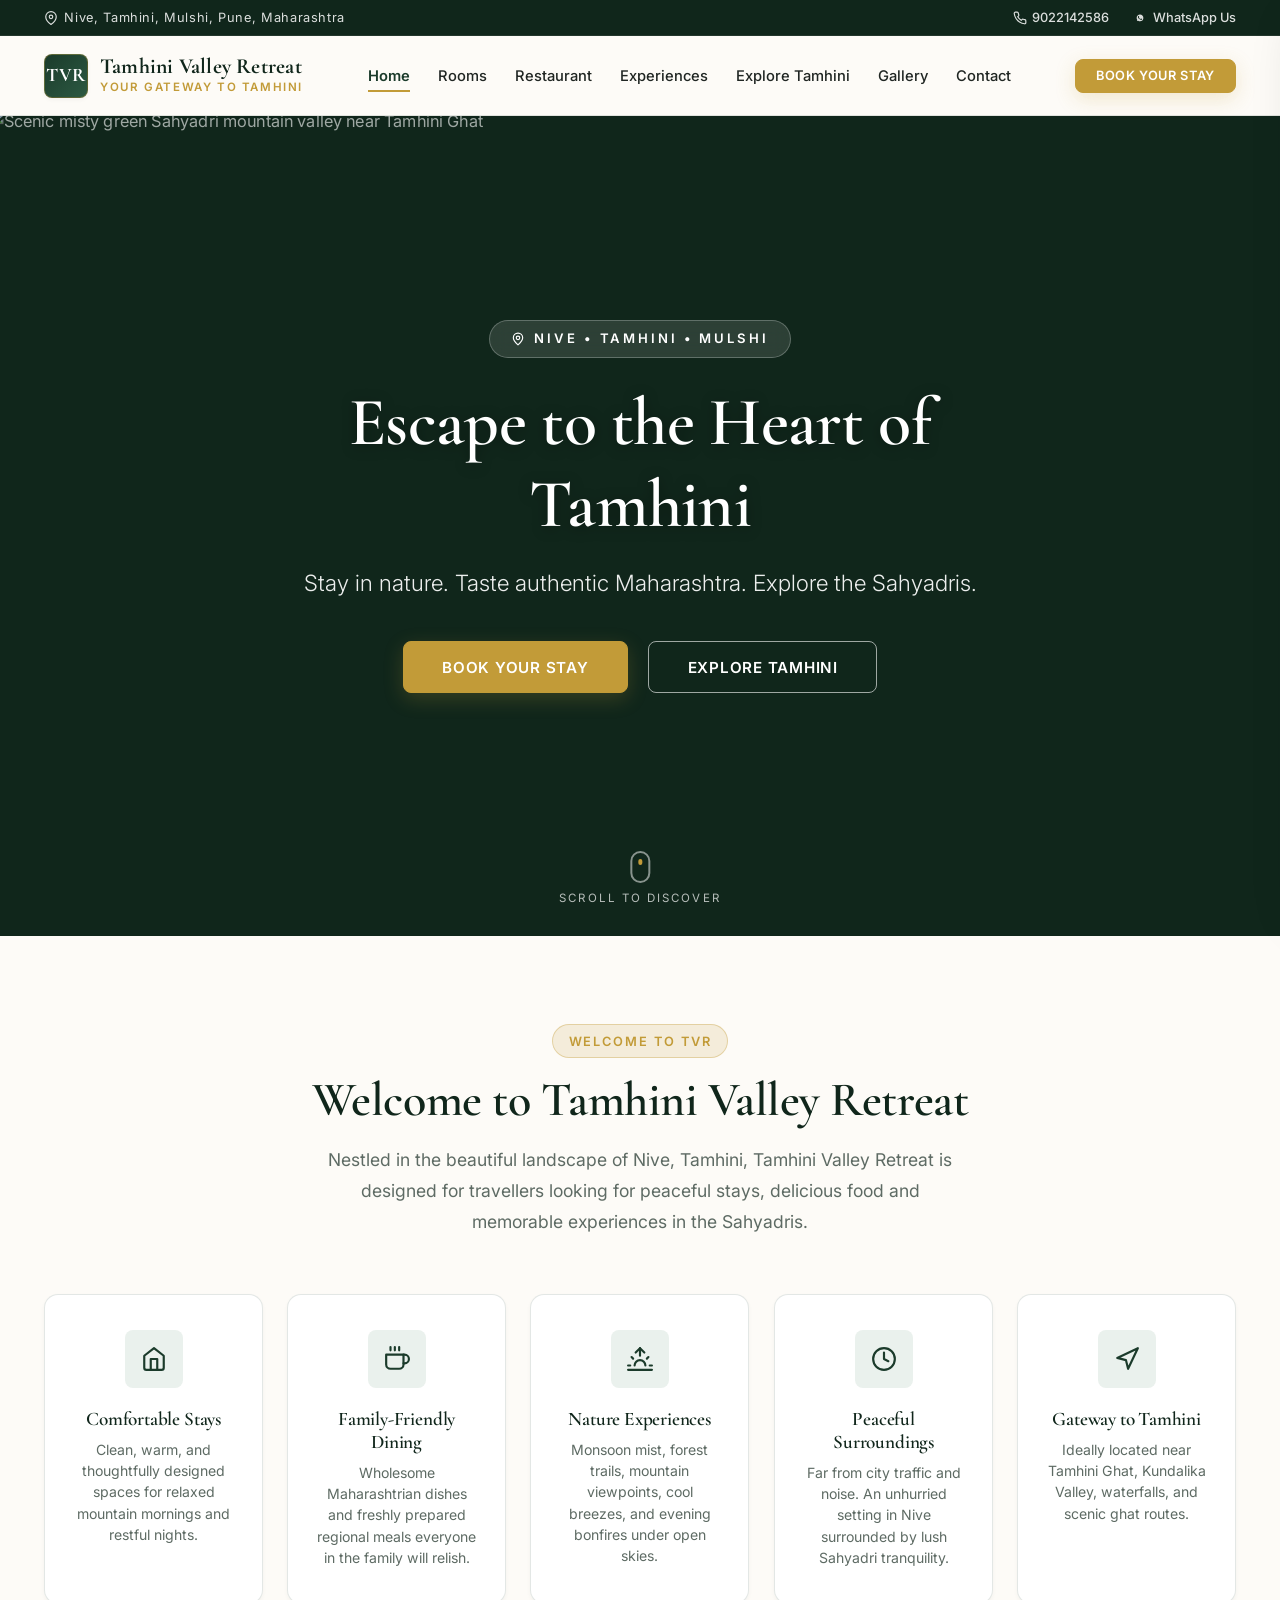
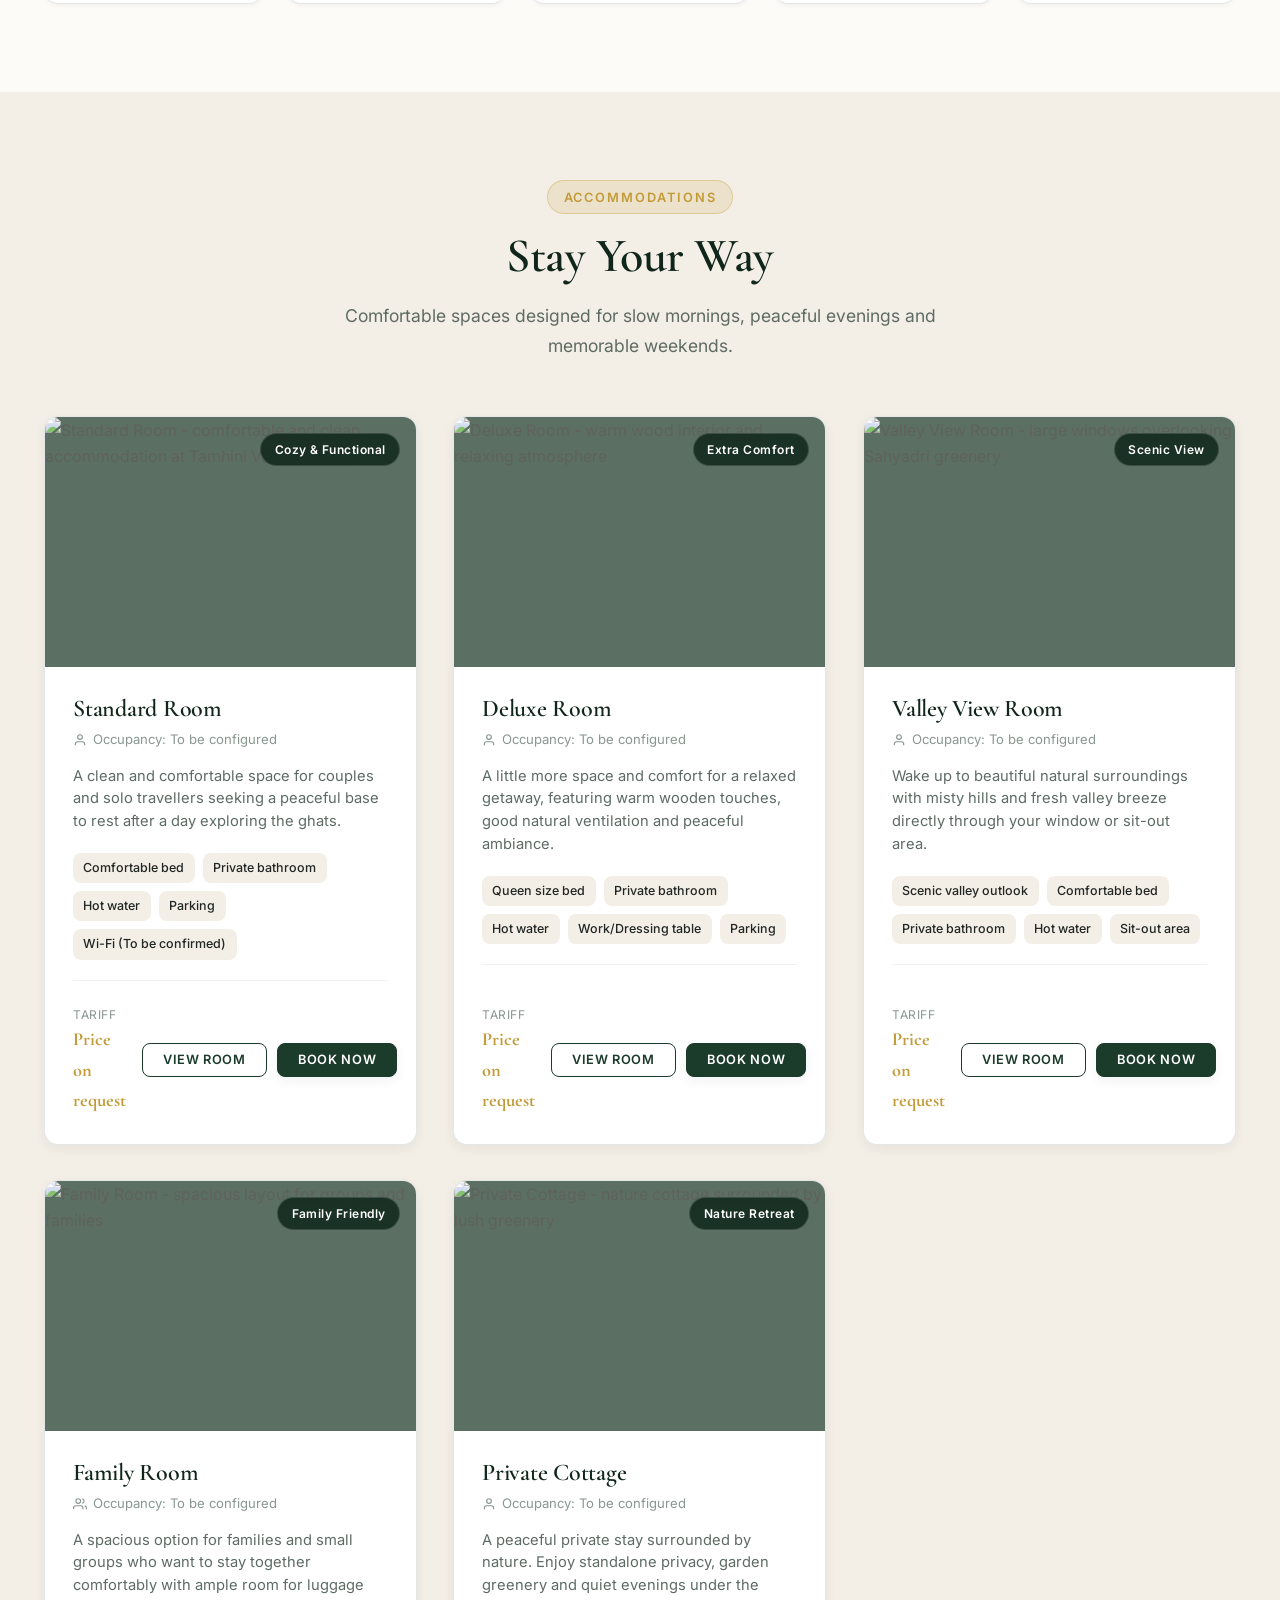
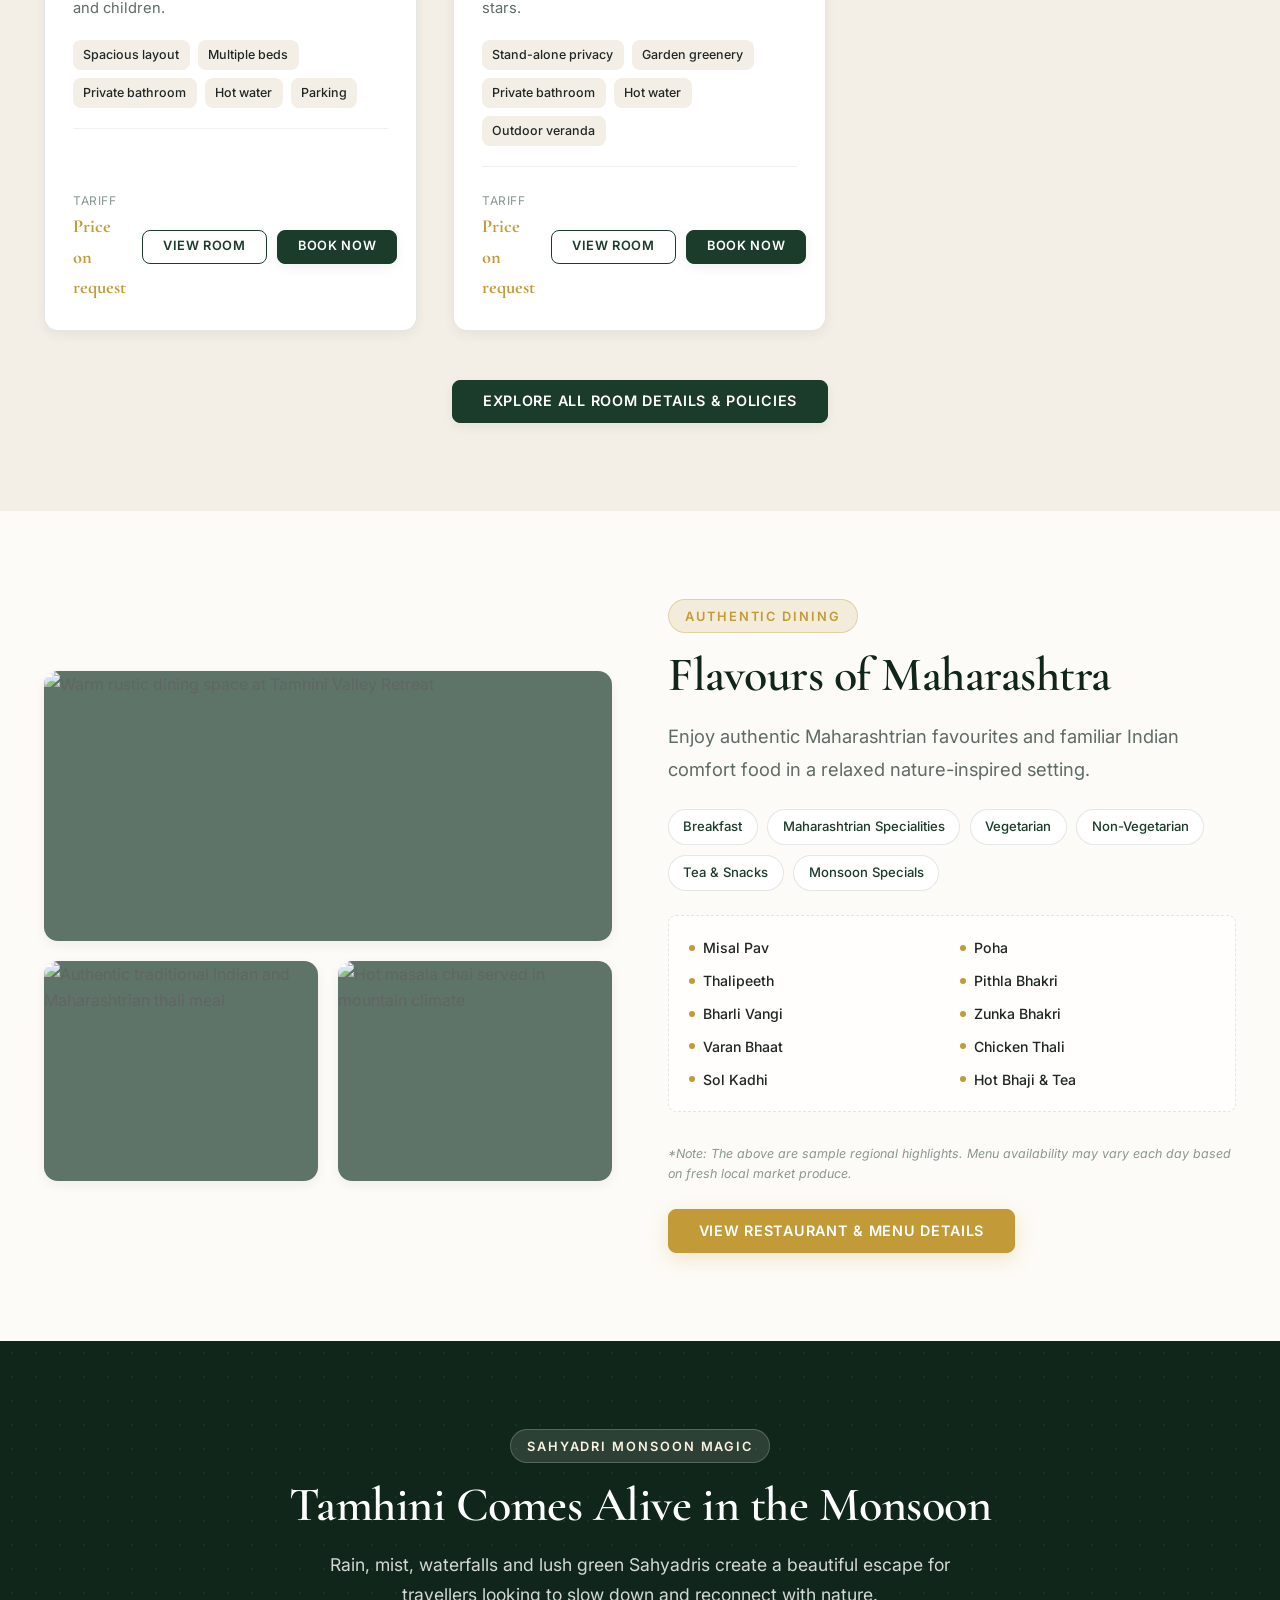
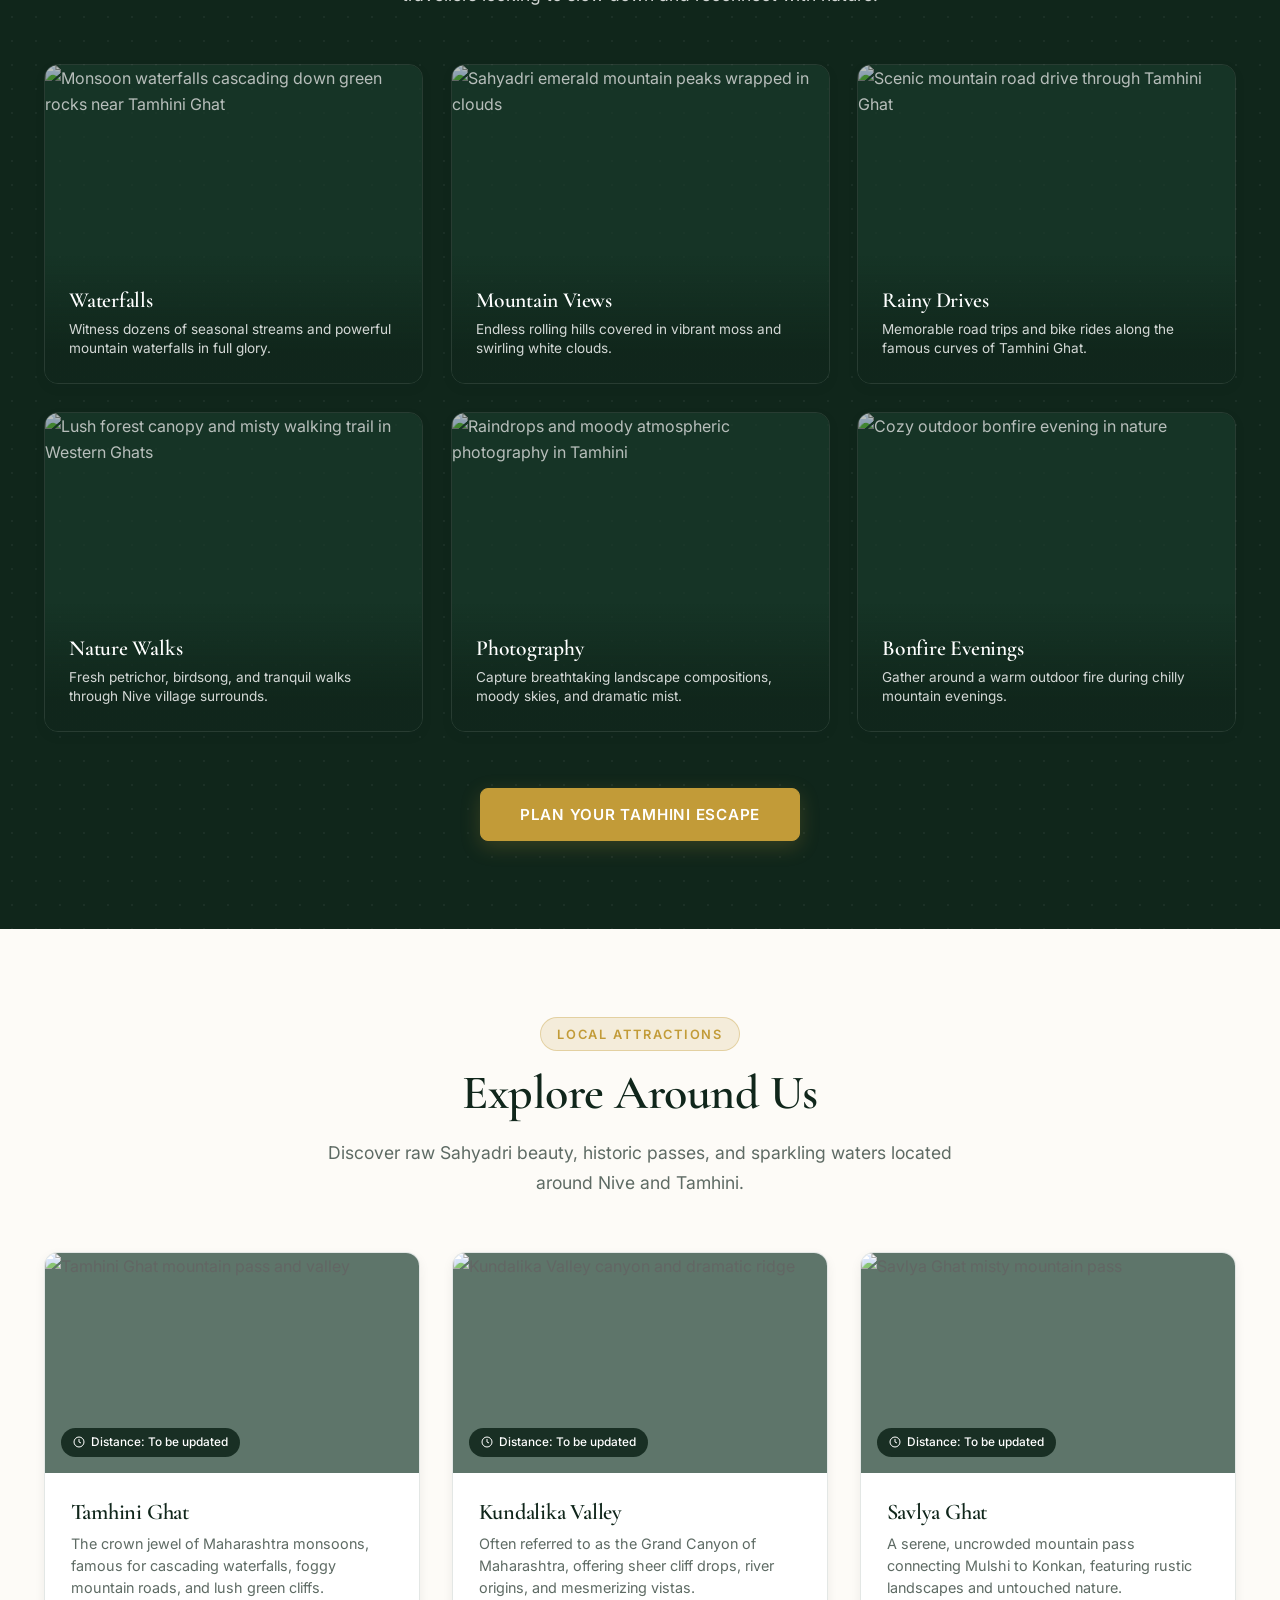
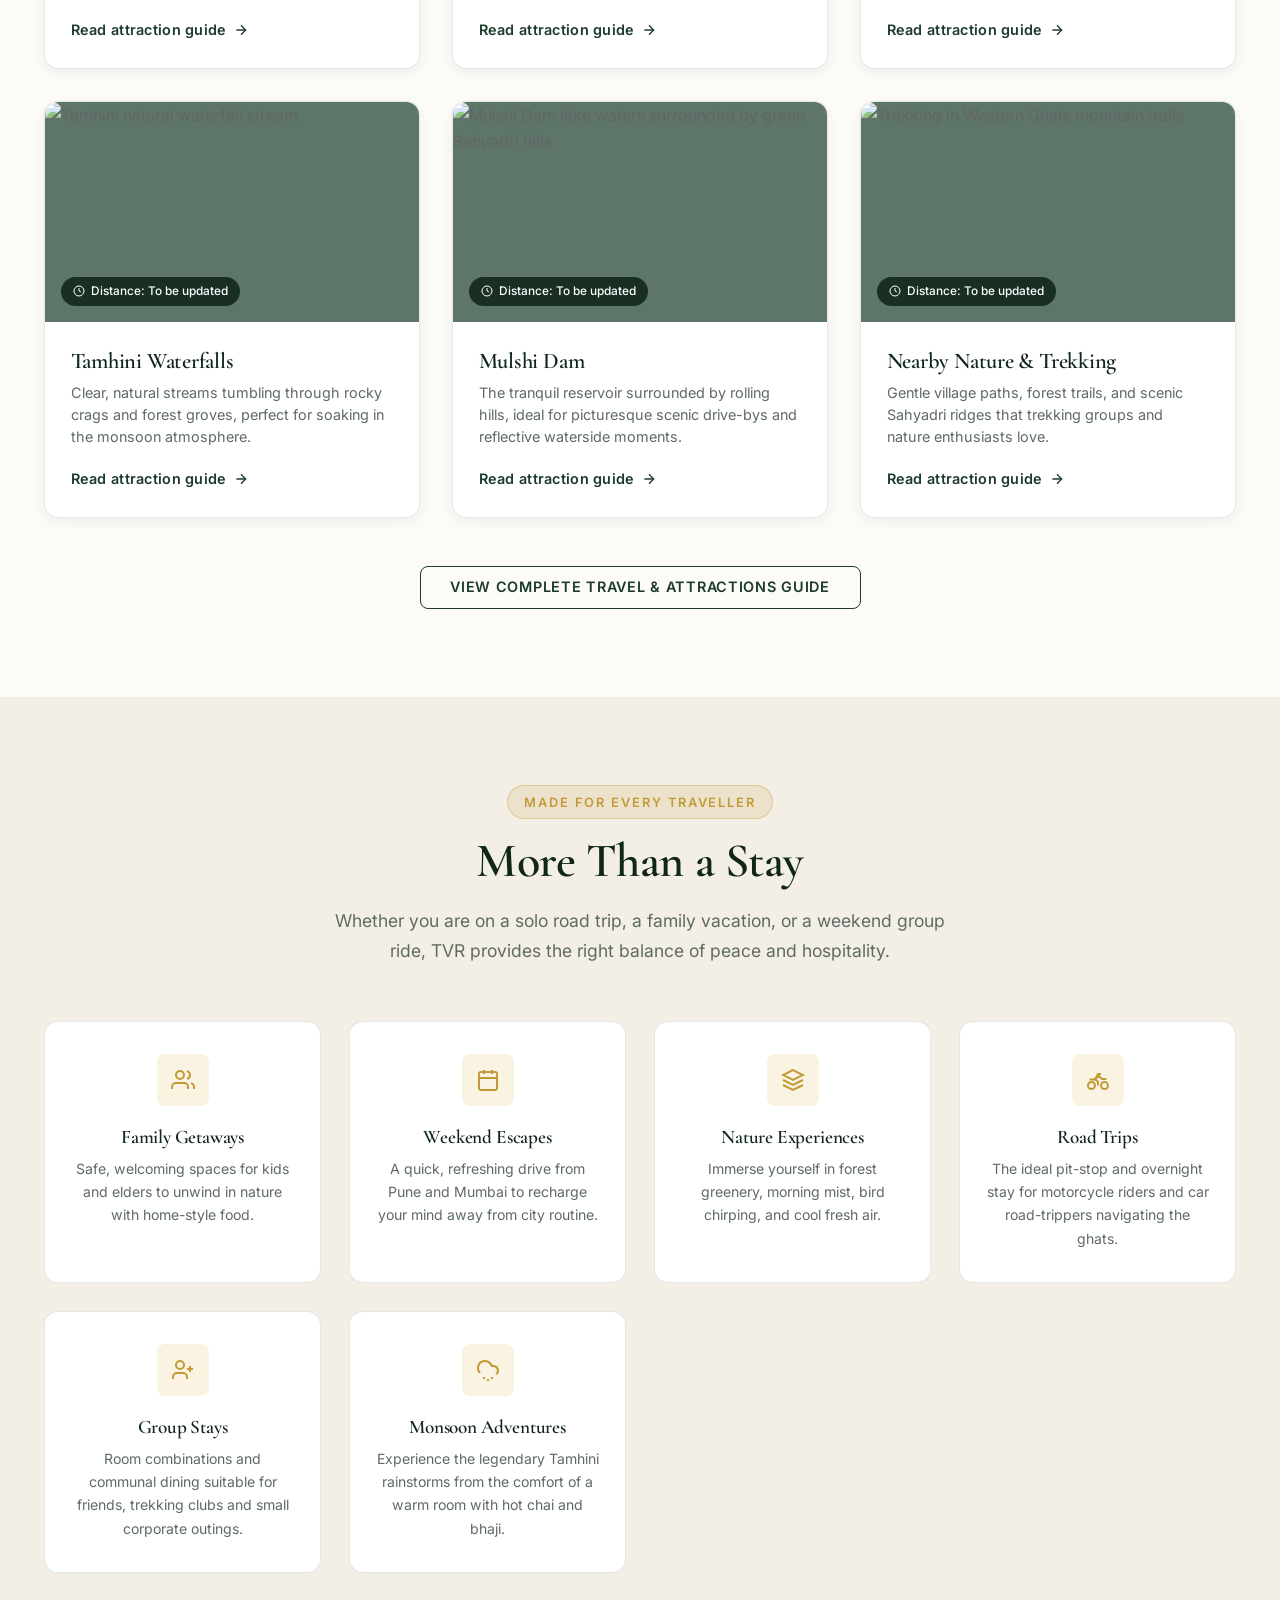
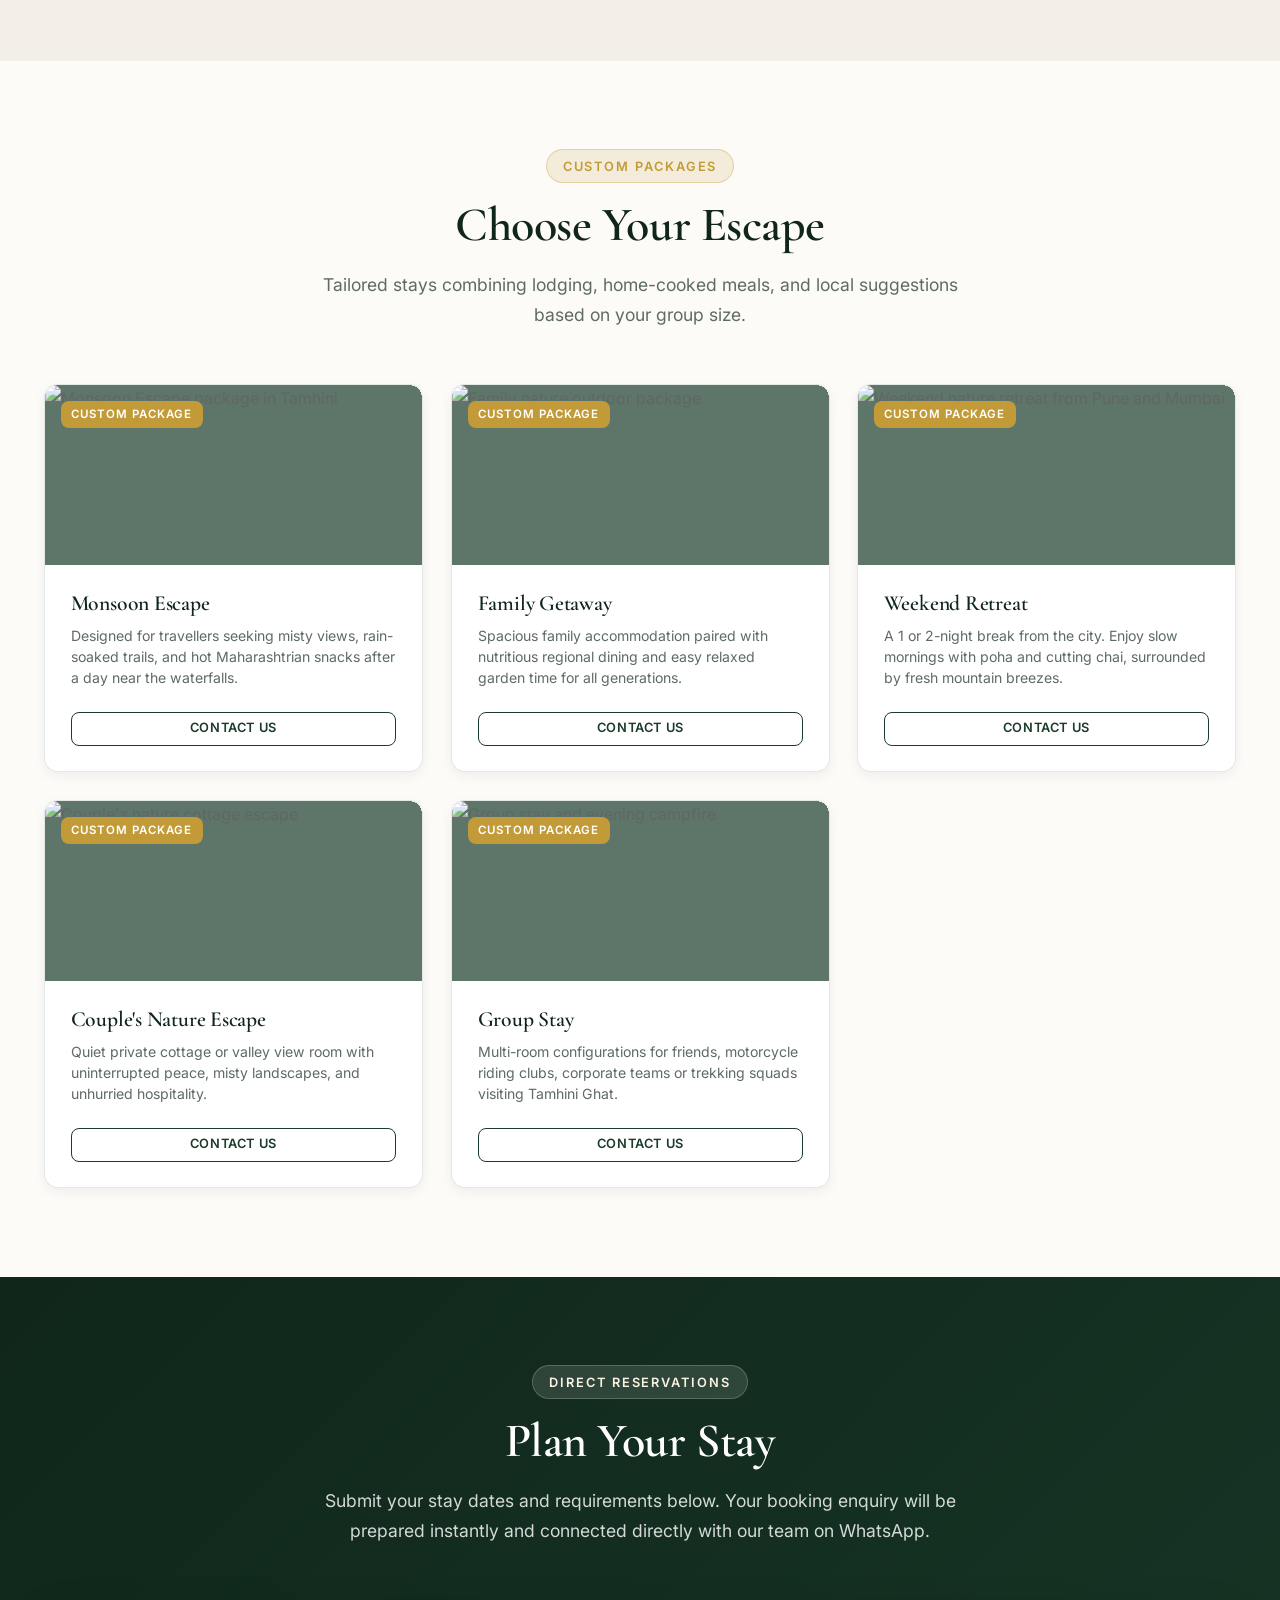
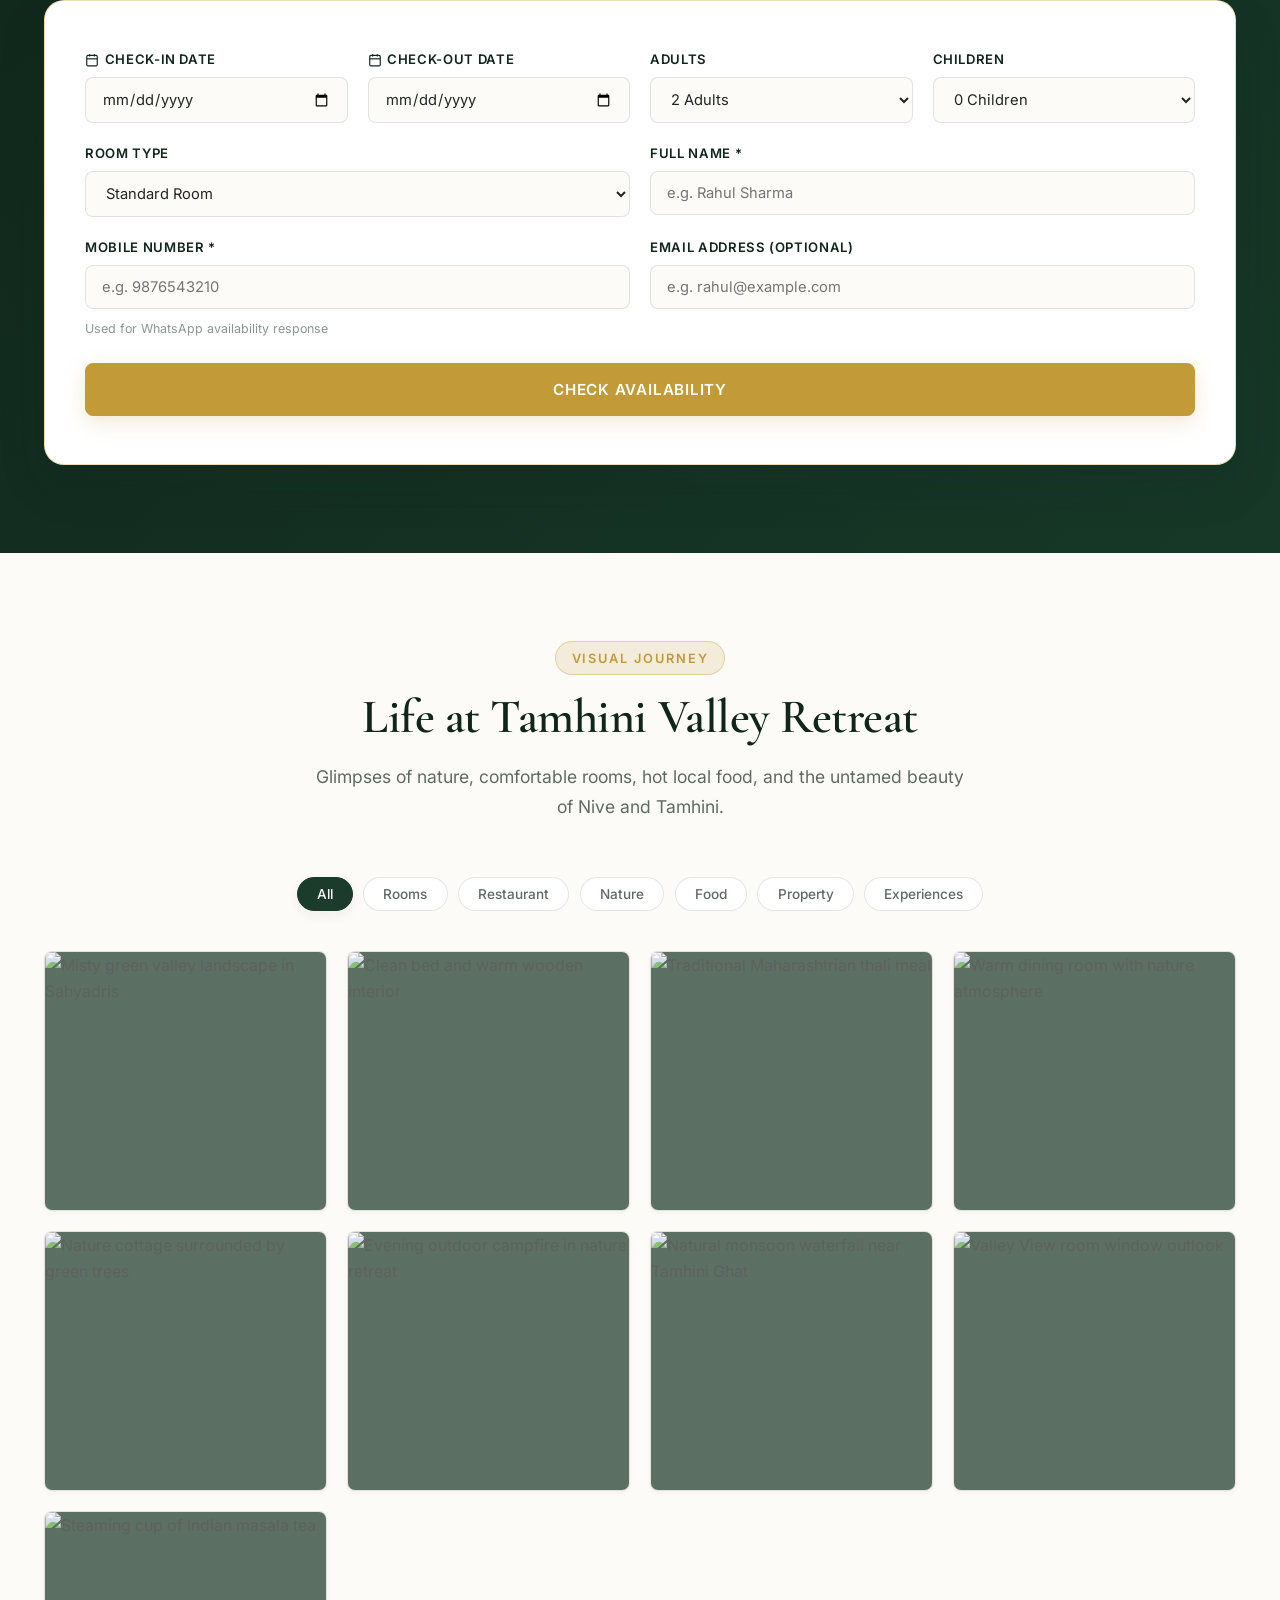
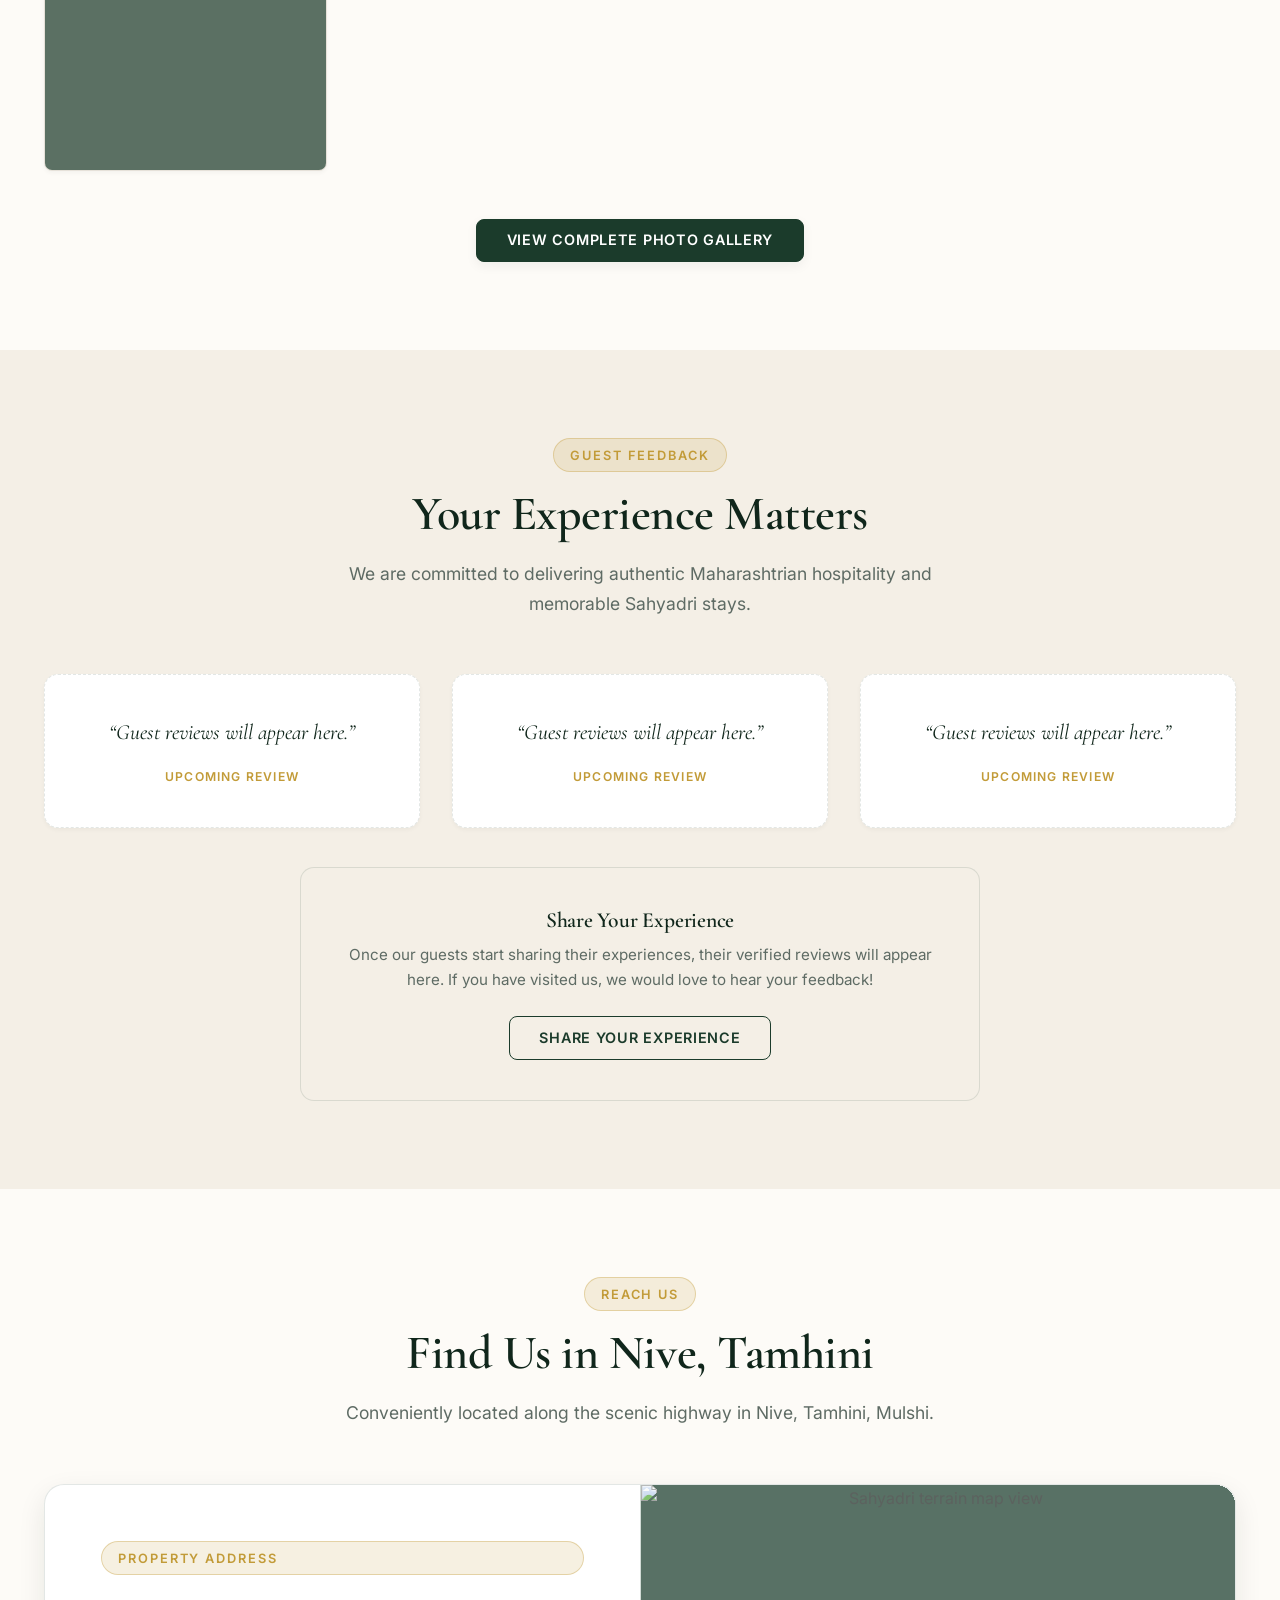
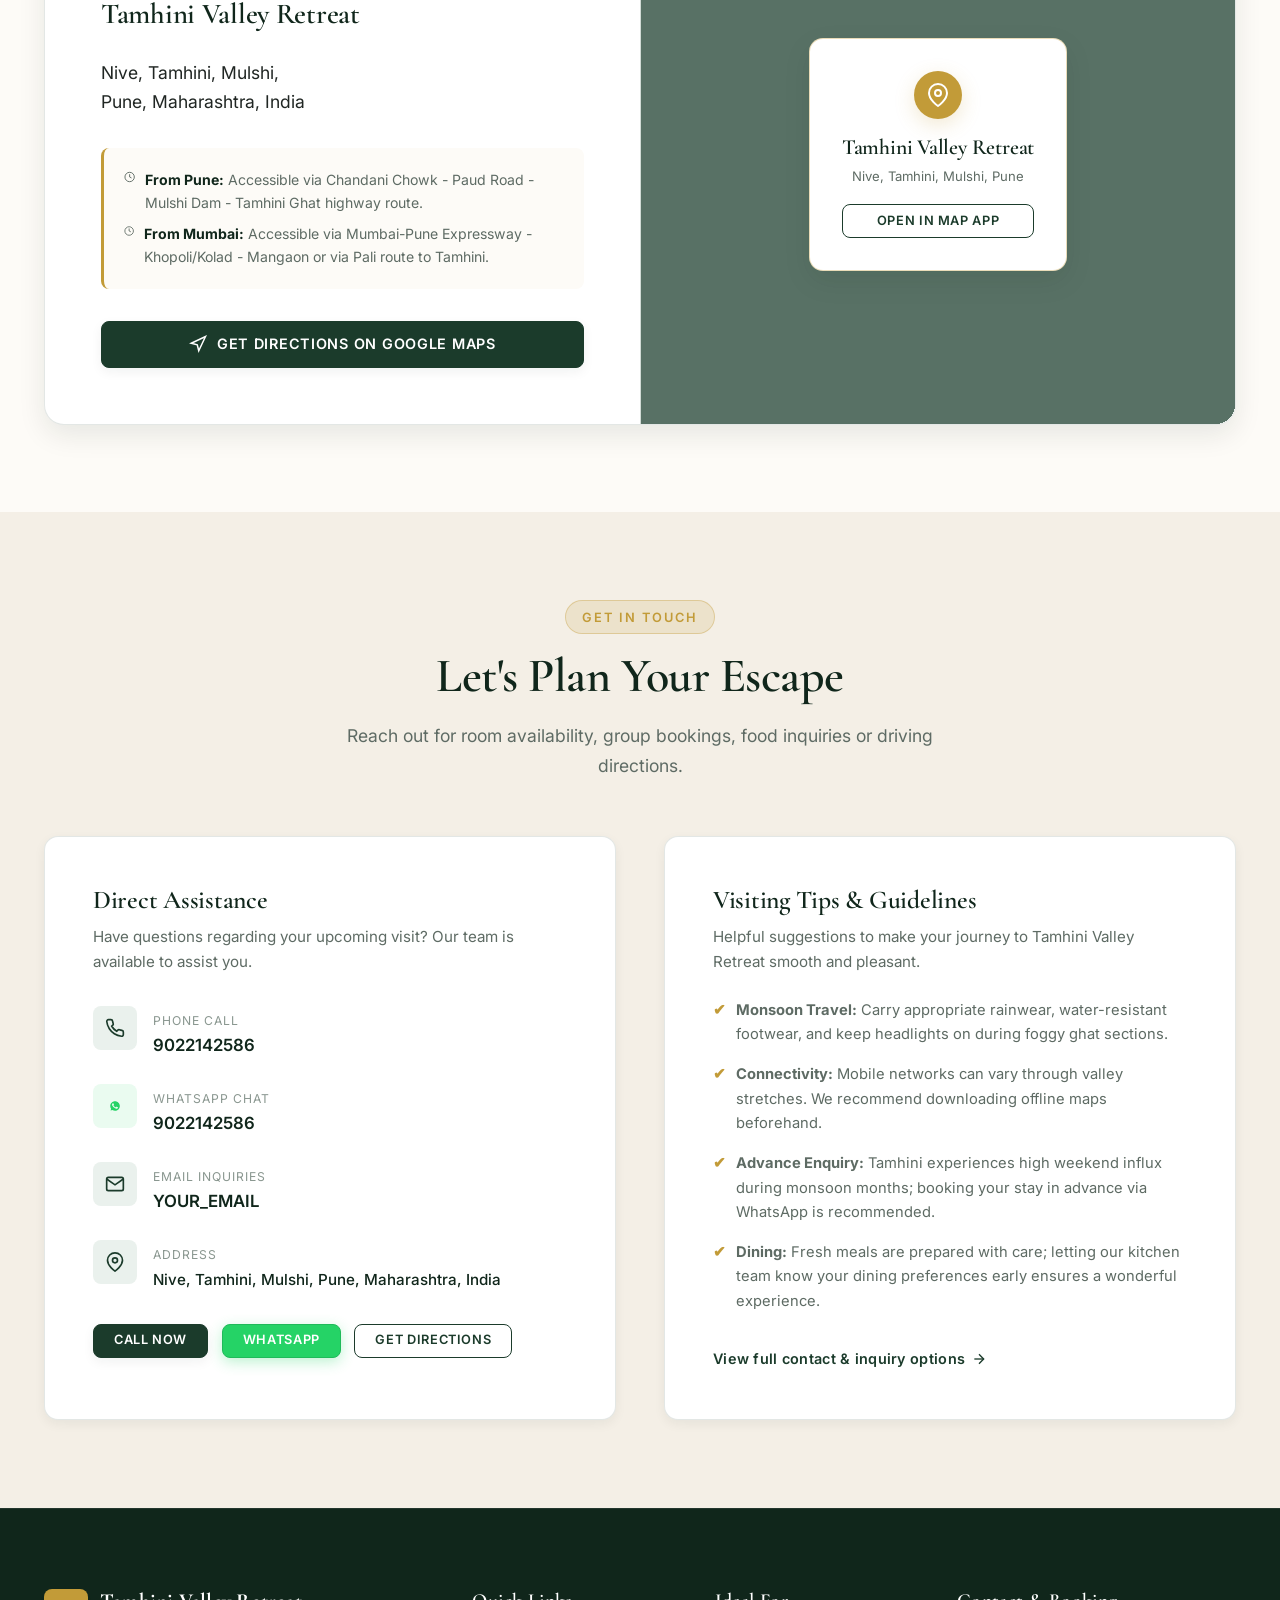
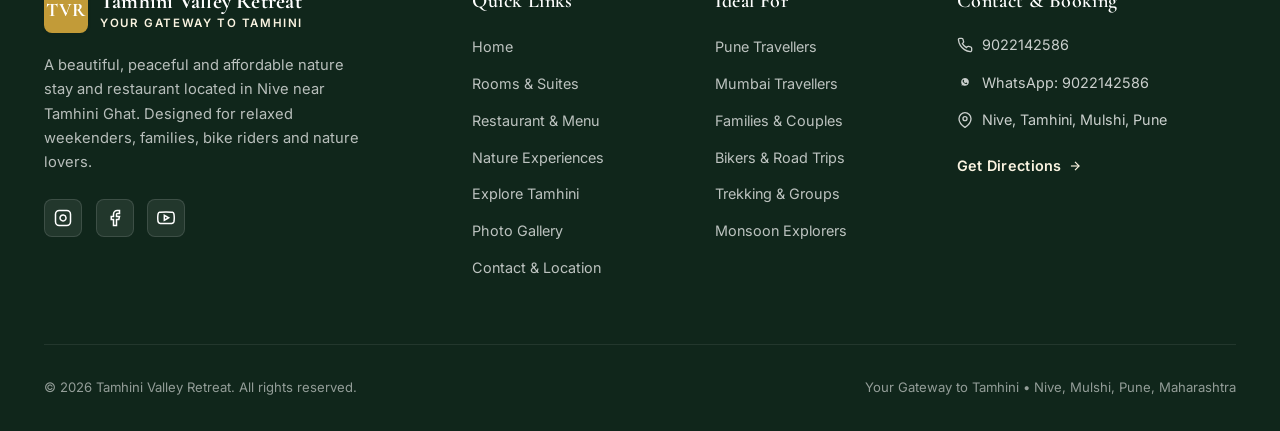
==== Tamhini-Valley-Retreat/index.html @ 07aedcf0 "Add files via upload" ====
<!DOCTYPE html>
<html lang="en">
<head>
  <meta charset="UTF-8">
  <meta name="viewport" content="width=device-width, initial-scale=1.0">
  
  <!-- Primary SEO Tags -->
  <title>Tamhini Valley Retreat | Nature Stay & Restaurant Near Tamhini Ghat</title>
  <meta name="title" content="Tamhini Valley Retreat | Nature Stay & Restaurant Near Tamhini Ghat">
  <meta name="description" content="Tamhini Valley Retreat in Nive, Mulshi, Pune offers comfortable nature stays, a welcoming restaurant and easy access to Tamhini Ghat and nearby Sahyadri attractions.">
  <meta name="keywords" content="hotel in Tamhini, hotel near Tamhini Ghat, resort near Tamhini Ghat, stay near Tamhini Ghat, hotel in Mulshi, resort in Mulshi, hotel near Mulshi Dam, stay near Kundalika Valley, stay near Savlya Ghat, Tamhini nature stay, Tamhini hotel and restaurant, family stay near Tamhini">
  <link rel="canonical" href="https://YOUR-DOMAIN-HERE.com/">

  <!-- Open Graph / Facebook -->
  <meta property="og:type" content="website">
  <meta property="og:url" content="https://YOUR-DOMAIN-HERE.com/">
  <meta property="og:title" content="Tamhini Valley Retreat | Nature Stay & Restaurant Near Tamhini Ghat">
  <meta property="og:description" content="Tamhini Valley Retreat in Nive, Mulshi, Pune offers comfortable nature stays, a welcoming restaurant and easy access to Tamhini Ghat and nearby Sahyadri attractions.">
  <meta property="og:image" content="https://images.unsplash.com/photo-1506744038136-46273834b3fb?auto=format&fit=crop&w=1200&q=80">

  <!-- Twitter -->
  <meta property="twitter:card" content="summary_large_image">
  <meta property="twitter:url" content="https://YOUR-DOMAIN-HERE.com/">
  <meta property="twitter:title" content="Tamhini Valley Retreat | Nature Stay & Restaurant Near Tamhini Ghat">
  <meta property="twitter:description" content="Tamhini Valley Retreat in Nive, Mulshi, Pune offers comfortable nature stays, a welcoming restaurant and easy access to Tamhini Ghat and nearby Sahyadri attractions.">
  <meta property="twitter:image" content="https://images.unsplash.com/photo-1506744038136-46273834b3fb?auto=format&fit=crop&w=1200&q=80">

  <!-- Stylesheet -->
  <link rel="stylesheet" href="css/style.css">

  <!-- Structured Data / JSON-LD -->
  <script type="application/ld+json">
  {
    "@context": "https://schema.org",
    "@type": ["Hotel", "Restaurant", "LocalBusiness"],
    "name": "Tamhini Valley Retreat",
    "description": "Tamhini Valley Retreat in Nive, Mulshi, Pune offers comfortable nature stays, a welcoming restaurant and easy access to Tamhini Ghat and nearby Sahyadri attractions.",
    "telephone": "+91-9022142586",
    "address": {
      "@type": "PostalAddress",
      "streetAddress": "Nive, Tamhini",
      "addressLocality": "Mulshi",
      "addressRegion": "Maharashtra",
      "addressCountry": "India"
    },
    "url": "https://YOUR-DOMAIN-HERE.com/",
    "servesCuisine": "Maharashtrian, Indian",
    "petsAllowed": "To be confirmed"
  }
  </script>
</head>
<body>

  <!-- Top Utility Bar -->
  <div class="topbar">
    <div class="container topbar-content">
      <div class="topbar-location">
        <svg width="14" height="14" viewBox="0 0 24 24" fill="none" stroke="currentColor" stroke-width="2" stroke-linecap="round" stroke-linejoin="round"><path d="M21 10c0 7-9 13-9 13s-9-6-9-13a9 9 0 0 1 18 0z"></path><circle cx="12" cy="10" r="3"></circle></svg>
        <span>Nive, Tamhini, Mulshi, Pune, Maharashtra</span>
      </div>
      <div class="topbar-contacts">
        <a href="tel:+919022142586" class="topbar-link">
          <svg width="14" height="14" viewBox="0 0 24 24" fill="none" stroke="currentColor" stroke-width="2" stroke-linecap="round" stroke-linejoin="round"><path d="M22 16.92v3a2 2 0 0 1-2.18 2 19.79 19.79 0 0 1-8.63-3.07 19.5 19.5 0 0 1-6-6 19.79 19.79 0 0 1-3.07-8.67A2 2 0 0 1 4.11 2h3a2 2 0 0 1 2 1.72 12.84 12.84 0 0 0 .7 2.81 2 2 0 0 1-.45 2.11L8.09 9.91a16 16 0 0 0 6 6l1.27-1.27a2 2 0 0 1 2.11-.45 12.84 12.84 0 0 0 2.81.7A2 2 0 0 1 22 16.92z"></path></svg>
          <span>9022142586</span>
        </a>
        <a href="https://wa.me/919022142586" target="_blank" rel="noopener noreferrer" class="topbar-link">
          <svg width="14" height="14" viewBox="0 0 24 24" fill="currentColor"><path d="M12.031 6.172c-3.181 0-5.767 2.586-5.768 5.766-.001 1.298.38 2.27 1.019 3.287l-.582 2.128 2.182-.573c.978.58 1.911.928 3.145.929 3.178 0 5.767-2.587 5.768-5.766 0-3.18-2.587-5.771-5.764-5.771zm3.392 8.244c-.144.405-.837.774-1.17.824-.312.045-.694.073-2.179-.537-1.745-.716-2.883-2.482-2.97-2.597-.087-.116-.708-.941-.708-1.792s.448-1.274.607-1.449c.16-.175.348-.219.463-.219.117 0 .232.001.332.006.107.005.249-.041.389.296.145.348.492 1.202.535 1.29.043.088.072.19.014.305-.058.117-.087.19-.174.291-.087.102-.183.228-.261.306-.088.087-.179.183-.077.359.102.175.452.746.969 1.206.666.593 1.229.776 1.404.863.175.088.277.073.38-.044.102-.117.436-.508.552-.682.117-.175.233-.146.393-.088.16.059 1.017.479 1.192.566.175.088.291.131.334.204.043.073.043.424-.101.829z"/></svg>
          <span>WhatsApp Us</span>
        </a>
      </div>
    </div>
  </div>

  <!-- Header -->
  <header class="site-header">
    <div class="container header-container">
      <a href="index.html" class="brand-logo" aria-label="Tamhini Valley Retreat Home">
        <div class="logo-badge">TVR</div>
        <div class="logo-text">
          <span class="logo-title">Tamhini Valley Retreat</span>
          <span class="logo-tagline">Your Gateway to Tamhini</span>
        </div>
      </a>

      <!-- Desktop Navigation -->
      <nav class="main-nav" aria-label="Main Navigation">
        <ul class="nav-list">
          <li><a href="index.html" class="nav-link active">Home</a></li>
          <li><a href="rooms.html" class="nav-link">Rooms</a></li>
          <li><a href="restaurant.html" class="nav-link">Restaurant</a></li>
          <li><a href="experiences.html" class="nav-link">Experiences</a></li>
          <li><a href="explore.html" class="nav-link">Explore Tamhini</a></li>
          <li><a href="gallery.html" class="nav-link">Gallery</a></li>
          <li><a href="contact.html" class="nav-link">Contact</a></li>
        </ul>
      </nav>

      <!-- Header Action -->
      <div class="header-action">
        <a href="#booking" class="btn btn-gold btn-sm">BOOK YOUR STAY</a>
        <button class="mobile-nav-toggle" aria-label="Toggle Navigation Menu" aria-expanded="false">
          <span></span>
          <span></span>
          <span></span>
        </button>
      </div>
    </div>
  </header>

  <!-- Mobile Drawer -->
  <div class="mobile-nav-overlay" aria-hidden="true"></div>
  <aside class="mobile-nav-drawer" aria-label="Mobile Navigation">
    <div class="logo-text" style="margin-bottom: 2rem;">
      <span class="logo-title" style="font-size: 1.25rem;">Tamhini Valley Retreat</span>
      <span class="logo-tagline">Your Gateway to Tamhini</span>
    </div>
    <ul class="mobile-nav-list">
      <li><a href="index.html" class="mobile-nav-link active">Home</a></li>
      <li><a href="rooms.html" class="mobile-nav-link">Rooms</a></li>
      <li><a href="restaurant.html" class="mobile-nav-link">Restaurant</a></li>
      <li><a href="experiences.html" class="mobile-nav-link">Experiences</a></li>
      <li><a href="explore.html" class="mobile-nav-link">Explore Tamhini</a></li>
      <li><a href="gallery.html" class="mobile-nav-link">Gallery</a></li>
      <li><a href="contact.html" class="mobile-nav-link">Contact</a></li>
    </ul>
    <div class="mobile-nav-contacts">
      <div class="mobile-contact-item">
        <svg width="16" height="16" viewBox="0 0 24 24" fill="none" stroke="currentColor" stroke-width="2"><path d="M21 10c0 7-9 13-9 13s-9-6-9-13a9 9 0 0 1 18 0z"></path><circle cx="12" cy="10" r="3"></circle></svg>
        <span>Nive, Tamhini, Mulshi</span>
      </div>
      <div class="mobile-contact-item">
        <svg width="16" height="16" viewBox="0 0 24 24" fill="none" stroke="currentColor" stroke-width="2"><path d="M22 16.92v3a2 2 0 0 1-2.18 2 19.79 19.79 0 0 1-8.63-3.07 19.5 19.5 0 0 1-6-6 19.79 19.79 0 0 1-3.07-8.67A2 2 0 0 1 4.11 2h3a2 2 0 0 1 2 1.72 12.84 12.84 0 0 0 .7 2.81 2 2 0 0 1-.45 2.11L8.09 9.91a16 16 0 0 0 6 6l1.27-1.27a2 2 0 0 1 2.11-.45 12.84 12.84 0 0 0 2.81.7A2 2 0 0 1 22 16.92z"></path></svg>
        <span>9022142586</span>
      </div>
      <a href="#booking" class="btn btn-gold btn-full btn-sm" style="margin-top: 1rem;">BOOK YOUR STAY</a>
    </div>
  </aside>

  <!-- Hero Section -->
  <section class="hero" id="home">
    <div class="hero-bg-container">
      <!-- TEMPORARY IMAGE - REPLACE WITH PROPERTY PHOTO -->
      <img src="https://images.unsplash.com/photo-1506744038136-46273834b3fb?auto=format&fit=crop&w=1920&q=80" 
           alt="Scenic misty green Sahyadri mountain valley near Tamhini Ghat" 
           class="hero-bg-image">
      <div class="hero-overlay"></div>
    </div>

    <div class="container hero-content">
      <div class="hero-location-badge reveal">
        <svg width="14" height="14" viewBox="0 0 24 24" fill="none" stroke="currentColor" stroke-width="2"><path d="M12 2a8 8 0 0 0-8 8c0 5.25 8 12 8 12s8-6.75 8-12a8 8 0 0 0-8-8z"></path><circle cx="12" cy="10" r="3"></circle></svg>
        <span>NIVE • TAMHINI • MULSHI</span>
      </div>
      <h1 class="hero-title reveal delay-1">Escape to the Heart of Tamhini</h1>
      <p class="hero-subtitle reveal delay-2">Stay in nature. Taste authentic Maharashtra. Explore the Sahyadris.</p>
      
      <div class="hero-buttons reveal delay-3">
        <a href="#booking" class="btn btn-gold btn-lg">BOOK YOUR STAY</a>
        <a href="explore.html" class="btn btn-outline-light btn-lg">EXPLORE TAMHINI</a>
      </div>
    </div>

    <div class="hero-scroll-indicator" aria-hidden="true">
      <div class="scroll-icon"></div>
      <span>SCROLL TO DISCOVER</span>
    </div>
  </section>

  <!-- Introduction Section -->
  <section class="section bg-cream" id="about">
    <div class="container">
      <div class="section-header text-center reveal">
        <span class="section-tag">Welcome to TVR</span>
        <h2 class="section-title">Welcome to Tamhini Valley Retreat</h2>
        <p class="section-subtitle text-lead">
          Nestled in the beautiful landscape of Nive, Tamhini, Tamhini Valley Retreat is designed for travellers looking for peaceful stays, delicious food and memorable experiences in the Sahyadris.
        </p>
      </div>

      <!-- 5 Core Features -->
      <div class="features-grid">
        <div class="feature-card reveal delay-1">
          <div class="feature-icon-wrapper">
            <svg width="26" height="26" viewBox="0 0 24 24" fill="none" stroke="currentColor" stroke-width="2" stroke-linecap="round" stroke-linejoin="round"><path d="M3 9l9-7 9 7v11a2 2 0 0 1-2 2H5a2 2 0 0 1-2-2z"></path><polyline points="9 22 9 12 15 12 15 22"></polyline></svg>
          </div>
          <h3 class="feature-title">Comfortable Stays</h3>
          <p class="feature-desc">Clean, warm, and thoughtfully designed spaces for relaxed mountain mornings and restful nights.</p>
        </div>

        <div class="feature-card reveal delay-2">
          <div class="feature-icon-wrapper">
            <svg width="26" height="26" viewBox="0 0 24 24" fill="none" stroke="currentColor" stroke-width="2" stroke-linecap="round" stroke-linejoin="round"><path d="M18 8h1a4 4 0 0 1 0 8h-1"></path><path d="M2 8h16v9a4 4 0 0 1-4 4H6a4 4 0 0 1-4-4V8z"></path><line x1="6" y1="1" x2="6" y2="4"></line><line x1="10" y1="1" x2="10" y2="4"></line><line x1="14" y1="1" x2="14" y2="4"></line></svg>
          </div>
          <h3 class="feature-title">Family-Friendly Dining</h3>
          <p class="feature-desc">Wholesome Maharashtrian dishes and freshly prepared regional meals everyone in the family will relish.</p>
        </div>

        <div class="feature-card reveal delay-3">
          <div class="feature-icon-wrapper">
            <svg width="26" height="26" viewBox="0 0 24 24" fill="none" stroke="currentColor" stroke-width="2" stroke-linecap="round" stroke-linejoin="round"><path d="M17 18a5 5 0 0 0-10 0"></path><line x1="12" y1="9" x2="12" y2="2"></line><line x1="4.22" y1="10.22" x2="5.64" y2="11.64"></line><line x1="1" y1="18" x2="3" y2="18"></line><line x1="21" y1="18" x2="23" y2="18"></line><line x1="18.36" y1="11.64" x2="19.78" y2="10.22"></line><line x1="23" y1="22" x2="1" y2="22"></line><polyline points="8 6 12 2 16 6"></polyline></svg>
          </div>
          <h3 class="feature-title">Nature Experiences</h3>
          <p class="feature-desc">Monsoon mist, forest trails, mountain viewpoints, cool breezes, and evening bonfires under open skies.</p>
        </div>

        <div class="feature-card reveal delay-4">
          <div class="feature-icon-wrapper">
            <svg width="26" height="26" viewBox="0 0 24 24" fill="none" stroke="currentColor" stroke-width="2" stroke-linecap="round" stroke-linejoin="round"><circle cx="12" cy="12" r="10"></circle><path d="M12 6v6l4 2"></path></svg>
          </div>
          <h3 class="feature-title">Peaceful Surroundings</h3>
          <p class="feature-desc">Far from city traffic and noise. An unhurried setting in Nive surrounded by lush Sahyadri tranquility.</p>
        </div>

        <div class="feature-card reveal delay-1">
          <div class="feature-icon-wrapper">
            <svg width="26" height="26" viewBox="0 0 24 24" fill="none" stroke="currentColor" stroke-width="2" stroke-linecap="round" stroke-linejoin="round"><polygon points="3 11 22 2 13 21 11 13 3 11"></polygon></svg>
          </div>
          <h3 class="feature-title">Gateway to Tamhini</h3>
          <p class="feature-desc">Ideally located near Tamhini Ghat, Kundalika Valley, waterfalls, and scenic ghat routes.</p>
        </div>
      </div>
    </div>
  </section>

  <!-- Rooms Section -->
  <section class="section bg-subtle" id="rooms">
    <div class="container">
      <div class="section-header text-center reveal">
        <span class="section-tag">Accommodations</span>
        <h2 class="section-title">Stay Your Way</h2>
        <p class="section-subtitle">Comfortable spaces designed for slow mornings, peaceful evenings and memorable weekends.</p>
      </div>

      <!-- 5 Room Cards -->
      <div class="rooms-grid">
        <!-- 1. Standard Room -->
        <article class="room-card reveal delay-1">
          <div class="room-image-wrap">
            <!-- TEMPORARY IMAGE - REPLACE WITH PROPERTY PHOTO -->
            <img src="https://images.unsplash.com/photo-1590490360182-c33d57733427?auto=format&fit=crop&w=800&q=80" 
                 alt="Standard Room - comfortable and clean accommodation at Tamhini Valley Retreat" 
                 class="room-image" loading="lazy">
            <span class="room-badge">Cozy & Functional</span>
          </div>
          <div class="room-content">
            <div class="room-header">
              <h3 class="room-name">Standard Room</h3>
              <div class="room-occupancy">
                <svg width="14" height="14" viewBox="0 0 24 24" fill="none" stroke="currentColor" stroke-width="2"><path d="M20 21v-2a4 4 0 0 0-4-4H8a4 4 0 0 0-4 4v2"></path><circle cx="12" cy="7" r="4"></circle></svg>
                <span>Occupancy: To be configured</span>
              </div>
            </div>
            <p class="room-description">A clean and comfortable space for couples and solo travellers seeking a peaceful base to rest after a day exploring the ghats.</p>
            <div class="room-amenities">
              <span class="amenity-chip">Comfortable bed</span>
              <span class="amenity-chip">Private bathroom</span>
              <span class="amenity-chip">Hot water</span>
              <span class="amenity-chip">Parking</span>
              <span class="amenity-chip">Wi-Fi (To be confirmed)</span>
            </div>
            <div class="room-footer">
              <div class="room-price-info">
                <span class="room-price-label">Tariff</span>
                <span class="room-price-val">Price on request</span>
              </div>
              <div class="room-actions">
                <a href="rooms.html" class="btn btn-outline btn-sm">VIEW ROOM</a>
                <a href="#booking" class="btn btn-primary btn-sm" data-room-target="Standard Room">BOOK NOW</a>
              </div>
            </div>
          </div>
        </article>

        <!-- 2. Deluxe Room -->
        <article class="room-card reveal delay-2">
          <div class="room-image-wrap">
            <!-- TEMPORARY IMAGE - REPLACE WITH PROPERTY PHOTO -->
            <img src="https://images.unsplash.com/photo-1566665797739-1674de7a421a?auto=format&fit=crop&w=800&q=80" 
                 alt="Deluxe Room - warm wood interior and relaxing atmosphere" 
                 class="room-image" loading="lazy">
            <span class="room-badge">Extra Comfort</span>
          </div>
          <div class="room-content">
            <div class="room-header">
              <h3 class="room-name">Deluxe Room</h3>
              <div class="room-occupancy">
                <svg width="14" height="14" viewBox="0 0 24 24" fill="none" stroke="currentColor" stroke-width="2"><path d="M20 21v-2a4 4 0 0 0-4-4H8a4 4 0 0 0-4 4v2"></path><circle cx="12" cy="7" r="4"></circle></svg>
                <span>Occupancy: To be configured</span>
              </div>
            </div>
            <p class="room-description">A little more space and comfort for a relaxed getaway, featuring warm wooden touches, good natural ventilation and peaceful ambiance.</p>
            <div class="room-amenities">
              <span class="amenity-chip">Queen size bed</span>
              <span class="amenity-chip">Private bathroom</span>
              <span class="amenity-chip">Hot water</span>
              <span class="amenity-chip">Work/Dressing table</span>
              <span class="amenity-chip">Parking</span>
            </div>
            <div class="room-footer">
              <div class="room-price-info">
                <span class="room-price-label">Tariff</span>
                <span class="room-price-val">Price on request</span>
              </div>
              <div class="room-actions">
                <a href="rooms.html" class="btn btn-outline btn-sm">VIEW ROOM</a>
                <a href="#booking" class="btn btn-primary btn-sm" data-room-target="Deluxe Room">BOOK NOW</a>
              </div>
            </div>
          </div>
        </article>

        <!-- 3. Valley View Room -->
        <article class="room-card reveal delay-3">
          <div class="room-image-wrap">
            <!-- TEMPORARY IMAGE - REPLACE WITH PROPERTY PHOTO -->
            <img src="https://images.unsplash.com/photo-1582719478250-c89cae4dc85b?auto=format&fit=crop&w=800&q=80" 
                 alt="Valley View Room - large windows overlooking Sahyadri greenery" 
                 class="room-image" loading="lazy">
            <span class="room-badge">Scenic View</span>
          </div>
          <div class="room-content">
            <div class="room-header">
              <h3 class="room-name">Valley View Room</h3>
              <div class="room-occupancy">
                <svg width="14" height="14" viewBox="0 0 24 24" fill="none" stroke="currentColor" stroke-width="2"><path d="M20 21v-2a4 4 0 0 0-4-4H8a4 4 0 0 0-4 4v2"></path><circle cx="12" cy="7" r="4"></circle></svg>
                <span>Occupancy: To be configured</span>
              </div>
            </div>
            <p class="room-description">Wake up to beautiful natural surroundings with misty hills and fresh valley breeze directly through your window or sit-out area.</p>
            <div class="room-amenities">
              <span class="amenity-chip">Scenic valley outlook</span>
              <span class="amenity-chip">Comfortable bed</span>
              <span class="amenity-chip">Private bathroom</span>
              <span class="amenity-chip">Hot water</span>
              <span class="amenity-chip">Sit-out area</span>
            </div>
            <div class="room-footer">
              <div class="room-price-info">
                <span class="room-price-label">Tariff</span>
                <span class="room-price-val">Price on request</span>
              </div>
              <div class="room-actions">
                <a href="rooms.html" class="btn btn-outline btn-sm">VIEW ROOM</a>
                <a href="#booking" class="btn btn-primary btn-sm" data-room-target="Valley View Room">BOOK NOW</a>
              </div>
            </div>
          </div>
        </article>

        <!-- 4. Family Room -->
        <article class="room-card reveal delay-1">
          <div class="room-image-wrap">
            <!-- TEMPORARY IMAGE - REPLACE WITH PROPERTY PHOTO -->
            <img src="https://images.unsplash.com/photo-1595526114035-0d45ed16cfbf?auto=format&fit=crop&w=800&q=80" 
                 alt="Family Room - spacious layout for groups and families" 
                 class="room-image" loading="lazy">
            <span class="room-badge">Family Friendly</span>
          </div>
          <div class="room-content">
            <div class="room-header">
              <h3 class="room-name">Family Room</h3>
              <div class="room-occupancy">
                <svg width="14" height="14" viewBox="0 0 24 24" fill="none" stroke="currentColor" stroke-width="2"><path d="M17 21v-2a4 4 0 0 0-4-4H5a4 4 0 0 0-4 4v2"></path><circle cx="9" cy="7" r="4"></circle><path d="M23 21v-2a4 4 0 0 0-3-3.87"></path><path d="M16 3.13a4 4 0 0 1 0 7.75"></path></svg>
                <span>Occupancy: To be configured</span>
              </div>
            </div>
            <p class="room-description">A spacious option for families and small groups who want to stay together comfortably with ample room for luggage and children.</p>
            <div class="room-amenities">
              <span class="amenity-chip">Spacious layout</span>
              <span class="amenity-chip">Multiple beds</span>
              <span class="amenity-chip">Private bathroom</span>
              <span class="amenity-chip">Hot water</span>
              <span class="amenity-chip">Parking</span>
            </div>
            <div class="room-footer">
              <div class="room-price-info">
                <span class="room-price-label">Tariff</span>
                <span class="room-price-val">Price on request</span>
              </div>
              <div class="room-actions">
                <a href="rooms.html" class="btn btn-outline btn-sm">VIEW ROOM</a>
                <a href="#booking" class="btn btn-primary btn-sm" data-room-target="Family Room">BOOK NOW</a>
              </div>
            </div>
          </div>
        </article>

        <!-- 5. Private Cottage -->
        <article class="room-card reveal delay-2">
          <div class="room-image-wrap">
            <!-- TEMPORARY IMAGE - REPLACE WITH PROPERTY PHOTO -->
            <img src="https://images.unsplash.com/photo-1542314831-068cd1dbfeeb?auto=format&fit=crop&w=800&q=80" 
                 alt="Private Cottage - nature cottage surrounded by lush greenery" 
                 class="room-image" loading="lazy">
            <span class="room-badge">Nature Retreat</span>
          </div>
          <div class="room-content">
            <div class="room-header">
              <h3 class="room-name">Private Cottage</h3>
              <div class="room-occupancy">
                <svg width="14" height="14" viewBox="0 0 24 24" fill="none" stroke="currentColor" stroke-width="2"><path d="M20 21v-2a4 4 0 0 0-4-4H8a4 4 0 0 0-4 4v2"></path><circle cx="12" cy="7" r="4"></circle></svg>
                <span>Occupancy: To be configured</span>
              </div>
            </div>
            <p class="room-description">A peaceful private stay surrounded by nature. Enjoy standalone privacy, garden greenery and quiet evenings under the stars.</p>
            <div class="room-amenities">
              <span class="amenity-chip">Stand-alone privacy</span>
              <span class="amenity-chip">Garden greenery</span>
              <span class="amenity-chip">Private bathroom</span>
              <span class="amenity-chip">Hot water</span>
              <span class="amenity-chip">Outdoor veranda</span>
            </div>
            <div class="room-footer">
              <div class="room-price-info">
                <span class="room-price-label">Tariff</span>
                <span class="room-price-val">Price on request</span>
              </div>
              <div class="room-actions">
                <a href="rooms.html" class="btn btn-outline btn-sm">VIEW ROOM</a>
                <a href="#booking" class="btn btn-primary btn-sm" data-room-target="Private Cottage">BOOK NOW</a>
              </div>
            </div>
          </div>
        </article>
      </div>

      <div class="text-center" style="margin-top: 3rem;">
        <a href="rooms.html" class="btn btn-primary">EXPLORE ALL ROOM DETAILS & POLICIES</a>
      </div>
    </div>
  </section>

  <!-- Restaurant Section -->
  <section class="section bg-cream" id="restaurant">
    <div class="container">
      <div class="restaurant-showcase">
        <!-- Visuals Column -->
        <div class="restaurant-visuals reveal">
          <div class="restaurant-img-wrap featured">
            <!-- TEMPORARY IMAGE - REPLACE WITH PROPERTY PHOTO -->
            <img src="https://images.unsplash.com/photo-1517248135467-4c7edcad34c4?auto=format&fit=crop&w=800&q=80" 
                 alt="Warm rustic dining space at Tamhini Valley Retreat" loading="lazy">
          </div>
          <div class="restaurant-img-wrap">
            <!-- TEMPORARY IMAGE - REPLACE WITH PROPERTY PHOTO -->
            <img src="https://images.unsplash.com/photo-1610057099443-fde8c4d50f91?auto=format&fit=crop&w=800&q=80" 
                 alt="Authentic traditional Indian and Maharashtrian thali meal" loading="lazy">
          </div>
          <div class="restaurant-img-wrap">
            <!-- TEMPORARY IMAGE - REPLACE WITH PROPERTY PHOTO -->
            <img src="https://images.unsplash.com/photo-1576092768241-dec231879fc3?auto=format&fit=crop&w=800&q=80" 
                 alt="Hot masala chai served in mountain climate" loading="lazy">
          </div>
        </div>

        <!-- Details Column -->
        <div class="restaurant-details reveal delay-1">
          <span class="section-tag">Authentic Dining</span>
          <h2 class="section-title">Flavours of Maharashtra</h2>
          <p class="text-lead">
            Enjoy authentic Maharashtrian favourites and familiar Indian comfort food in a relaxed nature-inspired setting.
          </p>

          <!-- Food Categories -->
          <div class="food-categories-pills">
            <span class="food-pill">Breakfast</span>
            <span class="food-pill">Maharashtrian Specialities</span>
            <span class="food-pill">Vegetarian</span>
            <span class="food-pill">Non-Vegetarian</span>
            <span class="food-pill">Tea & Snacks</span>
            <span class="food-pill">Monsoon Specials</span>
          </div>

          <!-- Highlight Dishes -->
          <div class="dishes-highlight-grid">
            <div class="dish-item"><span class="dish-dot"></span> Misal Pav</div>
            <div class="dish-item"><span class="dish-dot"></span> Poha</div>
            <div class="dish-item"><span class="dish-dot"></span> Thalipeeth</div>
            <div class="dish-item"><span class="dish-dot"></span> Pithla Bhakri</div>
            <div class="dish-item"><span class="dish-dot"></span> Bharli Vangi</div>
            <div class="dish-item"><span class="dish-dot"></span> Zunka Bhakri</div>
            <div class="dish-item"><span class="dish-dot"></span> Varan Bhaat</div>
            <div class="dish-item"><span class="dish-dot"></span> Chicken Thali</div>
            <div class="dish-item"><span class="dish-dot"></span> Sol Kadhi</div>
            <div class="dish-item"><span class="dish-dot"></span> Hot Bhaji & Tea</div>
          </div>

          <p class="disclaimer-note">*Note: The above are sample regional highlights. Menu availability may vary each day based on fresh local market produce.</p>

          <a href="restaurant.html" class="btn btn-gold">VIEW RESTAURANT & MENU DETAILS</a>
        </div>
      </div>
    </div>
  </section>

  <!-- Monsoon Section -->
  <section class="section monsoon-section" id="monsoon">
    <div class="monsoon-bg-pattern"></div>
    <div class="container" style="position: relative; z-index: 2;">
      <div class="section-header text-center reveal">
        <span class="section-tag light">Sahyadri Monsoon Magic</span>
        <h2 class="section-title light">Tamhini Comes Alive in the Monsoon</h2>
        <p class="section-subtitle light">
          Rain, mist, waterfalls and lush green Sahyadris create a beautiful escape for travellers looking to slow down and reconnect with nature.
        </p>
      </div>

      <!-- 6 Experience Cards -->
      <div class="experience-grid">
        <!-- 1. Waterfalls -->
        <div class="experience-card reveal delay-1">
          <!-- TEMPORARY IMAGE - REPLACE WITH PROPERTY PHOTO -->
          <img src="https://images.unsplash.com/photo-1546182990-dffeafbe841d?auto=format&fit=crop&w=800&q=80" 
               alt="Monsoon waterfalls cascading down green rocks near Tamhini Ghat" 
               class="experience-card-img" loading="lazy">
          <div class="experience-overlay">
            <h3 class="experience-name">Waterfalls</h3>
            <p class="experience-desc">Witness dozens of seasonal streams and powerful mountain waterfalls in full glory.</p>
          </div>
        </div>

        <!-- 2. Mountain Views -->
        <div class="experience-card reveal delay-2">
          <!-- TEMPORARY IMAGE - REPLACE WITH PROPERTY PHOTO -->
          <img src="https://images.unsplash.com/photo-1464822759023-fed622ff2c3b?auto=format&fit=crop&w=800&q=80" 
               alt="Sahyadri emerald mountain peaks wrapped in clouds" 
               class="experience-card-img" loading="lazy">
          <div class="experience-overlay">
            <h3 class="experience-name">Mountain Views</h3>
            <p class="experience-desc">Endless rolling hills covered in vibrant moss and swirling white clouds.</p>
          </div>
        </div>

        <!-- 3. Rainy Drives -->
        <div class="experience-card reveal delay-3">
          <!-- TEMPORARY IMAGE - REPLACE WITH PROPERTY PHOTO -->
          <img src="https://images.unsplash.com/photo-1469854523086-cc02fe5d8800?auto=format&fit=crop&w=800&q=80" 
               alt="Scenic mountain road drive through Tamhini Ghat" 
               class="experience-card-img" loading="lazy">
          <div class="experience-overlay">
            <h3 class="experience-name">Rainy Drives</h3>
            <p class="experience-desc">Memorable road trips and bike rides along the famous curves of Tamhini Ghat.</p>
          </div>
        </div>

        <!-- 4. Nature Walks -->
        <div class="experience-card reveal delay-1">
          <!-- TEMPORARY IMAGE - REPLACE WITH PROPERTY PHOTO -->
          <img src="https://images.unsplash.com/photo-1511497584788-87676104235f?auto=format&fit=crop&w=800&q=80" 
               alt="Lush forest canopy and misty walking trail in Western Ghats" 
               class="experience-card-img" loading="lazy">
          <div class="experience-overlay">
            <h3 class="experience-name">Nature Walks</h3>
            <p class="experience-desc">Fresh petrichor, birdsong, and tranquil walks through Nive village surrounds.</p>
          </div>
        </div>

        <!-- 5. Photography -->
        <div class="experience-card reveal delay-2">
          <!-- TEMPORARY IMAGE - REPLACE WITH PROPERTY PHOTO -->
          <img src="https://images.unsplash.com/photo-1519692933481-e162a57d6721?auto=format&fit=crop&w=800&q=80" 
               alt="Raindrops and moody atmospheric photography in Tamhini" 
               class="experience-card-img" loading="lazy">
          <div class="experience-overlay">
            <h3 class="experience-name">Photography</h3>
            <p class="experience-desc">Capture breathtaking landscape compositions, moody skies, and dramatic mist.</p>
          </div>
        </div>

        <!-- 6. Bonfire Evenings -->
        <div class="experience-card reveal delay-3">
          <!-- TEMPORARY IMAGE - REPLACE WITH PROPERTY PHOTO -->
          <img src="https://images.unsplash.com/photo-1508873696983-2df5293cb32b?auto=format&fit=crop&w=800&q=80" 
               alt="Cozy outdoor bonfire evening in nature" 
               class="experience-card-img" loading="lazy">
          <div class="experience-overlay">
            <h3 class="experience-name">Bonfire Evenings</h3>
            <p class="experience-desc">Gather around a warm outdoor fire during chilly mountain evenings.</p>
          </div>
        </div>
      </div>

      <div class="text-center" style="margin-top: 3.5rem;">
        <a href="#booking" class="btn btn-gold btn-lg">PLAN YOUR TAMHINI ESCAPE</a>
      </div>
    </div>
  </section>

  <!-- Explore Tamhini Section -->
  <section class="section bg-cream" id="explore">
    <div class="container">
      <div class="section-header text-center reveal">
        <span class="section-tag">Local Attractions</span>
        <h2 class="section-title">Explore Around Us</h2>
        <p class="section-subtitle">Discover raw Sahyadri beauty, historic passes, and sparkling waters located around Nive and Tamhini.</p>
      </div>

      <!-- 6 Destination Cards -->
      <div class="explore-grid">
        <!-- 1. Tamhini Ghat -->
        <article class="explore-card reveal delay-1">
          <div class="explore-image-wrap">
            <!-- TEMPORARY IMAGE - REPLACE WITH PROPERTY PHOTO -->
            <img src="https://images.unsplash.com/photo-1506744038136-46273834b3fb?auto=format&fit=crop&w=800&q=80" 
                 alt="Tamhini Ghat mountain pass and valley" class="explore-image" loading="lazy">
            <span class="explore-distance-tag">
              <svg width="12" height="12" viewBox="0 0 24 24" fill="none" stroke="currentColor" stroke-width="2"><circle cx="12" cy="12" r="10"></circle><polyline points="12 6 12 12 16 14"></polyline></svg>
              <span>Distance: To be updated</span>
            </span>
          </div>
          <div class="explore-content">
            <h3 class="explore-title">Tamhini Ghat</h3>
            <p class="explore-desc">The crown jewel of Maharashtra monsoons, famous for cascading waterfalls, foggy mountain roads, and lush green cliffs.</p>
            <a href="explore.html#tamhini-ghat" class="link-arrow">
              <span>Read attraction guide</span>
              <svg width="16" height="16" viewBox="0 0 24 24" fill="none" stroke="currentColor" stroke-width="2"><line x1="5" y1="12" x2="19" y2="12"></line><polyline points="12 5 19 12 12 19"></polyline></svg>
            </a>
          </div>
        </article>

        <!-- 2. Kundalika Valley -->
        <article class="explore-card reveal delay-2">
          <div class="explore-image-wrap">
            <!-- TEMPORARY IMAGE - REPLACE WITH PROPERTY PHOTO -->
            <img src="https://images.unsplash.com/photo-1544735716-392fe2489ffa?auto=format&fit=crop&w=800&q=80" 
                 alt="Kundalika Valley canyon and dramatic ridge" class="explore-image" loading="lazy">
            <span class="explore-distance-tag">
              <svg width="12" height="12" viewBox="0 0 24 24" fill="none" stroke="currentColor" stroke-width="2"><circle cx="12" cy="12" r="10"></circle><polyline points="12 6 12 12 16 14"></polyline></svg>
              <span>Distance: To be updated</span>
            </span>
          </div>
          <div class="explore-content">
            <h3 class="explore-title">Kundalika Valley</h3>
            <p class="explore-desc">Often referred to as the Grand Canyon of Maharashtra, offering sheer cliff drops, river origins, and mesmerizing vistas.</p>
            <a href="explore.html#kundalika-valley" class="link-arrow">
              <span>Read attraction guide</span>
              <svg width="16" height="16" viewBox="0 0 24 24" fill="none" stroke="currentColor" stroke-width="2"><line x1="5" y1="12" x2="19" y2="12"></line><polyline points="12 5 19 12 12 19"></polyline></svg>
            </a>
          </div>
        </article>

        <!-- 3. Savlya Ghat -->
        <article class="explore-card reveal delay-3">
          <div class="explore-image-wrap">
            <!-- TEMPORARY IMAGE - REPLACE WITH PROPERTY PHOTO -->
            <img src="https://images.unsplash.com/photo-1483728642387-6c3bdd6c93e5?auto=format&fit=crop&w=800&q=80" 
                 alt="Savlya Ghat misty mountain pass" class="explore-image" loading="lazy">
            <span class="explore-distance-tag">
              <svg width="12" height="12" viewBox="0 0 24 24" fill="none" stroke="currentColor" stroke-width="2"><circle cx="12" cy="12" r="10"></circle><polyline points="12 6 12 12 16 14"></polyline></svg>
              <span>Distance: To be updated</span>
            </span>
          </div>
          <div class="explore-content">
            <h3 class="explore-title">Savlya Ghat</h3>
            <p class="explore-desc">A serene, uncrowded mountain pass connecting Mulshi to Konkan, featuring rustic landscapes and untouched nature.</p>
            <a href="explore.html#savlya-ghat" class="link-arrow">
              <span>Read attraction guide</span>
              <svg width="16" height="16" viewBox="0 0 24 24" fill="none" stroke="currentColor" stroke-width="2"><line x1="5" y1="12" x2="19" y2="12"></line><polyline points="12 5 19 12 12 19"></polyline></svg>
            </a>
          </div>
        </article>

        <!-- 4. Tamhini Waterfalls -->
        <article class="explore-card reveal delay-1">
          <div class="explore-image-wrap">
            <!-- TEMPORARY IMAGE - REPLACE WITH PROPERTY PHOTO -->
            <img src="https://images.unsplash.com/photo-1546182990-dffeafbe841d?auto=format&fit=crop&w=800&q=80" 
                 alt="Tamhini natural waterfall stream" class="explore-image" loading="lazy">
            <span class="explore-distance-tag">
              <svg width="12" height="12" viewBox="0 0 24 24" fill="none" stroke="currentColor" stroke-width="2"><circle cx="12" cy="12" r="10"></circle><polyline points="12 6 12 12 16 14"></polyline></svg>
              <span>Distance: To be updated</span>
            </span>
          </div>
          <div class="explore-content">
            <h3 class="explore-title">Tamhini Waterfalls</h3>
            <p class="explore-desc">Clear, natural streams tumbling through rocky crags and forest groves, perfect for soaking in the monsoon atmosphere.</p>
            <a href="explore.html#waterfalls" class="link-arrow">
              <span>Read attraction guide</span>
              <svg width="16" height="16" viewBox="0 0 24 24" fill="none" stroke="currentColor" stroke-width="2"><line x1="5" y1="12" x2="19" y2="12"></line><polyline points="12 5 19 12 12 19"></polyline></svg>
            </a>
          </div>
        </article>

        <!-- 5. Mulshi Dam -->
        <article class="explore-card reveal delay-2">
          <div class="explore-image-wrap">
            <!-- TEMPORARY IMAGE - REPLACE WITH PROPERTY PHOTO -->
            <img src="https://images.unsplash.com/photo-1476514525535-07fb3b4ae5f1?auto=format&fit=crop&w=800&q=80" 
                 alt="Mulshi Dam lake waters surrounded by green Sahyadri hills" class="explore-image" loading="lazy">
            <span class="explore-distance-tag">
              <svg width="12" height="12" viewBox="0 0 24 24" fill="none" stroke="currentColor" stroke-width="2"><circle cx="12" cy="12" r="10"></circle><polyline points="12 6 12 12 16 14"></polyline></svg>
              <span>Distance: To be updated</span>
            </span>
          </div>
          <div class="explore-content">
            <h3 class="explore-title">Mulshi Dam</h3>
            <p class="explore-desc">The tranquil reservoir surrounded by rolling hills, ideal for picturesque scenic drive-bys and reflective waterside moments.</p>
            <a href="explore.html#mulshi-dam" class="link-arrow">
              <span>Read attraction guide</span>
              <svg width="16" height="16" viewBox="0 0 24 24" fill="none" stroke="currentColor" stroke-width="2"><line x1="5" y1="12" x2="19" y2="12"></line><polyline points="12 5 19 12 12 19"></polyline></svg>
            </a>
          </div>
        </article>

        <!-- 6. Nearby Nature & Trekking -->
        <article class="explore-card reveal delay-3">
          <div class="explore-image-wrap">
            <!-- TEMPORARY IMAGE - REPLACE WITH PROPERTY PHOTO -->
            <img src="https://images.unsplash.com/photo-1551632811-561732d1e306?auto=format&fit=crop&w=800&q=80" 
                 alt="Trekking in Western Ghats mountain trails" class="explore-image" loading="lazy">
            <span class="explore-distance-tag">
              <svg width="12" height="12" viewBox="0 0 24 24" fill="none" stroke="currentColor" stroke-width="2"><circle cx="12" cy="12" r="10"></circle><polyline points="12 6 12 12 16 14"></polyline></svg>
              <span>Distance: To be updated</span>
            </span>
          </div>
          <div class="explore-content">
            <h3 class="explore-title">Nearby Nature & Trekking</h3>
            <p class="explore-desc">Gentle village paths, forest trails, and scenic Sahyadri ridges that trekking groups and nature enthusiasts love.</p>
            <a href="explore.html#trekking" class="link-arrow">
              <span>Read attraction guide</span>
              <svg width="16" height="16" viewBox="0 0 24 24" fill="none" stroke="currentColor" stroke-width="2"><line x1="5" y1="12" x2="19" y2="12"></line><polyline points="12 5 19 12 12 19"></polyline></svg>
            </a>
          </div>
        </article>
      </div>

      <div class="text-center" style="margin-top: 3rem;">
        <a href="explore.html" class="btn btn-outline">VIEW COMPLETE TRAVEL & ATTRACTIONS GUIDE</a>
      </div>
    </div>
  </section>

  <!-- More Than a Stay Section -->
  <section class="section bg-subtle" id="experiences">
    <div class="container">
      <div class="section-header text-center reveal">
        <span class="section-tag">Made For Every Traveller</span>
        <h2 class="section-title">More Than a Stay</h2>
        <p class="section-subtitle">Whether you are on a solo road trip, a family vacation, or a weekend group ride, TVR provides the right balance of peace and hospitality.</p>
      </div>

      <div class="pillars-grid">
        <div class="pillar-card reveal delay-1">
          <div class="pillar-icon">
            <svg width="24" height="24" viewBox="0 0 24 24" fill="none" stroke="currentColor" stroke-width="2"><path d="M17 21v-2a4 4 0 0 0-4-4H5a4 4 0 0 0-4 4v2"></path><circle cx="9" cy="7" r="4"></circle><path d="M23 21v-2a4 4 0 0 0-3-3.87"></path><path d="M16 3.13a4 4 0 0 1 0 7.75"></path></svg>
          </div>
          <h3 class="pillar-title">Family Getaways</h3>
          <p class="pillar-desc">Safe, welcoming spaces for kids and elders to unwind in nature with home-style food.</p>
        </div>

        <div class="pillar-card reveal delay-2">
          <div class="pillar-icon">
            <svg width="24" height="24" viewBox="0 0 24 24" fill="none" stroke="currentColor" stroke-width="2"><rect x="3" y="4" width="18" height="18" rx="2" ry="2"></rect><line x1="16" y1="2" x2="16" y2="6"></line><line x1="8" y1="2" x2="8" y2="6"></line><line x1="3" y1="10" x2="21" y2="10"></line></svg>
          </div>
          <h3 class="pillar-title">Weekend Escapes</h3>
          <p class="pillar-desc">A quick, refreshing drive from Pune and Mumbai to recharge your mind away from city routine.</p>
        </div>

        <div class="pillar-card reveal delay-3">
          <div class="pillar-icon">
            <svg width="24" height="24" viewBox="0 0 24 24" fill="none" stroke="currentColor" stroke-width="2"><path d="M12 2L2 7l10 5 10-5-10-5zM2 17l10 5 10-5M2 12l10 5 10-5"></path></svg>
          </div>
          <h3 class="pillar-title">Nature Experiences</h3>
          <p class="pillar-desc">Immerse yourself in forest greenery, morning mist, bird chirping, and cool fresh air.</p>
        </div>

        <div class="pillar-card reveal delay-1">
          <div class="pillar-icon">
            <svg width="24" height="24" viewBox="0 0 24 24" fill="none" stroke="currentColor" stroke-width="2"><circle cx="5.5" cy="17.5" r="3.5"></circle><circle cx="18.5" cy="17.5" r="3.5"></circle><path d="M15 6h-3l-3 5.5H3.5"></path><path d="M12 17.5V14l-3-3 4-3 3 3h4.5"></path></svg>
          </div>
          <h3 class="pillar-title">Road Trips</h3>
          <p class="pillar-desc">The ideal pit-stop and overnight stay for motorcycle riders and car road-trippers navigating the ghats.</p>
        </div>

        <div class="pillar-card reveal delay-2">
          <div class="pillar-icon">
            <svg width="24" height="24" viewBox="0 0 24 24" fill="none" stroke="currentColor" stroke-width="2"><path d="M16 21v-2a4 4 0 0 0-4-4H6a4 4 0 0 0-4 4v2"></path><circle cx="9" cy="7" r="4"></circle><line x1="19" y1="8" x2="19" y2="14"></line><line x1="22" y1="11" x2="16" y2="11"></line></svg>
          </div>
          <h3 class="pillar-title">Group Stays</h3>
          <p class="pillar-desc">Room combinations and communal dining suitable for friends, trekking clubs and small corporate outings.</p>
        </div>

        <div class="pillar-card reveal delay-3">
          <div class="pillar-icon">
            <svg width="24" height="24" viewBox="0 0 24 24" fill="none" stroke="currentColor" stroke-width="2"><path d="M20 16.2A4.5 4.5 0 0 0 17.5 8h-1.8A7 7 0 1 0 4 14.9"></path><path d="M16 19v2"></path><path d="M8 19v2"></path><path d="M12 21v2"></path></svg>
          </div>
          <h3 class="pillar-title">Monsoon Adventures</h3>
          <p class="pillar-desc">Experience the legendary Tamhini rainstorms from the comfort of a warm room with hot chai and bhaji.</p>
        </div>
      </div>
    </div>
  </section>

  <!-- Packages Section -->
  <section class="section bg-cream" id="packages">
    <div class="container">
      <div class="section-header text-center reveal">
        <span class="section-tag">Custom Packages</span>
        <h2 class="section-title">Choose Your Escape</h2>
        <p class="section-subtitle">Tailored stays combining lodging, home-cooked meals, and local suggestions based on your group size.</p>
      </div>

      <div class="packages-grid">
        <!-- 1. Monsoon Escape -->
        <article class="package-card reveal delay-1">
          <div class="package-img-wrap">
            <!-- TEMPORARY IMAGE - REPLACE WITH PROPERTY PHOTO -->
            <img src="https://images.unsplash.com/photo-1519692933481-e162a57d6721?auto=format&fit=crop&w=800&q=80" 
                 alt="Monsoon Escape package in Tamhini" loading="lazy">
            <span class="package-badge">Custom package</span>
          </div>
          <div class="package-body">
            <h3 class="package-title">Monsoon Escape</h3>
            <p class="package-desc">Designed for travellers seeking misty views, rain-soaked trails, and hot Maharashtrian snacks after a day near the waterfalls.</p>
            <a href="#booking" class="btn btn-outline btn-full btn-sm">CONTACT US</a>
          </div>
        </article>

        <!-- 2. Family Getaway -->
        <article class="package-card reveal delay-2">
          <div class="package-img-wrap">
            <!-- TEMPORARY IMAGE - REPLACE WITH PROPERTY PHOTO -->
            <img src="https://images.unsplash.com/photo-1511895426328-dc8714191300?auto=format&fit=crop&w=800&q=80" 
                 alt="Family nature outdoor package" loading="lazy">
            <span class="package-badge">Custom package</span>
          </div>
          <div class="package-body">
            <h3 class="package-title">Family Getaway</h3>
            <p class="package-desc">Spacious family accommodation paired with nutritious regional dining and easy relaxed garden time for all generations.</p>
            <a href="#booking" class="btn btn-outline btn-full btn-sm">CONTACT US</a>
          </div>
        </article>

        <!-- 3. Weekend Retreat -->
        <article class="package-card reveal delay-3">
          <div class="package-img-wrap">
            <!-- TEMPORARY IMAGE - REPLACE WITH PROPERTY PHOTO -->
            <img src="https://images.unsplash.com/photo-1544735716-392fe2489ffa?auto=format&fit=crop&w=800&q=80" 
                 alt="Weekend nature retreat from Pune and Mumbai" loading="lazy">
            <span class="package-badge">Custom package</span>
          </div>
          <div class="package-body">
            <h3 class="package-title">Weekend Retreat</h3>
            <p class="package-desc">A 1 or 2-night break from the city. Enjoy slow mornings with poha and cutting chai, surrounded by fresh mountain breezes.</p>
            <a href="#booking" class="btn btn-outline btn-full btn-sm">CONTACT US</a>
          </div>
        </article>

        <!-- 4. Couple's Nature Escape -->
        <article class="package-card reveal delay-1">
          <div class="package-img-wrap">
            <!-- TEMPORARY IMAGE - REPLACE WITH PROPERTY PHOTO -->
            <img src="https://images.unsplash.com/photo-1542314831-068cd1dbfeeb?auto=format&fit=crop&w=800&q=80" 
                 alt="Couple's nature cottage escape" loading="lazy">
            <span class="package-badge">Custom package</span>
          </div>
          <div class="package-body">
            <h3 class="package-title">Couple's Nature Escape</h3>
            <p class="package-desc">Quiet private cottage or valley view room with uninterrupted peace, misty landscapes, and unhurried hospitality.</p>
            <a href="#booking" class="btn btn-outline btn-full btn-sm">CONTACT US</a>
          </div>
        </article>

        <!-- 5. Group Stay -->
        <article class="package-card reveal delay-2">
          <div class="package-img-wrap">
            <!-- TEMPORARY IMAGE - REPLACE WITH PROPERTY PHOTO -->
            <img src="https://images.unsplash.com/photo-1508873696983-2df5293cb32b?auto=format&fit=crop&w=800&q=80" 
                 alt="Group stay and evening campfire" loading="lazy">
            <span class="package-badge">Custom package</span>
          </div>
          <div class="package-body">
            <h3 class="package-title">Group Stay</h3>
            <p class="package-desc">Multi-room configurations for friends, motorcycle riding clubs, corporate teams or trekking squads visiting Tamhini Ghat.</p>
            <a href="#booking" class="btn btn-outline btn-full btn-sm">CONTACT US</a>
          </div>
        </article>
      </div>
    </div>
  </section>

  <!-- Interactive Booking Section -->
  <section class="section booking-section" id="booking">
    <div class="container">
      <div class="section-header text-center reveal">
        <span class="section-tag light">Direct Reservations</span>
        <h2 class="section-title light">Plan Your Stay</h2>
        <p class="section-subtitle light">
          Submit your stay dates and requirements below. Your booking enquiry will be prepared instantly and connected directly with our team on WhatsApp.
        </p>
      </div>

      <div class="booking-wrapper reveal">
        <form id="bookingForm" novalidate>
          <div class="booking-form-grid">
            <!-- Check-in -->
            <div class="form-group">
              <label for="checkinDate" class="form-label">
                <svg width="14" height="14" viewBox="0 0 24 24" fill="none" stroke="currentColor" stroke-width="2"><rect x="3" y="4" width="18" height="18" rx="2" ry="2"></rect><line x1="16" y1="2" x2="16" y2="6"></line><line x1="8" y1="2" x2="8" y2="6"></line><line x1="3" y1="10" x2="21" y2="10"></line></svg>
                <span>Check-in Date</span>
              </label>
              <input type="date" id="checkinDate" class="form-control" required>
            </div>

            <!-- Check-out -->
            <div class="form-group">
              <label for="checkoutDate" class="form-label">
                <svg width="14" height="14" viewBox="0 0 24 24" fill="none" stroke="currentColor" stroke-width="2"><rect x="3" y="4" width="18" height="18" rx="2" ry="2"></rect><line x1="16" y1="2" x2="16" y2="6"></line><line x1="8" y1="2" x2="8" y2="6"></line><line x1="3" y1="10" x2="21" y2="10"></line></svg>
                <span>Check-out Date</span>
              </label>
              <input type="date" id="checkoutDate" class="form-control" required>
            </div>

            <!-- Adults -->
            <div class="form-group">
              <label for="adultsCount" class="form-label">Adults</label>
              <select id="adultsCount" class="form-control">
                <option value="1">1 Adult</option>
                <option value="2" selected>2 Adults</option>
                <option value="3">3 Adults</option>
                <option value="4">4 Adults</option>
                <option value="5+">5+ Adults (Group)</option>
              </select>
            </div>

            <!-- Children -->
            <div class="form-group">
              <label for="childrenCount" class="form-label">Children</label>
              <select id="childrenCount" class="form-control">
                <option value="0" selected>0 Children</option>
                <option value="1">1 Child</option>
                <option value="2">2 Children</option>
                <option value="3+">3+ Children</option>
              </select>
            </div>

            <!-- Room Type -->
            <div class="form-group col-span-2">
              <label for="roomType" class="form-label">Room Type</label>
              <select id="roomType" class="form-control">
                <option value="Standard Room">Standard Room</option>
                <option value="Deluxe Room">Deluxe Room</option>
                <option value="Valley View Room">Valley View Room</option>
                <option value="Family Room">Family Room</option>
                <option value="Private Cottage">Private Cottage</option>
              </select>
            </div>

            <!-- Full Name -->
            <div class="form-group col-span-2">
              <label for="guestName" class="form-label">Full Name *</label>
              <input type="text" id="guestName" class="form-control" placeholder="e.g. Rahul Sharma" required>
            </div>

            <!-- Mobile Number -->
            <div class="form-group col-span-2">
              <label for="guestMobile" class="form-label">Mobile Number *</label>
              <input type="tel" id="guestMobile" class="form-control" placeholder="e.g. 9876543210" required>
              <span class="form-note">Used for WhatsApp availability response</span>
            </div>

            <!-- Email -->
            <div class="form-group col-span-2">
              <label for="guestEmail" class="form-label">Email Address (Optional)</label>
              <input type="email" id="guestEmail" class="form-control" placeholder="e.g. rahul@example.com">
            </div>
          </div>

          <button type="submit" class="btn btn-gold btn-full btn-lg">CHECK AVAILABILITY</button>
        </form>

        <!-- Booking Success Box (WhatsApp Bridge) -->
        <div id="bookingResultBox" class="booking-result-box" role="status" aria-live="polite">
          <div class="result-icon">
            <svg width="28" height="28" viewBox="0 0 24 24" fill="none" stroke="currentColor" stroke-width="2.5"><polyline points="20 6 9 17 4 12"></polyline></svg>
          </div>
          <h3 class="result-title">Thank you! Your stay request has been prepared.</h3>
          <p class="result-desc">Click below to send this enquiry directly to our reservation desk on WhatsApp for instant confirmation and pricing.</p>
          <div id="bookingPreviewText" class="result-preview"></div>
          <div class="result-actions">
            <a id="btnContinueWhatsApp" href="https://wa.me/919022142586" target="_blank" rel="noopener noreferrer" class="btn btn-whatsapp btn-lg">
              <svg width="18" height="18" viewBox="0 0 24 24" fill="currentColor"><path d="M12.031 6.172c-3.181 0-5.767 2.586-5.768 5.766-.001 1.298.38 2.27 1.019 3.287l-.582 2.128 2.182-.573c.978.58 1.911.928 3.145.929 3.178 0 5.767-2.587 5.768-5.766 0-3.18-2.587-5.771-5.764-5.771zm3.392 8.244c-.144.405-.837.774-1.17.824-.312.045-.694.073-2.179-.537-1.745-.716-2.883-2.482-2.97-2.597-.087-.116-.708-.941-.708-1.792s.448-1.274.607-1.449c.16-.175.348-.219.463-.219.117 0 .232.001.332.006.107.005.249-.041.389.296.145.348.492 1.202.535 1.29.043.088.072.19.014.305-.058.117-.087.19-.174.291-.087.102-.183.228-.261.306-.088.087-.179.183-.077.359.102.175.452.746.969 1.206.666.593 1.229.776 1.404.863.175.088.277.073.38-.044.102-.117.436-.508.552-.682.117-.175.233-.146.393-.088.16.059 1.017.479 1.192.566.175.088.291.131.334.204.043.073.043.424-.101.829z"/></svg>
              <span>CONTINUE ON WHATSAPP</span>
            </a>
            <a href="tel:+919022142586" class="btn btn-outline btn-lg">OR CALL: 9022142586</a>
          </div>
        </div>
      </div>
    </div>
  </section>

  <!-- Gallery Teaser Section -->
  <section class="section bg-cream" id="gallery">
    <div class="container">
      <div class="section-header text-center reveal">
        <span class="section-tag">Visual Journey</span>
        <h2 class="section-title">Life at Tamhini Valley Retreat</h2>
        <p class="section-subtitle">Glimpses of nature, comfortable rooms, hot local food, and the untamed beauty of Nive and Tamhini.</p>
      </div>

      <!-- Filters -->
      <div class="gallery-filter-bar reveal">
        <button class="filter-btn active" data-filter="all">All</button>
        <button class="filter-btn" data-filter="rooms">Rooms</button>
        <button class="filter-btn" data-filter="restaurant">Restaurant</button>
        <button class="filter-btn" data-filter="nature">Nature</button>
        <button class="filter-btn" data-filter="food">Food</button>
        <button class="filter-btn" data-filter="property">Property</button>
        <button class="filter-btn" data-filter="experiences">Experiences</button>
      </div>

      <!-- Gallery Grid -->
      <div class="gallery-grid">
        <!-- 1 Nature -->
        <div class="gallery-item reveal delay-1" data-category="nature">
          <!-- TEMPORARY IMAGE - REPLACE WITH PROPERTY PHOTO -->
          <img src="https://images.unsplash.com/photo-1506744038136-46273834b3fb?auto=format&fit=crop&w=800&q=80" 
               alt="Misty green valley landscape in Sahyadris" loading="lazy">
          <div class="gallery-item-overlay">
            <span class="gallery-item-tag">Nature</span>
            <div class="gallery-item-caption">Misty Sahyadri morning view</div>
          </div>
        </div>

        <!-- 2 Rooms -->
        <div class="gallery-item reveal delay-2" data-category="rooms">
          <!-- TEMPORARY IMAGE - REPLACE WITH PROPERTY PHOTO -->
          <img src="https://images.unsplash.com/photo-1590490360182-c33d57733427?auto=format&fit=crop&w=800&q=80" 
               alt="Clean bed and warm wooden interior" loading="lazy">
          <div class="gallery-item-overlay">
            <span class="gallery-item-tag">Rooms</span>
            <div class="gallery-item-caption">Standard Room comfort</div>
          </div>
        </div>

        <!-- 3 Food -->
        <div class="gallery-item reveal delay-3" data-category="food">
          <!-- TEMPORARY IMAGE - REPLACE WITH PROPERTY PHOTO -->
          <img src="https://images.unsplash.com/photo-1610057099443-fde8c4d50f91?auto=format&fit=crop&w=800&q=80" 
               alt="Traditional Maharashtrian thali meal" loading="lazy">
          <div class="gallery-item-overlay">
            <span class="gallery-item-tag">Food</span>
            <div class="gallery-item-caption">Maharashtrian Thali spread</div>
          </div>
        </div>

        <!-- 4 Restaurant -->
        <div class="gallery-item reveal delay-1" data-category="restaurant">
          <!-- TEMPORARY IMAGE - REPLACE WITH PROPERTY PHOTO -->
          <img src="https://images.unsplash.com/photo-1517248135467-4c7edcad34c4?auto=format&fit=crop&w=800&q=80" 
               alt="Warm dining room with nature atmosphere" loading="lazy">
          <div class="gallery-item-overlay">
            <span class="gallery-item-tag">Restaurant</span>
            <div class="gallery-item-caption">Warm indoor dining space</div>
          </div>
        </div>

        <!-- 5 Property -->
        <div class="gallery-item reveal delay-2" data-category="property">
          <!-- TEMPORARY IMAGE - REPLACE WITH PROPERTY PHOTO -->
          <img src="https://images.unsplash.com/photo-1542314831-068cd1dbfeeb?auto=format&fit=crop&w=800&q=80" 
               alt="Nature cottage surrounded by green trees" loading="lazy">
          <div class="gallery-item-overlay">
            <span class="gallery-item-tag">Property</span>
            <div class="gallery-item-caption">Green garden cottage</div>
          </div>
        </div>

        <!-- 6 Experiences -->
        <div class="gallery-item reveal delay-3" data-category="experiences">
          <!-- TEMPORARY IMAGE - REPLACE WITH PROPERTY PHOTO -->
          <img src="https://images.unsplash.com/photo-1508873696983-2df5293cb32b?auto=format&fit=crop&w=800&q=80" 
               alt="Evening outdoor campfire in nature retreat" loading="lazy">
          <div class="gallery-item-overlay">
            <span class="gallery-item-tag">Experiences</span>
            <div class="gallery-item-caption">Evening bonfire in the hills</div>
          </div>
        </div>

        <!-- 7 Nature -->
        <div class="gallery-item reveal delay-1" data-category="nature">
          <!-- TEMPORARY IMAGE - REPLACE WITH PROPERTY PHOTO -->
          <img src="https://images.unsplash.com/photo-1546182990-dffeafbe841d?auto=format&fit=crop&w=800&q=80" 
               alt="Natural monsoon waterfall near Tamhini Ghat" loading="lazy">
          <div class="gallery-item-overlay">
            <span class="gallery-item-tag">Nature</span>
            <div class="gallery-item-caption">Cascading Tamhini waterfall</div>
          </div>
        </div>

        <!-- 8 Rooms -->
        <div class="gallery-item reveal delay-2" data-category="rooms">
          <!-- TEMPORARY IMAGE - REPLACE WITH PROPERTY PHOTO -->
          <img src="https://images.unsplash.com/photo-1582719478250-c89cae4dc85b?auto=format&fit=crop&w=800&q=80" 
               alt="Valley View room window outlook" loading="lazy">
          <div class="gallery-item-overlay">
            <span class="gallery-item-tag">Rooms</span>
            <div class="gallery-item-caption">Valley View accommodation</div>
          </div>
        </div>

        <!-- 9 Food -->
        <div class="gallery-item reveal delay-3" data-category="food">
          <!-- TEMPORARY IMAGE - REPLACE WITH PROPERTY PHOTO -->
          <img src="https://images.unsplash.com/photo-1576092768241-dec231879fc3?auto=format&fit=crop&w=800&q=80" 
               alt="Steaming cup of Indian masala tea" loading="lazy">
          <div class="gallery-item-overlay">
            <span class="gallery-item-tag">Food</span>
            <div class="gallery-item-caption">Hot Cutting Chai</div>
          </div>
        </div>
      </div>

      <div class="text-center" style="margin-top: 3rem;">
        <a href="gallery.html" class="btn btn-primary">VIEW COMPLETE PHOTO GALLERY</a>
      </div>
    </div>
  </section>

  <!-- Lightbox Modal Component -->
  <div id="lightboxModal" class="lightbox-modal" role="dialog" aria-modal="true" aria-label="Image Preview">
    <div class="lightbox-content">
      <button class="lightbox-close" aria-label="Close Lightbox">&times;</button>
      <button class="lightbox-prev" aria-label="Previous Image">&#10094;</button>
      <div class="lightbox-image-wrap">
        <img id="lightboxImage" src="" alt="Tamhini Valley Retreat Preview">
      </div>
      <button class="lightbox-next" aria-label="Next Image">&#10095;</button>
      <div class="lightbox-caption-bar">
        <div id="lightboxCaption" class="lightbox-caption-text"></div>
        <div id="lightboxCounter" class="lightbox-counter"></div>
      </div>
    </div>
  </div>

  <!-- Reviews Section (Verified Placeholders) -->
  <section class="section bg-subtle" id="reviews">
    <div class="container">
      <div class="section-header text-center reveal">
        <span class="section-tag">Guest Feedback</span>
        <h2 class="section-title">Your Experience Matters</h2>
        <p class="section-subtitle">We are committed to delivering authentic Maharashtrian hospitality and memorable Sahyadri stays.</p>
      </div>

      <!-- 3 Elegant Verified Review Placeholders -->
      <div class="reviews-grid">
        <div class="review-placeholder-card reveal delay-1">
          <p class="review-placeholder-quote">“Guest reviews will appear here.”</p>
          <span class="review-placeholder-badge">Upcoming Review</span>
        </div>

        <div class="review-placeholder-card reveal delay-2">
          <p class="review-placeholder-quote">“Guest reviews will appear here.”</p>
          <span class="review-placeholder-badge">Upcoming Review</span>
        </div>

        <div class="review-placeholder-card reveal delay-3">
          <p class="review-placeholder-quote">“Guest reviews will appear here.”</p>
          <span class="review-placeholder-badge">Upcoming Review</span>
        </div>
      </div>

      <div class="reviews-cta-box reveal">
        <h3 style="font-size: 1.35rem; margin-bottom: 0.5rem; color: var(--primary-dark);">Share Your Experience</h3>
        <p style="margin-bottom: 1.5rem; font-size: 0.95rem;">
          Once our guests start sharing their experiences, their verified reviews will appear here. If you have visited us, we would love to hear your feedback!
        </p>
        <a href="https://wa.me/919022142586?text=Hi%20Tamhini%20Valley%20Retreat%2C%20I%20would%20like%20to%20share%20my%20feedback%20regarding%20my%20recent%20visit." target="_blank" rel="noopener noreferrer" class="btn btn-outline">
          SHARE YOUR EXPERIENCE
        </a>
      </div>
    </div>
  </section>

  <!-- Location & Route Section -->
  <section class="section bg-cream" id="location">
    <div class="container">
      <div class="section-header text-center reveal">
        <span class="section-tag">Reach Us</span>
        <h2 class="section-title">Find Us in Nive, Tamhini</h2>
        <p class="section-subtitle">Conveniently located along the scenic highway in Nive, Tamhini, Mulshi.</p>
      </div>

      <div class="location-card reveal">
        <div class="location-info-pane">
          <span class="section-tag">Property Address</span>
          <h3 style="font-size: 1.8rem; margin: 0.5rem 0;">Tamhini Valley Retreat</h3>
          <p class="location-address">
            Nive, Tamhini, Mulshi,<br>
            Pune, Maharashtra, India
          </p>

          <div class="location-route-guide">
            <div class="route-item">
              <svg width="18" height="18" viewBox="0 0 24 24" fill="none" stroke="currentColor" stroke-width="2"><circle cx="12" cy="12" r="10"></circle><polyline points="12 6 12 12 16 14"></polyline></svg>
              <span><strong>From Pune:</strong> Accessible via Chandani Chowk - Paud Road - Mulshi Dam - Tamhini Ghat highway route.</span>
            </div>
            <div class="route-item">
              <svg width="18" height="18" viewBox="0 0 24 24" fill="none" stroke="currentColor" stroke-width="2"><circle cx="12" cy="12" r="10"></circle><polyline points="12 6 12 12 16 14"></polyline></svg>
              <span><strong>From Mumbai:</strong> Accessible via Mumbai-Pune Expressway - Khopoli/Kolad - Mangaon or via Pali route to Tamhini.</span>
            </div>
          </div>

          <a href="https://www.google.com/maps/search/?api=1&query=Nive%2C%20Tamhini%2C%20Mulshi%2C%20Pune%2C%20Maharashtra" 
             target="_blank" rel="noopener noreferrer" class="btn btn-primary">
            <svg width="18" height="18" viewBox="0 0 24 24" fill="none" stroke="currentColor" stroke-width="2"><polygon points="3 11 22 2 13 21 11 13 3 11"></polygon></svg>
            <span>GET DIRECTIONS ON GOOGLE MAPS</span>
          </a>
        </div>

        <div class="location-map-pane">
          <!-- TEMPORARY IMAGE - REPLACE WITH PROPERTY PHOTO -->
          <img src="https://images.unsplash.com/photo-1544735716-392fe2489ffa?auto=format&fit=crop&w=800&q=80" 
               alt="Sahyadri terrain map view" class="map-bg-image" loading="lazy">
          <div class="map-pin-box">
            <div class="pin-icon">
              <svg width="24" height="24" viewBox="0 0 24 24" fill="none" stroke="currentColor" stroke-width="2"><path d="M21 10c0 7-9 13-9 13s-9-6-9-13a9 9 0 0 1 18 0z"></path><circle cx="12" cy="10" r="3"></circle></svg>
            </div>
            <h4 style="font-family: var(--font-heading); font-size: 1.35rem; margin-bottom: 0.35rem;">Tamhini Valley Retreat</h4>
            <p style="font-size: 0.82rem; color: var(--text-muted); margin-bottom: 1rem;">Nive, Tamhini, Mulshi, Pune</p>
            <a href="https://www.google.com/maps/search/?api=1&query=Nive%2C%20Tamhini%2C%20Mulshi%2C%20Pune%2C%20Maharashtra" 
               target="_blank" rel="noopener noreferrer" class="btn btn-outline btn-sm btn-full">
              Open in Map App
            </a>
          </div>
        </div>
      </div>
    </div>
  </section>

  <!-- Contact & Action Section -->
  <section class="section bg-subtle" id="contact">
    <div class="container">
      <div class="section-header text-center reveal">
        <span class="section-tag">Get in Touch</span>
        <h2 class="section-title">Let's Plan Your Escape</h2>
        <p class="section-subtitle">Reach out for room availability, group bookings, food inquiries or driving directions.</p>
      </div>

      <div class="contact-grid">
        <!-- Direct Contact Card -->
        <div class="contact-info-card reveal delay-1">
          <h3 style="font-size: 1.6rem; color: var(--primary-dark); margin-bottom: 0.5rem;">Direct Assistance</h3>
          <p style="font-size: 0.95rem;">Have questions regarding your upcoming visit? Our team is available to assist you.</p>

          <div class="contact-details-list">
            <div class="contact-detail-item">
              <div class="contact-icon">
                <svg width="20" height="20" viewBox="0 0 24 24" fill="none" stroke="currentColor" stroke-width="2"><path d="M22 16.92v3a2 2 0 0 1-2.18 2 19.79 19.79 0 0 1-8.63-3.07 19.5 19.5 0 0 1-6-6 19.79 19.79 0 0 1-3.07-8.67A2 2 0 0 1 4.11 2h3a2 2 0 0 1 2 1.72 12.84 12.84 0 0 0 .7 2.81 2 2 0 0 1-.45 2.11L8.09 9.91a16 16 0 0 0 6 6l1.27-1.27a2 2 0 0 1 2.11-.45 12.84 12.84 0 0 0 2.81.7A2 2 0 0 1 22 16.92z"></path></svg>
              </div>
              <div>
                <span class="contact-label">Phone Call</span>
                <div class="contact-value"><a href="tel:+919022142586">9022142586</a></div>
              </div>
            </div>

            <div class="contact-detail-item">
              <div class="contact-icon" style="background-color: #eafbf0; color: #25D366;">
                <svg width="20" height="20" viewBox="0 0 24 24" fill="currentColor"><path d="M12.031 6.172c-3.181 0-5.767 2.586-5.768 5.766-.001 1.298.38 2.27 1.019 3.287l-.582 2.128 2.182-.573c.978.58 1.911.928 3.145.929 3.178 0 5.767-2.587 5.768-5.766 0-3.18-2.587-5.771-5.764-5.771zm3.392 8.244c-.144.405-.837.774-1.17.824-.312.045-.694.073-2.179-.537-1.745-.716-2.883-2.482-2.97-2.597-.087-.116-.708-.941-.708-1.792s.448-1.274.607-1.449c.16-.175.348-.219.463-.219.117 0 .232.001.332.006.107.005.249-.041.389.296.145.348.492 1.202.535 1.29.043.088.072.19.014.305-.058.117-.087.19-.174.291-.087.102-.183.228-.261.306-.088.087-.179.183-.077.359.102.175.452.746.969 1.206.666.593 1.229.776 1.404.863.175.088.277.073.38-.044.102-.117.436-.508.552-.682.117-.175.233-.146.393-.088.16.059 1.017.479 1.192.566.175.088.291.131.334.204.043.073.043.424-.101.829z"/></svg>
              </div>
              <div>
                <span class="contact-label">WhatsApp Chat</span>
                <div class="contact-value"><a href="https://wa.me/919022142586" target="_blank" rel="noopener noreferrer">9022142586</a></div>
              </div>
            </div>

            <div class="contact-detail-item">
              <div class="contact-icon">
                <svg width="20" height="20" viewBox="0 0 24 24" fill="none" stroke="currentColor" stroke-width="2"><path d="M4 4h16c1.1 0 2 .9 2 2v12c0 1.1-.9 2-2 2H4c-1.1 0-2-.9-2-2V6c0-1.1.9-2 2-2z"></path><polyline points="22,6 12,13 2,6"></polyline></svg>
              </div>
              <div>
                <span class="contact-label">Email Inquiries</span>
                <!-- TEMPORARY EMAIL PLACEHOLDER -->
                <div class="contact-value"><a href="mailto:YOUR_EMAIL">YOUR_EMAIL</a></div>
              </div>
            </div>

            <div class="contact-detail-item">
              <div class="contact-icon">
                <svg width="20" height="20" viewBox="0 0 24 24" fill="none" stroke="currentColor" stroke-width="2"><path d="M21 10c0 7-9 13-9 13s-9-6-9-13a9 9 0 0 1 18 0z"></path><circle cx="12" cy="10" r="3"></circle></svg>
              </div>
              <div>
                <span class="contact-label">Address</span>
                <div class="contact-value" style="font-size: 0.95rem; font-weight: 500;">Nive, Tamhini, Mulshi, Pune, Maharashtra, India</div>
              </div>
            </div>
          </div>

          <div class="contact-actions-row">
            <a href="tel:+919022142586" class="btn btn-primary btn-sm">CALL NOW</a>
            <a href="https://wa.me/919022142586" target="_blank" rel="noopener noreferrer" class="btn btn-whatsapp btn-sm">WHATSAPP</a>
            <a href="https://www.google.com/maps/search/?api=1&query=Nive%2C%20Tamhini%2C%20Mulshi%2C%20Pune%2C%20Maharashtra" target="_blank" rel="noopener noreferrer" class="btn btn-outline btn-sm">GET DIRECTIONS</a>
          </div>
        </div>

        <!-- Quick Info Card -->
        <div class="contact-info-card reveal delay-2">
          <h3 style="font-size: 1.6rem; color: var(--primary-dark); margin-bottom: 0.5rem;">Visiting Tips & Guidelines</h3>
          <p style="font-size: 0.95rem; margin-bottom: 1.5rem;">Helpful suggestions to make your journey to Tamhini Valley Retreat smooth and pleasant.</p>

          <ul style="display: flex; flex-direction: column; gap: 1rem; font-size: 0.92rem; color: var(--text-muted);">
            <li style="display: flex; gap: 0.65rem;">
              <span style="color: var(--accent-gold); font-weight: bold;">✔</span>
              <span><strong>Monsoon Travel:</strong> Carry appropriate rainwear, water-resistant footwear, and keep headlights on during foggy ghat sections.</span>
            </li>
            <li style="display: flex; gap: 0.65rem;">
              <span style="color: var(--accent-gold); font-weight: bold;">✔</span>
              <span><strong>Connectivity:</strong> Mobile networks can vary through valley stretches. We recommend downloading offline maps beforehand.</span>
            </li>
            <li style="display: flex; gap: 0.65rem;">
              <span style="color: var(--accent-gold); font-weight: bold;">✔</span>
              <span><strong>Advance Enquiry:</strong> Tamhini experiences high weekend influx during monsoon months; booking your stay in advance via WhatsApp is recommended.</span>
            </li>
            <li style="display: flex; gap: 0.65rem;">
              <span style="color: var(--accent-gold); font-weight: bold;">✔</span>
              <span><strong>Dining:</strong> Fresh meals are prepared with care; letting our kitchen team know your dining preferences early ensures a wonderful experience.</span>
            </li>
          </ul>

          <div style="margin-top: 2rem;">
            <a href="contact.html" class="link-arrow">
              <span>View full contact & inquiry options</span>
              <svg width="16" height="16" viewBox="0 0 24 24" fill="none" stroke="currentColor" stroke-width="2"><line x1="5" y1="12" x2="19" y2="12"></line><polyline points="12 5 19 12 12 19"></polyline></svg>
            </a>
          </div>
        </div>
      </div>
    </div>
  </section>

  <!-- Footer -->
  <footer class="site-footer">
    <div class="container">
      <div class="footer-grid">
        <!-- Brand Info -->
        <div class="footer-brand">
          <div class="brand-logo" style="margin-bottom: 1rem;">
            <div class="logo-badge" style="background: var(--accent-gold);">TVR</div>
            <div class="logo-text">
              <span class="logo-title">Tamhini Valley Retreat</span>
              <span class="logo-tagline" style="color: var(--accent-gold-light);">Your Gateway to Tamhini</span>
            </div>
          </div>
          <p>
            A beautiful, peaceful and affordable nature stay and restaurant located in Nive near Tamhini Ghat. Designed for relaxed weekenders, families, bike riders and nature lovers.
          </p>
          <div class="footer-social-row">
            <!-- SOCIAL MEDIA PLACEHOLDERS - Replace '#' with your actual page URLs -->
            <a href="#" class="social-link" aria-label="Follow Tamhini Valley Retreat on Instagram">
              <svg width="18" height="18" viewBox="0 0 24 24" fill="none" stroke="currentColor" stroke-width="2"><rect x="2" y="2" width="20" height="20" rx="5" ry="5"></rect><path d="M16 11.37A4 4 0 1 1 12.63 8 4 4 0 0 1 16 11.37z"></path><line x1="17.5" y1="6.5" x2="17.51" y2="6.5"></line></svg>
            </a>
            <a href="#" class="social-link" aria-label="Follow Tamhini Valley Retreat on Facebook">
              <svg width="18" height="18" viewBox="0 0 24 24" fill="none" stroke="currentColor" stroke-width="2"><path d="M18 2h-3a5 5 0 0 0-5 5v3H7v4h3v8h4v-8h3l1-4h-4V7a1 1 0 0 1 1-1h3z"></path></svg>
            </a>
            <a href="#" class="social-link" aria-label="Subscribe to Tamhini Valley Retreat on YouTube">
              <svg width="18" height="18" viewBox="0 0 24 24" fill="none" stroke="currentColor" stroke-width="2"><path d="M22.54 6.42a2.78 2.78 0 0 0-1.94-2C18.88 4 12 4 12 4s-6.88 0-8.6.46a2.78 2.78 0 0 0-1.94 2A29 29 0 0 0 1 11.75a29 29 0 0 0 .46 5.33A2.78 2.78 0 0 0 3.4 19c1.72.46 8.6.46 8.6.46s6.88 0 8.6-.46a2.78 2.78 0 0 0 1.94-2 29 29 0 0 0 .46-5.25 29 29 0 0 0-.46-5.33z"></path><polygon points="9.75 15.02 15.5 11.75 9.75 8.48 9.75 15.02"></polygon></svg>
            </a>
          </div>
        </div>

        <!-- Quick Links -->
        <div>
          <h4 class="footer-heading">Quick Links</h4>
          <ul class="footer-links">
            <li><a href="index.html">Home</a></li>
            <li><a href="rooms.html">Rooms & Suites</a></li>
            <li><a href="restaurant.html">Restaurant & Menu</a></li>
            <li><a href="experiences.html">Nature Experiences</a></li>
            <li><a href="explore.html">Explore Tamhini</a></li>
            <li><a href="gallery.html">Photo Gallery</a></li>
            <li><a href="contact.html">Contact & Location</a></li>
          </ul>
        </div>

        <!-- Target Visitors -->
        <div>
          <h4 class="footer-heading">Ideal For</h4>
          <ul class="footer-links">
            <li><a href="experiences.html#weekend">Pune Travellers</a></li>
            <li><a href="experiences.html#weekend">Mumbai Travellers</a></li>
            <li><a href="experiences.html#families">Families & Couples</a></li>
            <li><a href="experiences.html#riders">Bikers & Road Trips</a></li>
            <li><a href="experiences.html#groups">Trekking & Groups</a></li>
            <li><a href="experiences.html#monsoon">Monsoon Explorers</a></li>
          </ul>
        </div>

        <!-- Contact Block -->
        <div>
          <h4 class="footer-heading">Contact & Booking</h4>
          <div class="footer-contact-item">
            <svg width="16" height="16" viewBox="0 0 24 24" fill="none" stroke="currentColor" stroke-width="2"><path d="M22 16.92v3a2 2 0 0 1-2.18 2 19.79 19.79 0 0 1-8.63-3.07 19.5 19.5 0 0 1-6-6 19.79 19.79 0 0 1-3.07-8.67A2 2 0 0 1 4.11 2h3a2 2 0 0 1 2 1.72 12.84 12.84 0 0 0 .7 2.81 2 2 0 0 1-.45 2.11L8.09 9.91a16 16 0 0 0 6 6l1.27-1.27a2 2 0 0 1 2.11-.45 12.84 12.84 0 0 0 2.81.7A2 2 0 0 1 22 16.92z"></path></svg>
            <a href="tel:+919022142586">9022142586</a>
          </div>
          <div class="footer-contact-item">
            <svg width="16" height="16" viewBox="0 0 24 24" fill="currentColor"><path d="M12.031 6.172c-3.181 0-5.767 2.586-5.768 5.766-.001 1.298.38 2.27 1.019 3.287l-.582 2.128 2.182-.573c.978.58 1.911.928 3.145.929 3.178 0 5.767-2.587 5.768-5.766 0-3.18-2.587-5.771-5.764-5.771zm3.392 8.244c-.144.405-.837.774-1.17.824-.312.045-.694.073-2.179-.537-1.745-.716-2.883-2.482-2.97-2.597-.087-.116-.708-.941-.708-1.792s.448-1.274.607-1.449c.16-.175.348-.219.463-.219.117 0 .232.001.332.006.107.005.249-.041.389.296.145.348.492 1.202.535 1.29.043.088.072.19.014.305-.058.117-.087.19-.174.291-.087.102-.183.228-.261.306-.088.087-.179.183-.077.359.102.175.452.746.969 1.206.666.593 1.229.776 1.404.863.175.088.277.073.38-.044.102-.117.436-.508.552-.682.117-.175.233-.146.393-.088.16.059 1.017.479 1.192.566.175.088.291.131.334.204.043.073.043.424-.101.829z"/></svg>
            <a href="https://wa.me/919022142586" target="_blank" rel="noopener noreferrer">WhatsApp: 9022142586</a>
          </div>
          <div class="footer-contact-item">
            <svg width="16" height="16" viewBox="0 0 24 24" fill="none" stroke="currentColor" stroke-width="2"><path d="M21 10c0 7-9 13-9 13s-9-6-9-13a9 9 0 0 1 18 0z"></path><circle cx="12" cy="10" r="3"></circle></svg>
            <span>Nive, Tamhini, Mulshi, Pune</span>
          </div>
          <div style="margin-top: 1.25rem;">
            <a href="https://www.google.com/maps/search/?api=1&query=Nive%2C%20Tamhini%2C%20Mulshi%2C%20Pune%2C%20Maharashtra" 
               target="_blank" rel="noopener noreferrer" class="link-arrow" style="color: var(--accent-gold-light);">
              <span>Get Directions</span>
              <svg width="14" height="14" viewBox="0 0 24 24" fill="none" stroke="currentColor" stroke-width="2"><line x1="5" y1="12" x2="19" y2="12"></line><polyline points="12 5 19 12 12 19"></polyline></svg>
            </a>
          </div>
        </div>
      </div>

      <div class="footer-bottom">
        <div>
          &copy; <span class="current-year">2026</span> Tamhini Valley Retreat. All rights reserved.
        </div>
        <div>
          <span>Your Gateway to Tamhini &bull; Nive, Mulshi, Pune, Maharashtra</span>
        </div>
      </div>
    </div>
  </footer>

  <!-- Mobile Sticky Bottom Quick Action Bar -->
  <div class="mobile-sticky-bar" aria-label="Quick Actions">
    <div class="mobile-sticky-inner">
      <a href="tel:+919022142586" class="btn btn-outline btn-sm">
        <svg width="14" height="14" viewBox="0 0 24 24" fill="none" stroke="currentColor" stroke-width="2"><path d="M22 16.92v3a2 2 0 0 1-2.18 2 19.79 19.79 0 0 1-8.63-3.07 19.5 19.5 0 0 1-6-6 19.79 19.79 0 0 1-3.07-8.67A2 2 0 0 1 4.11 2h3a2 2 0 0 1 2 1.72 12.84 12.84 0 0 0 .7 2.81 2 2 0 0 1-.45 2.11L8.09 9.91a16 16 0 0 0 6 6l1.27-1.27a2 2 0 0 1 2.11-.45 12.84 12.84 0 0 0 2.81.7A2 2 0 0 1 22 16.92z"></path></svg>
        <span>CALL NOW</span>
      </a>
      <a href="#booking" class="btn btn-gold btn-sm">
        <span>BOOK STAY</span>
      </a>
    </div>
  </div>

  <!-- Back to Top Button -->
  <button class="back-to-top" aria-label="Back to top">
    <svg width="20" height="20" viewBox="0 0 24 24" fill="none" stroke="currentColor" stroke-width="2.5"><polyline points="18 15 12 9 6 15"></polyline></svg>
  </button>

  <!-- JavaScript -->
  <script src="js/script.js"></script>
</body>
</html>
---- Tamhini-Valley-Retreat/css/style.css ----
/* ==========================================================================
   TAMHINI VALLEY RETREAT - STYLESHEET
   Style Concept: Modern Sahyadri Nature Retreat
   Palette: Deep Forest Green, Warm Cream, Muted Earthy Gold, Charcoal, White
   ========================================================================== */

/* --- Google Fonts Preconnect & Import --- */
@import url('https://fonts.googleapis.com/css2?family=Cormorant+Garamond:ital,wght@0,400;0,500;0,600;0,700;1,400;1,600&family=Inter:wght@300;400;500;600;700&display=swap');

/* --- CSS Variables & Design Tokens --- */
:root {
  --primary-dark: #10261b;
  --primary: #1b3b2b;
  --primary-light: #2c5942;
  --primary-subtle: #eaf1ed;
  
  --secondary: #fdfbf7;
  --secondary-card: #ffffff;
  --secondary-muted: #f4efe6;
  --secondary-dark: #e8e0d1;
  
  --accent-gold: #c29b38;
  --accent-gold-hover: #aa8428;
  --accent-gold-light: #faf3e1;
  --accent-gold-subtle: rgba(194, 155, 56, 0.15);
  
  --earth-brown: #5c4430;
  --earth-brown-light: #7a5c43;
  
  --text-main: #202623;
  --text-muted: #5e6b64;
  --text-light: #8a9790;
  --text-inverse: #fdfbf7;
  
  --border-color: rgba(27, 59, 43, 0.12);
  --border-light: rgba(0, 0, 0, 0.06);
  --border-gold: rgba(194, 155, 56, 0.35);
  
  --shadow-xs: 0 2px 4px rgba(16, 38, 27, 0.04);
  --shadow-sm: 0 4px 12px rgba(16, 38, 27, 0.06);
  --shadow-md: 0 10px 28px rgba(16, 38, 27, 0.09);
  --shadow-lg: 0 20px 48px rgba(16, 38, 27, 0.14);
  --shadow-gold: 0 6px 20px rgba(194, 155, 56, 0.22);
  
  --font-heading: 'Cormorant Garamond', Georgia, serif;
  --font-body: 'Inter', -apple-system, BlinkMacSystemFont, 'Segoe UI', Roboto, sans-serif;
  
  --radius-xs: 4px;
  --radius-sm: 8px;
  --radius-md: 14px;
  --radius-lg: 20px;
  --radius-pill: 9999px;
  
  --header-height: 80px;
  --header-height-scrolled: 68px;
  
  --transition-fast: 0.2s ease;
  --transition-normal: 0.3s cubic-bezier(0.25, 0.8, 0.25, 1);
  --transition-slow: 0.5s cubic-bezier(0.25, 0.8, 0.25, 1);
  
  --container-max: 1240px;
  --container-narrow: 900px;
}

/* --- Base & Reset --- */
*, *::before, *::after {
  box-sizing: border-box;
  margin: 0;
  padding: 0;
}

html {
  scroll-behavior: smooth;
  font-size: 16px;
  -webkit-text-size-adjust: 100%;
}

body {
  font-family: var(--font-body);
  background-color: var(--secondary);
  color: var(--text-main);
  line-height: 1.65;
  overflow-x: hidden;
  font-weight: 400;
  -webkit-font-smoothing: antialiased;
  -moz-osx-font-smoothing: grayscale;
}

img {
  max-width: 100%;
  height: auto;
  display: block;
  object-fit: cover;
}

a {
  color: inherit;
  text-decoration: none;
  transition: var(--transition-fast);
}

button, input, select, textarea {
  font-family: inherit;
  font-size: inherit;
  color: inherit;
}

button {
  cursor: pointer;
  border: none;
  background: none;
}

ul, ol {
  list-style: none;
}

/* Focus States for Accessibility */
:focus-visible {
  outline: 2px solid var(--accent-gold);
  outline-offset: 3px;
}

/* --- Typography --- */
h1, h2, h3, h4, h5, h6 {
  font-family: var(--font-heading);
  font-weight: 600;
  color: var(--primary-dark);
  line-height: 1.2;
  letter-spacing: -0.01em;
}

h1 {
  font-size: clamp(2.5rem, 5.5vw, 4.25rem);
  font-weight: 600;
}

h2 {
  font-size: clamp(2rem, 3.8vw, 3rem);
}

h3 {
  font-size: clamp(1.4rem, 2.2vw, 1.85rem);
}

h4 {
  font-size: 1.25rem;
}

p {
  color: var(--text-muted);
  margin-bottom: 1rem;
}

p:last-child {
  margin-bottom: 0;
}

.text-lead {
  font-size: 1.15rem;
  line-height: 1.75;
  color: var(--text-muted);
}

.text-center {
  text-align: center;
}

.text-left {
  text-align: left;
}

.text-right {
  text-align: right;
}

.font-serif {
  font-family: var(--font-heading);
}

/* Section Header Shared */
.section-header {
  margin-bottom: 3.5rem;
}

.section-header.text-center {
  max-width: 720px;
  margin-left: auto;
  margin-right: auto;
}

.section-tag {
  display: inline-flex;
  align-items: center;
  gap: 0.5rem;
  font-size: 0.8rem;
  font-weight: 600;
  letter-spacing: 0.15em;
  text-transform: uppercase;
  color: var(--accent-gold);
  margin-bottom: 0.85rem;
  padding: 0.35rem 1rem;
  background-color: var(--accent-gold-subtle);
  border-radius: var(--radius-pill);
  border: 1px solid var(--border-gold);
}

.section-tag.light {
  color: var(--accent-gold-light);
  background-color: rgba(255, 255, 255, 0.12);
  border-color: rgba(255, 255, 255, 0.2);
}

.section-title {
  color: var(--primary-dark);
  margin-bottom: 1rem;
}

.section-title.light {
  color: #ffffff;
}

.section-subtitle {
  font-size: 1.1rem;
  color: var(--text-muted);
  max-width: 650px;
  margin: 0 auto;
}

.section-subtitle.light {
  color: rgba(255, 255, 255, 0.82);
}

/* --- Container & Layout --- */
.container {
  width: 100%;
  max-width: var(--container-max);
  margin-left: auto;
  margin-right: auto;
  padding-left: 1.5rem;
  padding-right: 1.5rem;
}

.container-narrow {
  max-width: var(--container-narrow);
}

.section {
  padding: 5.5rem 0;
  position: relative;
}

.section-sm {
  padding: 3.5rem 0;
}

.section-lg {
  padding: 7rem 0;
}

.bg-cream {
  background-color: var(--secondary);
}

.bg-subtle {
  background-color: var(--secondary-muted);
}

.bg-forest {
  background-color: var(--primary-dark);
  color: var(--text-inverse);
}

.bg-forest p {
  color: rgba(255, 255, 255, 0.78);
}

/* --- Buttons & Links --- */
.btn {
  display: inline-flex;
  align-items: center;
  justify-content: center;
  gap: 0.6rem;
  padding: 0.85rem 1.85rem;
  font-size: 0.9rem;
  font-weight: 600;
  letter-spacing: 0.05em;
  text-transform: uppercase;
  border-radius: var(--radius-sm);
  transition: var(--transition-normal);
  white-space: nowrap;
  line-height: 1;
  text-decoration: none;
}

.btn-primary {
  background-color: var(--primary);
  color: #ffffff;
  border: 1px solid var(--primary);
  box-shadow: var(--shadow-sm);
}

.btn-primary:hover {
  background-color: var(--primary-light);
  border-color: var(--primary-light);
  transform: translateY(-2px);
  box-shadow: var(--shadow-md);
  color: #ffffff;
}

.btn-gold {
  background-color: var(--accent-gold);
  color: #ffffff;
  border: 1px solid var(--accent-gold);
  box-shadow: var(--shadow-gold);
}

.btn-gold:hover {
  background-color: var(--accent-gold-hover);
  border-color: var(--accent-gold-hover);
  transform: translateY(-2px);
  box-shadow: 0 8px 24px rgba(194, 155, 56, 0.35);
  color: #ffffff;
}

.btn-outline {
  background-color: transparent;
  color: var(--primary);
  border: 1.5px solid var(--primary);
}

.btn-outline:hover {
  background-color: var(--primary);
  color: #ffffff;
  transform: translateY(-2px);
}

.btn-outline-light {
  background-color: transparent;
  color: #ffffff;
  border: 1.5px solid rgba(255, 255, 255, 0.6);
}

.btn-outline-light:hover {
  background-color: #ffffff;
  color: var(--primary-dark);
  border-color: #ffffff;
  transform: translateY(-2px);
}

.btn-whatsapp {
  background-color: #25D366;
  color: #ffffff;
  border: 1px solid #20ba5a;
  box-shadow: 0 4px 14px rgba(37, 211, 102, 0.3);
}

.btn-whatsapp:hover {
  background-color: #20ba5a;
  color: #ffffff;
  transform: translateY(-2px);
  box-shadow: 0 6px 20px rgba(37, 211, 102, 0.45);
}

.btn-sm {
  padding: 0.6rem 1.25rem;
  font-size: 0.8rem;
}

.btn-lg {
  padding: 1.1rem 2.4rem;
  font-size: 0.95rem;
}

.btn-full {
  width: 100%;
}

.link-arrow {
  display: inline-flex;
  align-items: center;
  gap: 0.4rem;
  font-size: 0.9rem;
  font-weight: 600;
  color: var(--primary);
  letter-spacing: 0.02em;
}

.link-arrow svg {
  transition: transform var(--transition-fast);
}

.link-arrow:hover {
  color: var(--accent-gold);
}

.link-arrow:hover svg {
  transform: translateX(4px);
}

/* --- Top Utility Bar --- */
.topbar {
  background-color: var(--primary-dark);
  color: rgba(255, 255, 255, 0.85);
  font-size: 0.8rem;
  padding: 0.45rem 0;
  border-bottom: 1px solid rgba(255, 255, 255, 0.08);
}

.topbar-content {
  display: flex;
  justify-content: space-between;
  align-items: center;
  flex-wrap: wrap;
  gap: 0.75rem;
}

.topbar-location {
  display: flex;
  align-items: center;
  gap: 0.4rem;
  letter-spacing: 0.05em;
  font-weight: 400;
}

.topbar-contacts {
  display: flex;
  align-items: center;
  gap: 1.5rem;
}

.topbar-link {
  display: inline-flex;
  align-items: center;
  gap: 0.35rem;
  color: rgba(255, 255, 255, 0.85);
  font-weight: 500;
}

.topbar-link:hover {
  color: var(--accent-gold-light);
}

/* --- Header & Navigation --- */
.site-header {
  position: sticky;
  top: 0;
  left: 0;
  width: 100%;
  z-index: 1000;
  background-color: rgba(253, 251, 247, 0.92);
  backdrop-filter: blur(12px);
  -webkit-backdrop-filter: blur(12px);
  border-bottom: 1px solid var(--border-color);
  transition: var(--transition-normal);
  height: var(--header-height);
  display: flex;
  align-items: center;
}

.site-header.scrolled {
  height: var(--header-height-scrolled);
  background-color: rgba(253, 251, 247, 0.98);
  box-shadow: var(--shadow-sm);
  border-bottom: 1px solid rgba(27, 59, 43, 0.15);
}

.header-container {
  display: flex;
  align-items: center;
  justify-content: space-between;
  width: 100%;
}

/* Brand Logo */
.brand-logo {
  display: flex;
  align-items: center;
  gap: 0.75rem;
  text-decoration: none;
}

.logo-badge {
  width: 44px;
  height: 44px;
  border-radius: var(--radius-sm);
  background: linear-gradient(135deg, var(--primary), var(--primary-light));
  color: #ffffff;
  display: flex;
  align-items: center;
  justify-content: center;
  font-family: var(--font-heading);
  font-size: 1.2rem;
  font-weight: 700;
  letter-spacing: 0.05em;
  border: 1px solid var(--border-gold);
  box-shadow: var(--shadow-xs);
}

.logo-text {
  display: flex;
  flex-direction: column;
}

.logo-title {
  font-family: var(--font-heading);
  font-size: 1.35rem;
  font-weight: 700;
  color: var(--primary-dark);
  line-height: 1.1;
  letter-spacing: 0.01em;
}

.logo-tagline {
  font-size: 0.72rem;
  text-transform: uppercase;
  letter-spacing: 0.14em;
  color: var(--accent-gold);
  font-weight: 600;
}

/* Main Nav */
.main-nav {
  display: flex;
  align-items: center;
}

.nav-list {
  display: flex;
  align-items: center;
  gap: 1.75rem;
}

.nav-link {
  font-size: 0.92rem;
  font-weight: 500;
  color: var(--text-main);
  position: relative;
  padding: 0.4rem 0;
  transition: var(--transition-fast);
}

.nav-link::after {
  content: '';
  position: absolute;
  bottom: 0;
  left: 0;
  width: 0;
  height: 2px;
  background-color: var(--accent-gold);
  transition: width var(--transition-normal);
}

.nav-link:hover {
  color: var(--primary);
}

.nav-link:hover::after,
.nav-link.active::after {
  width: 100%;
}

.nav-link.active {
  color: var(--primary);
  font-weight: 600;
}

.header-action {
  display: flex;
  align-items: center;
  gap: 1rem;
}

/* Mobile Toggle */
.mobile-nav-toggle {
  display: none;
  flex-direction: column;
  justify-content: space-around;
  width: 32px;
  height: 32px;
  background: transparent;
  border: none;
  cursor: pointer;
  padding: 0;
  z-index: 1010;
}

.mobile-nav-toggle span {
  width: 100%;
  height: 2px;
  background-color: var(--primary-dark);
  border-radius: 2px;
  transition: var(--transition-normal);
  transform-origin: 1px;
}

.mobile-nav-toggle.open span:first-child {
  transform: rotate(45deg);
}

.mobile-nav-toggle.open span:nth-child(2) {
  opacity: 0;
  transform: translateX(10px);
}

.mobile-nav-toggle.open span:nth-child(3) {
  transform: rotate(-45deg);
}

/* Mobile Nav Drawer */
.mobile-nav-overlay {
  position: fixed;
  top: 0;
  left: 0;
  width: 100%;
  height: 100%;
  background-color: rgba(16, 38, 27, 0.65);
  backdrop-filter: blur(4px);
  z-index: 1004;
  opacity: 0;
  visibility: hidden;
  transition: var(--transition-normal);
}

.mobile-nav-overlay.open {
  opacity: 1;
  visibility: visible;
}

.mobile-nav-drawer {
  position: fixed;
  top: 0;
  right: -320px;
  width: 300px;
  max-width: 85vw;
  height: 100%;
  background-color: var(--secondary);
  z-index: 1005;
  box-shadow: var(--shadow-lg);
  display: flex;
  flex-direction: column;
  padding: 5rem 1.75rem 2.5rem;
  transition: right var(--transition-normal);
  overflow-y: auto;
}

.mobile-nav-drawer.open {
  right: 0;
}

.mobile-nav-list {
  display: flex;
  flex-direction: column;
  gap: 1.25rem;
  margin-bottom: 2.5rem;
}

.mobile-nav-link {
  font-size: 1.15rem;
  font-family: var(--font-heading);
  font-weight: 600;
  color: var(--primary-dark);
  padding: 0.4rem 0;
  border-bottom: 1px solid var(--border-light);
  display: block;
}

.mobile-nav-link.active {
  color: var(--accent-gold);
}

.mobile-nav-contacts {
  margin-top: auto;
  padding-top: 1.5rem;
  border-top: 1px solid var(--border-color);
  display: flex;
  flex-direction: column;
  gap: 0.85rem;
}

.mobile-contact-item {
  display: flex;
  align-items: center;
  gap: 0.6rem;
  font-size: 0.85rem;
  color: var(--text-muted);
}

/* --- Hero Section --- */
.hero {
  position: relative;
  min-height: calc(100vh - var(--header-height));
  display: flex;
  align-items: center;
  justify-content: center;
  color: #ffffff;
  padding: 6rem 1.5rem 5rem;
  overflow: hidden;
  background-color: var(--primary-dark);
}

.hero-bg-container {
  position: absolute;
  top: 0;
  left: 0;
  width: 100%;
  height: 100%;
  z-index: 1;
}

.hero-bg-image {
  width: 100%;
  height: 100%;
  object-fit: cover;
  transform: scale(1.02);
  transition: transform 8s ease-out;
}

.hero-overlay {
  position: absolute;
  top: 0;
  left: 0;
  width: 100%;
  height: 100%;
  background: linear-gradient(
    180deg,
    rgba(16, 38, 27, 0.4) 0%,
    rgba(16, 38, 27, 0.68) 55%,
    rgba(16, 38, 27, 0.88) 100%
  );
  z-index: 2;
}

.hero-content {
  position: relative;
  z-index: 3;
  max-width: 860px;
  text-align: center;
  margin: 0 auto;
}

.hero-location-badge {
  display: inline-flex;
  align-items: center;
  gap: 0.6rem;
  font-size: 0.82rem;
  font-weight: 600;
  letter-spacing: 0.22em;
  text-transform: uppercase;
  color: #ffffff;
  padding: 0.45rem 1.3rem;
  background: rgba(255, 255, 255, 0.12);
  backdrop-filter: blur(8px);
  -webkit-backdrop-filter: blur(8px);
  border-radius: var(--radius-pill);
  border: 1px solid rgba(255, 255, 255, 0.25);
  margin-bottom: 1.5rem;
}

.hero-title {
  color: #ffffff;
  margin-bottom: 1.25rem;
  text-shadow: 0 2px 14px rgba(0, 0, 0, 0.35);
}

.hero-subtitle {
  font-size: clamp(1.1rem, 2.2vw, 1.4rem);
  font-weight: 300;
  color: rgba(255, 255, 255, 0.92);
  margin-bottom: 2.5rem;
  max-width: 680px;
  margin-left: auto;
  margin-right: auto;
  line-height: 1.6;
}

.hero-buttons {
  display: flex;
  align-items: center;
  justify-content: center;
  gap: 1.25rem;
  flex-wrap: wrap;
  margin-bottom: 3.5rem;
}

.hero-scroll-indicator {
  position: absolute;
  bottom: 1.75rem;
  left: 50%;
  transform: translateX(-50%);
  z-index: 3;
  display: flex;
  flex-direction: column;
  align-items: center;
  gap: 0.4rem;
  color: rgba(255, 255, 255, 0.7);
  font-size: 0.72rem;
  letter-spacing: 0.18em;
  text-transform: uppercase;
}

.scroll-icon {
  width: 20px;
  height: 32px;
  border: 2px solid rgba(255, 255, 255, 0.5);
  border-radius: 10px;
  position: relative;
}

.scroll-icon::after {
  content: '';
  position: absolute;
  top: 6px;
  left: 50%;
  width: 4px;
  height: 6px;
  background-color: var(--accent-gold);
  border-radius: 2px;
  transform: translateX(-50%);
  animation: scrollBob 2s infinite ease-in-out;
}

@keyframes scrollBob {
  0% { transform: translate(-50%, 0); opacity: 1; }
  75% { transform: translate(-50%, 10px); opacity: 0; }
  100% { transform: translate(-50%, 0); opacity: 0; }
}

/* Page Banner (for inner pages) */
.page-banner {
  position: relative;
  min-height: 340px;
  background-color: var(--primary-dark);
  display: flex;
  align-items: center;
  justify-content: center;
  text-align: center;
  color: #ffffff;
  padding: 4.5rem 1.5rem 3.5rem;
  overflow: hidden;
}

.page-banner-bg {
  position: absolute;
  top: 0;
  left: 0;
  width: 100%;
  height: 100%;
  object-fit: cover;
  opacity: 0.45;
}

.page-banner-overlay {
  position: absolute;
  top: 0;
  left: 0;
  width: 100%;
  height: 100%;
  background: linear-gradient(180deg, rgba(16, 38, 27, 0.7) 0%, rgba(16, 38, 27, 0.9) 100%);
}

.page-banner-content {
  position: relative;
  z-index: 2;
  max-width: 780px;
}

.page-banner-title {
  color: #ffffff;
  margin-bottom: 0.75rem;
}

.page-banner-desc {
  font-size: 1.15rem;
  color: rgba(255, 255, 255, 0.85);
  max-width: 620px;
  margin: 0 auto;
}

/* --- Features / Introduction --- */
.features-grid {
  display: grid;
  grid-template-columns: repeat(auto-fit, minmax(210px, 1fr));
  gap: 1.5rem;
  margin-top: 3.5rem;
}

.feature-card {
  background-color: var(--secondary-card);
  padding: 2.2rem 1.6rem;
  border-radius: var(--radius-md);
  border: 1px solid var(--border-color);
  box-shadow: var(--shadow-xs);
  text-align: center;
  transition: var(--transition-normal);
  display: flex;
  flex-direction: column;
  align-items: center;
}

.feature-card:hover {
  transform: translateY(-5px);
  box-shadow: var(--shadow-md);
  border-color: var(--border-gold);
}

.feature-icon-wrapper {
  width: 58px;
  height: 58px;
  border-radius: var(--radius-sm);
  background-color: var(--primary-subtle);
  color: var(--primary);
  display: flex;
  align-items: center;
  justify-content: center;
  margin-bottom: 1.25rem;
  transition: var(--transition-normal);
}

.feature-card:hover .feature-icon-wrapper {
  background-color: var(--accent-gold);
  color: #ffffff;
  transform: scale(1.05);
}

.feature-title {
  font-size: 1.2rem;
  font-weight: 600;
  color: var(--primary-dark);
  margin-bottom: 0.5rem;
}

.feature-desc {
  font-size: 0.88rem;
  color: var(--text-muted);
  line-height: 1.5;
  margin-bottom: 0;
}

/* --- Room Cards Grid --- */
.rooms-grid {
  display: grid;
  grid-template-columns: repeat(auto-fit, minmax(340px, 1fr));
  gap: 2.25rem;
}

.room-card {
  background-color: var(--secondary-card);
  border-radius: var(--radius-md);
  overflow: hidden;
  border: 1px solid var(--border-color);
  box-shadow: var(--shadow-sm);
  transition: var(--transition-normal);
  display: flex;
  flex-direction: column;
}

.room-card:hover {
  transform: translateY(-6px);
  box-shadow: var(--shadow-lg);
  border-color: rgba(27, 59, 43, 0.25);
}

.room-image-wrap {
  position: relative;
  width: 100%;
  height: 250px;
  overflow: hidden;
  background-color: var(--secondary-muted);
}

.room-image {
  width: 100%;
  height: 100%;
  object-fit: cover;
  transition: transform 0.6s cubic-bezier(0.25, 0.8, 0.25, 1);
}

.room-card:hover .room-image {
  transform: scale(1.05);
}

.room-badge {
  position: absolute;
  top: 1rem;
  right: 1rem;
  background-color: rgba(16, 38, 27, 0.85);
  backdrop-filter: blur(6px);
  color: #ffffff;
  font-size: 0.75rem;
  font-weight: 600;
  padding: 0.35rem 0.85rem;
  border-radius: var(--radius-pill);
  letter-spacing: 0.04em;
  border: 1px solid rgba(255, 255, 255, 0.15);
}

.room-content {
  padding: 1.75rem;
  display: flex;
  flex-direction: column;
  flex-grow: 1;
}

.room-header {
  margin-bottom: 0.85rem;
}

.room-name {
  font-size: 1.5rem;
  color: var(--primary-dark);
  margin-bottom: 0.35rem;
}

.room-occupancy {
  font-size: 0.82rem;
  color: var(--text-light);
  display: flex;
  align-items: center;
  gap: 0.35rem;
}

.room-description {
  font-size: 0.92rem;
  color: var(--text-muted);
  line-height: 1.55;
  margin-bottom: 1.25rem;
}

.room-amenities {
  display: flex;
  flex-wrap: wrap;
  gap: 0.5rem;
  margin-bottom: 1.5rem;
  padding-bottom: 1.25rem;
  border-bottom: 1px solid var(--border-light);
}

.amenity-chip {
  display: inline-flex;
  align-items: center;
  gap: 0.35rem;
  font-size: 0.78rem;
  background-color: var(--secondary-muted);
  color: var(--text-main);
  padding: 0.3rem 0.65rem;
  border-radius: var(--radius-sm);
  font-weight: 500;
}

.amenity-chip svg {
  width: 14px;
  height: 14px;
  color: var(--primary-light);
}

.room-footer {
  margin-top: auto;
  display: flex;
  align-items: center;
  justify-content: space-between;
  gap: 1rem;
}

.room-price-info {
  display: flex;
  flex-direction: column;
}

.room-price-label {
  font-size: 0.75rem;
  color: var(--text-light);
  text-transform: uppercase;
  letter-spacing: 0.05em;
}

.room-price-val {
  font-family: var(--font-heading);
  font-size: 1.15rem;
  font-weight: 700;
  color: var(--accent-gold);
}

.room-actions {
  display: flex;
  align-items: center;
  gap: 0.65rem;
}

/* --- Restaurant Section --- */
.restaurant-showcase {
  display: grid;
  grid-template-columns: 1fr 1fr;
  gap: 3.5rem;
  align-items: center;
}

.restaurant-visuals {
  display: grid;
  grid-template-columns: repeat(2, 1fr);
  gap: 1.25rem;
  position: relative;
}

.restaurant-img-wrap {
  border-radius: var(--radius-md);
  overflow: hidden;
  box-shadow: var(--shadow-sm);
  height: 220px;
}

.restaurant-img-wrap.featured {
  grid-column: span 2;
  height: 270px;
}

.restaurant-img-wrap img {
  width: 100%;
  height: 100%;
  object-fit: cover;
  transition: transform 0.5s ease;
}

.restaurant-img-wrap:hover img {
  transform: scale(1.04);
}

.food-categories-pills {
  display: flex;
  flex-wrap: wrap;
  gap: 0.6rem;
  margin: 1.5rem 0;
}

.food-pill {
  font-size: 0.82rem;
  font-weight: 500;
  background-color: var(--secondary-card);
  border: 1px solid var(--border-color);
  padding: 0.4rem 0.9rem;
  border-radius: var(--radius-pill);
  color: var(--primary);
}

.dishes-highlight-grid {
  display: grid;
  grid-template-columns: repeat(2, 1fr);
  gap: 0.6rem 1rem;
  margin: 1.5rem 0 2rem;
  background-color: rgba(255, 255, 255, 0.7);
  padding: 1.25rem;
  border-radius: var(--radius-sm);
  border: 1px dashed var(--border-color);
}

.dish-item {
  display: flex;
  align-items: center;
  gap: 0.5rem;
  font-size: 0.88rem;
  font-weight: 500;
  color: var(--text-main);
}

.dish-dot {
  width: 6px;
  height: 6px;
  border-radius: 50%;
  background-color: var(--accent-gold);
}

.disclaimer-note {
  font-size: 0.78rem;
  color: var(--text-light);
  font-style: italic;
  margin-bottom: 1.5rem;
}

/* --- Monsoon Experience Section --- */
.monsoon-section {
  position: relative;
  background-color: var(--primary-dark);
  color: #ffffff;
  overflow: hidden;
}

.monsoon-bg-pattern {
  position: absolute;
  top: 0;
  left: 0;
  width: 100%;
  height: 100%;
  opacity: 0.12;
  background-image: radial-gradient(rgba(255, 255, 255, 0.4) 1px, transparent 1px);
  background-size: 24px 24px;
}

.experience-grid {
  display: grid;
  grid-template-columns: repeat(auto-fit, minmax(280px, 1fr));
  gap: 1.75rem;
  margin-top: 3.5rem;
}

.experience-card {
  position: relative;
  height: 320px;
  border-radius: var(--radius-md);
  overflow: hidden;
  box-shadow: var(--shadow-sm);
  border: 1px solid rgba(255, 255, 255, 0.1);
}

.experience-card-img {
  width: 100%;
  height: 100%;
  object-fit: cover;
  transition: transform 0.6s cubic-bezier(0.25, 0.8, 0.25, 1);
}

.experience-card:hover .experience-card-img {
  transform: scale(1.08);
}

.experience-overlay {
  position: absolute;
  bottom: 0;
  left: 0;
  width: 100%;
  padding: 2rem 1.5rem 1.5rem;
  background: linear-gradient(180deg, transparent 0%, rgba(16, 38, 27, 0.95) 75%);
  color: #ffffff;
  display: flex;
  flex-direction: column;
  justify-content: flex-end;
}

.experience-name {
  font-size: 1.35rem;
  color: #ffffff;
  margin-bottom: 0.35rem;
}

.experience-desc {
  font-size: 0.85rem;
  color: rgba(255, 255, 255, 0.82);
  line-height: 1.45;
  margin-bottom: 0;
}

/* --- Explore Tamhini Section --- */
.explore-grid {
  display: grid;
  grid-template-columns: repeat(auto-fit, minmax(320px, 1fr));
  gap: 2rem;
}

.explore-card {
  background-color: var(--secondary-card);
  border-radius: var(--radius-md);
  overflow: hidden;
  border: 1px solid var(--border-color);
  box-shadow: var(--shadow-sm);
  transition: var(--transition-normal);
  display: flex;
  flex-direction: column;
}

.explore-card:hover {
  transform: translateY(-5px);
  box-shadow: var(--shadow-md);
}

.explore-image-wrap {
  position: relative;
  height: 220px;
  overflow: hidden;
}

.explore-image {
  width: 100%;
  height: 100%;
  object-fit: cover;
  transition: transform 0.5s ease;
}

.explore-card:hover .explore-image {
  transform: scale(1.05);
}

.explore-distance-tag {
  position: absolute;
  bottom: 1rem;
  left: 1rem;
  background-color: rgba(16, 38, 27, 0.88);
  backdrop-filter: blur(4px);
  color: #ffffff;
  font-size: 0.74rem;
  font-weight: 500;
  padding: 0.3rem 0.75rem;
  border-radius: var(--radius-pill);
  display: inline-flex;
  align-items: center;
  gap: 0.35rem;
}

.explore-content {
  padding: 1.6rem;
  display: flex;
  flex-direction: column;
  flex-grow: 1;
}

.explore-title {
  font-size: 1.4rem;
  color: var(--primary-dark);
  margin-bottom: 0.5rem;
}

.explore-desc {
  font-size: 0.9rem;
  color: var(--text-muted);
  line-height: 1.5;
  margin-bottom: 1.25rem;
  flex-grow: 1;
}

/* --- More Than a Stay Section --- */
.pillars-grid {
  display: grid;
  grid-template-columns: repeat(auto-fit, minmax(260px, 1fr));
  gap: 1.75rem;
}

.pillar-card {
  background-color: var(--secondary-card);
  padding: 2rem 1.5rem;
  border-radius: var(--radius-md);
  border: 1px solid var(--border-color);
  text-align: center;
  transition: var(--transition-normal);
}

.pillar-card:hover {
  border-color: var(--accent-gold);
  transform: translateY(-4px);
  box-shadow: var(--shadow-sm);
}

.pillar-icon {
  width: 52px;
  height: 52px;
  margin: 0 auto 1.25rem;
  background-color: var(--accent-gold-light);
  color: var(--accent-gold);
  border-radius: var(--radius-sm);
  display: flex;
  align-items: center;
  justify-content: center;
}

.pillar-title {
  font-size: 1.2rem;
  margin-bottom: 0.5rem;
}

.pillar-desc {
  font-size: 0.88rem;
  color: var(--text-muted);
}

/* --- Packages Section --- */
.packages-grid {
  display: grid;
  grid-template-columns: repeat(auto-fit, minmax(280px, 1fr));
  gap: 1.75rem;
}

.package-card {
  background-color: var(--secondary-card);
  border-radius: var(--radius-md);
  overflow: hidden;
  border: 1px solid var(--border-color);
  box-shadow: var(--shadow-sm);
  display: flex;
  flex-direction: column;
  transition: var(--transition-normal);
}

.package-card:hover {
  transform: translateY(-5px);
  box-shadow: var(--shadow-md);
}

.package-img-wrap {
  height: 180px;
  position: relative;
}

.package-img-wrap img {
  width: 100%;
  height: 100%;
  object-fit: cover;
}

.package-badge {
  position: absolute;
  top: 1rem;
  left: 1rem;
  background-color: var(--accent-gold);
  color: #ffffff;
  font-size: 0.72rem;
  font-weight: 600;
  text-transform: uppercase;
  letter-spacing: 0.08em;
  padding: 0.25rem 0.65rem;
  border-radius: var(--radius-sm);
}

.package-body {
  padding: 1.6rem;
  display: flex;
  flex-direction: column;
  flex-grow: 1;
}

.package-title {
  font-size: 1.35rem;
  margin-bottom: 0.5rem;
}

.package-desc {
  font-size: 0.88rem;
  color: var(--text-muted);
  line-height: 1.5;
  margin-bottom: 1.5rem;
  flex-grow: 1;
}

/* --- Interactive Booking Section --- */
.booking-section {
  position: relative;
  background: linear-gradient(135deg, var(--primary-dark) 0%, #173827 100%);
  color: #ffffff;
  overflow: hidden;
}

.booking-wrapper {
  background-color: var(--secondary-card);
  color: var(--text-main);
  border-radius: var(--radius-lg);
  padding: 3rem 2.5rem;
  box-shadow: var(--shadow-lg);
  border: 1px solid var(--border-gold);
}

.booking-form-grid {
  display: grid;
  grid-template-columns: repeat(4, 1fr);
  gap: 1.25rem;
  margin-bottom: 1.5rem;
}

.form-group {
  display: flex;
  flex-direction: column;
  gap: 0.4rem;
}

.form-group.col-span-2 {
  grid-column: span 2;
}

.form-group.col-span-4 {
  grid-column: span 4;
}

.form-label {
  font-size: 0.82rem;
  font-weight: 600;
  color: var(--primary-dark);
  text-transform: uppercase;
  letter-spacing: 0.05em;
  display: flex;
  align-items: center;
  gap: 0.35rem;
}

.form-control {
  width: 100%;
  padding: 0.75rem 1rem;
  font-size: 0.92rem;
  border: 1px solid var(--border-color);
  border-radius: var(--radius-sm);
  background-color: var(--secondary);
  color: var(--text-main);
  transition: var(--transition-fast);
}

.form-control:focus {
  outline: none;
  border-color: var(--accent-gold);
  background-color: #ffffff;
  box-shadow: 0 0 0 3px rgba(194, 155, 56, 0.15);
}

.form-note {
  font-size: 0.78rem;
  color: var(--text-light);
  margin-top: 0.2rem;
}

/* Booking Success Card (WhatsApp Prep) */
.booking-result-box {
  display: none;
  background-color: #f7faf8;
  border: 1.5px solid #25D366;
  border-radius: var(--radius-md);
  padding: 2rem;
  text-align: center;
  margin-top: 2rem;
  animation: fadeIn 0.4s ease-out forwards;
}

@keyframes fadeIn {
  from { opacity: 0; transform: translateY(10px); }
  to { opacity: 1; transform: translateY(0); }
}

.result-icon {
  width: 52px;
  height: 52px;
  border-radius: 50%;
  background-color: #25D366;
  color: #ffffff;
  display: flex;
  align-items: center;
  justify-content: center;
  margin: 0 auto 1rem;
}

.result-title {
  font-size: 1.5rem;
  color: var(--primary-dark);
  margin-bottom: 0.5rem;
}

.result-desc {
  font-size: 0.95rem;
  color: var(--text-muted);
  max-width: 540px;
  margin: 0 auto 1.5rem;
}

.result-preview {
  background-color: #ffffff;
  border: 1px solid var(--border-light);
  border-radius: var(--radius-sm);
  padding: 1.25rem;
  text-align: left;
  font-family: monospace;
  font-size: 0.85rem;
  color: var(--text-main);
  max-width: 480px;
  margin: 0 auto 1.5rem;
  white-space: pre-line;
  line-height: 1.5;
}

.result-actions {
  display: flex;
  align-items: center;
  justify-content: center;
  gap: 1rem;
  flex-wrap: wrap;
}

/* --- Gallery & Lightbox --- */
.gallery-filter-bar {
  display: flex;
  align-items: center;
  justify-content: center;
  flex-wrap: wrap;
  gap: 0.65rem;
  margin-bottom: 2.5rem;
}

.filter-btn {
  font-size: 0.85rem;
  font-weight: 500;
  padding: 0.5rem 1.2rem;
  border-radius: var(--radius-pill);
  background-color: var(--secondary-card);
  color: var(--text-muted);
  border: 1px solid var(--border-color);
  transition: var(--transition-fast);
}

.filter-btn:hover {
  color: var(--primary);
  border-color: var(--primary);
}

.filter-btn.active {
  background-color: var(--primary);
  color: #ffffff;
  border-color: var(--primary);
  box-shadow: var(--shadow-sm);
}

.gallery-grid {
  display: grid;
  grid-template-columns: repeat(auto-fill, minmax(280px, 1fr));
  gap: 1.25rem;
}

.gallery-item {
  position: relative;
  height: 260px;
  border-radius: var(--radius-sm);
  overflow: hidden;
  cursor: pointer;
  background-color: var(--secondary-muted);
  border: 1px solid var(--border-light);
  box-shadow: var(--shadow-xs);
  transition: var(--transition-normal);
}

.gallery-item:hover {
  transform: translateY(-4px);
  box-shadow: var(--shadow-md);
}

.gallery-item img {
  width: 100%;
  height: 100%;
  object-fit: cover;
  transition: transform 0.6s cubic-bezier(0.25, 0.8, 0.25, 1);
}

.gallery-item:hover img {
  transform: scale(1.08);
}

.gallery-item-overlay {
  position: absolute;
  top: 0;
  left: 0;
  width: 100%;
  height: 100%;
  background: linear-gradient(180deg, transparent 40%, rgba(16, 38, 27, 0.85) 100%);
  display: flex;
  flex-direction: column;
  justify-content: flex-end;
  padding: 1.25rem;
  opacity: 0;
  transition: opacity var(--transition-normal);
}

.gallery-item:hover .gallery-item-overlay {
  opacity: 1;
}

.gallery-item-tag {
  font-size: 0.72rem;
  text-transform: uppercase;
  color: var(--accent-gold);
  letter-spacing: 0.1em;
  font-weight: 600;
}

.gallery-item-caption {
  font-size: 0.92rem;
  color: #ffffff;
  font-weight: 500;
}

/* Lightbox Modal */
.lightbox-modal {
  position: fixed;
  top: 0;
  left: 0;
  width: 100%;
  height: 100%;
  background-color: rgba(10, 24, 17, 0.94);
  backdrop-filter: blur(8px);
  z-index: 2000;
  display: flex;
  align-items: center;
  justify-content: center;
  padding: 2rem;
  opacity: 0;
  visibility: hidden;
  transition: var(--transition-normal);
}

.lightbox-modal.open {
  opacity: 1;
  visibility: visible;
}

.lightbox-content {
  position: relative;
  max-width: 900px;
  max-height: 85vh;
  display: flex;
  flex-direction: column;
  align-items: center;
}

.lightbox-image-wrap {
  max-width: 100%;
  max-height: 75vh;
  border-radius: var(--radius-sm);
  overflow: hidden;
  box-shadow: 0 10px 40px rgba(0, 0, 0, 0.5);
}

.lightbox-image-wrap img {
  max-width: 100%;
  max-height: 75vh;
  object-fit: contain;
}

.lightbox-caption-bar {
  margin-top: 1rem;
  color: #ffffff;
  text-align: center;
}

.lightbox-caption-text {
  font-size: 1rem;
  font-weight: 500;
}

.lightbox-counter {
  font-size: 0.8rem;
  color: rgba(255, 255, 255, 0.6);
  margin-top: 0.25rem;
}

.lightbox-close {
  position: absolute;
  top: -40px;
  right: -10px;
  width: 40px;
  height: 40px;
  color: #ffffff;
  font-size: 2rem;
  background: none;
  border: none;
  cursor: pointer;
  display: flex;
  align-items: center;
  justify-content: center;
}

.lightbox-prev,
.lightbox-next {
  position: absolute;
  top: 50%;
  transform: translateY(-50%);
  width: 48px;
  height: 48px;
  background: rgba(255, 255, 255, 0.15);
  border: 1px solid rgba(255, 255, 255, 0.25);
  border-radius: 50%;
  color: #ffffff;
  display: flex;
  align-items: center;
  justify-content: center;
  cursor: pointer;
  transition: var(--transition-fast);
}

.lightbox-prev { left: -65px; }
.lightbox-next { right: -65px; }

.lightbox-prev:hover,
.lightbox-next:hover {
  background: var(--accent-gold);
  border-color: var(--accent-gold);
}

/* --- Reviews Placeholder Section --- */
.reviews-grid {
  display: grid;
  grid-template-columns: repeat(auto-fit, minmax(300px, 1fr));
  gap: 2rem;
  margin-bottom: 2.5rem;
}

.review-placeholder-card {
  background-color: var(--secondary-card);
  padding: 2.5rem 2rem;
  border-radius: var(--radius-md);
  border: 1px dashed var(--border-color);
  text-align: center;
  box-shadow: var(--shadow-xs);
  display: flex;
  flex-direction: column;
  align-items: center;
  justify-content: center;
}

.review-placeholder-quote {
  font-family: var(--font-heading);
  font-size: 1.35rem;
  color: var(--primary-dark);
  font-style: italic;
  margin-bottom: 1rem;
}

.review-placeholder-badge {
  font-size: 0.76rem;
  color: var(--accent-gold);
  text-transform: uppercase;
  letter-spacing: 0.1em;
  font-weight: 600;
}

.reviews-cta-box {
  background-color: var(--secondary-muted);
  border: 1px solid var(--border-color);
  border-radius: var(--radius-md);
  padding: 2.5rem;
  text-align: center;
  max-width: 680px;
  margin: 0 auto;
}

/* --- Location & Map Section --- */
.location-card {
  background-color: var(--secondary-card);
  border-radius: var(--radius-lg);
  overflow: hidden;
  border: 1px solid var(--border-color);
  box-shadow: var(--shadow-md);
  display: grid;
  grid-template-columns: 1fr 1fr;
}

.location-info-pane {
  padding: 3.5rem;
  display: flex;
  flex-direction: column;
  justify-content: center;
}

.location-address {
  font-size: 1.1rem;
  color: var(--text-main);
  line-height: 1.6;
  margin: 1.25rem 0 2rem;
}

.location-route-guide {
  background-color: var(--secondary);
  border-radius: var(--radius-sm);
  padding: 1.25rem;
  margin-bottom: 2rem;
  border-left: 3px solid var(--accent-gold);
}

.route-item {
  display: flex;
  align-items: flex-start;
  gap: 0.6rem;
  font-size: 0.88rem;
  color: var(--text-muted);
  margin-bottom: 0.5rem;
}

.route-item:last-child {
  margin-bottom: 0;
}

.route-item strong {
  color: var(--primary-dark);
}

.location-map-pane {
  position: relative;
  background-color: var(--primary-subtle);
  min-height: 380px;
  display: flex;
  flex-direction: column;
  align-items: center;
  justify-content: center;
  text-align: center;
  padding: 2rem;
  border-left: 1px solid var(--border-color);
}

.map-bg-image {
  position: absolute;
  top: 0;
  left: 0;
  width: 100%;
  height: 100%;
  object-fit: cover;
  opacity: 0.35;
}

.map-pin-box {
  position: relative;
  z-index: 2;
  background-color: var(--secondary-card);
  padding: 2rem;
  border-radius: var(--radius-md);
  box-shadow: var(--shadow-md);
  border: 1px solid var(--border-gold);
  max-width: 320px;
}

.pin-icon {
  width: 48px;
  height: 48px;
  background-color: var(--accent-gold);
  color: #ffffff;
  border-radius: 50%;
  display: flex;
  align-items: center;
  justify-content: center;
  margin: 0 auto 1rem;
  box-shadow: var(--shadow-gold);
}

/* --- Contact & CTA Sections --- */
.contact-grid {
  display: grid;
  grid-template-columns: 1fr 1fr;
  gap: 3rem;
}

.contact-info-card {
  background-color: var(--secondary-card);
  border-radius: var(--radius-md);
  padding: 3rem;
  border: 1px solid var(--border-color);
  box-shadow: var(--shadow-sm);
}

.contact-details-list {
  display: flex;
  flex-direction: column;
  gap: 1.5rem;
  margin: 2rem 0;
}

.contact-detail-item {
  display: flex;
  align-items: flex-start;
  gap: 1rem;
}

.contact-icon {
  width: 44px;
  height: 44px;
  background-color: var(--primary-subtle);
  color: var(--primary);
  border-radius: var(--radius-sm);
  display: flex;
  align-items: center;
  justify-content: center;
  flex-shrink: 0;
}

.contact-label {
  font-size: 0.76rem;
  text-transform: uppercase;
  color: var(--text-light);
  letter-spacing: 0.08em;
}

.contact-value {
  font-size: 1.05rem;
  font-weight: 600;
  color: var(--primary-dark);
}

.contact-actions-row {
  display: flex;
  flex-wrap: wrap;
  gap: 0.85rem;
  margin-top: 2rem;
}

/* --- Footer --- */
.site-footer {
  background-color: var(--primary-dark);
  color: rgba(255, 255, 255, 0.8);
  padding: 5rem 0 2rem;
  border-top: 1px solid rgba(255, 255, 255, 0.08);
}

.footer-grid {
  display: grid;
  grid-template-columns: 2fr 1fr 1fr 1.5fr;
  gap: 3.5rem;
  margin-bottom: 4rem;
}

.footer-brand .logo-title {
  color: #ffffff;
}

.footer-brand p {
  color: rgba(255, 255, 255, 0.7);
  font-size: 0.92rem;
  margin: 1.25rem 0 1.5rem;
  max-width: 320px;
}

.footer-heading {
  font-family: var(--font-heading);
  font-size: 1.25rem;
  color: #ffffff;
  margin-bottom: 1.25rem;
  letter-spacing: 0.02em;
}

.footer-links {
  display: flex;
  flex-direction: column;
  gap: 0.65rem;
}

.footer-links a {
  color: rgba(255, 255, 255, 0.72);
  font-size: 0.9rem;
  transition: var(--transition-fast);
}

.footer-links a:hover {
  color: var(--accent-gold-light);
  transform: translateX(3px);
}

.footer-contact-item {
  display: flex;
  align-items: center;
  gap: 0.6rem;
  color: rgba(255, 255, 255, 0.78);
  font-size: 0.9rem;
  margin-bottom: 0.85rem;
}

.footer-social-row {
  display: flex;
  gap: 0.85rem;
  margin-top: 1.25rem;
}

.social-link {
  width: 38px;
  height: 38px;
  border-radius: var(--radius-sm);
  background-color: rgba(255, 255, 255, 0.08);
  color: #ffffff;
  display: flex;
  align-items: center;
  justify-content: center;
  border: 1px solid rgba(255, 255, 255, 0.12);
  transition: var(--transition-fast);
}

.social-link:hover {
  background-color: var(--accent-gold);
  border-color: var(--accent-gold);
  color: #ffffff;
  transform: translateY(-2px);
}

.footer-bottom {
  padding-top: 2rem;
  border-top: 1px solid rgba(255, 255, 255, 0.08);
  display: flex;
  justify-content: space-between;
  align-items: center;
  flex-wrap: wrap;
  gap: 1rem;
  font-size: 0.82rem;
  color: rgba(255, 255, 255, 0.55);
}

/* --- Mobile Bottom Floating Quick Action Bar --- */
.mobile-sticky-bar {
  display: none;
  position: fixed;
  bottom: 0;
  left: 0;
  width: 100%;
  background-color: rgba(253, 251, 247, 0.96);
  backdrop-filter: blur(10px);
  -webkit-backdrop-filter: blur(10px);
  border-top: 1px solid var(--border-color);
  box-shadow: 0 -4px 16px rgba(0, 0, 0, 0.08);
  z-index: 990;
  padding: 0.65rem 1rem;
}

.mobile-sticky-inner {
  display: grid;
  grid-template-columns: 1fr 1fr;
  gap: 0.75rem;
}

/* --- Back To Top Button --- */
.back-to-top {
  position: fixed;
  bottom: 2rem;
  right: 2rem;
  width: 44px;
  height: 44px;
  background-color: var(--primary);
  color: #ffffff;
  border-radius: 50%;
  box-shadow: var(--shadow-md);
  display: flex;
  align-items: center;
  justify-content: center;
  z-index: 900;
  opacity: 0;
  visibility: hidden;
  transition: var(--transition-normal);
  border: 1px solid var(--border-gold);
}

.back-to-top.visible {
  opacity: 1;
  visibility: visible;
}

.back-to-top:hover {
  background-color: var(--accent-gold);
  transform: translateY(-3px);
}

/* --- Scroll Reveal Animations --- */
.reveal {
  opacity: 0;
  transform: translateY(24px);
  transition: opacity 0.7s cubic-bezier(0.25, 0.8, 0.25, 1), transform 0.7s cubic-bezier(0.25, 0.8, 0.25, 1);
  will-change: opacity, transform;
}

.reveal.active {
  opacity: 1;
  transform: translateY(0);
}

/* Stagger delay helpers */
.delay-1 { transition-delay: 0.1s; }
.delay-2 { transition-delay: 0.2s; }
.delay-3 { transition-delay: 0.3s; }
.delay-4 { transition-delay: 0.4s; }

/* Image Fallback Container */
.img-fallback-wrapper {
  position: relative;
  background-color: #173827;
  overflow: hidden;
}

.img-fallback-wrapper::before {
  content: '';
  position: absolute;
  top: 0;
  left: 0;
  width: 100%;
  height: 100%;
  background: radial-gradient(circle at 50% 50%, rgba(194, 155, 56, 0.12), transparent 70%);
  pointer-events: none;
}

/* --- Responsive Media Queries --- */
@media (max-width: 1080px) {
  .footer-grid {
    grid-template-columns: 1fr 1fr;
    gap: 2.5rem;
  }
  
  .restaurant-showcase {
    grid-template-columns: 1fr;
    gap: 2.5rem;
  }
  
  .location-card {
    grid-template-columns: 1fr;
  }
  
  .location-info-pane {
    padding: 2.5rem;
  }
}

@media (max-width: 900px) {
  .nav-list {
    display: none;
  }
  
  .mobile-nav-toggle {
    display: flex;
  }
  
  .header-action .btn {
    display: none;
  }
  
  .booking-form-grid {
    grid-template-columns: repeat(2, 1fr);
  }
  
  .form-group.col-span-2 {
    grid-column: span 2;
  }
  
  .form-group.col-span-4 {
    grid-column: span 2;
  }
  
  .contact-grid {
    grid-template-columns: 1fr;
  }
}

@media (max-width: 640px) {
  :root {
    --header-height: 70px;
    --header-height-scrolled: 64px;
  }
  
  .section {
    padding: 4rem 0;
  }
  
  .topbar {
    display: none; /* Hide micro topbar on small screens */
  }
  
  .mobile-sticky-bar {
    display: block;
  }
  
  body {
    padding-bottom: 60px; /* Space for mobile sticky action bar */
  }
  
  .hero {
    min-height: 90vh;
    padding-top: 4rem;
  }
  
  .hero-buttons {
    flex-direction: column;
    width: 100%;
    gap: 0.85rem;
  }
  
  .hero-buttons .btn {
    width: 100%;
  }
  
  .booking-wrapper {
    padding: 2rem 1.25rem;
  }
  
  .booking-form-grid {
    grid-template-columns: 1fr;
  }
  
  .form-group.col-span-2,
  .form-group.col-span-4 {
    grid-column: span 1;
  }
  
  .rooms-grid,
  .explore-grid {
    grid-template-columns: 1fr;
  }
  
  .dishes-highlight-grid {
    grid-template-columns: 1fr;
  }
  
  .footer-grid {
    grid-template-columns: 1fr;
    gap: 2rem;
  }
  
  .footer-bottom {
    flex-direction: column;
    text-align: center;
  }
  
  .back-to-top {
    bottom: 5rem;
    right: 1.25rem;
  }
  
  .lightbox-prev { left: 10px; }
  .lightbox-next { right: 10px; }
  .lightbox-close { top: -45px; right: 5px; }
}
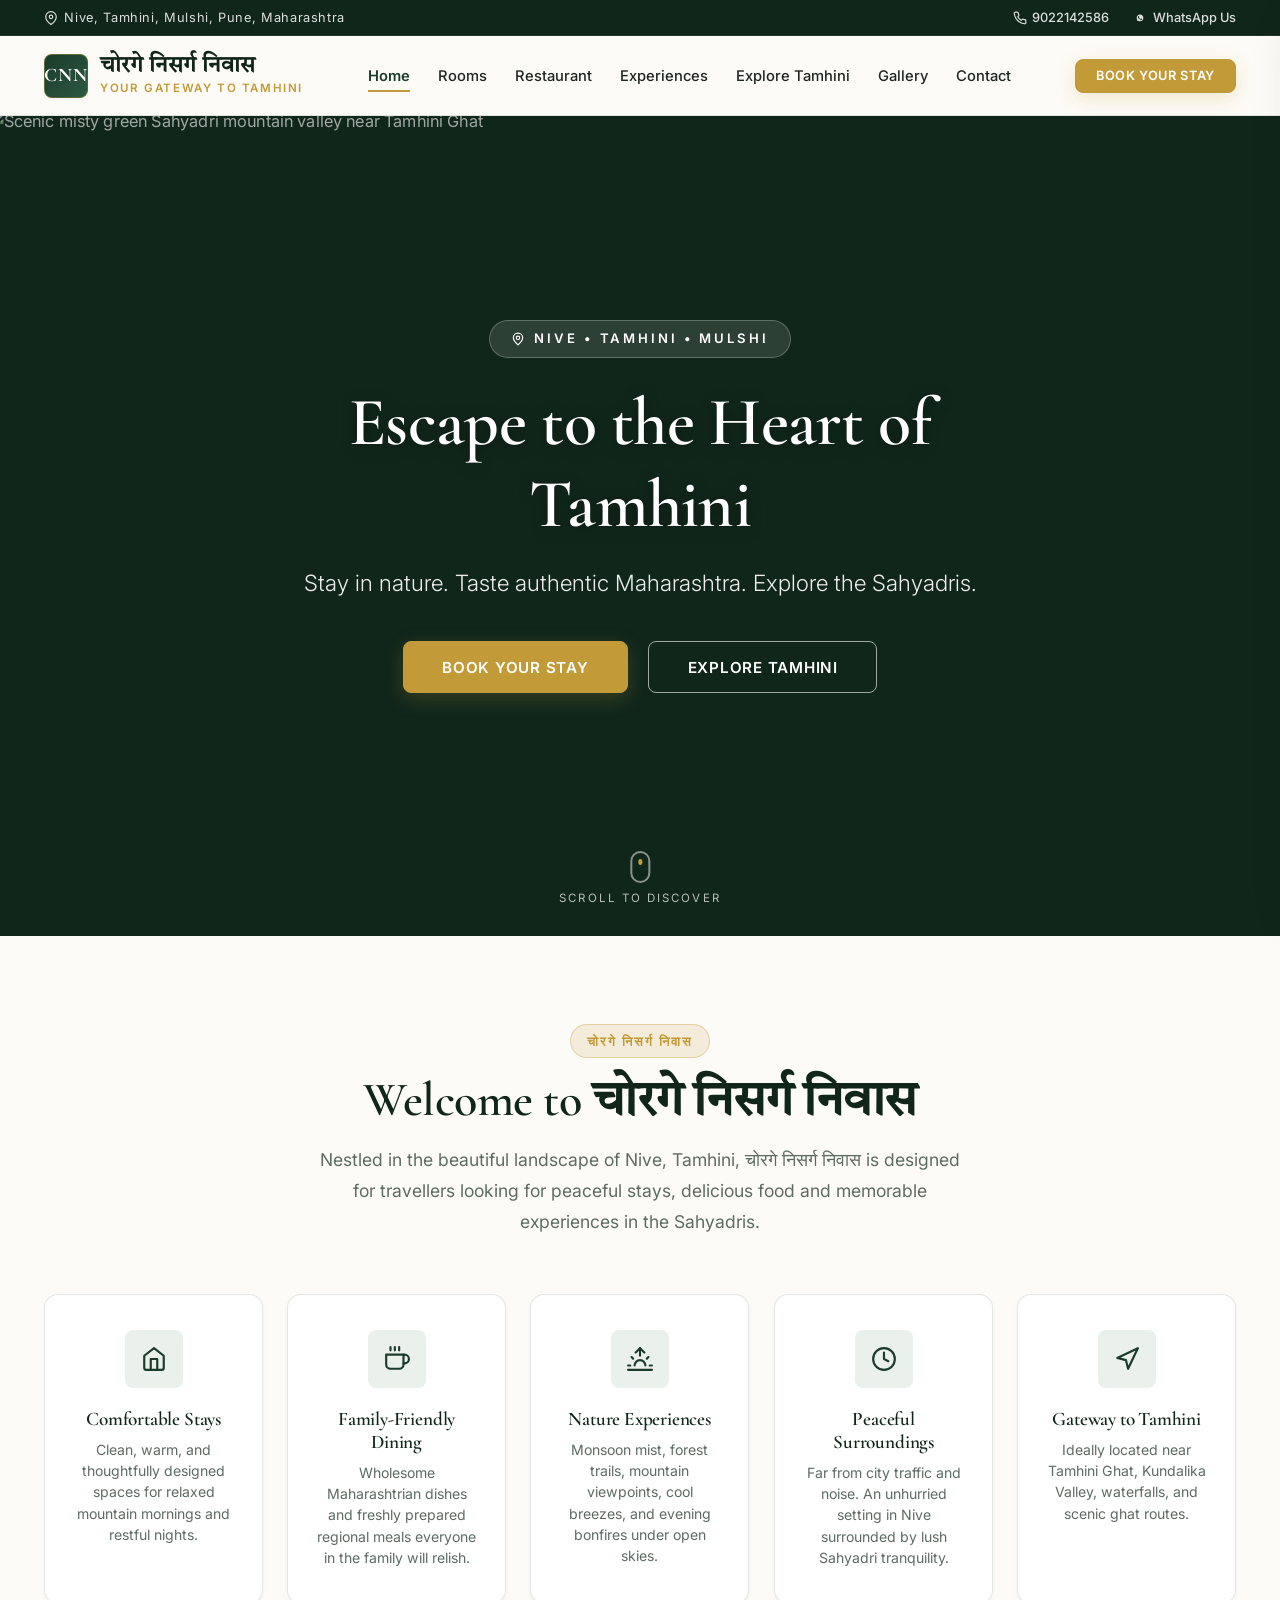
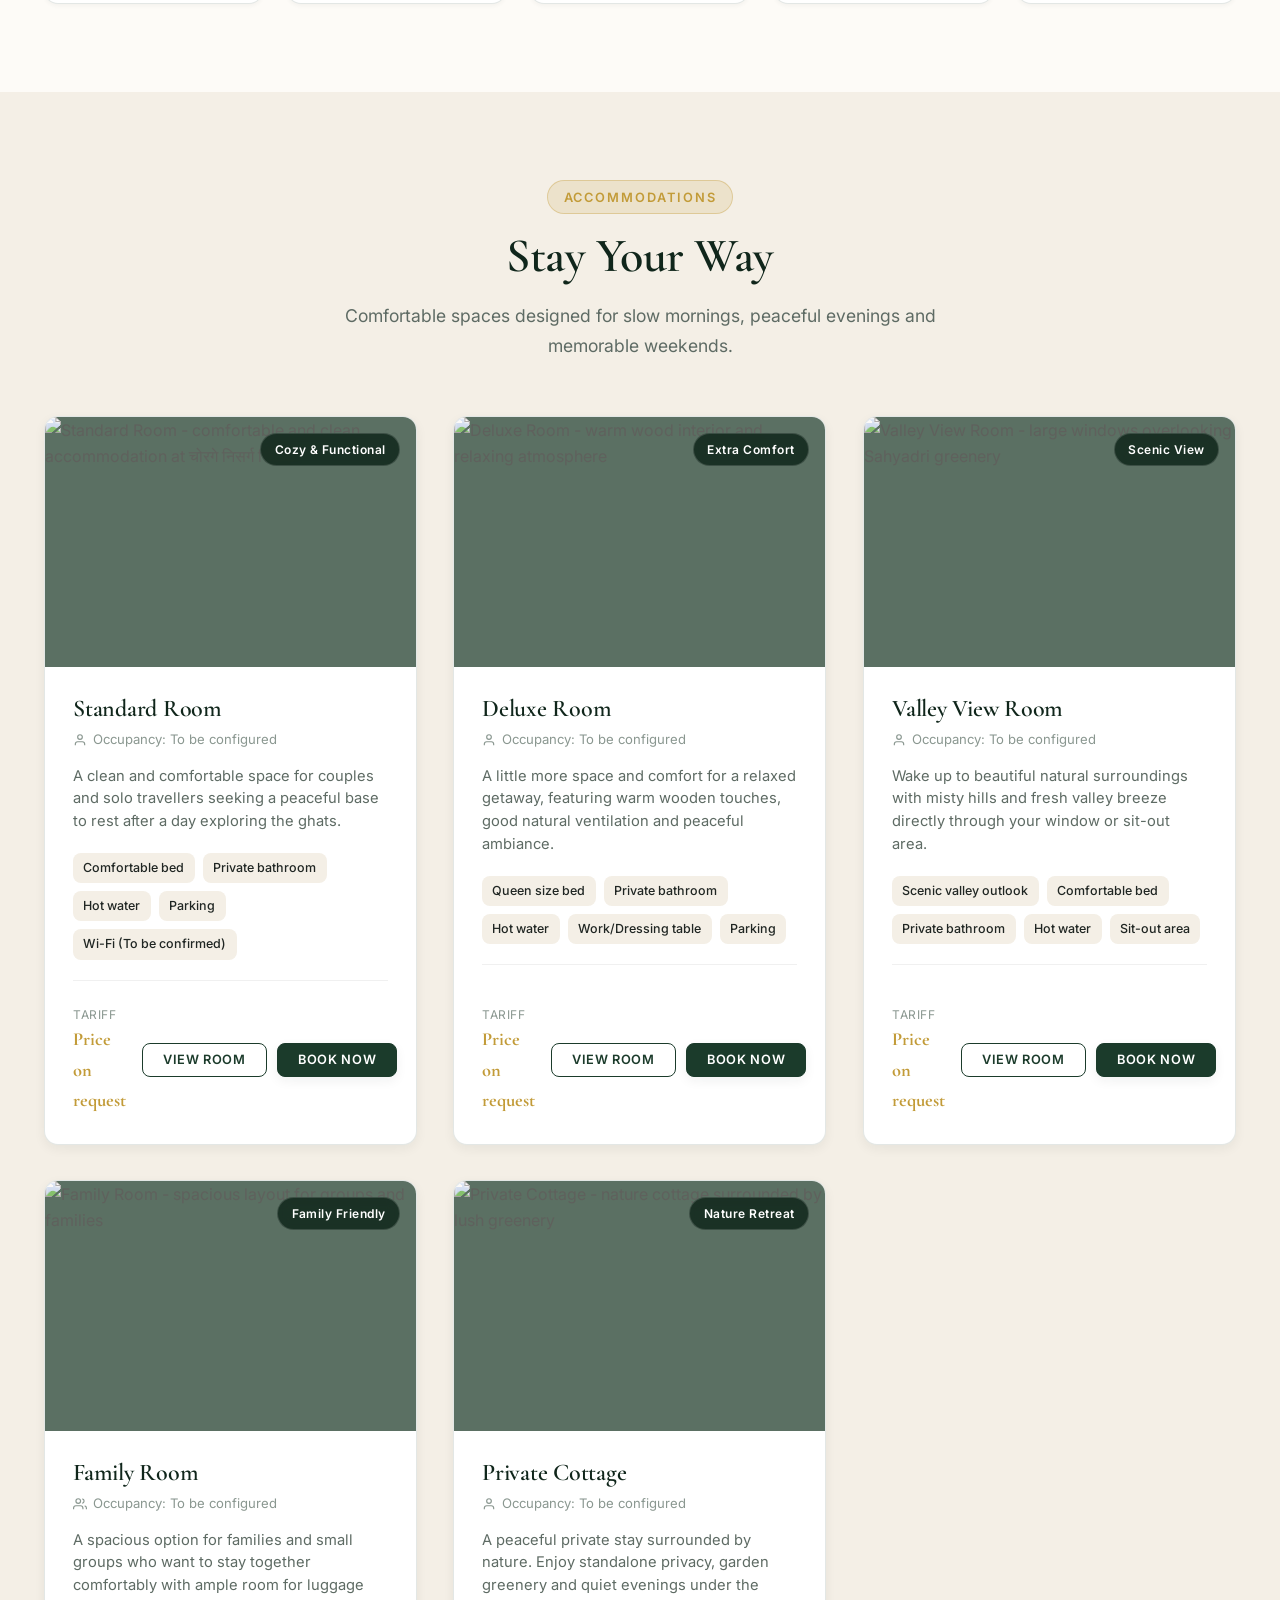
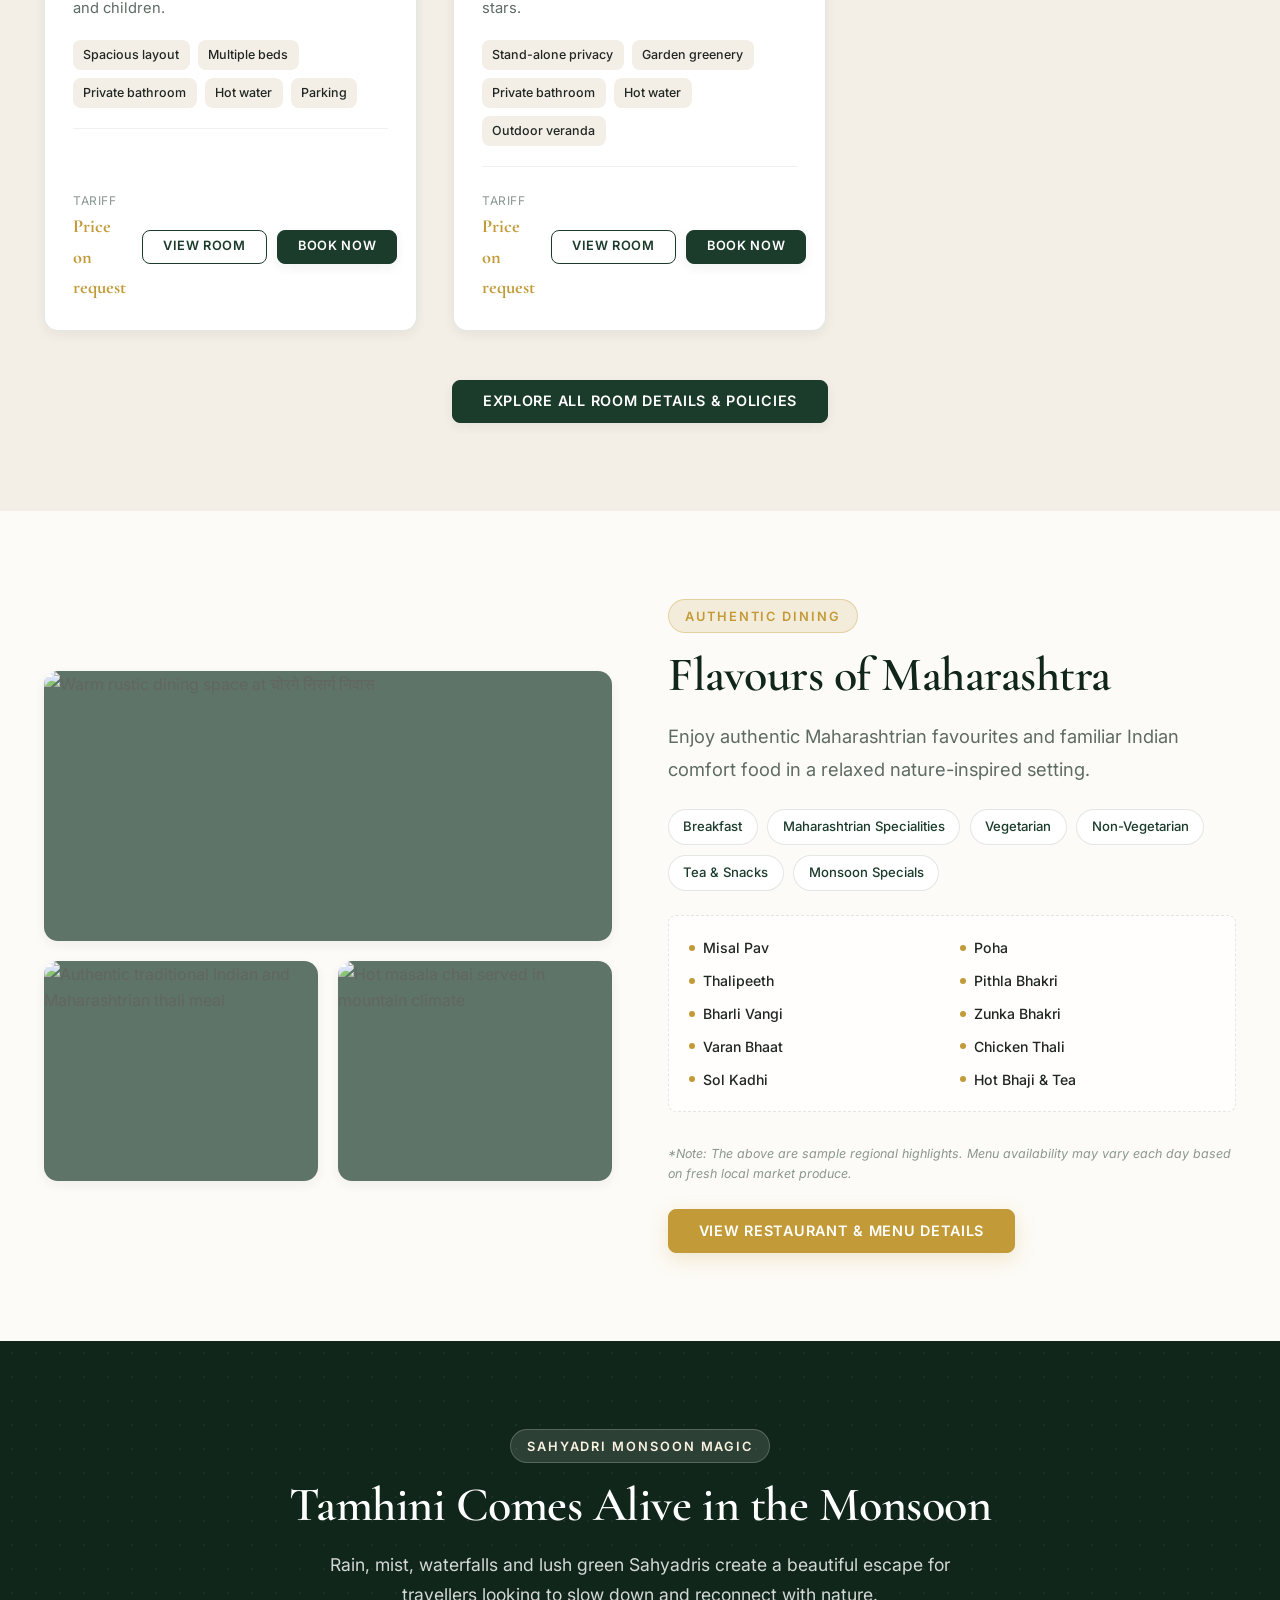
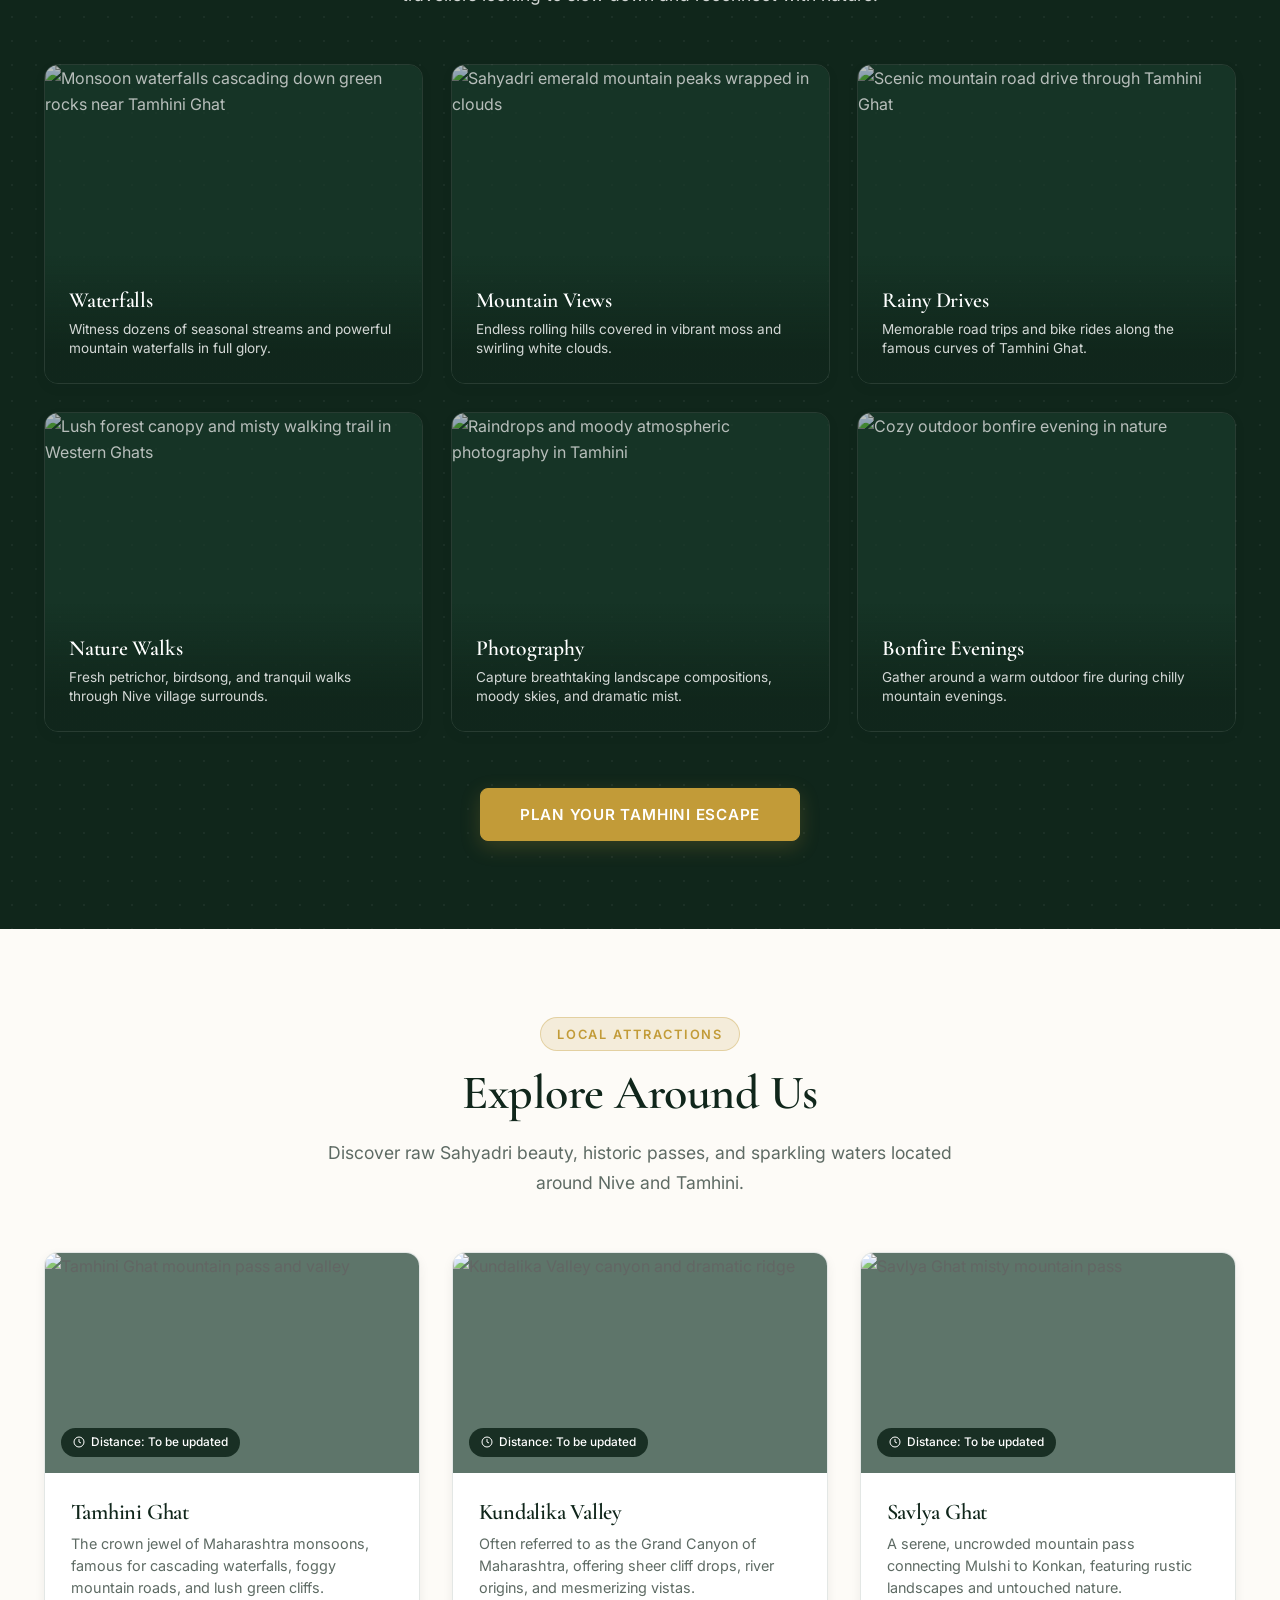
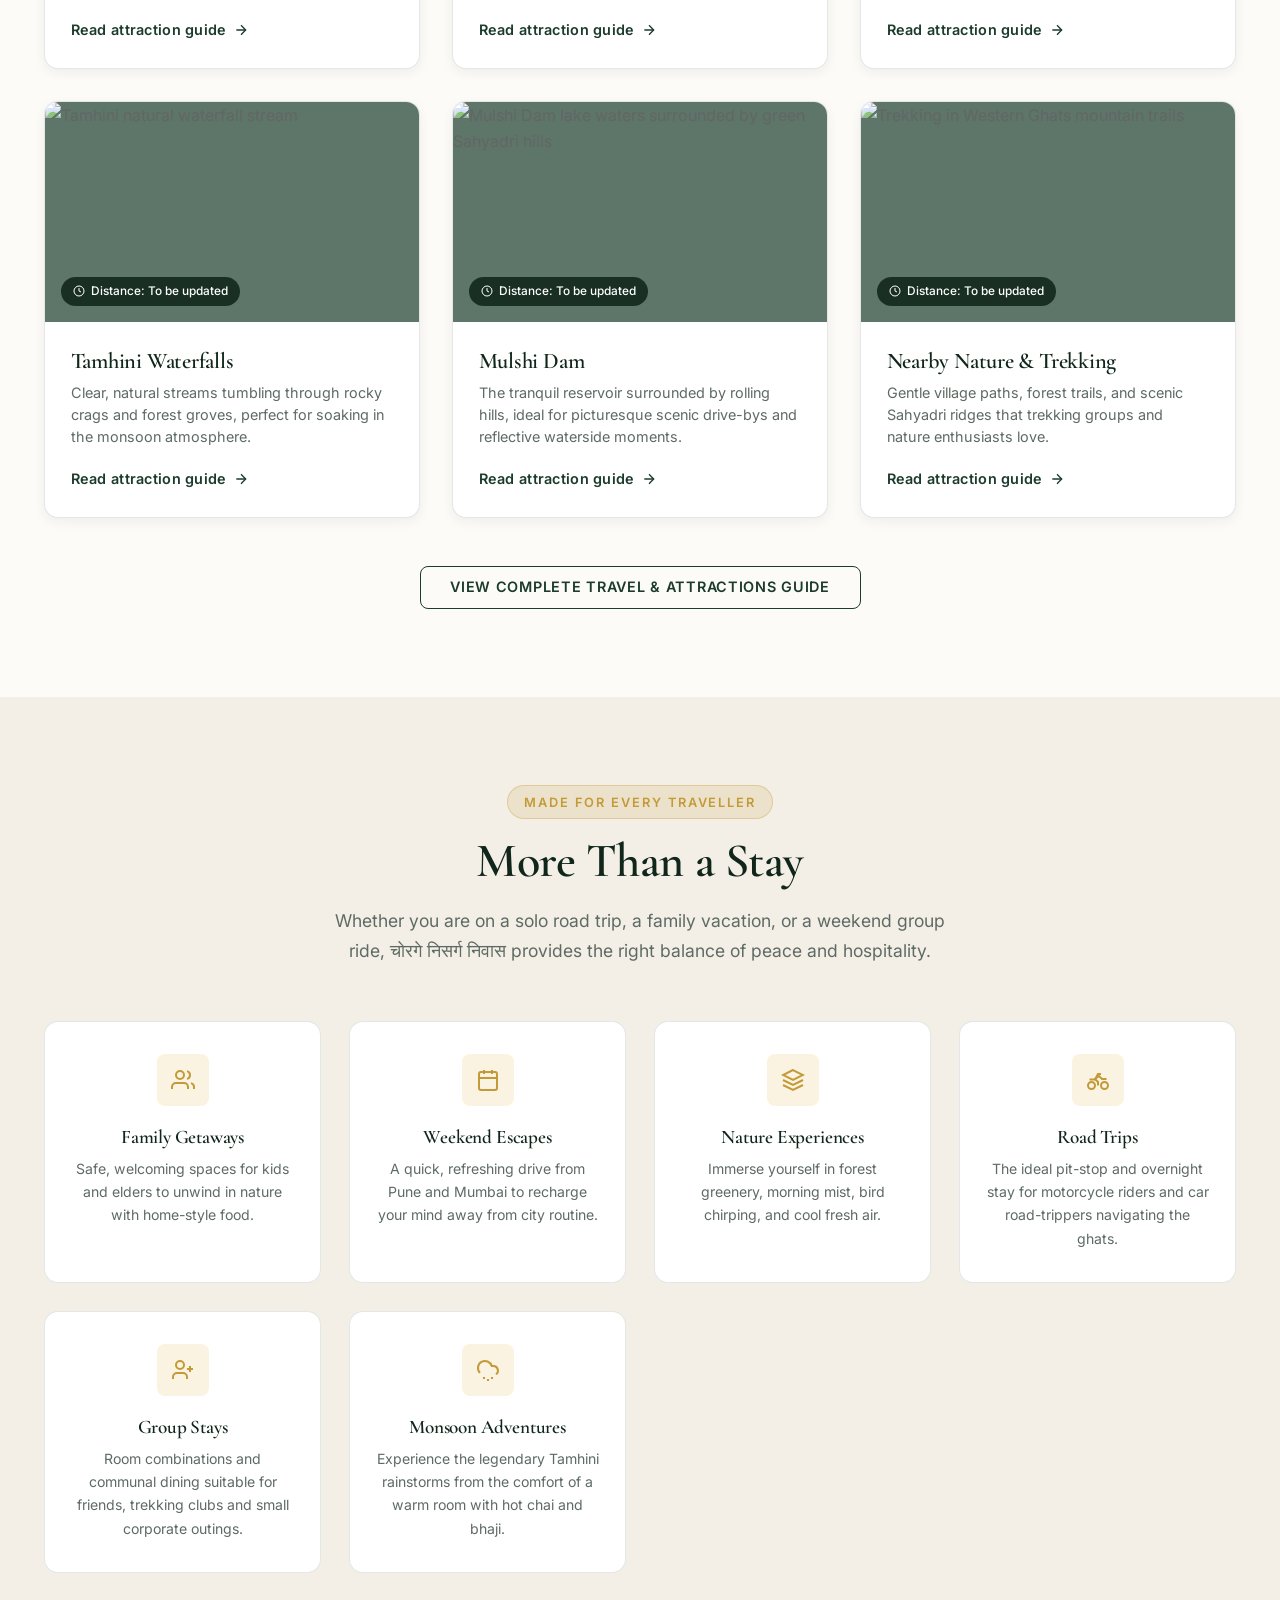
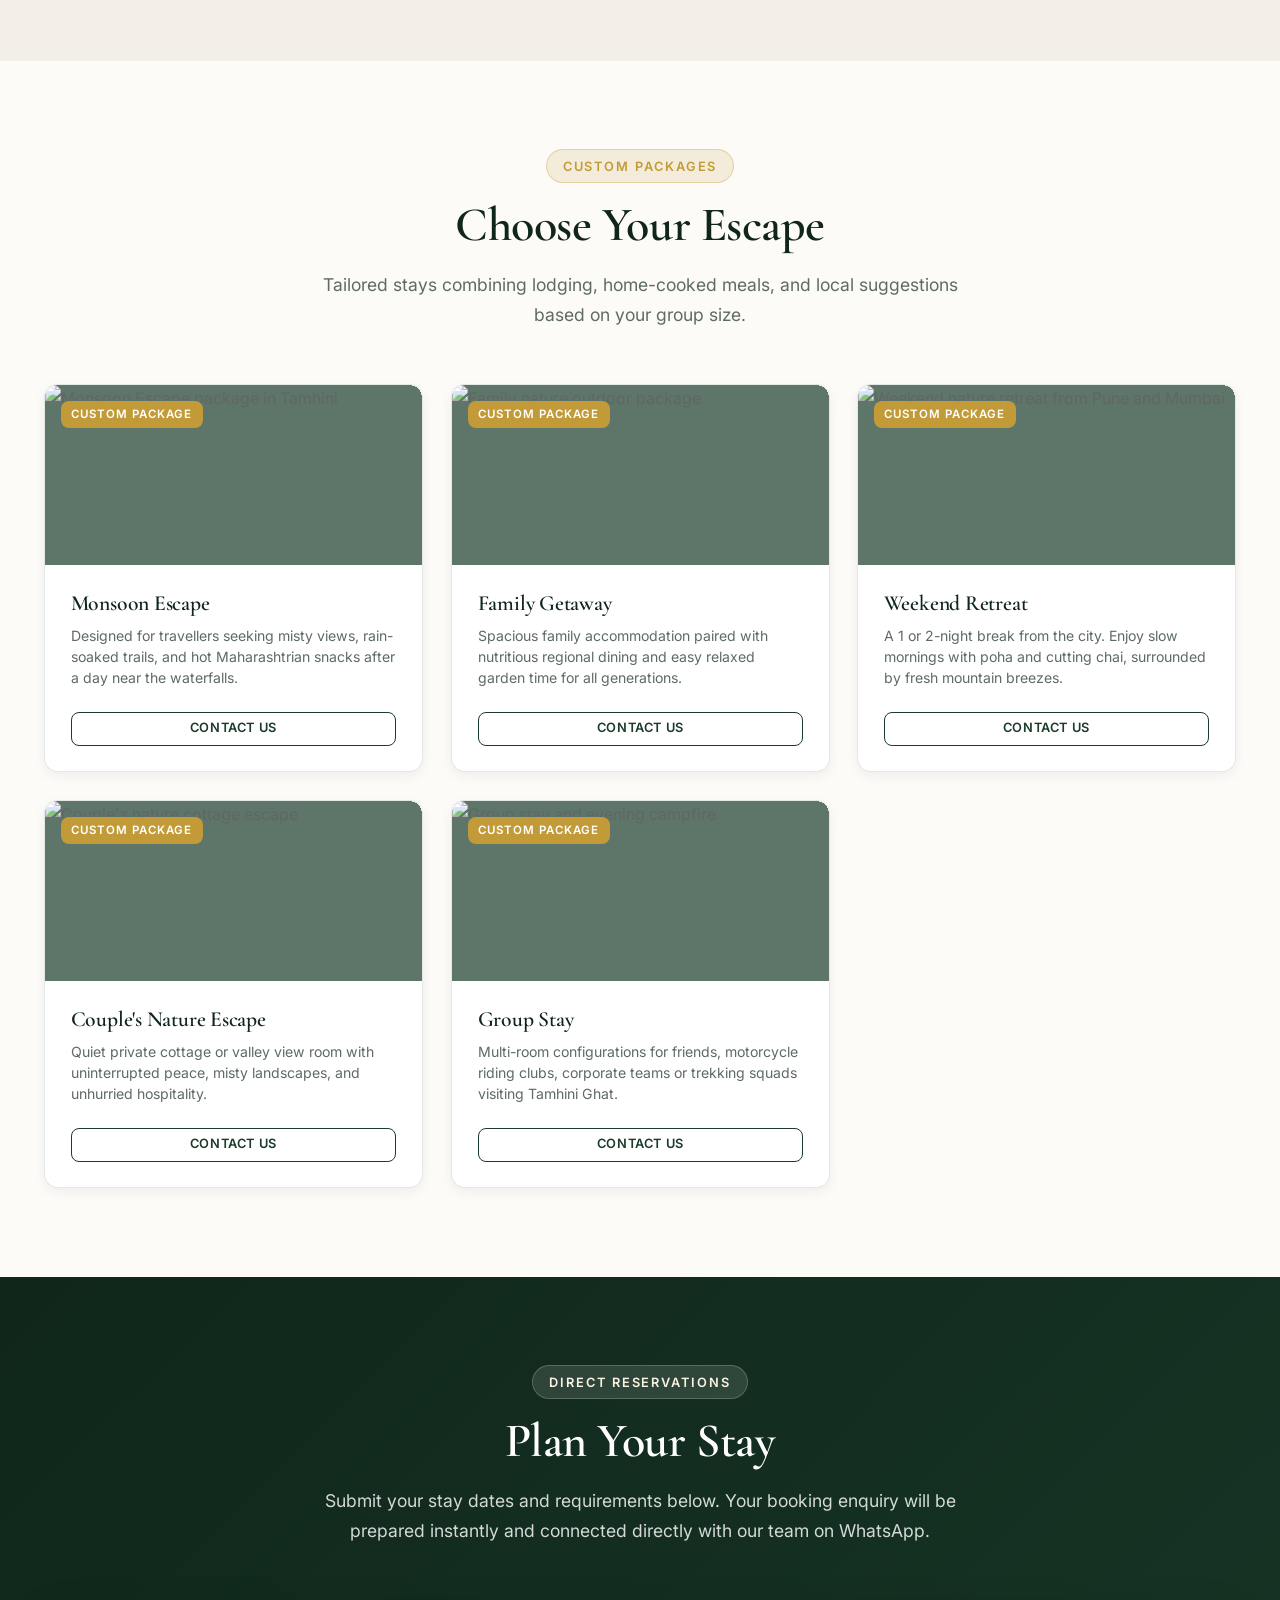
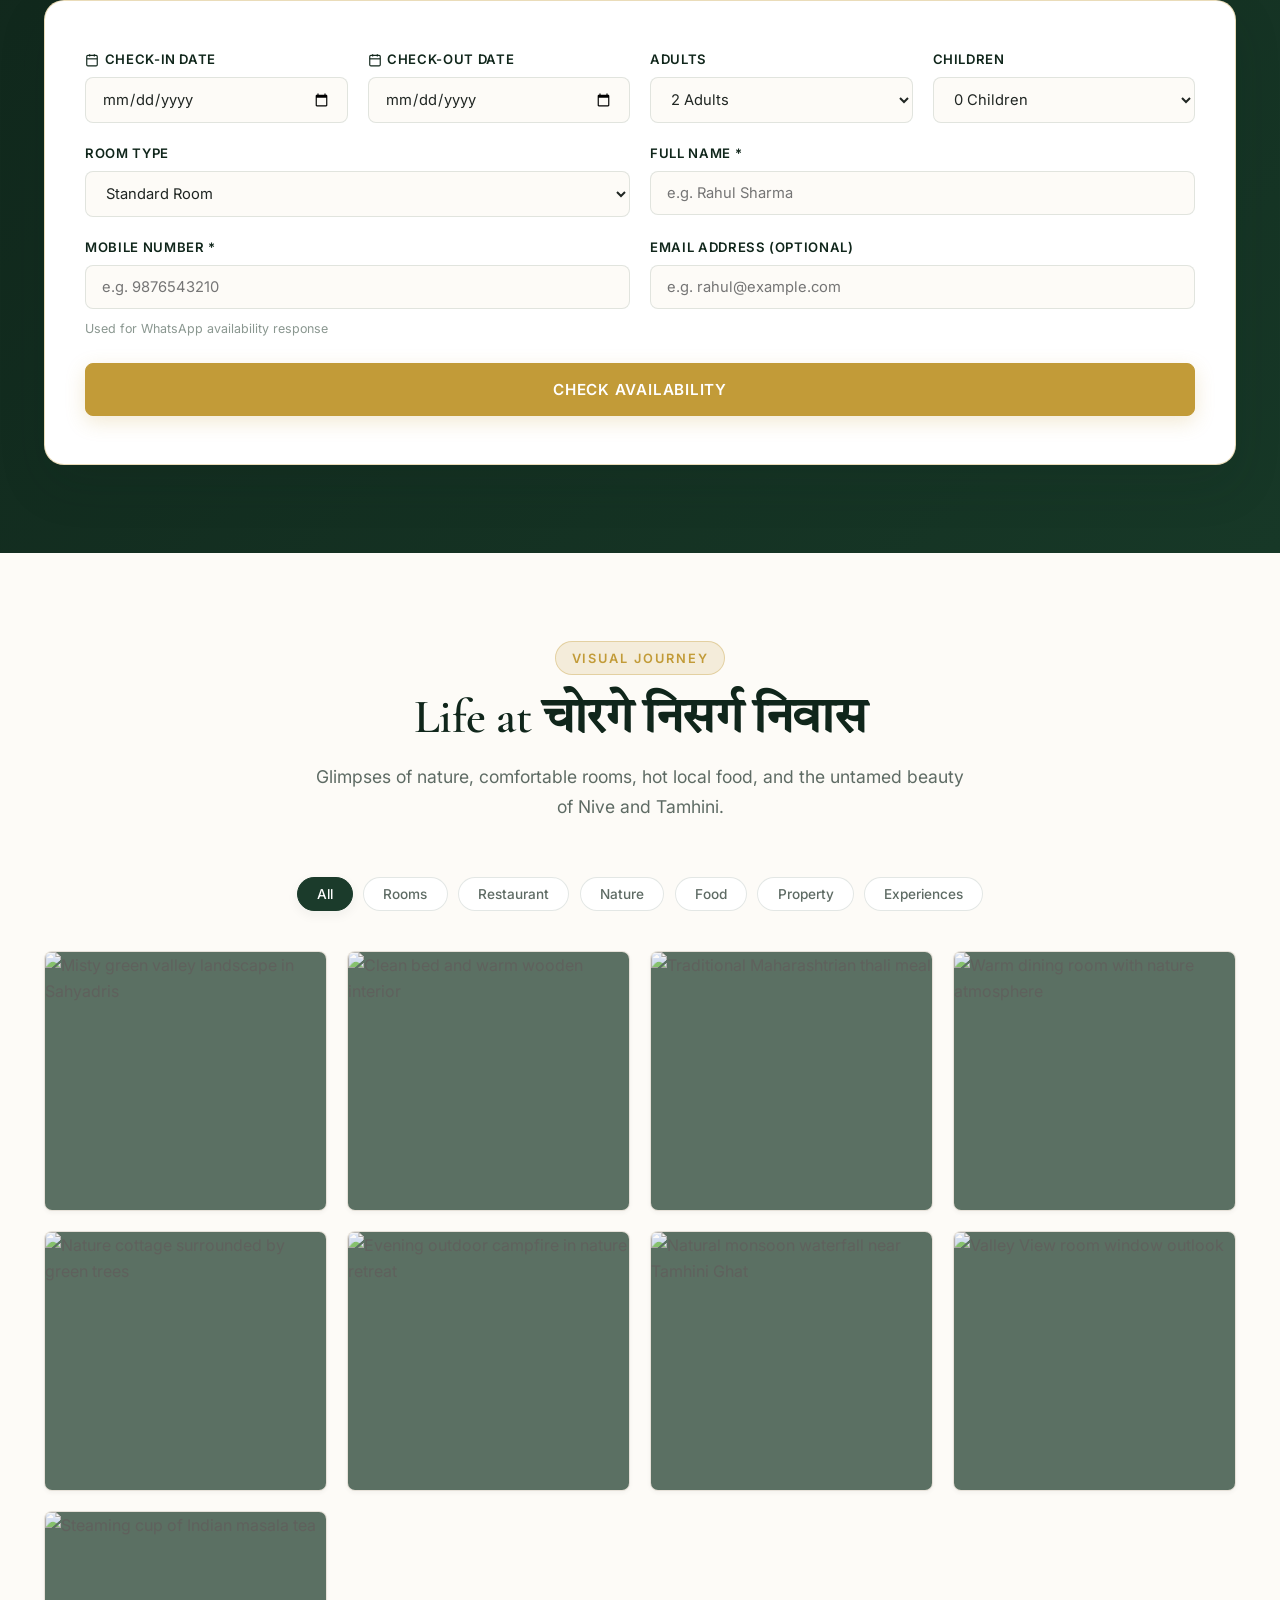
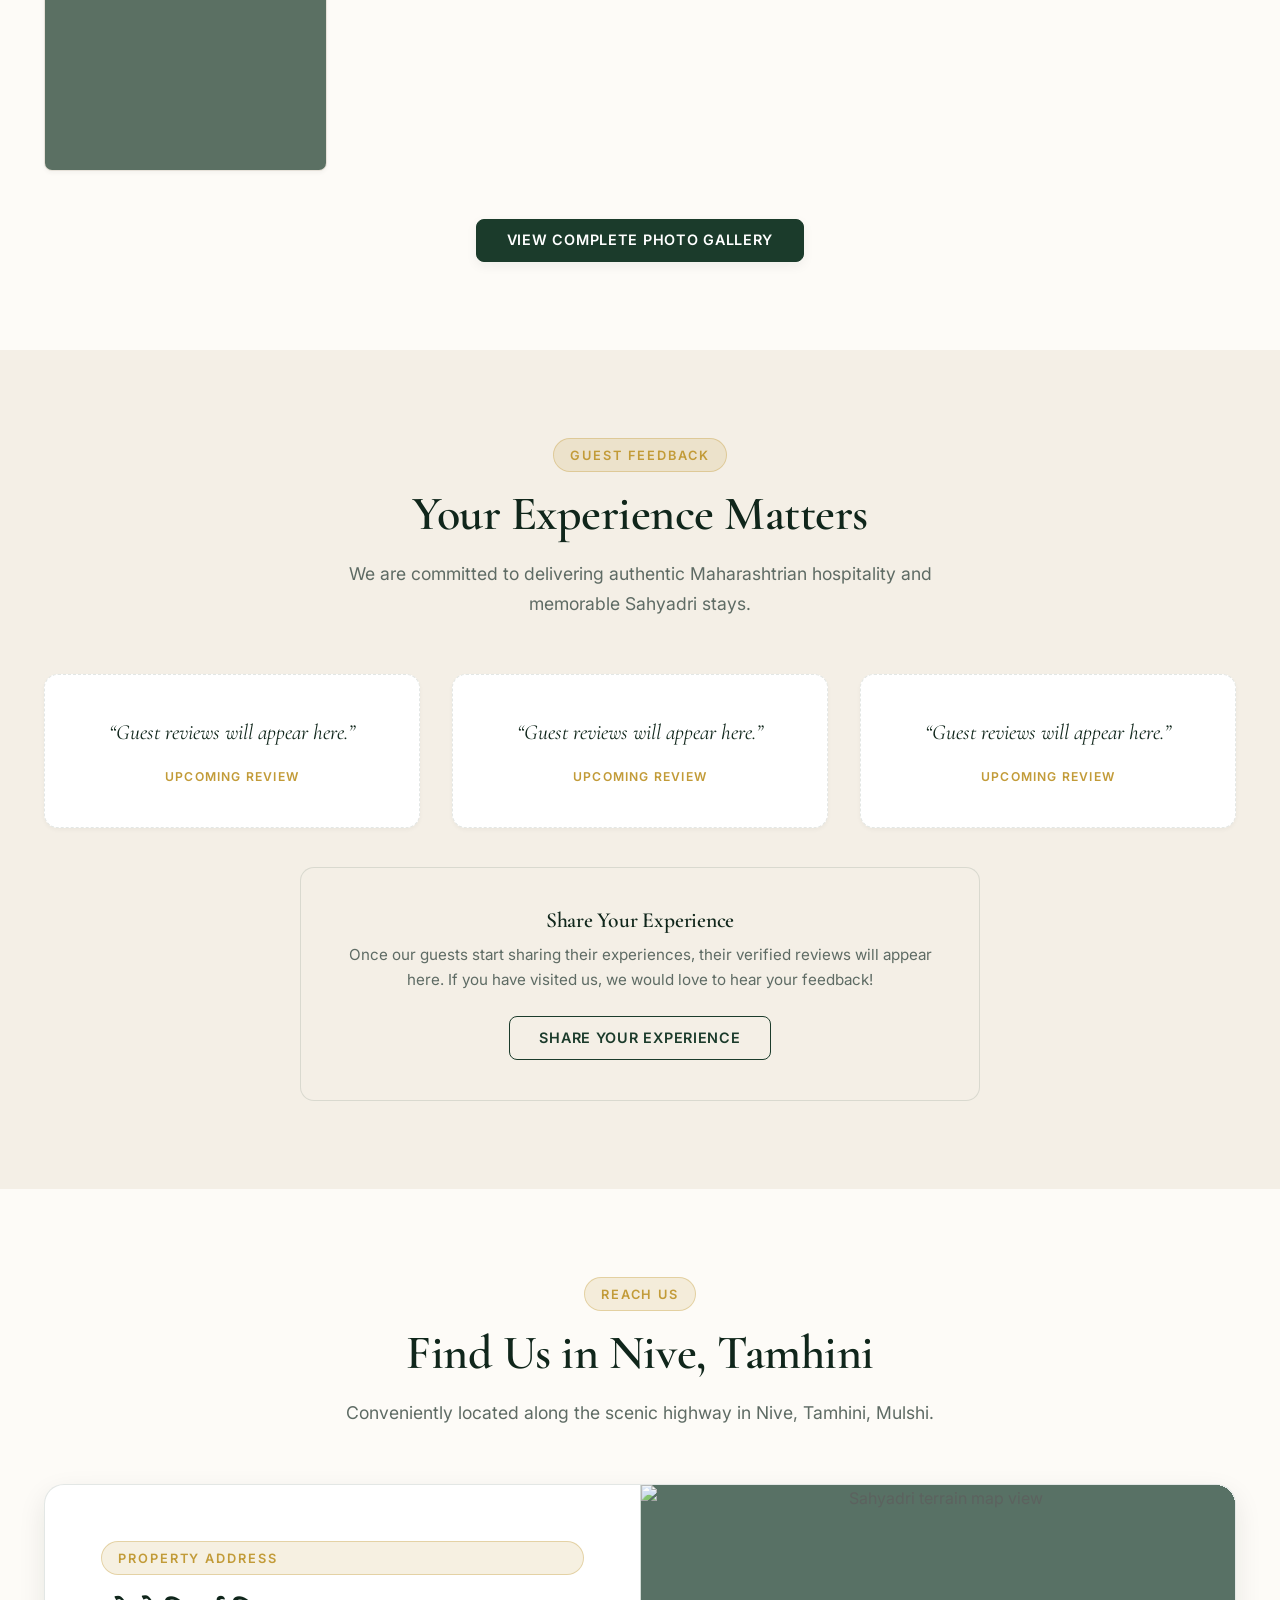
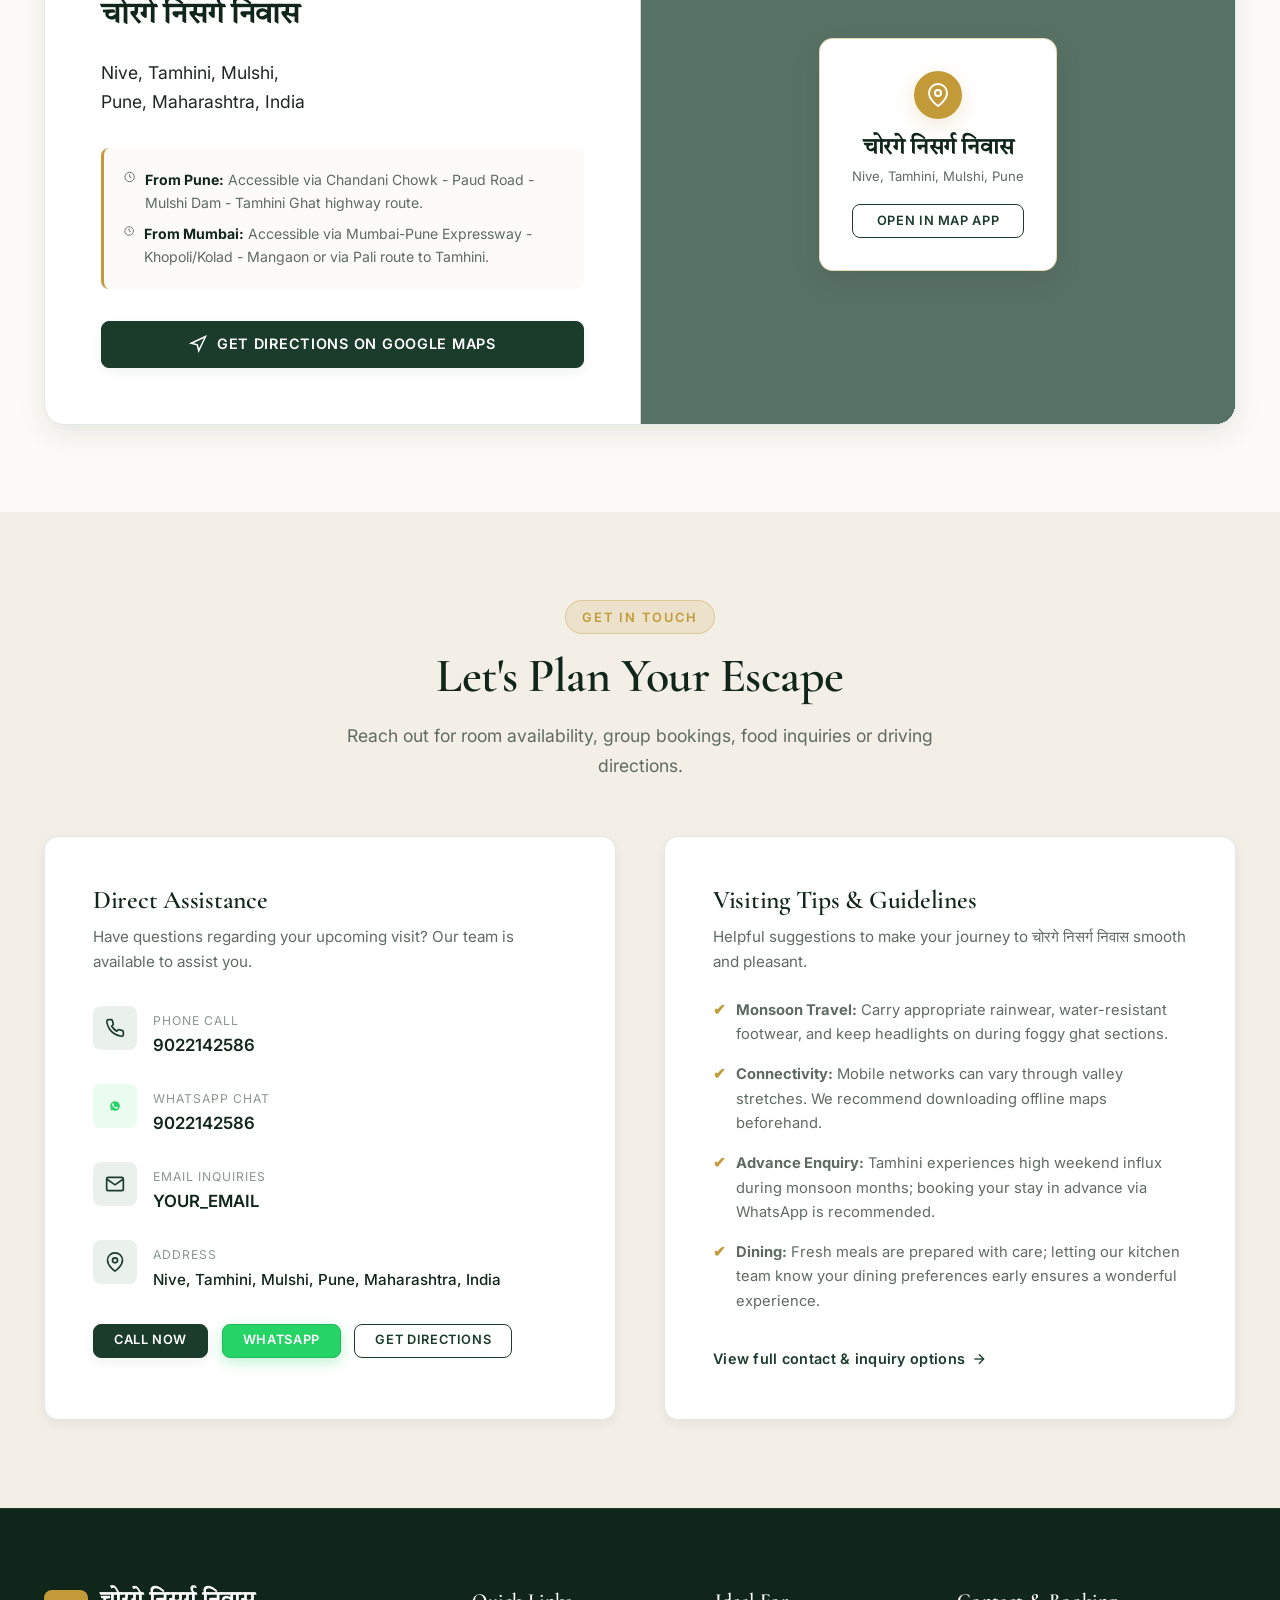
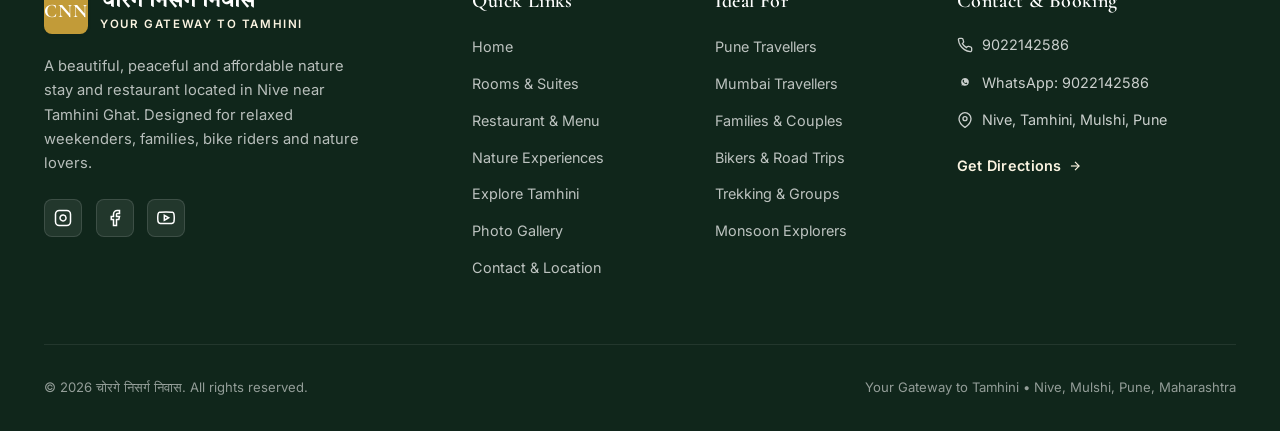
==== commit df72e3ce: "Update hotel name to चोरगे निसर्ग निवास across website and styles" ====
--- a/Tamhini-Valley-Retreat/index.html
+++ b/Tamhini-Valley-Retreat/index.html
@@ -5,24 +5,24 @@
   <meta name="viewport" content="width=device-width, initial-scale=1.0">
   
   <!-- Primary SEO Tags -->
-  <title>Tamhini Valley Retreat | Nature Stay & Restaurant Near Tamhini Ghat</title>
-  <meta name="title" content="Tamhini Valley Retreat | Nature Stay & Restaurant Near Tamhini Ghat">
-  <meta name="description" content="Tamhini Valley Retreat in Nive, Mulshi, Pune offers comfortable nature stays, a welcoming restaurant and easy access to Tamhini Ghat and nearby Sahyadri attractions.">
+  <title>चोरगे निसर्ग निवास | Nature Stay & Restaurant Near Tamhini Ghat</title>
+  <meta name="title" content="चोरगे निसर्ग निवास | Nature Stay & Restaurant Near Tamhini Ghat">
+  <meta name="description" content="चोरगे निसर्ग निवास in Nive, Mulshi, Pune offers comfortable nature stays, a welcoming restaurant and easy access to Tamhini Ghat and nearby Sahyadri attractions.">
   <meta name="keywords" content="hotel in Tamhini, hotel near Tamhini Ghat, resort near Tamhini Ghat, stay near Tamhini Ghat, hotel in Mulshi, resort in Mulshi, hotel near Mulshi Dam, stay near Kundalika Valley, stay near Savlya Ghat, Tamhini nature stay, Tamhini hotel and restaurant, family stay near Tamhini">
   <link rel="canonical" href="https://YOUR-DOMAIN-HERE.com/">
 
   <!-- Open Graph / Facebook -->
   <meta property="og:type" content="website">
   <meta property="og:url" content="https://YOUR-DOMAIN-HERE.com/">
-  <meta property="og:title" content="Tamhini Valley Retreat | Nature Stay & Restaurant Near Tamhini Ghat">
-  <meta property="og:description" content="Tamhini Valley Retreat in Nive, Mulshi, Pune offers comfortable nature stays, a welcoming restaurant and easy access to Tamhini Ghat and nearby Sahyadri attractions.">
+  <meta property="og:title" content="चोरगे निसर्ग निवास | Nature Stay & Restaurant Near Tamhini Ghat">
+  <meta property="og:description" content="चोरगे निसर्ग निवास in Nive, Mulshi, Pune offers comfortable nature stays, a welcoming restaurant and easy access to Tamhini Ghat and nearby Sahyadri attractions.">
   <meta property="og:image" content="https://images.unsplash.com/photo-1506744038136-46273834b3fb?auto=format&fit=crop&w=1200&q=80">
 
   <!-- Twitter -->
   <meta property="twitter:card" content="summary_large_image">
   <meta property="twitter:url" content="https://YOUR-DOMAIN-HERE.com/">
-  <meta property="twitter:title" content="Tamhini Valley Retreat | Nature Stay & Restaurant Near Tamhini Ghat">
-  <meta property="twitter:description" content="Tamhini Valley Retreat in Nive, Mulshi, Pune offers comfortable nature stays, a welcoming restaurant and easy access to Tamhini Ghat and nearby Sahyadri attractions.">
+  <meta property="twitter:title" content="चोरगे निसर्ग निवास | Nature Stay & Restaurant Near Tamhini Ghat">
+  <meta property="twitter:description" content="चोरगे निसर्ग निवास in Nive, Mulshi, Pune offers comfortable nature stays, a welcoming restaurant and easy access to Tamhini Ghat and nearby Sahyadri attractions.">
   <meta property="twitter:image" content="https://images.unsplash.com/photo-1506744038136-46273834b3fb?auto=format&fit=crop&w=1200&q=80">
 
   <!-- Stylesheet -->
@@ -33,8 +33,8 @@
   {
     "@context": "https://schema.org",
     "@type": ["Hotel", "Restaurant", "LocalBusiness"],
-    "name": "Tamhini Valley Retreat",
-    "description": "Tamhini Valley Retreat in Nive, Mulshi, Pune offers comfortable nature stays, a welcoming restaurant and easy access to Tamhini Ghat and nearby Sahyadri attractions.",
+    "name": "चोरगे निसर्ग निवास",
+    "description": "चोरगे निसर्ग निवास in Nive, Mulshi, Pune offers comfortable nature stays, a welcoming restaurant and easy access to Tamhini Ghat and nearby Sahyadri attractions.",
     "telephone": "+91-9022142586",
     "address": {
       "@type": "PostalAddress",
@@ -74,10 +74,10 @@
   <!-- Header -->
   <header class="site-header">
     <div class="container header-container">
-      <a href="index.html" class="brand-logo" aria-label="Tamhini Valley Retreat Home">
-        <div class="logo-badge">TVR</div>
+      <a href="index.html" class="brand-logo" aria-label="चोरगे निसर्ग निवास Home">
+        <div class="logo-badge">CNN</div>
         <div class="logo-text">
-          <span class="logo-title">Tamhini Valley Retreat</span>
+          <span class="logo-title">चोरगे निसर्ग निवास</span>
           <span class="logo-tagline">Your Gateway to Tamhini</span>
         </div>
       </a>
@@ -111,7 +111,7 @@
   <div class="mobile-nav-overlay" aria-hidden="true"></div>
   <aside class="mobile-nav-drawer" aria-label="Mobile Navigation">
     <div class="logo-text" style="margin-bottom: 2rem;">
-      <span class="logo-title" style="font-size: 1.25rem;">Tamhini Valley Retreat</span>
+      <span class="logo-title" style="font-size: 1.25rem;">चोरगे निसर्ग निवास</span>
       <span class="logo-tagline">Your Gateway to Tamhini</span>
     </div>
     <ul class="mobile-nav-list">
@@ -170,10 +170,10 @@
   <section class="section bg-cream" id="about">
     <div class="container">
       <div class="section-header text-center reveal">
-        <span class="section-tag">Welcome to TVR</span>
-        <h2 class="section-title">Welcome to Tamhini Valley Retreat</h2>
+        <span class="section-tag">चोरगे निसर्ग निवास</span>
+        <h2 class="section-title">Welcome to चोरगे निसर्ग निवास</h2>
         <p class="section-subtitle text-lead">
-          Nestled in the beautiful landscape of Nive, Tamhini, Tamhini Valley Retreat is designed for travellers looking for peaceful stays, delicious food and memorable experiences in the Sahyadris.
+          Nestled in the beautiful landscape of Nive, Tamhini, चोरगे निसर्ग निवास is designed for travellers looking for peaceful stays, delicious food and memorable experiences in the Sahyadris.
         </p>
       </div>
 
@@ -238,7 +238,7 @@
           <div class="room-image-wrap">
             <!-- TEMPORARY IMAGE - REPLACE WITH PROPERTY PHOTO -->
             <img src="https://images.unsplash.com/photo-1590490360182-c33d57733427?auto=format&fit=crop&w=800&q=80" 
-                 alt="Standard Room - comfortable and clean accommodation at Tamhini Valley Retreat" 
+                 alt="Standard Room - comfortable and clean accommodation at चोरगे निसर्ग निवास" 
                  class="room-image" loading="lazy">
             <span class="room-badge">Cozy & Functional</span>
           </div>
@@ -439,7 +439,7 @@
           <div class="restaurant-img-wrap featured">
             <!-- TEMPORARY IMAGE - REPLACE WITH PROPERTY PHOTO -->
             <img src="https://images.unsplash.com/photo-1517248135467-4c7edcad34c4?auto=format&fit=crop&w=800&q=80" 
-                 alt="Warm rustic dining space at Tamhini Valley Retreat" loading="lazy">
+                 alt="Warm rustic dining space at चोरगे निसर्ग निवास" loading="lazy">
           </div>
           <div class="restaurant-img-wrap">
             <!-- TEMPORARY IMAGE - REPLACE WITH PROPERTY PHOTO -->
@@ -736,7 +736,7 @@
       <div class="section-header text-center reveal">
         <span class="section-tag">Made For Every Traveller</span>
         <h2 class="section-title">More Than a Stay</h2>
-        <p class="section-subtitle">Whether you are on a solo road trip, a family vacation, or a weekend group ride, TVR provides the right balance of peace and hospitality.</p>
+        <p class="section-subtitle">Whether you are on a solo road trip, a family vacation, or a weekend group ride, चोरगे निसर्ग निवास provides the right balance of peace and hospitality.</p>
       </div>
 
       <div class="pillars-grid">
@@ -994,7 +994,7 @@
     <div class="container">
       <div class="section-header text-center reveal">
         <span class="section-tag">Visual Journey</span>
-        <h2 class="section-title">Life at Tamhini Valley Retreat</h2>
+        <h2 class="section-title">Life at चोरगे निसर्ग निवास</h2>
         <p class="section-subtitle">Glimpses of nature, comfortable rooms, hot local food, and the untamed beauty of Nive and Tamhini.</p>
       </div>
 
@@ -1123,7 +1123,7 @@
       <button class="lightbox-close" aria-label="Close Lightbox">&times;</button>
       <button class="lightbox-prev" aria-label="Previous Image">&#10094;</button>
       <div class="lightbox-image-wrap">
-        <img id="lightboxImage" src="" alt="Tamhini Valley Retreat Preview">
+        <img id="lightboxImage" src="" alt="चोरगे निसर्ग निवास Preview">
       </div>
       <button class="lightbox-next" aria-label="Next Image">&#10095;</button>
       <div class="lightbox-caption-bar">
@@ -1165,7 +1165,7 @@
         <p style="margin-bottom: 1.5rem; font-size: 0.95rem;">
           Once our guests start sharing their experiences, their verified reviews will appear here. If you have visited us, we would love to hear your feedback!
         </p>
-        <a href="https://wa.me/919022142586?text=Hi%20Tamhini%20Valley%20Retreat%2C%20I%20would%20like%20to%20share%20my%20feedback%20regarding%20my%20recent%20visit." target="_blank" rel="noopener noreferrer" class="btn btn-outline">
+        <a href="https://wa.me/919022142586?text=Hi%20चोरगे%20निसर्ग%20निवास%2C%20I%20would%20like%20to%20share%20my%20feedback%20regarding%20my%20recent%20visit." target="_blank" rel="noopener noreferrer" class="btn btn-outline">
           SHARE YOUR EXPERIENCE
         </a>
       </div>
@@ -1184,7 +1184,7 @@
       <div class="location-card reveal">
         <div class="location-info-pane">
           <span class="section-tag">Property Address</span>
-          <h3 style="font-size: 1.8rem; margin: 0.5rem 0;">Tamhini Valley Retreat</h3>
+          <h3 style="font-size: 1.8rem; margin: 0.5rem 0;">चोरगे निसर्ग निवास</h3>
           <p class="location-address">
             Nive, Tamhini, Mulshi,<br>
             Pune, Maharashtra, India
@@ -1216,7 +1216,7 @@
             <div class="pin-icon">
               <svg width="24" height="24" viewBox="0 0 24 24" fill="none" stroke="currentColor" stroke-width="2"><path d="M21 10c0 7-9 13-9 13s-9-6-9-13a9 9 0 0 1 18 0z"></path><circle cx="12" cy="10" r="3"></circle></svg>
             </div>
-            <h4 style="font-family: var(--font-heading); font-size: 1.35rem; margin-bottom: 0.35rem;">Tamhini Valley Retreat</h4>
+            <h4 style="font-family: var(--font-heading); font-size: 1.35rem; margin-bottom: 0.35rem;">चोरगे निसर्ग निवास</h4>
             <p style="font-size: 0.82rem; color: var(--text-muted); margin-bottom: 1rem;">Nive, Tamhini, Mulshi, Pune</p>
             <a href="https://www.google.com/maps/search/?api=1&query=Nive%2C%20Tamhini%2C%20Mulshi%2C%20Pune%2C%20Maharashtra" 
                target="_blank" rel="noopener noreferrer" class="btn btn-outline btn-sm btn-full">
@@ -1296,7 +1296,7 @@
         <!-- Quick Info Card -->
         <div class="contact-info-card reveal delay-2">
           <h3 style="font-size: 1.6rem; color: var(--primary-dark); margin-bottom: 0.5rem;">Visiting Tips & Guidelines</h3>
-          <p style="font-size: 0.95rem; margin-bottom: 1.5rem;">Helpful suggestions to make your journey to Tamhini Valley Retreat smooth and pleasant.</p>
+          <p style="font-size: 0.95rem; margin-bottom: 1.5rem;">Helpful suggestions to make your journey to चोरगे निसर्ग निवास smooth and pleasant.</p>
 
           <ul style="display: flex; flex-direction: column; gap: 1rem; font-size: 0.92rem; color: var(--text-muted);">
             <li style="display: flex; gap: 0.65rem;">
@@ -1335,9 +1335,9 @@
         <!-- Brand Info -->
         <div class="footer-brand">
           <div class="brand-logo" style="margin-bottom: 1rem;">
-            <div class="logo-badge" style="background: var(--accent-gold);">TVR</div>
+            <div class="logo-badge" style="background: var(--accent-gold);">CNN</div>
             <div class="logo-text">
-              <span class="logo-title">Tamhini Valley Retreat</span>
+              <span class="logo-title">चोरगे निसर्ग निवास</span>
               <span class="logo-tagline" style="color: var(--accent-gold-light);">Your Gateway to Tamhini</span>
             </div>
           </div>
@@ -1346,13 +1346,13 @@
           </p>
           <div class="footer-social-row">
             <!-- SOCIAL MEDIA PLACEHOLDERS - Replace '#' with your actual page URLs -->
-            <a href="#" class="social-link" aria-label="Follow Tamhini Valley Retreat on Instagram">
+            <a href="#" class="social-link" aria-label="Follow चोरगे निसर्ग निवास on Instagram">
               <svg width="18" height="18" viewBox="0 0 24 24" fill="none" stroke="currentColor" stroke-width="2"><rect x="2" y="2" width="20" height="20" rx="5" ry="5"></rect><path d="M16 11.37A4 4 0 1 1 12.63 8 4 4 0 0 1 16 11.37z"></path><line x1="17.5" y1="6.5" x2="17.51" y2="6.5"></line></svg>
             </a>
-            <a href="#" class="social-link" aria-label="Follow Tamhini Valley Retreat on Facebook">
+            <a href="#" class="social-link" aria-label="Follow चोरगे निसर्ग निवास on Facebook">
               <svg width="18" height="18" viewBox="0 0 24 24" fill="none" stroke="currentColor" stroke-width="2"><path d="M18 2h-3a5 5 0 0 0-5 5v3H7v4h3v8h4v-8h3l1-4h-4V7a1 1 0 0 1 1-1h3z"></path></svg>
             </a>
-            <a href="#" class="social-link" aria-label="Subscribe to Tamhini Valley Retreat on YouTube">
+            <a href="#" class="social-link" aria-label="Subscribe to चोरगे निसर्ग निवास on YouTube">
               <svg width="18" height="18" viewBox="0 0 24 24" fill="none" stroke="currentColor" stroke-width="2"><path d="M22.54 6.42a2.78 2.78 0 0 0-1.94-2C18.88 4 12 4 12 4s-6.88 0-8.6.46a2.78 2.78 0 0 0-1.94 2A29 29 0 0 0 1 11.75a29 29 0 0 0 .46 5.33A2.78 2.78 0 0 0 3.4 19c1.72.46 8.6.46 8.6.46s6.88 0 8.6-.46a2.78 2.78 0 0 0 1.94-2 29 29 0 0 0 .46-5.25 29 29 0 0 0-.46-5.33z"></path><polygon points="9.75 15.02 15.5 11.75 9.75 8.48 9.75 15.02"></polygon></svg>
             </a>
           </div>
@@ -1412,7 +1412,7 @@
 
       <div class="footer-bottom">
         <div>
-          &copy; <span class="current-year">2026</span> Tamhini Valley Retreat. All rights reserved.
+          &copy; <span class="current-year">2026</span> चोरगे निसर्ग निवास. All rights reserved.
         </div>
         <div>
           <span>Your Gateway to Tamhini &bull; Nive, Mulshi, Pune, Maharashtra</span>
--- a/Tamhini-Valley-Retreat/css/style.css
+++ b/Tamhini-Valley-Retreat/css/style.css
@@ -1,11 +1,12 @@
 /* ==========================================================================
-   TAMHINI VALLEY RETREAT - STYLESHEET
+   चोरगे निसर्ग निवास - STYLESHEET
    Style Concept: Modern Sahyadri Nature Retreat
    Palette: Deep Forest Green, Warm Cream, Muted Earthy Gold, Charcoal, White
    ========================================================================== */
 
 /* --- Google Fonts Preconnect & Import --- */
 @import url('https://fonts.googleapis.com/css2?family=Cormorant+Garamond:ital,wght@0,400;0,500;0,600;0,700;1,400;1,600&family=Inter:wght@300;400;500;600;700&display=swap');
+@import url('https://fonts.googleapis.com/css2?family=Cormorant+Garamond:ital,wght@0,400;0,500;0,600;1,400&family=Tiro+Devanagari+Marathi&display=swap');
 
 /* --- CSS Variables & Design Tokens --- */
 :root {
@@ -42,7 +43,7 @@
   --shadow-lg: 0 20px 48px rgba(16, 38, 27, 0.14);
   --shadow-gold: 0 6px 20px rgba(194, 155, 56, 0.22);
   
-  --font-heading: 'Cormorant Garamond', Georgia, serif;
+  --font-heading: 'Cormorant Garamond', 'Tiro Devanagari Marathi', Georgia, serif;
   --font-body: 'Inter', -apple-system, BlinkMacSystemFont, 'Segoe UI', Roboto, sans-serif;
   
   --radius-xs: 4px;
@@ -503,12 +504,12 @@
 }
 
 .logo-title {
-  font-family: var(--font-heading);
+  font-family: 'Tiro Devanagari Marathi', var(--font-heading);
   font-size: 1.35rem;
   font-weight: 700;
   color: var(--primary-dark);
-  line-height: 1.1;
-  letter-spacing: 0.01em;
+  line-height: 1.2;
+  letter-spacing: normal;
 }
 
 .logo-tagline {
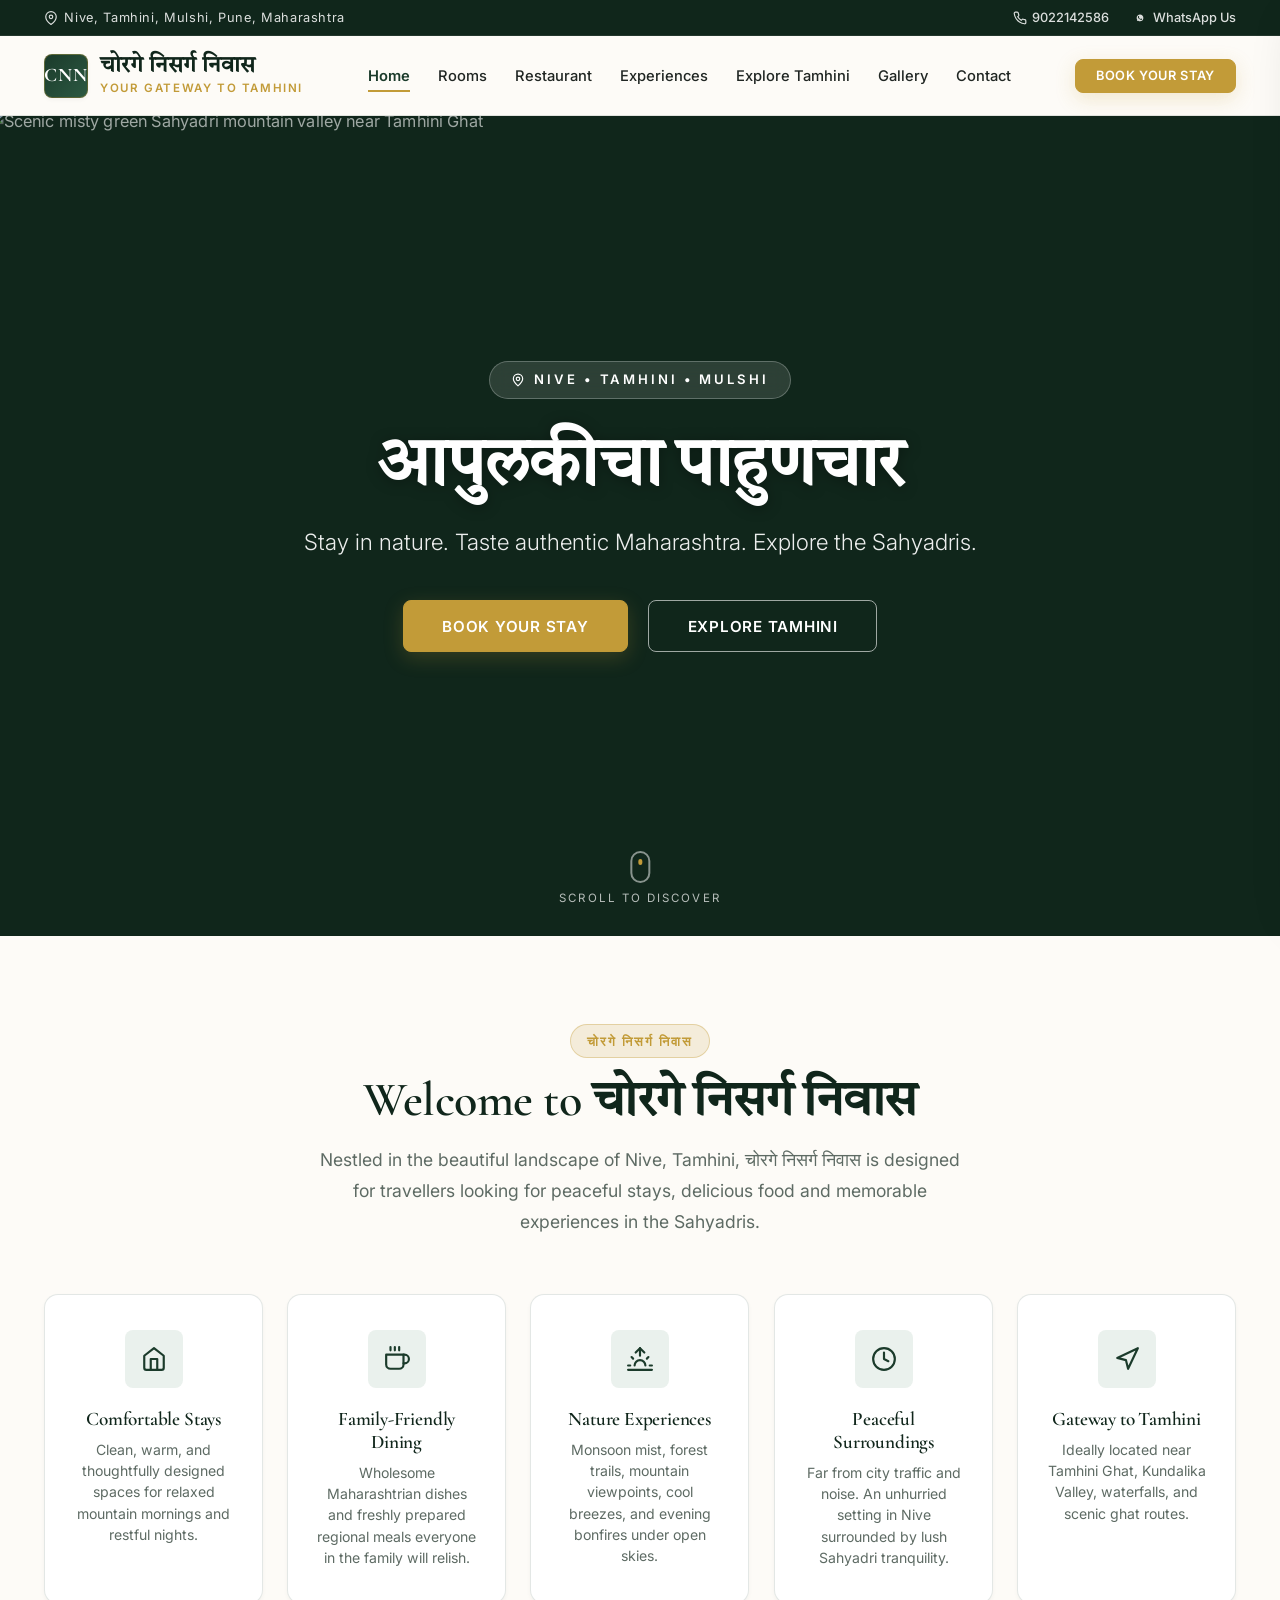
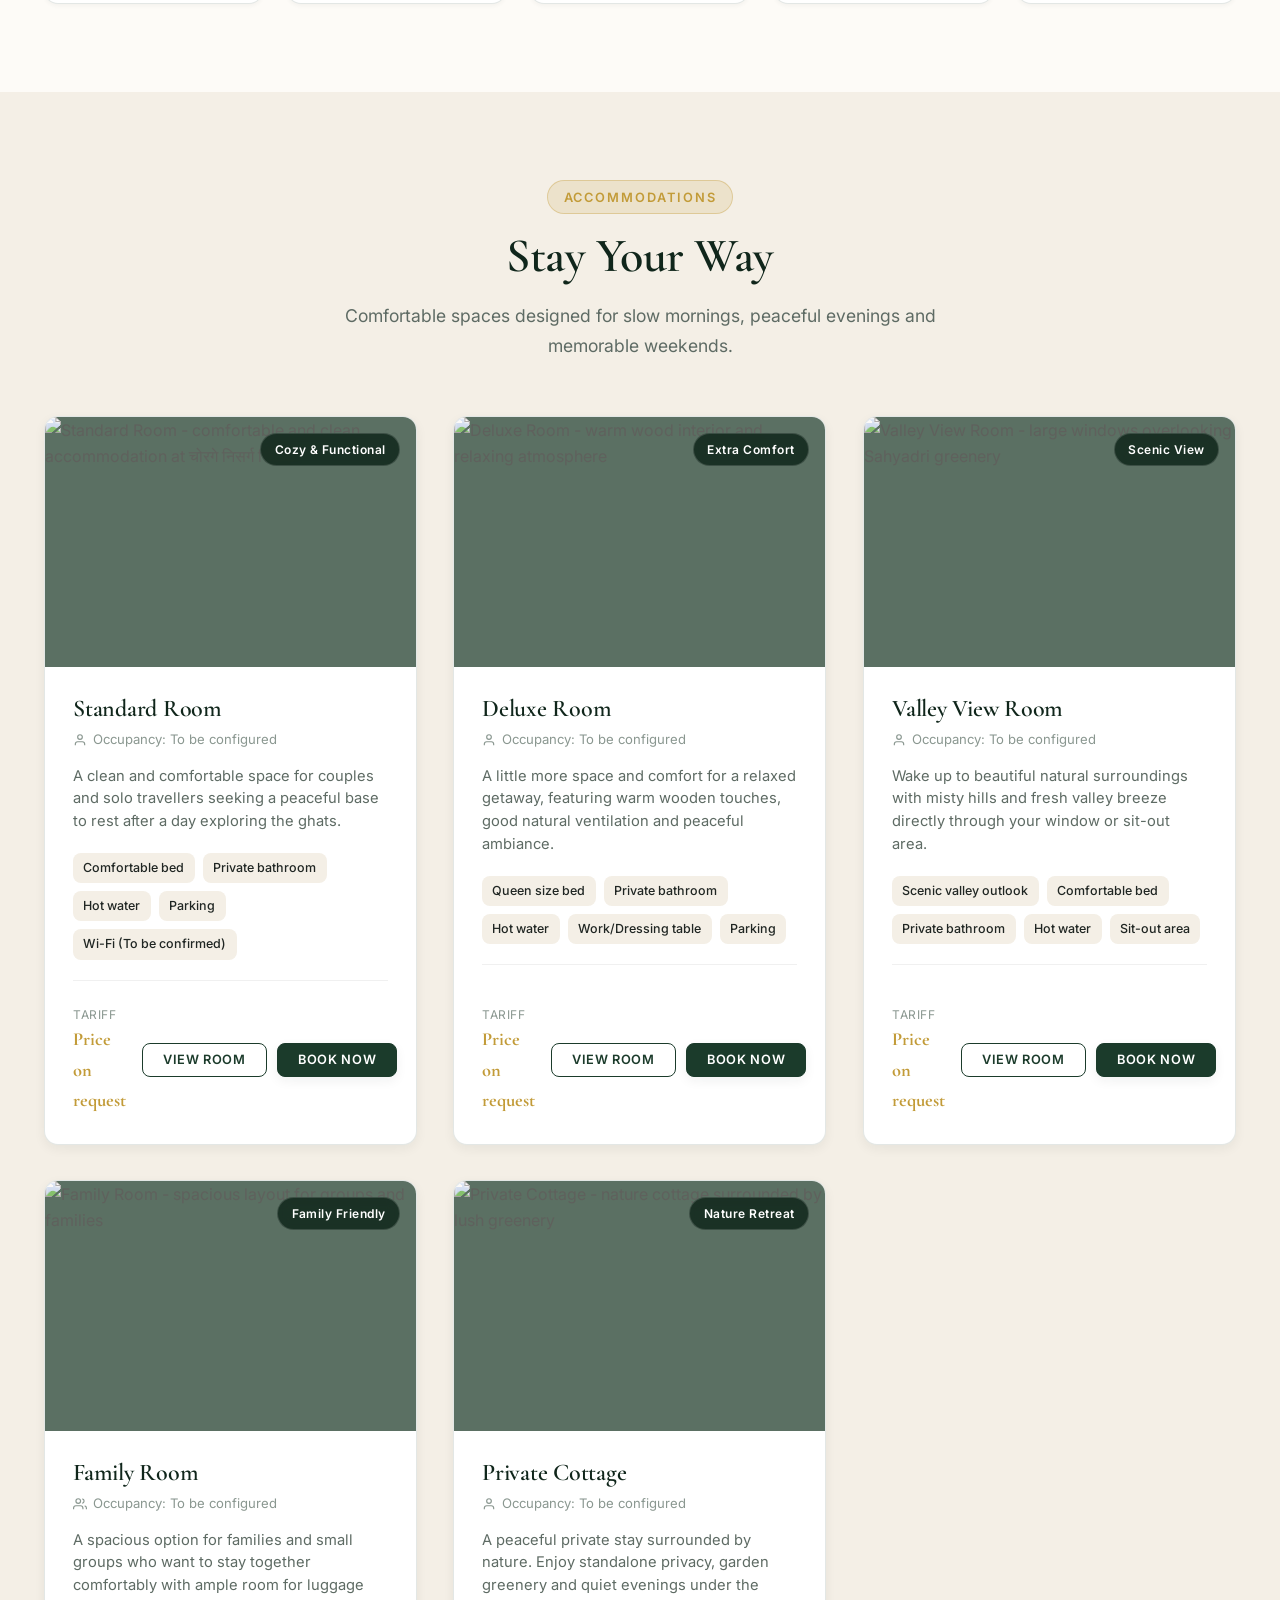
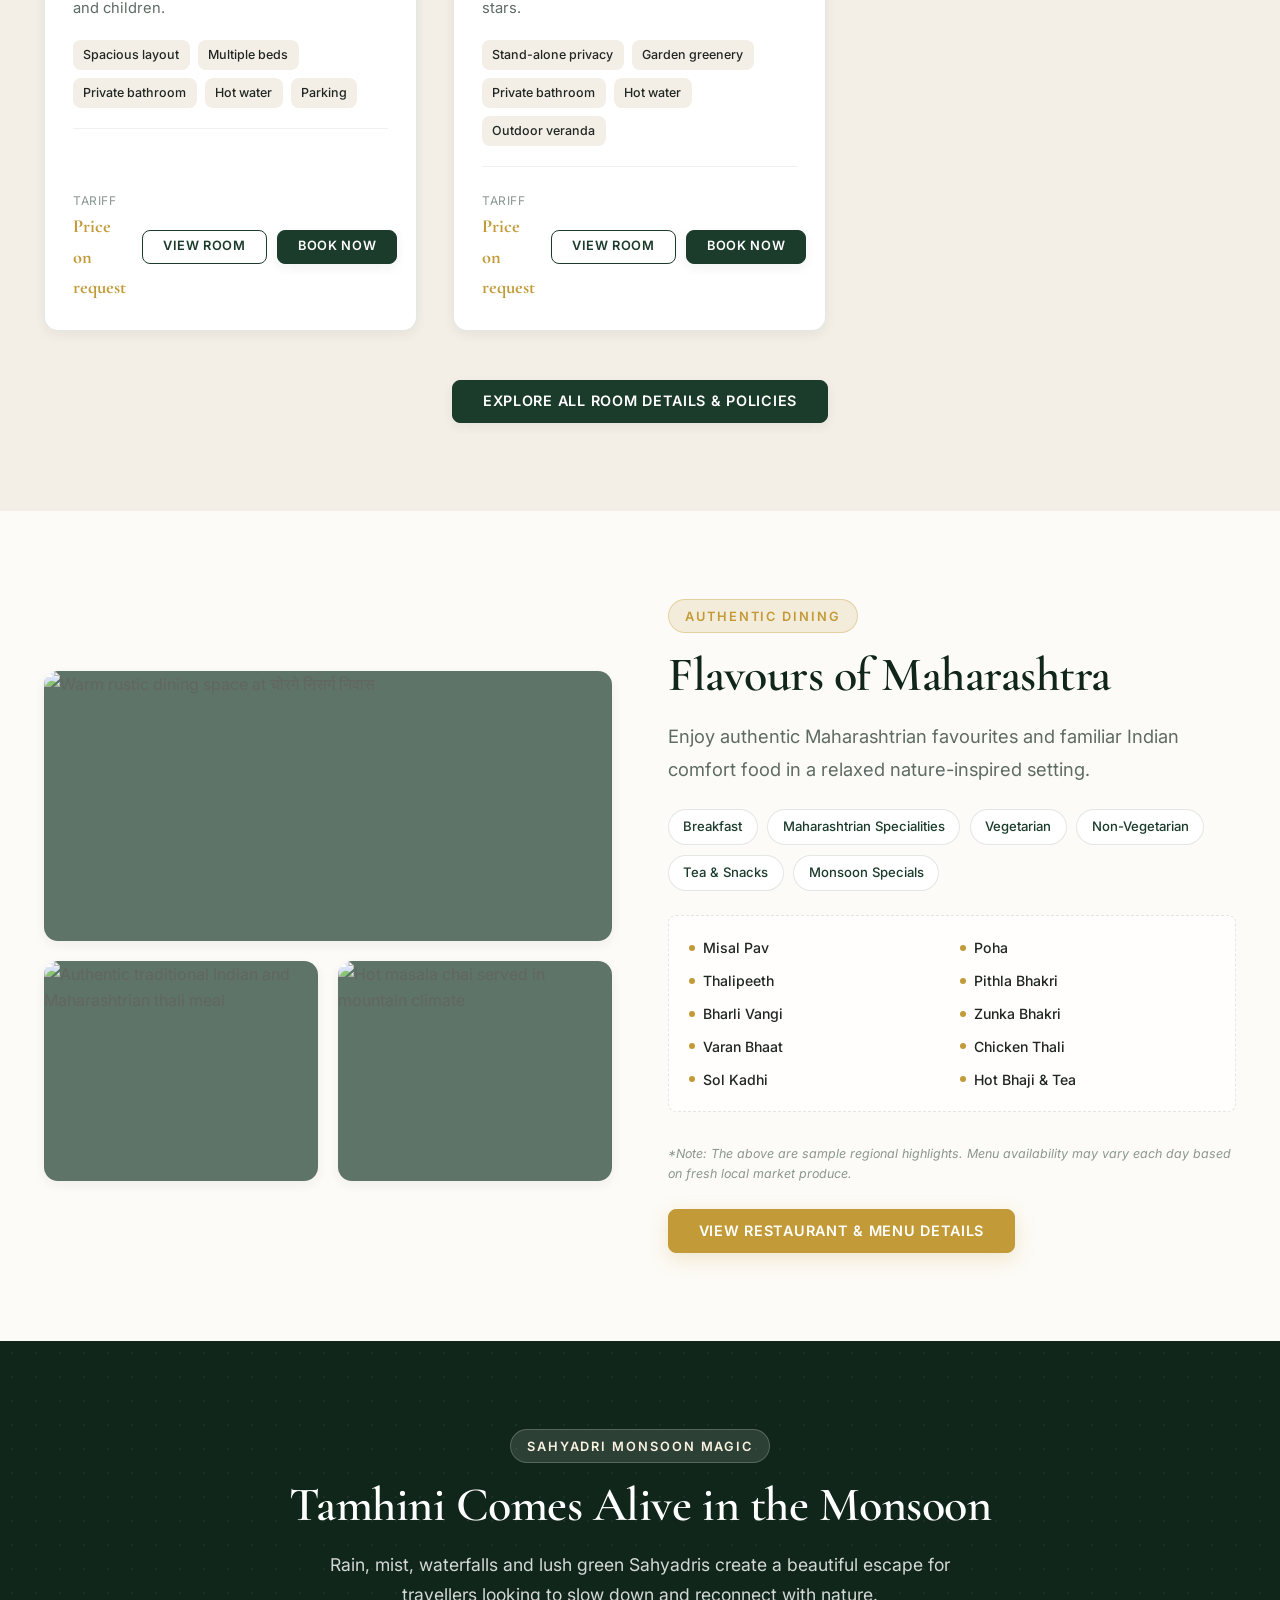
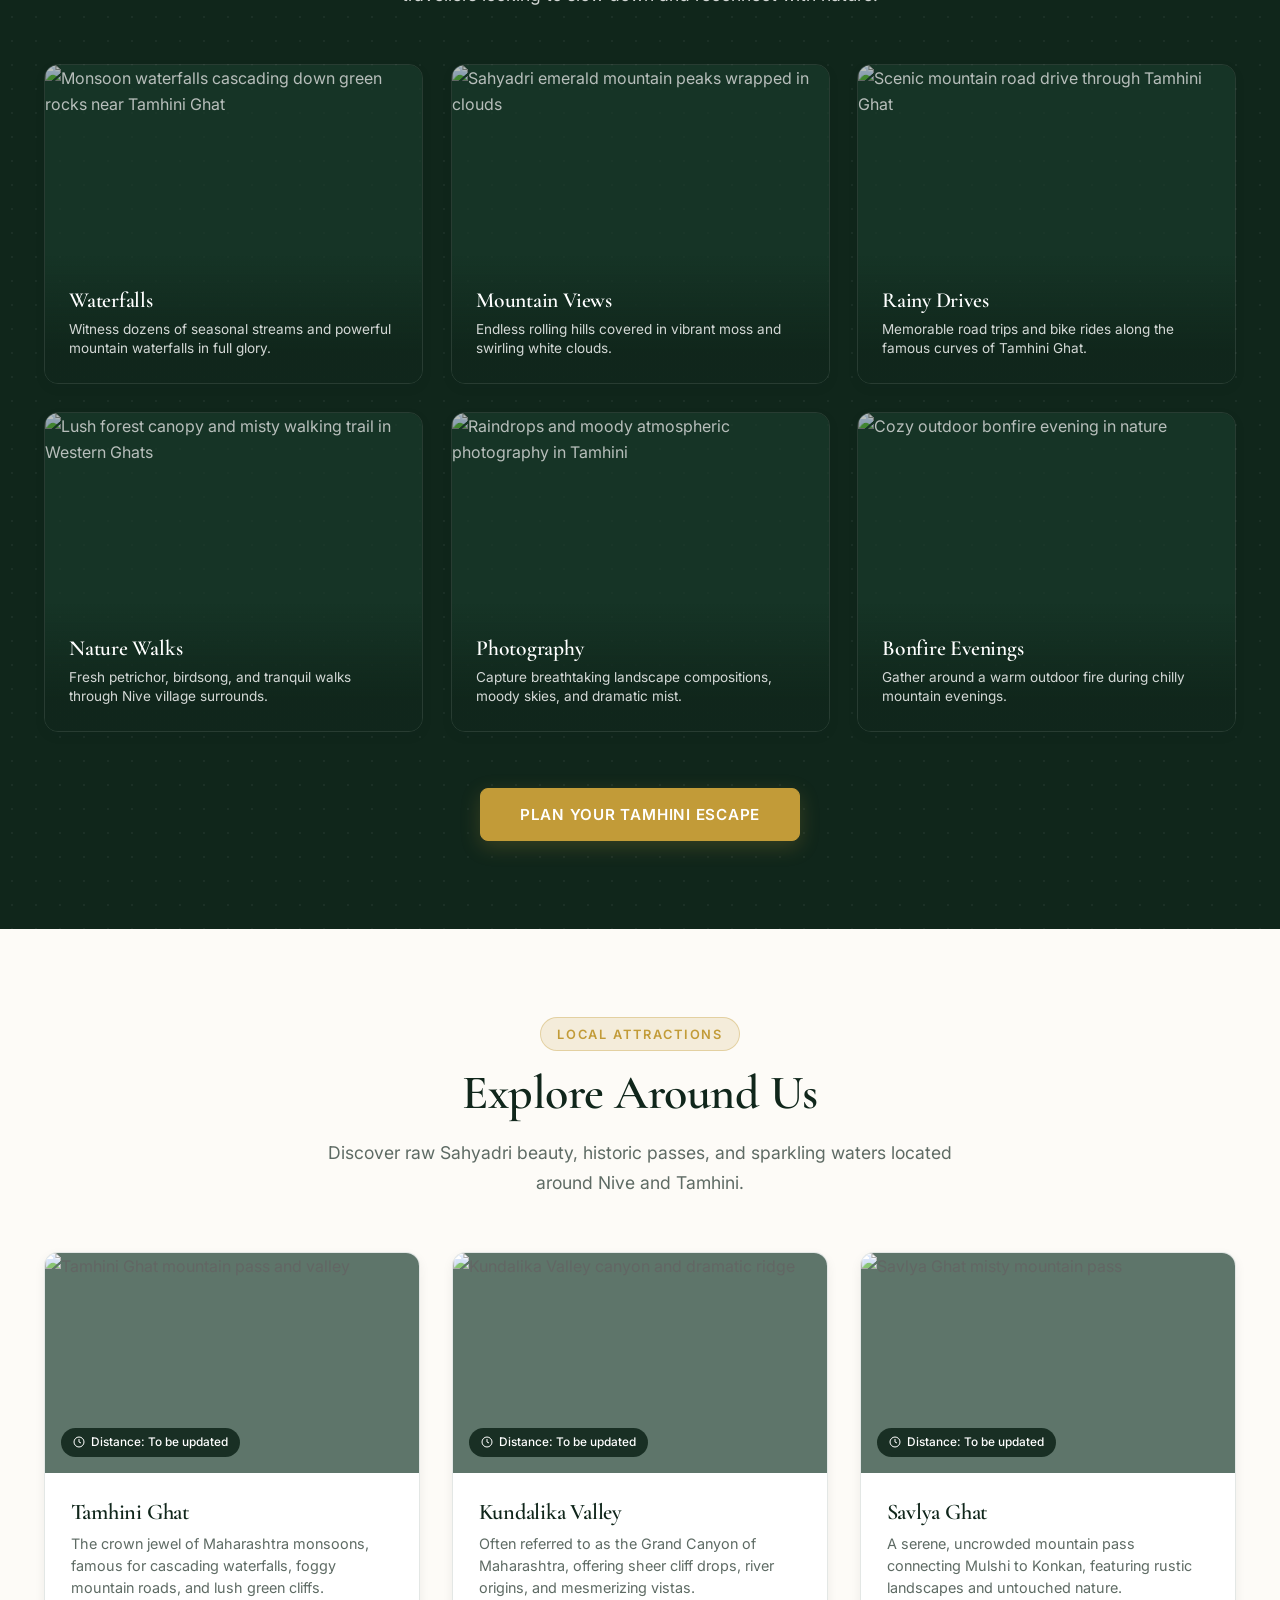
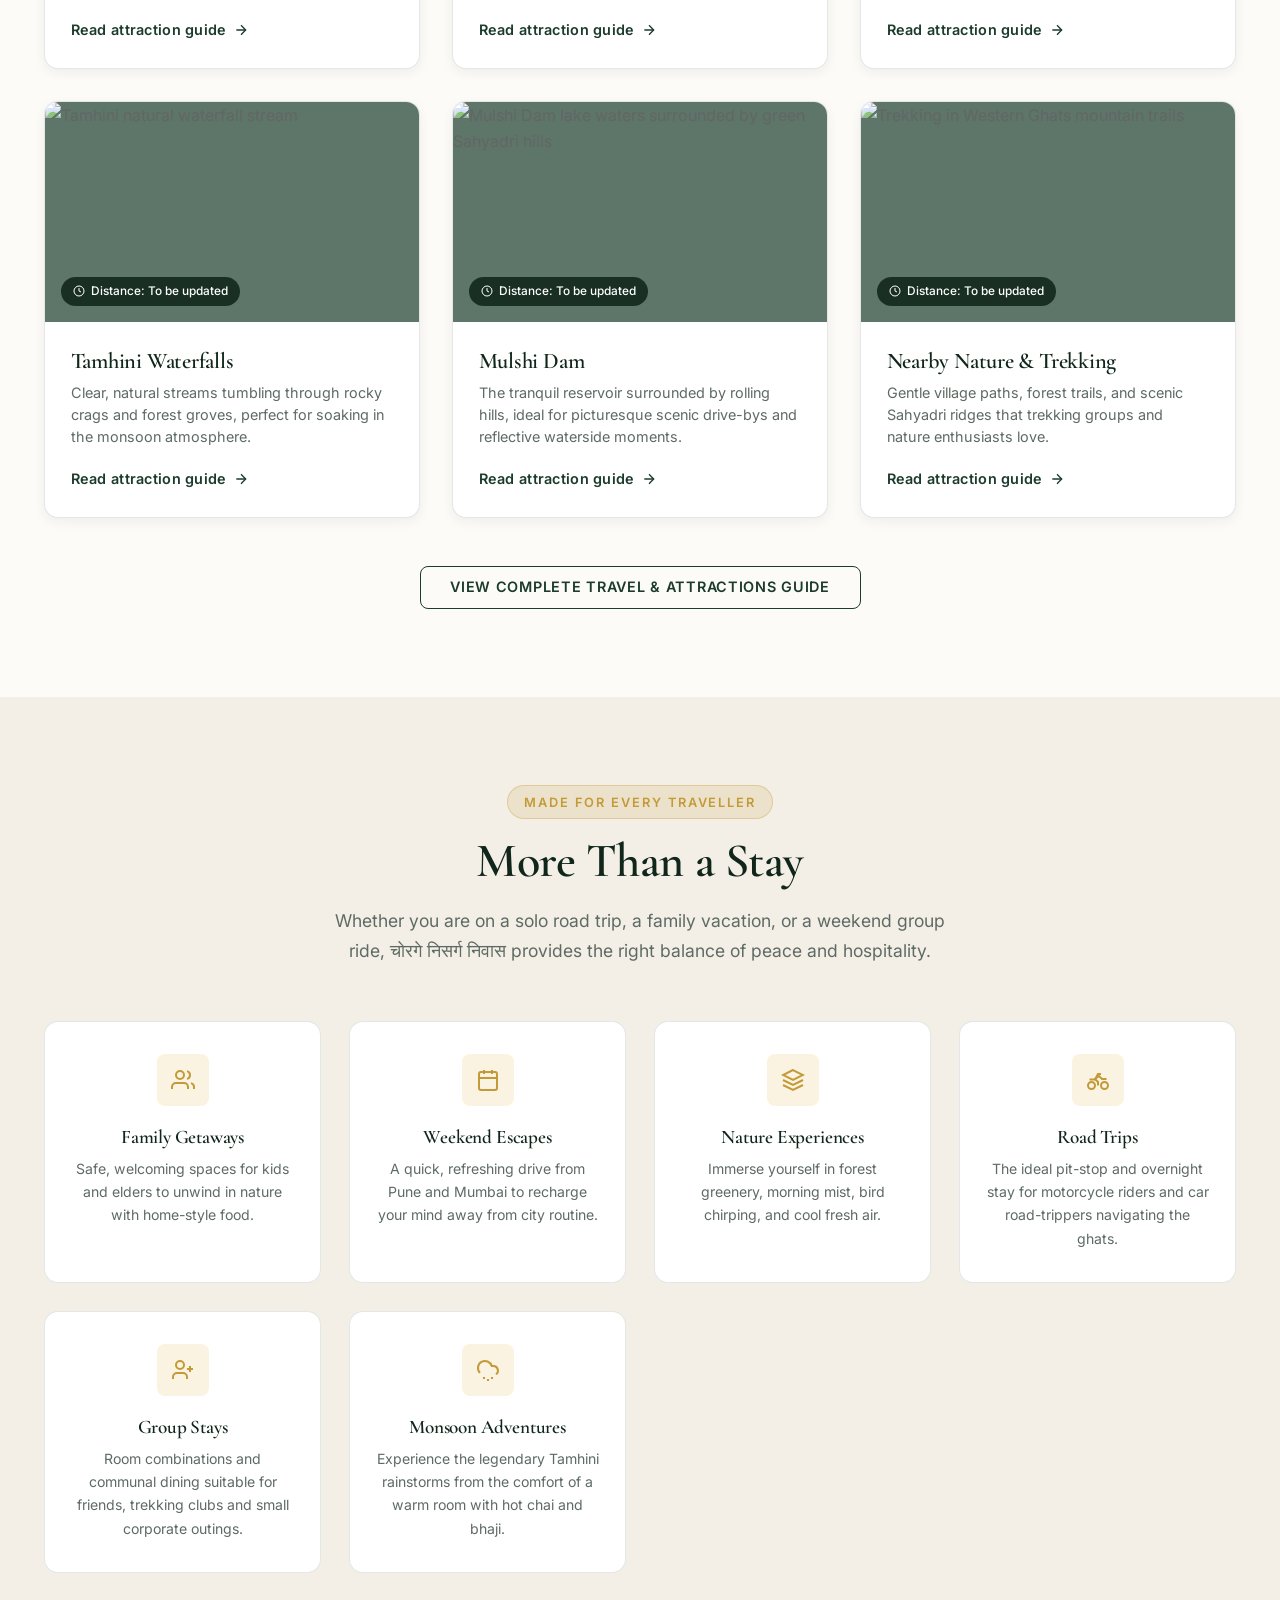
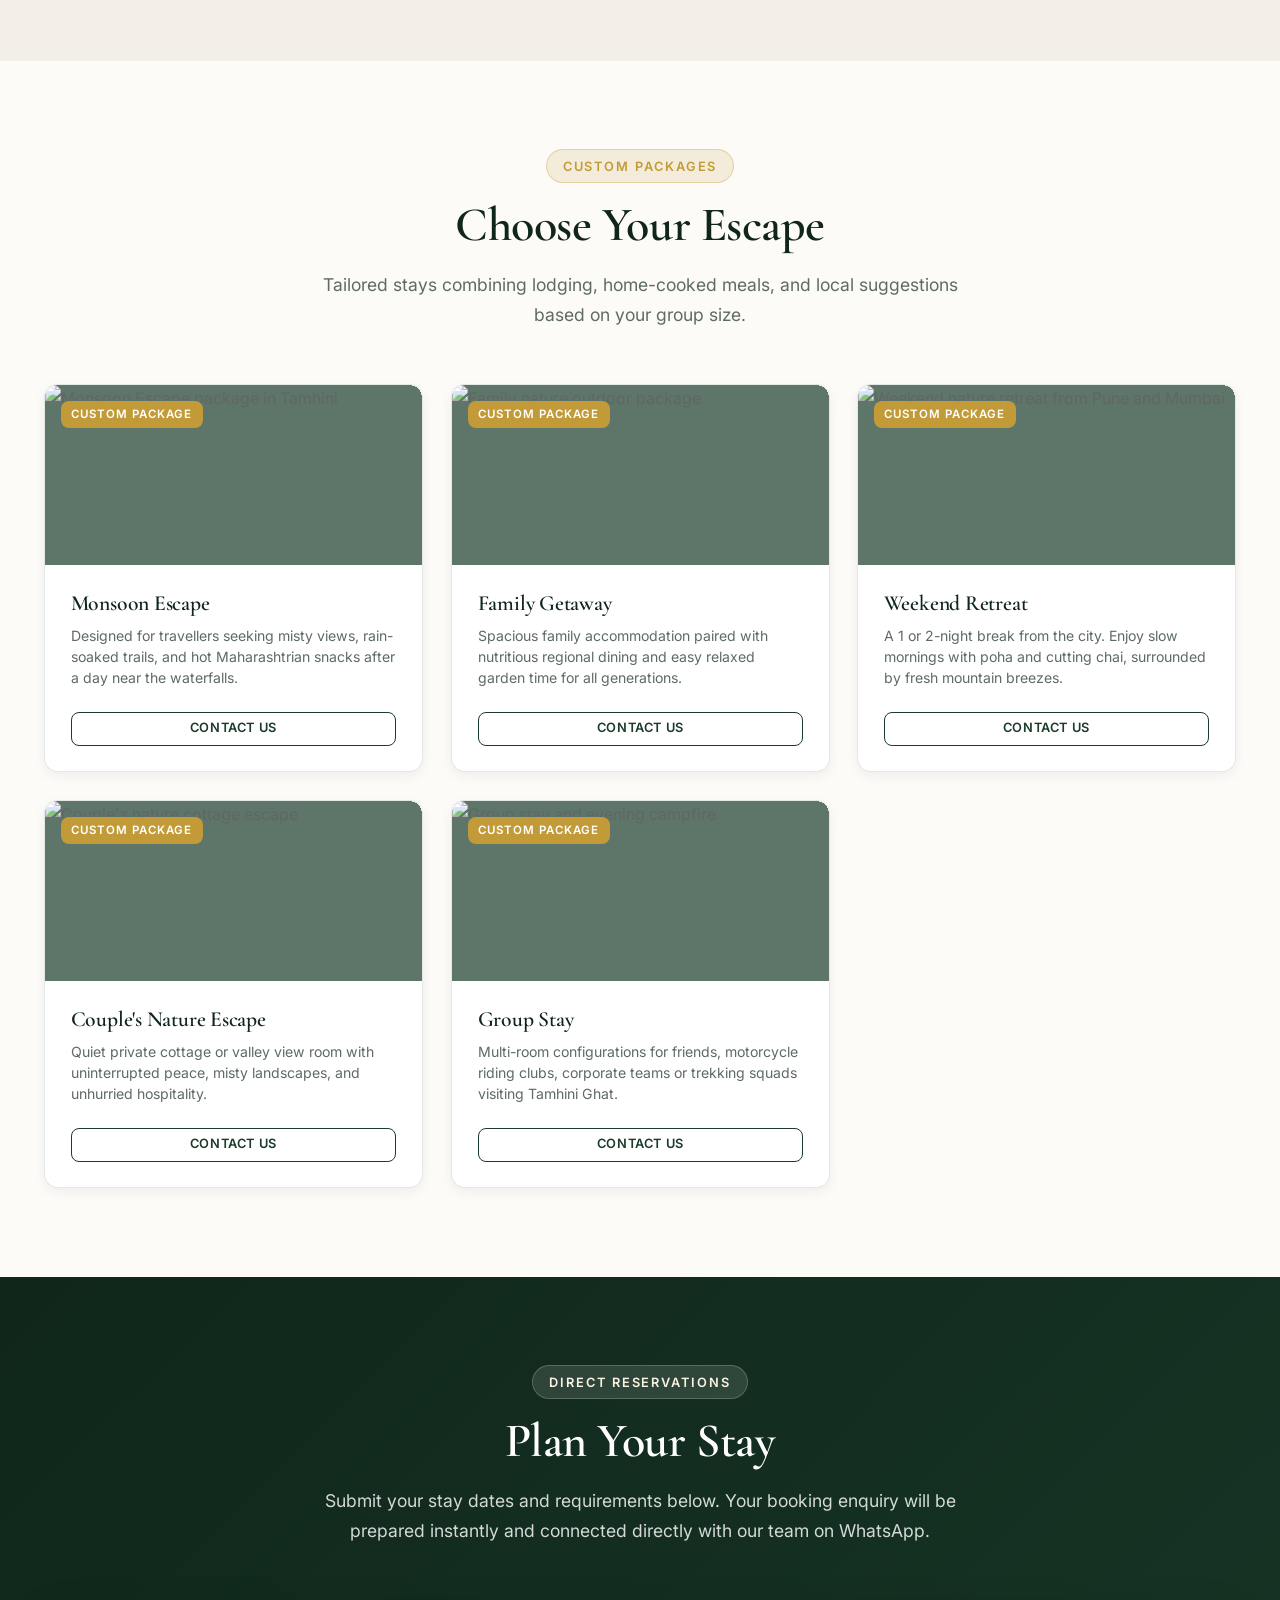
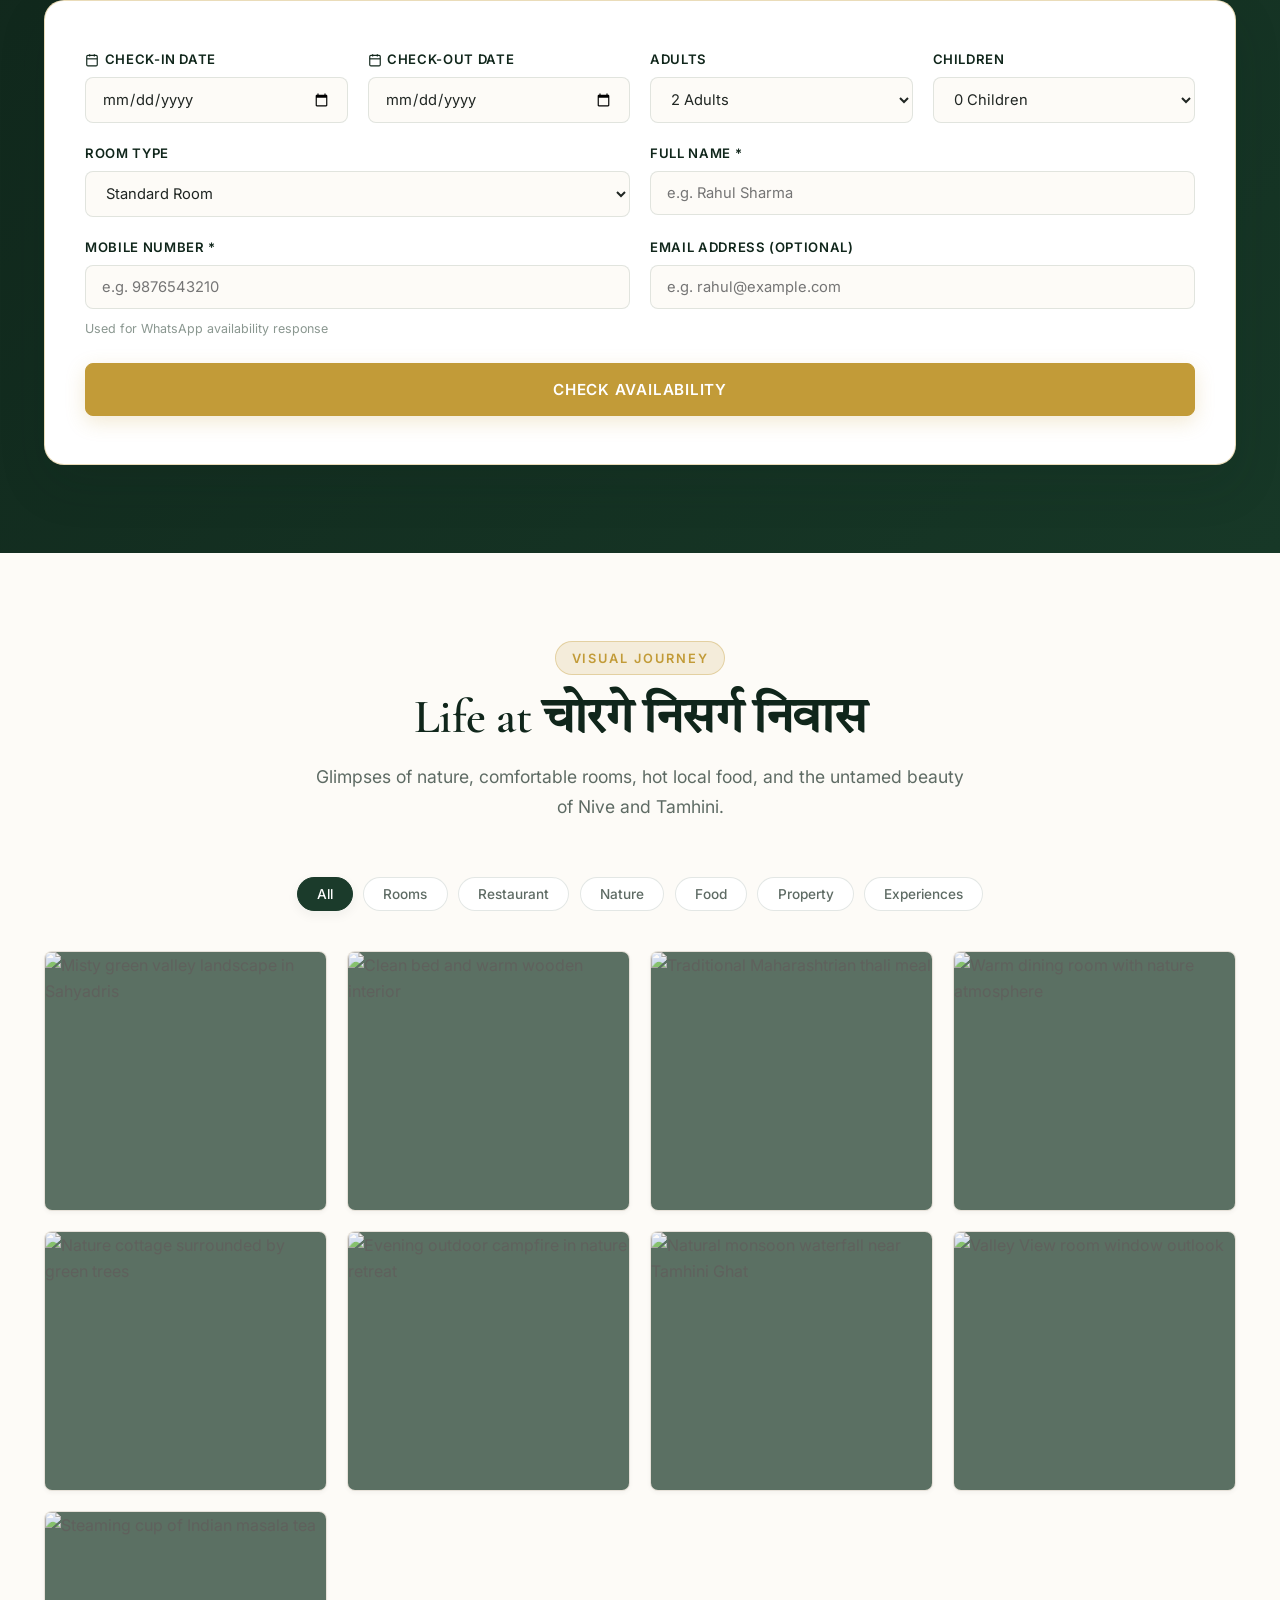
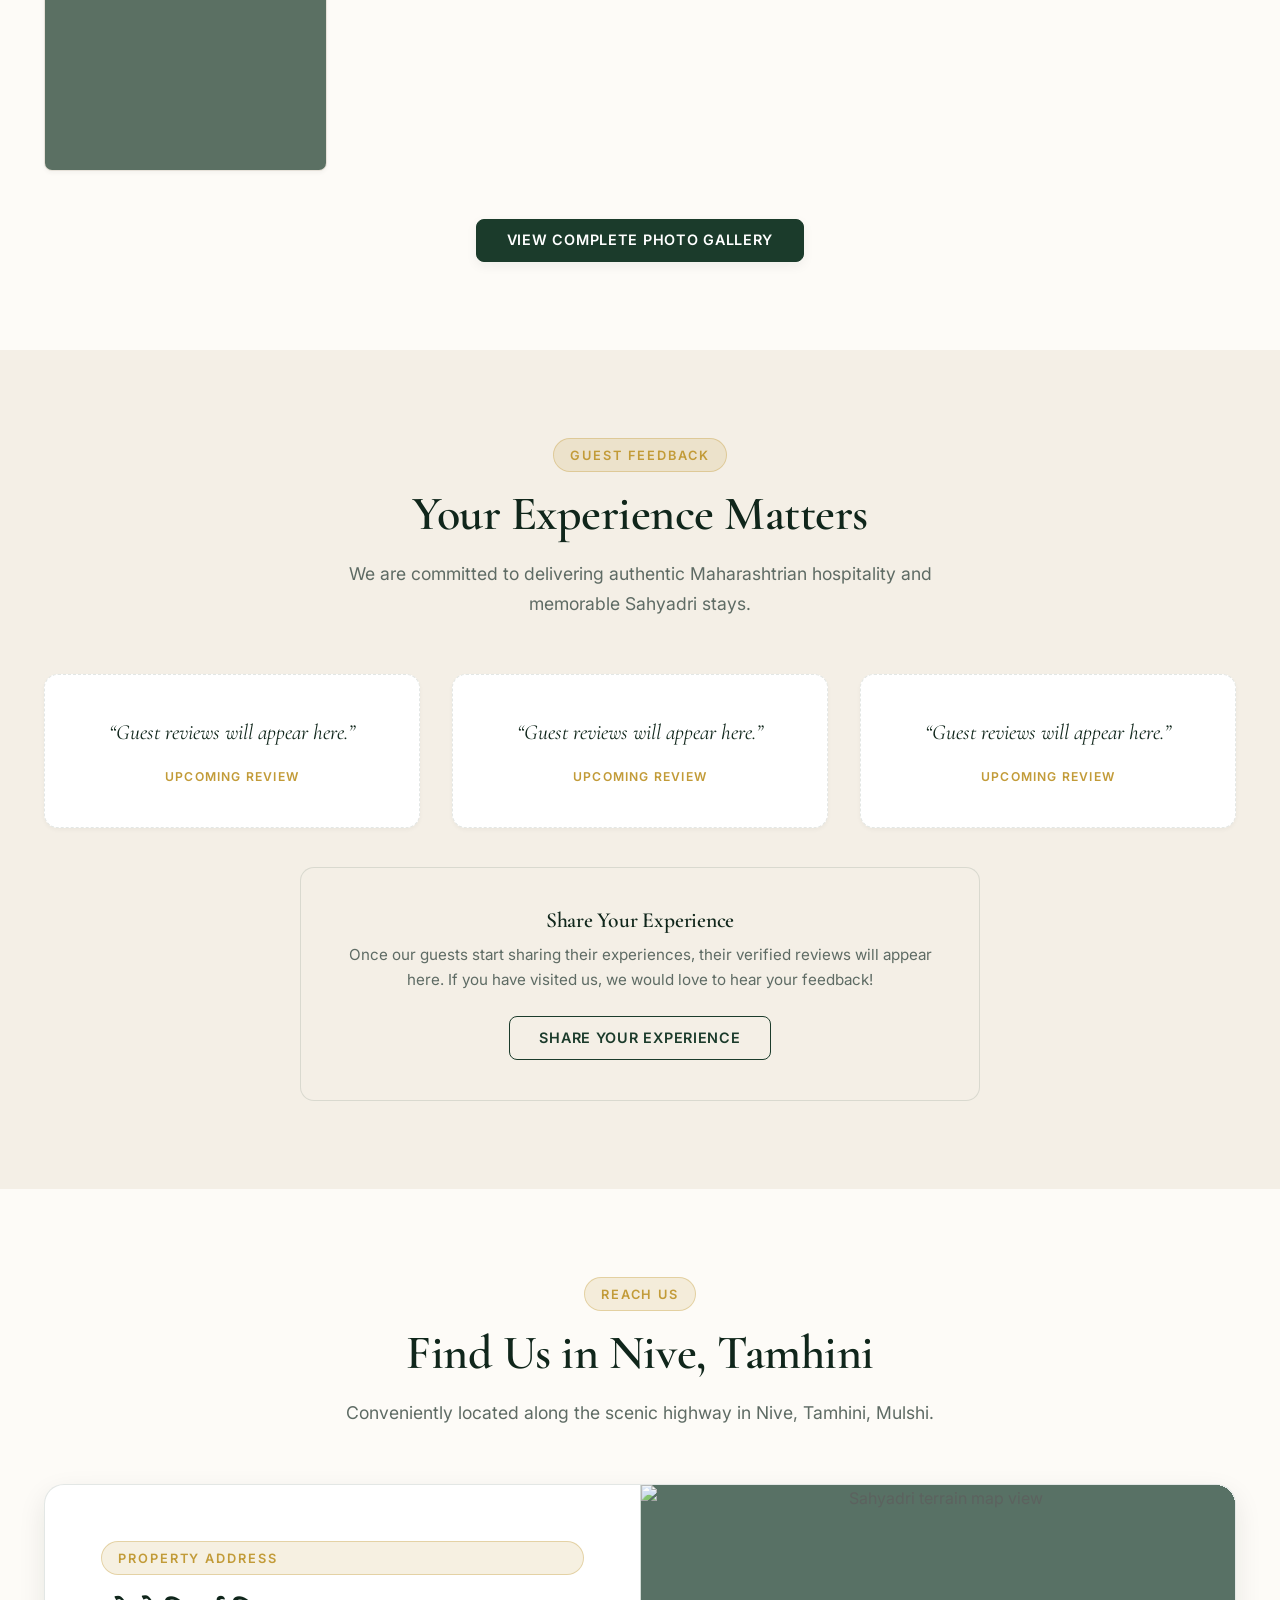
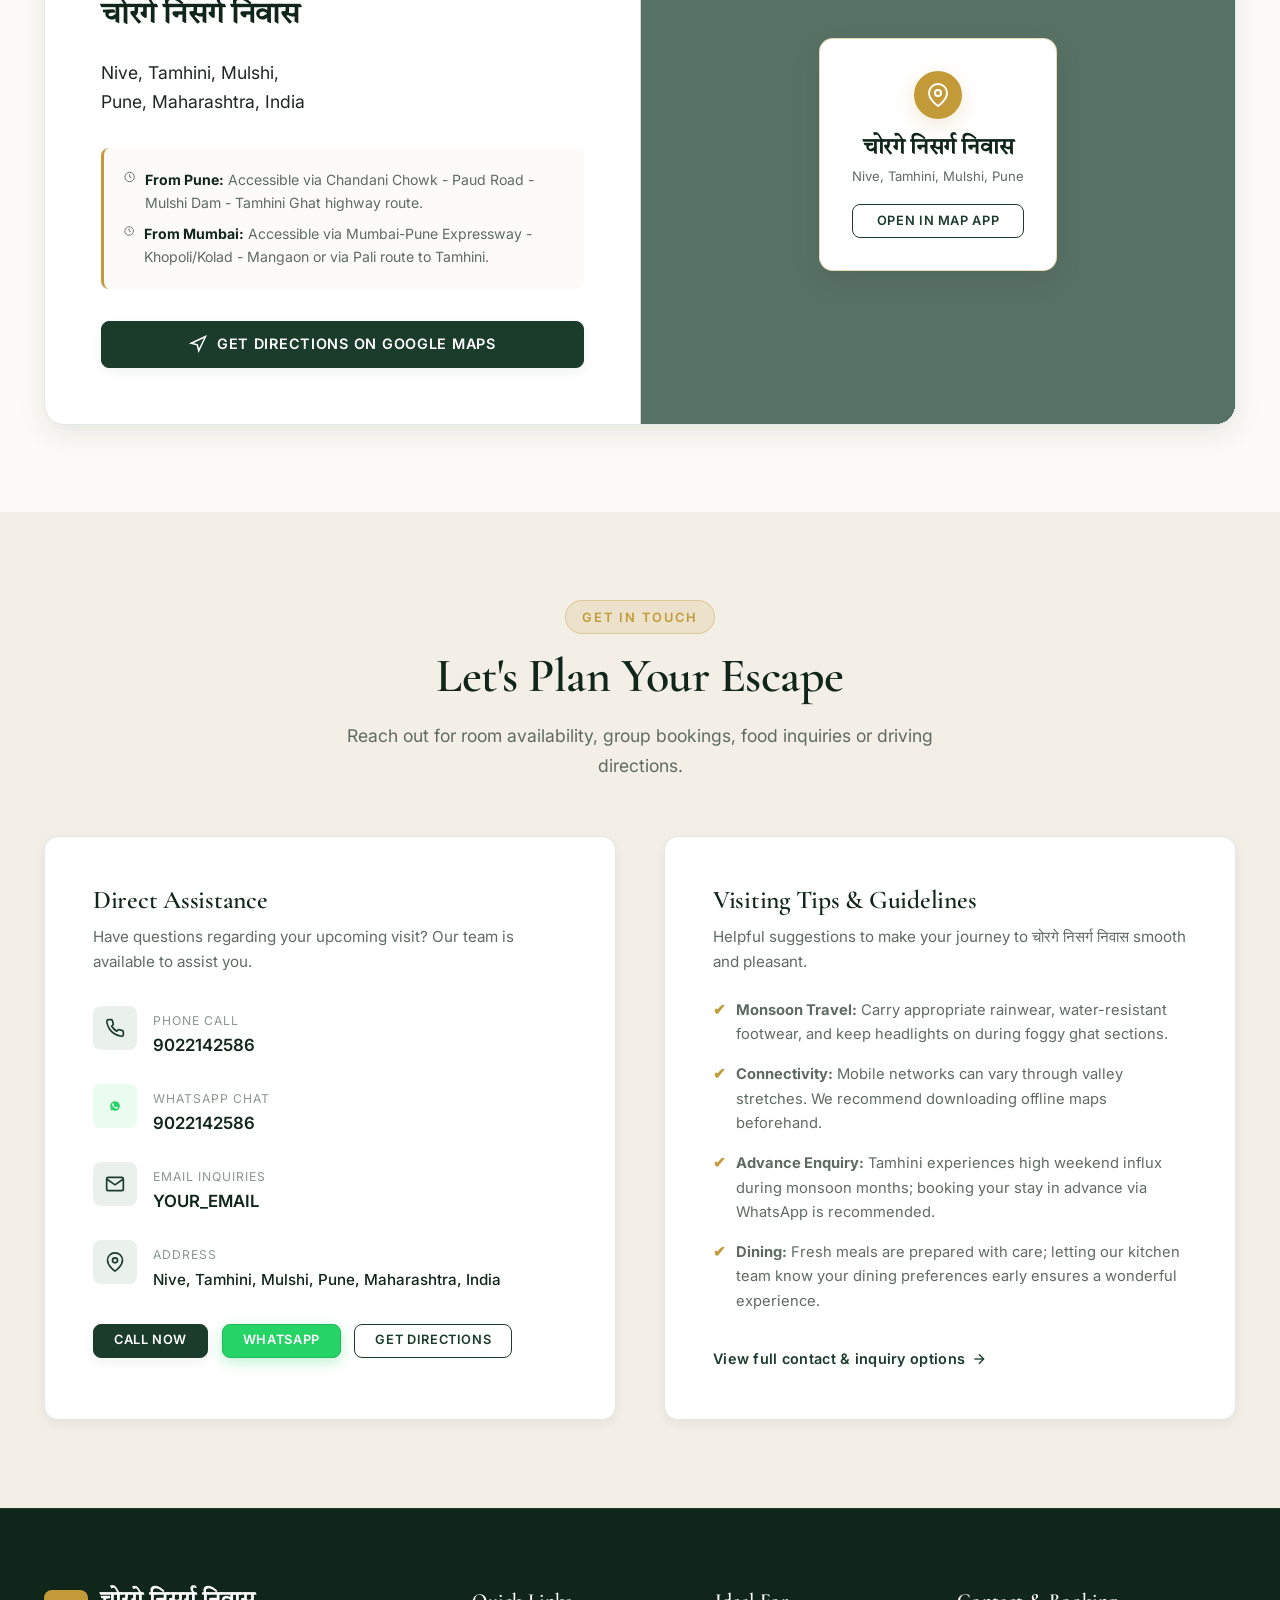
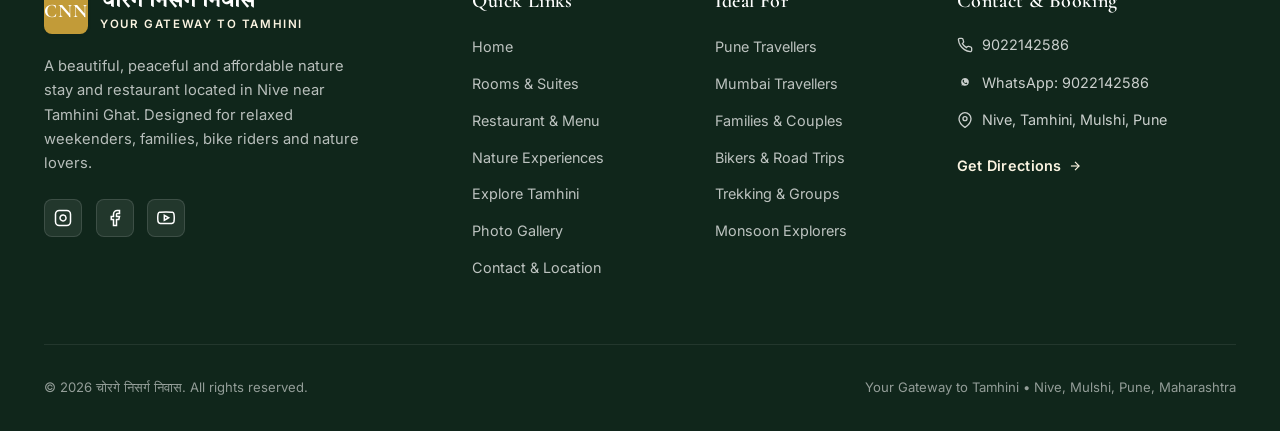
==== commit 43bdcc06: "Format index.html markup and structure" ====
--- a/Tamhini-Valley-Retreat/index.html
+++ b/Tamhini-Valley-Retreat/index.html
@@ -1,29 +1,36 @@
 <!DOCTYPE html>
 <html lang="en">
+
 <head>
   <meta charset="UTF-8">
   <meta name="viewport" content="width=device-width, initial-scale=1.0">
-  
+
   <!-- Primary SEO Tags -->
   <title>चोरगे निसर्ग निवास | Nature Stay & Restaurant Near Tamhini Ghat</title>
   <meta name="title" content="चोरगे निसर्ग निवास | Nature Stay & Restaurant Near Tamhini Ghat">
-  <meta name="description" content="चोरगे निसर्ग निवास in Nive, Mulshi, Pune offers comfortable nature stays, a welcoming restaurant and easy access to Tamhini Ghat and nearby Sahyadri attractions.">
-  <meta name="keywords" content="hotel in Tamhini, hotel near Tamhini Ghat, resort near Tamhini Ghat, stay near Tamhini Ghat, hotel in Mulshi, resort in Mulshi, hotel near Mulshi Dam, stay near Kundalika Valley, stay near Savlya Ghat, Tamhini nature stay, Tamhini hotel and restaurant, family stay near Tamhini">
+  <meta name="description"
+    content="चोरगे निसर्ग निवास in Nive, Mulshi, Pune offers comfortable nature stays, a welcoming restaurant and easy access to Tamhini Ghat and nearby Sahyadri attractions.">
+  <meta name="keywords"
+    content="hotel in Tamhini, hotel near Tamhini Ghat, resort near Tamhini Ghat, stay near Tamhini Ghat, hotel in Mulshi, resort in Mulshi, hotel near Mulshi Dam, stay near Kundalika Valley, stay near Savlya Ghat, Tamhini nature stay, Tamhini hotel and restaurant, family stay near Tamhini">
   <link rel="canonical" href="https://YOUR-DOMAIN-HERE.com/">
 
   <!-- Open Graph / Facebook -->
   <meta property="og:type" content="website">
   <meta property="og:url" content="https://YOUR-DOMAIN-HERE.com/">
   <meta property="og:title" content="चोरगे निसर्ग निवास | Nature Stay & Restaurant Near Tamhini Ghat">
-  <meta property="og:description" content="चोरगे निसर्ग निवास in Nive, Mulshi, Pune offers comfortable nature stays, a welcoming restaurant and easy access to Tamhini Ghat and nearby Sahyadri attractions.">
-  <meta property="og:image" content="https://images.unsplash.com/photo-1506744038136-46273834b3fb?auto=format&fit=crop&w=1200&q=80">
+  <meta property="og:description"
+    content="चोरगे निसर्ग निवास in Nive, Mulshi, Pune offers comfortable nature stays, a welcoming restaurant and easy access to Tamhini Ghat and nearby Sahyadri attractions.">
+  <meta property="og:image"
+    content="https://images.unsplash.com/photo-1506744038136-46273834b3fb?auto=format&fit=crop&w=1200&q=80">
 
   <!-- Twitter -->
   <meta property="twitter:card" content="summary_large_image">
   <meta property="twitter:url" content="https://YOUR-DOMAIN-HERE.com/">
   <meta property="twitter:title" content="चोरगे निसर्ग निवास | Nature Stay & Restaurant Near Tamhini Ghat">
-  <meta property="twitter:description" content="चोरगे निसर्ग निवास in Nive, Mulshi, Pune offers comfortable nature stays, a welcoming restaurant and easy access to Tamhini Ghat and nearby Sahyadri attractions.">
-  <meta property="twitter:image" content="https://images.unsplash.com/photo-1506744038136-46273834b3fb?auto=format&fit=crop&w=1200&q=80">
+  <meta property="twitter:description"
+    content="चोरगे निसर्ग निवास in Nive, Mulshi, Pune offers comfortable nature stays, a welcoming restaurant and easy access to Tamhini Ghat and nearby Sahyadri attractions.">
+  <meta property="twitter:image"
+    content="https://images.unsplash.com/photo-1506744038136-46273834b3fb?auto=format&fit=crop&w=1200&q=80">
 
   <!-- Stylesheet -->
   <link rel="stylesheet" href="css/style.css">
@@ -49,22 +56,35 @@
   }
   </script>
 </head>
+
 <body>
 
   <!-- Top Utility Bar -->
   <div class="topbar">
     <div class="container topbar-content">
       <div class="topbar-location">
-        <svg width="14" height="14" viewBox="0 0 24 24" fill="none" stroke="currentColor" stroke-width="2" stroke-linecap="round" stroke-linejoin="round"><path d="M21 10c0 7-9 13-9 13s-9-6-9-13a9 9 0 0 1 18 0z"></path><circle cx="12" cy="10" r="3"></circle></svg>
+        <svg width="14" height="14" viewBox="0 0 24 24" fill="none" stroke="currentColor" stroke-width="2"
+          stroke-linecap="round" stroke-linejoin="round">
+          <path d="M21 10c0 7-9 13-9 13s-9-6-9-13a9 9 0 0 1 18 0z"></path>
+          <circle cx="12" cy="10" r="3"></circle>
+        </svg>
         <span>Nive, Tamhini, Mulshi, Pune, Maharashtra</span>
       </div>
       <div class="topbar-contacts">
         <a href="tel:+919022142586" class="topbar-link">
-          <svg width="14" height="14" viewBox="0 0 24 24" fill="none" stroke="currentColor" stroke-width="2" stroke-linecap="round" stroke-linejoin="round"><path d="M22 16.92v3a2 2 0 0 1-2.18 2 19.79 19.79 0 0 1-8.63-3.07 19.5 19.5 0 0 1-6-6 19.79 19.79 0 0 1-3.07-8.67A2 2 0 0 1 4.11 2h3a2 2 0 0 1 2 1.72 12.84 12.84 0 0 0 .7 2.81 2 2 0 0 1-.45 2.11L8.09 9.91a16 16 0 0 0 6 6l1.27-1.27a2 2 0 0 1 2.11-.45 12.84 12.84 0 0 0 2.81.7A2 2 0 0 1 22 16.92z"></path></svg>
+          <svg width="14" height="14" viewBox="0 0 24 24" fill="none" stroke="currentColor" stroke-width="2"
+            stroke-linecap="round" stroke-linejoin="round">
+            <path
+              d="M22 16.92v3a2 2 0 0 1-2.18 2 19.79 19.79 0 0 1-8.63-3.07 19.5 19.5 0 0 1-6-6 19.79 19.79 0 0 1-3.07-8.67A2 2 0 0 1 4.11 2h3a2 2 0 0 1 2 1.72 12.84 12.84 0 0 0 .7 2.81 2 2 0 0 1-.45 2.11L8.09 9.91a16 16 0 0 0 6 6l1.27-1.27a2 2 0 0 1 2.11-.45 12.84 12.84 0 0 0 2.81.7A2 2 0 0 1 22 16.92z">
+            </path>
+          </svg>
           <span>9022142586</span>
         </a>
         <a href="https://wa.me/919022142586" target="_blank" rel="noopener noreferrer" class="topbar-link">
-          <svg width="14" height="14" viewBox="0 0 24 24" fill="currentColor"><path d="M12.031 6.172c-3.181 0-5.767 2.586-5.768 5.766-.001 1.298.38 2.27 1.019 3.287l-.582 2.128 2.182-.573c.978.58 1.911.928 3.145.929 3.178 0 5.767-2.587 5.768-5.766 0-3.18-2.587-5.771-5.764-5.771zm3.392 8.244c-.144.405-.837.774-1.17.824-.312.045-.694.073-2.179-.537-1.745-.716-2.883-2.482-2.97-2.597-.087-.116-.708-.941-.708-1.792s.448-1.274.607-1.449c.16-.175.348-.219.463-.219.117 0 .232.001.332.006.107.005.249-.041.389.296.145.348.492 1.202.535 1.29.043.088.072.19.014.305-.058.117-.087.19-.174.291-.087.102-.183.228-.261.306-.088.087-.179.183-.077.359.102.175.452.746.969 1.206.666.593 1.229.776 1.404.863.175.088.277.073.38-.044.102-.117.436-.508.552-.682.117-.175.233-.146.393-.088.16.059 1.017.479 1.192.566.175.088.291.131.334.204.043.073.043.424-.101.829z"/></svg>
+          <svg width="14" height="14" viewBox="0 0 24 24" fill="currentColor">
+            <path
+              d="M12.031 6.172c-3.181 0-5.767 2.586-5.768 5.766-.001 1.298.38 2.27 1.019 3.287l-.582 2.128 2.182-.573c.978.58 1.911.928 3.145.929 3.178 0 5.767-2.587 5.768-5.766 0-3.18-2.587-5.771-5.764-5.771zm3.392 8.244c-.144.405-.837.774-1.17.824-.312.045-.694.073-2.179-.537-1.745-.716-2.883-2.482-2.97-2.597-.087-.116-.708-.941-.708-1.792s.448-1.274.607-1.449c.16-.175.348-.219.463-.219.117 0 .232.001.332.006.107.005.249-.041.389.296.145.348.492 1.202.535 1.29.043.088.072.19.014.305-.058.117-.087.19-.174.291-.087.102-.183.228-.261.306-.088.087-.179.183-.077.359.102.175.452.746.969 1.206.666.593 1.229.776 1.404.863.175.088.277.073.38-.044.102-.117.436-.508.552-.682.117-.175.233-.146.393-.088.16.059 1.017.479 1.192.566.175.088.291.131.334.204.043.073.043.424-.101.829z" />
+          </svg>
           <span>WhatsApp Us</span>
         </a>
       </div>
@@ -125,11 +145,18 @@
     </ul>
     <div class="mobile-nav-contacts">
       <div class="mobile-contact-item">
-        <svg width="16" height="16" viewBox="0 0 24 24" fill="none" stroke="currentColor" stroke-width="2"><path d="M21 10c0 7-9 13-9 13s-9-6-9-13a9 9 0 0 1 18 0z"></path><circle cx="12" cy="10" r="3"></circle></svg>
+        <svg width="16" height="16" viewBox="0 0 24 24" fill="none" stroke="currentColor" stroke-width="2">
+          <path d="M21 10c0 7-9 13-9 13s-9-6-9-13a9 9 0 0 1 18 0z"></path>
+          <circle cx="12" cy="10" r="3"></circle>
+        </svg>
         <span>Nive, Tamhini, Mulshi</span>
       </div>
       <div class="mobile-contact-item">
-        <svg width="16" height="16" viewBox="0 0 24 24" fill="none" stroke="currentColor" stroke-width="2"><path d="M22 16.92v3a2 2 0 0 1-2.18 2 19.79 19.79 0 0 1-8.63-3.07 19.5 19.5 0 0 1-6-6 19.79 19.79 0 0 1-3.07-8.67A2 2 0 0 1 4.11 2h3a2 2 0 0 1 2 1.72 12.84 12.84 0 0 0 .7 2.81 2 2 0 0 1-.45 2.11L8.09 9.91a16 16 0 0 0 6 6l1.27-1.27a2 2 0 0 1 2.11-.45 12.84 12.84 0 0 0 2.81.7A2 2 0 0 1 22 16.92z"></path></svg>
+        <svg width="16" height="16" viewBox="0 0 24 24" fill="none" stroke="currentColor" stroke-width="2">
+          <path
+            d="M22 16.92v3a2 2 0 0 1-2.18 2 19.79 19.79 0 0 1-8.63-3.07 19.5 19.5 0 0 1-6-6 19.79 19.79 0 0 1-3.07-8.67A2 2 0 0 1 4.11 2h3a2 2 0 0 1 2 1.72 12.84 12.84 0 0 0 .7 2.81 2 2 0 0 1-.45 2.11L8.09 9.91a16 16 0 0 0 6 6l1.27-1.27a2 2 0 0 1 2.11-.45 12.84 12.84 0 0 0 2.81.7A2 2 0 0 1 22 16.92z">
+          </path>
+        </svg>
         <span>9022142586</span>
       </div>
       <a href="#booking" class="btn btn-gold btn-full btn-sm" style="margin-top: 1rem;">BOOK YOUR STAY</a>
@@ -140,20 +167,22 @@
   <section class="hero" id="home">
     <div class="hero-bg-container">
       <!-- TEMPORARY IMAGE - REPLACE WITH PROPERTY PHOTO -->
-      <img src="https://images.unsplash.com/photo-1506744038136-46273834b3fb?auto=format&fit=crop&w=1920&q=80" 
-           alt="Scenic misty green Sahyadri mountain valley near Tamhini Ghat" 
-           class="hero-bg-image">
+      <img src="https://images.unsplash.com/photo-1506744038136-46273834b3fb?auto=format&fit=crop&w=1920&q=80"
+        alt="Scenic misty green Sahyadri mountain valley near Tamhini Ghat" class="hero-bg-image">
       <div class="hero-overlay"></div>
     </div>
 
     <div class="container hero-content">
       <div class="hero-location-badge reveal">
-        <svg width="14" height="14" viewBox="0 0 24 24" fill="none" stroke="currentColor" stroke-width="2"><path d="M12 2a8 8 0 0 0-8 8c0 5.25 8 12 8 12s8-6.75 8-12a8 8 0 0 0-8-8z"></path><circle cx="12" cy="10" r="3"></circle></svg>
+        <svg width="14" height="14" viewBox="0 0 24 24" fill="none" stroke="currentColor" stroke-width="2">
+          <path d="M12 2a8 8 0 0 0-8 8c0 5.25 8 12 8 12s8-6.75 8-12a8 8 0 0 0-8-8z"></path>
+          <circle cx="12" cy="10" r="3"></circle>
+        </svg>
         <span>NIVE • TAMHINI • MULSHI</span>
       </div>
-      <h1 class="hero-title reveal delay-1">Escape to the Heart of Tamhini</h1>
+      <h1 class="hero-title reveal delay-1">आपुलकीचा पाहुणचार</h1>
       <p class="hero-subtitle reveal delay-2">Stay in nature. Taste authentic Maharashtra. Explore the Sahyadris.</p>
-      
+
       <div class="hero-buttons reveal delay-3">
         <a href="#booking" class="btn btn-gold btn-lg">BOOK YOUR STAY</a>
         <a href="explore.html" class="btn btn-outline-light btn-lg">EXPLORE TAMHINI</a>
@@ -173,7 +202,8 @@
         <span class="section-tag">चोरगे निसर्ग निवास</span>
         <h2 class="section-title">Welcome to चोरगे निसर्ग निवास</h2>
         <p class="section-subtitle text-lead">
-          Nestled in the beautiful landscape of Nive, Tamhini, चोरगे निसर्ग निवास is designed for travellers looking for peaceful stays, delicious food and memorable experiences in the Sahyadris.
+          Nestled in the beautiful landscape of Nive, Tamhini, चोरगे निसर्ग निवास is designed for travellers looking for
+          peaceful stays, delicious food and memorable experiences in the Sahyadris.
         </p>
       </div>
 
@@ -181,42 +211,75 @@
       <div class="features-grid">
         <div class="feature-card reveal delay-1">
           <div class="feature-icon-wrapper">
-            <svg width="26" height="26" viewBox="0 0 24 24" fill="none" stroke="currentColor" stroke-width="2" stroke-linecap="round" stroke-linejoin="round"><path d="M3 9l9-7 9 7v11a2 2 0 0 1-2 2H5a2 2 0 0 1-2-2z"></path><polyline points="9 22 9 12 15 12 15 22"></polyline></svg>
+            <svg width="26" height="26" viewBox="0 0 24 24" fill="none" stroke="currentColor" stroke-width="2"
+              stroke-linecap="round" stroke-linejoin="round">
+              <path d="M3 9l9-7 9 7v11a2 2 0 0 1-2 2H5a2 2 0 0 1-2-2z"></path>
+              <polyline points="9 22 9 12 15 12 15 22"></polyline>
+            </svg>
           </div>
           <h3 class="feature-title">Comfortable Stays</h3>
-          <p class="feature-desc">Clean, warm, and thoughtfully designed spaces for relaxed mountain mornings and restful nights.</p>
+          <p class="feature-desc">Clean, warm, and thoughtfully designed spaces for relaxed mountain mornings and
+            restful nights.</p>
         </div>
 
         <div class="feature-card reveal delay-2">
           <div class="feature-icon-wrapper">
-            <svg width="26" height="26" viewBox="0 0 24 24" fill="none" stroke="currentColor" stroke-width="2" stroke-linecap="round" stroke-linejoin="round"><path d="M18 8h1a4 4 0 0 1 0 8h-1"></path><path d="M2 8h16v9a4 4 0 0 1-4 4H6a4 4 0 0 1-4-4V8z"></path><line x1="6" y1="1" x2="6" y2="4"></line><line x1="10" y1="1" x2="10" y2="4"></line><line x1="14" y1="1" x2="14" y2="4"></line></svg>
+            <svg width="26" height="26" viewBox="0 0 24 24" fill="none" stroke="currentColor" stroke-width="2"
+              stroke-linecap="round" stroke-linejoin="round">
+              <path d="M18 8h1a4 4 0 0 1 0 8h-1"></path>
+              <path d="M2 8h16v9a4 4 0 0 1-4 4H6a4 4 0 0 1-4-4V8z"></path>
+              <line x1="6" y1="1" x2="6" y2="4"></line>
+              <line x1="10" y1="1" x2="10" y2="4"></line>
+              <line x1="14" y1="1" x2="14" y2="4"></line>
+            </svg>
           </div>
           <h3 class="feature-title">Family-Friendly Dining</h3>
-          <p class="feature-desc">Wholesome Maharashtrian dishes and freshly prepared regional meals everyone in the family will relish.</p>
+          <p class="feature-desc">Wholesome Maharashtrian dishes and freshly prepared regional meals everyone in the
+            family will relish.</p>
         </div>
 
         <div class="feature-card reveal delay-3">
           <div class="feature-icon-wrapper">
-            <svg width="26" height="26" viewBox="0 0 24 24" fill="none" stroke="currentColor" stroke-width="2" stroke-linecap="round" stroke-linejoin="round"><path d="M17 18a5 5 0 0 0-10 0"></path><line x1="12" y1="9" x2="12" y2="2"></line><line x1="4.22" y1="10.22" x2="5.64" y2="11.64"></line><line x1="1" y1="18" x2="3" y2="18"></line><line x1="21" y1="18" x2="23" y2="18"></line><line x1="18.36" y1="11.64" x2="19.78" y2="10.22"></line><line x1="23" y1="22" x2="1" y2="22"></line><polyline points="8 6 12 2 16 6"></polyline></svg>
+            <svg width="26" height="26" viewBox="0 0 24 24" fill="none" stroke="currentColor" stroke-width="2"
+              stroke-linecap="round" stroke-linejoin="round">
+              <path d="M17 18a5 5 0 0 0-10 0"></path>
+              <line x1="12" y1="9" x2="12" y2="2"></line>
+              <line x1="4.22" y1="10.22" x2="5.64" y2="11.64"></line>
+              <line x1="1" y1="18" x2="3" y2="18"></line>
+              <line x1="21" y1="18" x2="23" y2="18"></line>
+              <line x1="18.36" y1="11.64" x2="19.78" y2="10.22"></line>
+              <line x1="23" y1="22" x2="1" y2="22"></line>
+              <polyline points="8 6 12 2 16 6"></polyline>
+            </svg>
           </div>
           <h3 class="feature-title">Nature Experiences</h3>
-          <p class="feature-desc">Monsoon mist, forest trails, mountain viewpoints, cool breezes, and evening bonfires under open skies.</p>
+          <p class="feature-desc">Monsoon mist, forest trails, mountain viewpoints, cool breezes, and evening bonfires
+            under open skies.</p>
         </div>
 
         <div class="feature-card reveal delay-4">
           <div class="feature-icon-wrapper">
-            <svg width="26" height="26" viewBox="0 0 24 24" fill="none" stroke="currentColor" stroke-width="2" stroke-linecap="round" stroke-linejoin="round"><circle cx="12" cy="12" r="10"></circle><path d="M12 6v6l4 2"></path></svg>
+            <svg width="26" height="26" viewBox="0 0 24 24" fill="none" stroke="currentColor" stroke-width="2"
+              stroke-linecap="round" stroke-linejoin="round">
+              <circle cx="12" cy="12" r="10"></circle>
+              <path d="M12 6v6l4 2"></path>
+            </svg>
           </div>
           <h3 class="feature-title">Peaceful Surroundings</h3>
-          <p class="feature-desc">Far from city traffic and noise. An unhurried setting in Nive surrounded by lush Sahyadri tranquility.</p>
+          <p class="feature-desc">Far from city traffic and noise. An unhurried setting in Nive surrounded by lush
+            Sahyadri tranquility.</p>
         </div>
 
         <div class="feature-card reveal delay-1">
           <div class="feature-icon-wrapper">
-            <svg width="26" height="26" viewBox="0 0 24 24" fill="none" stroke="currentColor" stroke-width="2" stroke-linecap="round" stroke-linejoin="round"><polygon points="3 11 22 2 13 21 11 13 3 11"></polygon></svg>
+            <svg width="26" height="26" viewBox="0 0 24 24" fill="none" stroke="currentColor" stroke-width="2"
+              stroke-linecap="round" stroke-linejoin="round">
+              <polygon points="3 11 22 2 13 21 11 13 3 11"></polygon>
+            </svg>
           </div>
           <h3 class="feature-title">Gateway to Tamhini</h3>
-          <p class="feature-desc">Ideally located near Tamhini Ghat, Kundalika Valley, waterfalls, and scenic ghat routes.</p>
+          <p class="feature-desc">Ideally located near Tamhini Ghat, Kundalika Valley, waterfalls, and scenic ghat
+            routes.</p>
         </div>
       </div>
     </div>
@@ -228,7 +291,8 @@
       <div class="section-header text-center reveal">
         <span class="section-tag">Accommodations</span>
         <h2 class="section-title">Stay Your Way</h2>
-        <p class="section-subtitle">Comfortable spaces designed for slow mornings, peaceful evenings and memorable weekends.</p>
+        <p class="section-subtitle">Comfortable spaces designed for slow mornings, peaceful evenings and memorable
+          weekends.</p>
       </div>
 
       <!-- 5 Room Cards -->
@@ -237,20 +301,24 @@
         <article class="room-card reveal delay-1">
           <div class="room-image-wrap">
             <!-- TEMPORARY IMAGE - REPLACE WITH PROPERTY PHOTO -->
-            <img src="https://images.unsplash.com/photo-1590490360182-c33d57733427?auto=format&fit=crop&w=800&q=80" 
-                 alt="Standard Room - comfortable and clean accommodation at चोरगे निसर्ग निवास" 
-                 class="room-image" loading="lazy">
+            <img src="https://images.unsplash.com/photo-1590490360182-c33d57733427?auto=format&fit=crop&w=800&q=80"
+              alt="Standard Room - comfortable and clean accommodation at चोरगे निसर्ग निवास" class="room-image"
+              loading="lazy">
             <span class="room-badge">Cozy & Functional</span>
           </div>
           <div class="room-content">
             <div class="room-header">
               <h3 class="room-name">Standard Room</h3>
               <div class="room-occupancy">
-                <svg width="14" height="14" viewBox="0 0 24 24" fill="none" stroke="currentColor" stroke-width="2"><path d="M20 21v-2a4 4 0 0 0-4-4H8a4 4 0 0 0-4 4v2"></path><circle cx="12" cy="7" r="4"></circle></svg>
+                <svg width="14" height="14" viewBox="0 0 24 24" fill="none" stroke="currentColor" stroke-width="2">
+                  <path d="M20 21v-2a4 4 0 0 0-4-4H8a4 4 0 0 0-4 4v2"></path>
+                  <circle cx="12" cy="7" r="4"></circle>
+                </svg>
                 <span>Occupancy: To be configured</span>
               </div>
             </div>
-            <p class="room-description">A clean and comfortable space for couples and solo travellers seeking a peaceful base to rest after a day exploring the ghats.</p>
+            <p class="room-description">A clean and comfortable space for couples and solo travellers seeking a peaceful
+              base to rest after a day exploring the ghats.</p>
             <div class="room-amenities">
               <span class="amenity-chip">Comfortable bed</span>
               <span class="amenity-chip">Private bathroom</span>
@@ -275,20 +343,23 @@
         <article class="room-card reveal delay-2">
           <div class="room-image-wrap">
             <!-- TEMPORARY IMAGE - REPLACE WITH PROPERTY PHOTO -->
-            <img src="https://images.unsplash.com/photo-1566665797739-1674de7a421a?auto=format&fit=crop&w=800&q=80" 
-                 alt="Deluxe Room - warm wood interior and relaxing atmosphere" 
-                 class="room-image" loading="lazy">
+            <img src="https://images.unsplash.com/photo-1566665797739-1674de7a421a?auto=format&fit=crop&w=800&q=80"
+              alt="Deluxe Room - warm wood interior and relaxing atmosphere" class="room-image" loading="lazy">
             <span class="room-badge">Extra Comfort</span>
           </div>
           <div class="room-content">
             <div class="room-header">
               <h3 class="room-name">Deluxe Room</h3>
               <div class="room-occupancy">
-                <svg width="14" height="14" viewBox="0 0 24 24" fill="none" stroke="currentColor" stroke-width="2"><path d="M20 21v-2a4 4 0 0 0-4-4H8a4 4 0 0 0-4 4v2"></path><circle cx="12" cy="7" r="4"></circle></svg>
+                <svg width="14" height="14" viewBox="0 0 24 24" fill="none" stroke="currentColor" stroke-width="2">
+                  <path d="M20 21v-2a4 4 0 0 0-4-4H8a4 4 0 0 0-4 4v2"></path>
+                  <circle cx="12" cy="7" r="4"></circle>
+                </svg>
                 <span>Occupancy: To be configured</span>
               </div>
             </div>
-            <p class="room-description">A little more space and comfort for a relaxed getaway, featuring warm wooden touches, good natural ventilation and peaceful ambiance.</p>
+            <p class="room-description">A little more space and comfort for a relaxed getaway, featuring warm wooden
+              touches, good natural ventilation and peaceful ambiance.</p>
             <div class="room-amenities">
               <span class="amenity-chip">Queen size bed</span>
               <span class="amenity-chip">Private bathroom</span>
@@ -313,20 +384,23 @@
         <article class="room-card reveal delay-3">
           <div class="room-image-wrap">
             <!-- TEMPORARY IMAGE - REPLACE WITH PROPERTY PHOTO -->
-            <img src="https://images.unsplash.com/photo-1582719478250-c89cae4dc85b?auto=format&fit=crop&w=800&q=80" 
-                 alt="Valley View Room - large windows overlooking Sahyadri greenery" 
-                 class="room-image" loading="lazy">
+            <img src="https://images.unsplash.com/photo-1582719478250-c89cae4dc85b?auto=format&fit=crop&w=800&q=80"
+              alt="Valley View Room - large windows overlooking Sahyadri greenery" class="room-image" loading="lazy">
             <span class="room-badge">Scenic View</span>
           </div>
           <div class="room-content">
             <div class="room-header">
               <h3 class="room-name">Valley View Room</h3>
               <div class="room-occupancy">
-                <svg width="14" height="14" viewBox="0 0 24 24" fill="none" stroke="currentColor" stroke-width="2"><path d="M20 21v-2a4 4 0 0 0-4-4H8a4 4 0 0 0-4 4v2"></path><circle cx="12" cy="7" r="4"></circle></svg>
+                <svg width="14" height="14" viewBox="0 0 24 24" fill="none" stroke="currentColor" stroke-width="2">
+                  <path d="M20 21v-2a4 4 0 0 0-4-4H8a4 4 0 0 0-4 4v2"></path>
+                  <circle cx="12" cy="7" r="4"></circle>
+                </svg>
                 <span>Occupancy: To be configured</span>
               </div>
             </div>
-            <p class="room-description">Wake up to beautiful natural surroundings with misty hills and fresh valley breeze directly through your window or sit-out area.</p>
+            <p class="room-description">Wake up to beautiful natural surroundings with misty hills and fresh valley
+              breeze directly through your window or sit-out area.</p>
             <div class="room-amenities">
               <span class="amenity-chip">Scenic valley outlook</span>
               <span class="amenity-chip">Comfortable bed</span>
@@ -351,20 +425,25 @@
         <article class="room-card reveal delay-1">
           <div class="room-image-wrap">
             <!-- TEMPORARY IMAGE - REPLACE WITH PROPERTY PHOTO -->
-            <img src="https://images.unsplash.com/photo-1595526114035-0d45ed16cfbf?auto=format&fit=crop&w=800&q=80" 
-                 alt="Family Room - spacious layout for groups and families" 
-                 class="room-image" loading="lazy">
+            <img src="https://images.unsplash.com/photo-1595526114035-0d45ed16cfbf?auto=format&fit=crop&w=800&q=80"
+              alt="Family Room - spacious layout for groups and families" class="room-image" loading="lazy">
             <span class="room-badge">Family Friendly</span>
           </div>
           <div class="room-content">
             <div class="room-header">
               <h3 class="room-name">Family Room</h3>
               <div class="room-occupancy">
-                <svg width="14" height="14" viewBox="0 0 24 24" fill="none" stroke="currentColor" stroke-width="2"><path d="M17 21v-2a4 4 0 0 0-4-4H5a4 4 0 0 0-4 4v2"></path><circle cx="9" cy="7" r="4"></circle><path d="M23 21v-2a4 4 0 0 0-3-3.87"></path><path d="M16 3.13a4 4 0 0 1 0 7.75"></path></svg>
+                <svg width="14" height="14" viewBox="0 0 24 24" fill="none" stroke="currentColor" stroke-width="2">
+                  <path d="M17 21v-2a4 4 0 0 0-4-4H5a4 4 0 0 0-4 4v2"></path>
+                  <circle cx="9" cy="7" r="4"></circle>
+                  <path d="M23 21v-2a4 4 0 0 0-3-3.87"></path>
+                  <path d="M16 3.13a4 4 0 0 1 0 7.75"></path>
+                </svg>
                 <span>Occupancy: To be configured</span>
               </div>
             </div>
-            <p class="room-description">A spacious option for families and small groups who want to stay together comfortably with ample room for luggage and children.</p>
+            <p class="room-description">A spacious option for families and small groups who want to stay together
+              comfortably with ample room for luggage and children.</p>
             <div class="room-amenities">
               <span class="amenity-chip">Spacious layout</span>
               <span class="amenity-chip">Multiple beds</span>
@@ -389,20 +468,23 @@
         <article class="room-card reveal delay-2">
           <div class="room-image-wrap">
             <!-- TEMPORARY IMAGE - REPLACE WITH PROPERTY PHOTO -->
-            <img src="https://images.unsplash.com/photo-1542314831-068cd1dbfeeb?auto=format&fit=crop&w=800&q=80" 
-                 alt="Private Cottage - nature cottage surrounded by lush greenery" 
-                 class="room-image" loading="lazy">
+            <img src="https://images.unsplash.com/photo-1542314831-068cd1dbfeeb?auto=format&fit=crop&w=800&q=80"
+              alt="Private Cottage - nature cottage surrounded by lush greenery" class="room-image" loading="lazy">
             <span class="room-badge">Nature Retreat</span>
           </div>
           <div class="room-content">
             <div class="room-header">
               <h3 class="room-name">Private Cottage</h3>
               <div class="room-occupancy">
-                <svg width="14" height="14" viewBox="0 0 24 24" fill="none" stroke="currentColor" stroke-width="2"><path d="M20 21v-2a4 4 0 0 0-4-4H8a4 4 0 0 0-4 4v2"></path><circle cx="12" cy="7" r="4"></circle></svg>
+                <svg width="14" height="14" viewBox="0 0 24 24" fill="none" stroke="currentColor" stroke-width="2">
+                  <path d="M20 21v-2a4 4 0 0 0-4-4H8a4 4 0 0 0-4 4v2"></path>
+                  <circle cx="12" cy="7" r="4"></circle>
+                </svg>
                 <span>Occupancy: To be configured</span>
               </div>
             </div>
-            <p class="room-description">A peaceful private stay surrounded by nature. Enjoy standalone privacy, garden greenery and quiet evenings under the stars.</p>
+            <p class="room-description">A peaceful private stay surrounded by nature. Enjoy standalone privacy, garden
+              greenery and quiet evenings under the stars.</p>
             <div class="room-amenities">
               <span class="amenity-chip">Stand-alone privacy</span>
               <span class="amenity-chip">Garden greenery</span>
@@ -438,18 +520,18 @@
         <div class="restaurant-visuals reveal">
           <div class="restaurant-img-wrap featured">
             <!-- TEMPORARY IMAGE - REPLACE WITH PROPERTY PHOTO -->
-            <img src="https://images.unsplash.com/photo-1517248135467-4c7edcad34c4?auto=format&fit=crop&w=800&q=80" 
-                 alt="Warm rustic dining space at चोरगे निसर्ग निवास" loading="lazy">
+            <img src="https://images.unsplash.com/photo-1517248135467-4c7edcad34c4?auto=format&fit=crop&w=800&q=80"
+              alt="Warm rustic dining space at चोरगे निसर्ग निवास" loading="lazy">
           </div>
           <div class="restaurant-img-wrap">
             <!-- TEMPORARY IMAGE - REPLACE WITH PROPERTY PHOTO -->
-            <img src="https://images.unsplash.com/photo-1610057099443-fde8c4d50f91?auto=format&fit=crop&w=800&q=80" 
-                 alt="Authentic traditional Indian and Maharashtrian thali meal" loading="lazy">
+            <img src="https://images.unsplash.com/photo-1610057099443-fde8c4d50f91?auto=format&fit=crop&w=800&q=80"
+              alt="Authentic traditional Indian and Maharashtrian thali meal" loading="lazy">
           </div>
           <div class="restaurant-img-wrap">
             <!-- TEMPORARY IMAGE - REPLACE WITH PROPERTY PHOTO -->
-            <img src="https://images.unsplash.com/photo-1576092768241-dec231879fc3?auto=format&fit=crop&w=800&q=80" 
-                 alt="Hot masala chai served in mountain climate" loading="lazy">
+            <img src="https://images.unsplash.com/photo-1576092768241-dec231879fc3?auto=format&fit=crop&w=800&q=80"
+              alt="Hot masala chai served in mountain climate" loading="lazy">
           </div>
         </div>
 
@@ -458,7 +540,8 @@
           <span class="section-tag">Authentic Dining</span>
           <h2 class="section-title">Flavours of Maharashtra</h2>
           <p class="text-lead">
-            Enjoy authentic Maharashtrian favourites and familiar Indian comfort food in a relaxed nature-inspired setting.
+            Enjoy authentic Maharashtrian favourites and familiar Indian comfort food in a relaxed nature-inspired
+            setting.
           </p>
 
           <!-- Food Categories -->
@@ -485,7 +568,8 @@
             <div class="dish-item"><span class="dish-dot"></span> Hot Bhaji & Tea</div>
           </div>
 
-          <p class="disclaimer-note">*Note: The above are sample regional highlights. Menu availability may vary each day based on fresh local market produce.</p>
+          <p class="disclaimer-note">*Note: The above are sample regional highlights. Menu availability may vary each
+            day based on fresh local market produce.</p>
 
           <a href="restaurant.html" class="btn btn-gold">VIEW RESTAURANT & MENU DETAILS</a>
         </div>
@@ -501,7 +585,8 @@
         <span class="section-tag light">Sahyadri Monsoon Magic</span>
         <h2 class="section-title light">Tamhini Comes Alive in the Monsoon</h2>
         <p class="section-subtitle light">
-          Rain, mist, waterfalls and lush green Sahyadris create a beautiful escape for travellers looking to slow down and reconnect with nature.
+          Rain, mist, waterfalls and lush green Sahyadris create a beautiful escape for travellers looking to slow down
+          and reconnect with nature.
         </p>
       </div>
 
@@ -510,21 +595,21 @@
         <!-- 1. Waterfalls -->
         <div class="experience-card reveal delay-1">
           <!-- TEMPORARY IMAGE - REPLACE WITH PROPERTY PHOTO -->
-          <img src="https://images.unsplash.com/photo-1546182990-dffeafbe841d?auto=format&fit=crop&w=800&q=80" 
-               alt="Monsoon waterfalls cascading down green rocks near Tamhini Ghat" 
-               class="experience-card-img" loading="lazy">
+          <img src="https://images.unsplash.com/photo-1546182990-dffeafbe841d?auto=format&fit=crop&w=800&q=80"
+            alt="Monsoon waterfalls cascading down green rocks near Tamhini Ghat" class="experience-card-img"
+            loading="lazy">
           <div class="experience-overlay">
             <h3 class="experience-name">Waterfalls</h3>
-            <p class="experience-desc">Witness dozens of seasonal streams and powerful mountain waterfalls in full glory.</p>
+            <p class="experience-desc">Witness dozens of seasonal streams and powerful mountain waterfalls in full
+              glory.</p>
           </div>
         </div>
 
         <!-- 2. Mountain Views -->
         <div class="experience-card reveal delay-2">
           <!-- TEMPORARY IMAGE - REPLACE WITH PROPERTY PHOTO -->
-          <img src="https://images.unsplash.com/photo-1464822759023-fed622ff2c3b?auto=format&fit=crop&w=800&q=80" 
-               alt="Sahyadri emerald mountain peaks wrapped in clouds" 
-               class="experience-card-img" loading="lazy">
+          <img src="https://images.unsplash.com/photo-1464822759023-fed622ff2c3b?auto=format&fit=crop&w=800&q=80"
+            alt="Sahyadri emerald mountain peaks wrapped in clouds" class="experience-card-img" loading="lazy">
           <div class="experience-overlay">
             <h3 class="experience-name">Mountain Views</h3>
             <p class="experience-desc">Endless rolling hills covered in vibrant moss and swirling white clouds.</p>
@@ -534,9 +619,8 @@
         <!-- 3. Rainy Drives -->
         <div class="experience-card reveal delay-3">
           <!-- TEMPORARY IMAGE - REPLACE WITH PROPERTY PHOTO -->
-          <img src="https://images.unsplash.com/photo-1469854523086-cc02fe5d8800?auto=format&fit=crop&w=800&q=80" 
-               alt="Scenic mountain road drive through Tamhini Ghat" 
-               class="experience-card-img" loading="lazy">
+          <img src="https://images.unsplash.com/photo-1469854523086-cc02fe5d8800?auto=format&fit=crop&w=800&q=80"
+            alt="Scenic mountain road drive through Tamhini Ghat" class="experience-card-img" loading="lazy">
           <div class="experience-overlay">
             <h3 class="experience-name">Rainy Drives</h3>
             <p class="experience-desc">Memorable road trips and bike rides along the famous curves of Tamhini Ghat.</p>
@@ -546,9 +630,9 @@
         <!-- 4. Nature Walks -->
         <div class="experience-card reveal delay-1">
           <!-- TEMPORARY IMAGE - REPLACE WITH PROPERTY PHOTO -->
-          <img src="https://images.unsplash.com/photo-1511497584788-87676104235f?auto=format&fit=crop&w=800&q=80" 
-               alt="Lush forest canopy and misty walking trail in Western Ghats" 
-               class="experience-card-img" loading="lazy">
+          <img src="https://images.unsplash.com/photo-1511497584788-87676104235f?auto=format&fit=crop&w=800&q=80"
+            alt="Lush forest canopy and misty walking trail in Western Ghats" class="experience-card-img"
+            loading="lazy">
           <div class="experience-overlay">
             <h3 class="experience-name">Nature Walks</h3>
             <p class="experience-desc">Fresh petrichor, birdsong, and tranquil walks through Nive village surrounds.</p>
@@ -558,9 +642,8 @@
         <!-- 5. Photography -->
         <div class="experience-card reveal delay-2">
           <!-- TEMPORARY IMAGE - REPLACE WITH PROPERTY PHOTO -->
-          <img src="https://images.unsplash.com/photo-1519692933481-e162a57d6721?auto=format&fit=crop&w=800&q=80" 
-               alt="Raindrops and moody atmospheric photography in Tamhini" 
-               class="experience-card-img" loading="lazy">
+          <img src="https://images.unsplash.com/photo-1519692933481-e162a57d6721?auto=format&fit=crop&w=800&q=80"
+            alt="Raindrops and moody atmospheric photography in Tamhini" class="experience-card-img" loading="lazy">
           <div class="experience-overlay">
             <h3 class="experience-name">Photography</h3>
             <p class="experience-desc">Capture breathtaking landscape compositions, moody skies, and dramatic mist.</p>
@@ -570,9 +653,8 @@
         <!-- 6. Bonfire Evenings -->
         <div class="experience-card reveal delay-3">
           <!-- TEMPORARY IMAGE - REPLACE WITH PROPERTY PHOTO -->
-          <img src="https://images.unsplash.com/photo-1508873696983-2df5293cb32b?auto=format&fit=crop&w=800&q=80" 
-               alt="Cozy outdoor bonfire evening in nature" 
-               class="experience-card-img" loading="lazy">
+          <img src="https://images.unsplash.com/photo-1508873696983-2df5293cb32b?auto=format&fit=crop&w=800&q=80"
+            alt="Cozy outdoor bonfire evening in nature" class="experience-card-img" loading="lazy">
           <div class="experience-overlay">
             <h3 class="experience-name">Bonfire Evenings</h3>
             <p class="experience-desc">Gather around a warm outdoor fire during chilly mountain evenings.</p>
@@ -592,7 +674,8 @@
       <div class="section-header text-center reveal">
         <span class="section-tag">Local Attractions</span>
         <h2 class="section-title">Explore Around Us</h2>
-        <p class="section-subtitle">Discover raw Sahyadri beauty, historic passes, and sparkling waters located around Nive and Tamhini.</p>
+        <p class="section-subtitle">Discover raw Sahyadri beauty, historic passes, and sparkling waters located around
+          Nive and Tamhini.</p>
       </div>
 
       <!-- 6 Destination Cards -->
@@ -601,19 +684,26 @@
         <article class="explore-card reveal delay-1">
           <div class="explore-image-wrap">
             <!-- TEMPORARY IMAGE - REPLACE WITH PROPERTY PHOTO -->
-            <img src="https://images.unsplash.com/photo-1506744038136-46273834b3fb?auto=format&fit=crop&w=800&q=80" 
-                 alt="Tamhini Ghat mountain pass and valley" class="explore-image" loading="lazy">
+            <img src="https://images.unsplash.com/photo-1506744038136-46273834b3fb?auto=format&fit=crop&w=800&q=80"
+              alt="Tamhini Ghat mountain pass and valley" class="explore-image" loading="lazy">
             <span class="explore-distance-tag">
-              <svg width="12" height="12" viewBox="0 0 24 24" fill="none" stroke="currentColor" stroke-width="2"><circle cx="12" cy="12" r="10"></circle><polyline points="12 6 12 12 16 14"></polyline></svg>
+              <svg width="12" height="12" viewBox="0 0 24 24" fill="none" stroke="currentColor" stroke-width="2">
+                <circle cx="12" cy="12" r="10"></circle>
+                <polyline points="12 6 12 12 16 14"></polyline>
+              </svg>
               <span>Distance: To be updated</span>
             </span>
           </div>
           <div class="explore-content">
             <h3 class="explore-title">Tamhini Ghat</h3>
-            <p class="explore-desc">The crown jewel of Maharashtra monsoons, famous for cascading waterfalls, foggy mountain roads, and lush green cliffs.</p>
+            <p class="explore-desc">The crown jewel of Maharashtra monsoons, famous for cascading waterfalls, foggy
+              mountain roads, and lush green cliffs.</p>
             <a href="explore.html#tamhini-ghat" class="link-arrow">
               <span>Read attraction guide</span>
-              <svg width="16" height="16" viewBox="0 0 24 24" fill="none" stroke="currentColor" stroke-width="2"><line x1="5" y1="12" x2="19" y2="12"></line><polyline points="12 5 19 12 12 19"></polyline></svg>
+              <svg width="16" height="16" viewBox="0 0 24 24" fill="none" stroke="currentColor" stroke-width="2">
+                <line x1="5" y1="12" x2="19" y2="12"></line>
+                <polyline points="12 5 19 12 12 19"></polyline>
+              </svg>
             </a>
           </div>
         </article>
@@ -622,19 +712,26 @@
         <article class="explore-card reveal delay-2">
           <div class="explore-image-wrap">
             <!-- TEMPORARY IMAGE - REPLACE WITH PROPERTY PHOTO -->
-            <img src="https://images.unsplash.com/photo-1544735716-392fe2489ffa?auto=format&fit=crop&w=800&q=80" 
-                 alt="Kundalika Valley canyon and dramatic ridge" class="explore-image" loading="lazy">
+            <img src="https://images.unsplash.com/photo-1544735716-392fe2489ffa?auto=format&fit=crop&w=800&q=80"
+              alt="Kundalika Valley canyon and dramatic ridge" class="explore-image" loading="lazy">
             <span class="explore-distance-tag">
-              <svg width="12" height="12" viewBox="0 0 24 24" fill="none" stroke="currentColor" stroke-width="2"><circle cx="12" cy="12" r="10"></circle><polyline points="12 6 12 12 16 14"></polyline></svg>
+              <svg width="12" height="12" viewBox="0 0 24 24" fill="none" stroke="currentColor" stroke-width="2">
+                <circle cx="12" cy="12" r="10"></circle>
+                <polyline points="12 6 12 12 16 14"></polyline>
+              </svg>
               <span>Distance: To be updated</span>
             </span>
           </div>
           <div class="explore-content">
             <h3 class="explore-title">Kundalika Valley</h3>
-            <p class="explore-desc">Often referred to as the Grand Canyon of Maharashtra, offering sheer cliff drops, river origins, and mesmerizing vistas.</p>
+            <p class="explore-desc">Often referred to as the Grand Canyon of Maharashtra, offering sheer cliff drops,
+              river origins, and mesmerizing vistas.</p>
             <a href="explore.html#kundalika-valley" class="link-arrow">
               <span>Read attraction guide</span>
-              <svg width="16" height="16" viewBox="0 0 24 24" fill="none" stroke="currentColor" stroke-width="2"><line x1="5" y1="12" x2="19" y2="12"></line><polyline points="12 5 19 12 12 19"></polyline></svg>
+              <svg width="16" height="16" viewBox="0 0 24 24" fill="none" stroke="currentColor" stroke-width="2">
+                <line x1="5" y1="12" x2="19" y2="12"></line>
+                <polyline points="12 5 19 12 12 19"></polyline>
+              </svg>
             </a>
           </div>
         </article>
@@ -643,19 +740,26 @@
         <article class="explore-card reveal delay-3">
           <div class="explore-image-wrap">
             <!-- TEMPORARY IMAGE - REPLACE WITH PROPERTY PHOTO -->
-            <img src="https://images.unsplash.com/photo-1483728642387-6c3bdd6c93e5?auto=format&fit=crop&w=800&q=80" 
-                 alt="Savlya Ghat misty mountain pass" class="explore-image" loading="lazy">
+            <img src="https://images.unsplash.com/photo-1483728642387-6c3bdd6c93e5?auto=format&fit=crop&w=800&q=80"
+              alt="Savlya Ghat misty mountain pass" class="explore-image" loading="lazy">
             <span class="explore-distance-tag">
-              <svg width="12" height="12" viewBox="0 0 24 24" fill="none" stroke="currentColor" stroke-width="2"><circle cx="12" cy="12" r="10"></circle><polyline points="12 6 12 12 16 14"></polyline></svg>
+              <svg width="12" height="12" viewBox="0 0 24 24" fill="none" stroke="currentColor" stroke-width="2">
+                <circle cx="12" cy="12" r="10"></circle>
+                <polyline points="12 6 12 12 16 14"></polyline>
+              </svg>
               <span>Distance: To be updated</span>
             </span>
           </div>
           <div class="explore-content">
             <h3 class="explore-title">Savlya Ghat</h3>
-            <p class="explore-desc">A serene, uncrowded mountain pass connecting Mulshi to Konkan, featuring rustic landscapes and untouched nature.</p>
+            <p class="explore-desc">A serene, uncrowded mountain pass connecting Mulshi to Konkan, featuring rustic
+              landscapes and untouched nature.</p>
             <a href="explore.html#savlya-ghat" class="link-arrow">
               <span>Read attraction guide</span>
-              <svg width="16" height="16" viewBox="0 0 24 24" fill="none" stroke="currentColor" stroke-width="2"><line x1="5" y1="12" x2="19" y2="12"></line><polyline points="12 5 19 12 12 19"></polyline></svg>
+              <svg width="16" height="16" viewBox="0 0 24 24" fill="none" stroke="currentColor" stroke-width="2">
+                <line x1="5" y1="12" x2="19" y2="12"></line>
+                <polyline points="12 5 19 12 12 19"></polyline>
+              </svg>
             </a>
           </div>
         </article>
@@ -664,19 +768,26 @@
         <article class="explore-card reveal delay-1">
           <div class="explore-image-wrap">
             <!-- TEMPORARY IMAGE - REPLACE WITH PROPERTY PHOTO -->
-            <img src="https://images.unsplash.com/photo-1546182990-dffeafbe841d?auto=format&fit=crop&w=800&q=80" 
-                 alt="Tamhini natural waterfall stream" class="explore-image" loading="lazy">
+            <img src="https://images.unsplash.com/photo-1546182990-dffeafbe841d?auto=format&fit=crop&w=800&q=80"
+              alt="Tamhini natural waterfall stream" class="explore-image" loading="lazy">
             <span class="explore-distance-tag">
-              <svg width="12" height="12" viewBox="0 0 24 24" fill="none" stroke="currentColor" stroke-width="2"><circle cx="12" cy="12" r="10"></circle><polyline points="12 6 12 12 16 14"></polyline></svg>
+              <svg width="12" height="12" viewBox="0 0 24 24" fill="none" stroke="currentColor" stroke-width="2">
+                <circle cx="12" cy="12" r="10"></circle>
+                <polyline points="12 6 12 12 16 14"></polyline>
+              </svg>
               <span>Distance: To be updated</span>
             </span>
           </div>
           <div class="explore-content">
             <h3 class="explore-title">Tamhini Waterfalls</h3>
-            <p class="explore-desc">Clear, natural streams tumbling through rocky crags and forest groves, perfect for soaking in the monsoon atmosphere.</p>
+            <p class="explore-desc">Clear, natural streams tumbling through rocky crags and forest groves, perfect for
+              soaking in the monsoon atmosphere.</p>
             <a href="explore.html#waterfalls" class="link-arrow">
               <span>Read attraction guide</span>
-              <svg width="16" height="16" viewBox="0 0 24 24" fill="none" stroke="currentColor" stroke-width="2"><line x1="5" y1="12" x2="19" y2="12"></line><polyline points="12 5 19 12 12 19"></polyline></svg>
+              <svg width="16" height="16" viewBox="0 0 24 24" fill="none" stroke="currentColor" stroke-width="2">
+                <line x1="5" y1="12" x2="19" y2="12"></line>
+                <polyline points="12 5 19 12 12 19"></polyline>
+              </svg>
             </a>
           </div>
         </article>
@@ -685,19 +796,26 @@
         <article class="explore-card reveal delay-2">
           <div class="explore-image-wrap">
             <!-- TEMPORARY IMAGE - REPLACE WITH PROPERTY PHOTO -->
-            <img src="https://images.unsplash.com/photo-1476514525535-07fb3b4ae5f1?auto=format&fit=crop&w=800&q=80" 
-                 alt="Mulshi Dam lake waters surrounded by green Sahyadri hills" class="explore-image" loading="lazy">
+            <img src="https://images.unsplash.com/photo-1476514525535-07fb3b4ae5f1?auto=format&fit=crop&w=800&q=80"
+              alt="Mulshi Dam lake waters surrounded by green Sahyadri hills" class="explore-image" loading="lazy">
             <span class="explore-distance-tag">
-              <svg width="12" height="12" viewBox="0 0 24 24" fill="none" stroke="currentColor" stroke-width="2"><circle cx="12" cy="12" r="10"></circle><polyline points="12 6 12 12 16 14"></polyline></svg>
+              <svg width="12" height="12" viewBox="0 0 24 24" fill="none" stroke="currentColor" stroke-width="2">
+                <circle cx="12" cy="12" r="10"></circle>
+                <polyline points="12 6 12 12 16 14"></polyline>
+              </svg>
               <span>Distance: To be updated</span>
             </span>
           </div>
           <div class="explore-content">
             <h3 class="explore-title">Mulshi Dam</h3>
-            <p class="explore-desc">The tranquil reservoir surrounded by rolling hills, ideal for picturesque scenic drive-bys and reflective waterside moments.</p>
+            <p class="explore-desc">The tranquil reservoir surrounded by rolling hills, ideal for picturesque scenic
+              drive-bys and reflective waterside moments.</p>
             <a href="explore.html#mulshi-dam" class="link-arrow">
               <span>Read attraction guide</span>
-              <svg width="16" height="16" viewBox="0 0 24 24" fill="none" stroke="currentColor" stroke-width="2"><line x1="5" y1="12" x2="19" y2="12"></line><polyline points="12 5 19 12 12 19"></polyline></svg>
+              <svg width="16" height="16" viewBox="0 0 24 24" fill="none" stroke="currentColor" stroke-width="2">
+                <line x1="5" y1="12" x2="19" y2="12"></line>
+                <polyline points="12 5 19 12 12 19"></polyline>
+              </svg>
             </a>
           </div>
         </article>
@@ -706,19 +824,26 @@
         <article class="explore-card reveal delay-3">
           <div class="explore-image-wrap">
             <!-- TEMPORARY IMAGE - REPLACE WITH PROPERTY PHOTO -->
-            <img src="https://images.unsplash.com/photo-1551632811-561732d1e306?auto=format&fit=crop&w=800&q=80" 
-                 alt="Trekking in Western Ghats mountain trails" class="explore-image" loading="lazy">
+            <img src="https://images.unsplash.com/photo-1551632811-561732d1e306?auto=format&fit=crop&w=800&q=80"
+              alt="Trekking in Western Ghats mountain trails" class="explore-image" loading="lazy">
             <span class="explore-distance-tag">
-              <svg width="12" height="12" viewBox="0 0 24 24" fill="none" stroke="currentColor" stroke-width="2"><circle cx="12" cy="12" r="10"></circle><polyline points="12 6 12 12 16 14"></polyline></svg>
+              <svg width="12" height="12" viewBox="0 0 24 24" fill="none" stroke="currentColor" stroke-width="2">
+                <circle cx="12" cy="12" r="10"></circle>
+                <polyline points="12 6 12 12 16 14"></polyline>
+              </svg>
               <span>Distance: To be updated</span>
             </span>
           </div>
           <div class="explore-content">
             <h3 class="explore-title">Nearby Nature & Trekking</h3>
-            <p class="explore-desc">Gentle village paths, forest trails, and scenic Sahyadri ridges that trekking groups and nature enthusiasts love.</p>
+            <p class="explore-desc">Gentle village paths, forest trails, and scenic Sahyadri ridges that trekking groups
+              and nature enthusiasts love.</p>
             <a href="explore.html#trekking" class="link-arrow">
               <span>Read attraction guide</span>
-              <svg width="16" height="16" viewBox="0 0 24 24" fill="none" stroke="currentColor" stroke-width="2"><line x1="5" y1="12" x2="19" y2="12"></line><polyline points="12 5 19 12 12 19"></polyline></svg>
+              <svg width="16" height="16" viewBox="0 0 24 24" fill="none" stroke="currentColor" stroke-width="2">
+                <line x1="5" y1="12" x2="19" y2="12"></line>
+                <polyline points="12 5 19 12 12 19"></polyline>
+              </svg>
             </a>
           </div>
         </article>
@@ -736,56 +861,90 @@
       <div class="section-header text-center reveal">
         <span class="section-tag">Made For Every Traveller</span>
         <h2 class="section-title">More Than a Stay</h2>
-        <p class="section-subtitle">Whether you are on a solo road trip, a family vacation, or a weekend group ride, चोरगे निसर्ग निवास provides the right balance of peace and hospitality.</p>
+        <p class="section-subtitle">Whether you are on a solo road trip, a family vacation, or a weekend group ride,
+          चोरगे निसर्ग निवास provides the right balance of peace and hospitality.</p>
       </div>
 
       <div class="pillars-grid">
         <div class="pillar-card reveal delay-1">
           <div class="pillar-icon">
-            <svg width="24" height="24" viewBox="0 0 24 24" fill="none" stroke="currentColor" stroke-width="2"><path d="M17 21v-2a4 4 0 0 0-4-4H5a4 4 0 0 0-4 4v2"></path><circle cx="9" cy="7" r="4"></circle><path d="M23 21v-2a4 4 0 0 0-3-3.87"></path><path d="M16 3.13a4 4 0 0 1 0 7.75"></path></svg>
+            <svg width="24" height="24" viewBox="0 0 24 24" fill="none" stroke="currentColor" stroke-width="2">
+              <path d="M17 21v-2a4 4 0 0 0-4-4H5a4 4 0 0 0-4 4v2"></path>
+              <circle cx="9" cy="7" r="4"></circle>
+              <path d="M23 21v-2a4 4 0 0 0-3-3.87"></path>
+              <path d="M16 3.13a4 4 0 0 1 0 7.75"></path>
+            </svg>
           </div>
           <h3 class="pillar-title">Family Getaways</h3>
-          <p class="pillar-desc">Safe, welcoming spaces for kids and elders to unwind in nature with home-style food.</p>
+          <p class="pillar-desc">Safe, welcoming spaces for kids and elders to unwind in nature with home-style food.
+          </p>
         </div>
 
         <div class="pillar-card reveal delay-2">
           <div class="pillar-icon">
-            <svg width="24" height="24" viewBox="0 0 24 24" fill="none" stroke="currentColor" stroke-width="2"><rect x="3" y="4" width="18" height="18" rx="2" ry="2"></rect><line x1="16" y1="2" x2="16" y2="6"></line><line x1="8" y1="2" x2="8" y2="6"></line><line x1="3" y1="10" x2="21" y2="10"></line></svg>
+            <svg width="24" height="24" viewBox="0 0 24 24" fill="none" stroke="currentColor" stroke-width="2">
+              <rect x="3" y="4" width="18" height="18" rx="2" ry="2"></rect>
+              <line x1="16" y1="2" x2="16" y2="6"></line>
+              <line x1="8" y1="2" x2="8" y2="6"></line>
+              <line x1="3" y1="10" x2="21" y2="10"></line>
+            </svg>
           </div>
           <h3 class="pillar-title">Weekend Escapes</h3>
-          <p class="pillar-desc">A quick, refreshing drive from Pune and Mumbai to recharge your mind away from city routine.</p>
+          <p class="pillar-desc">A quick, refreshing drive from Pune and Mumbai to recharge your mind away from city
+            routine.</p>
         </div>
 
         <div class="pillar-card reveal delay-3">
           <div class="pillar-icon">
-            <svg width="24" height="24" viewBox="0 0 24 24" fill="none" stroke="currentColor" stroke-width="2"><path d="M12 2L2 7l10 5 10-5-10-5zM2 17l10 5 10-5M2 12l10 5 10-5"></path></svg>
+            <svg width="24" height="24" viewBox="0 0 24 24" fill="none" stroke="currentColor" stroke-width="2">
+              <path d="M12 2L2 7l10 5 10-5-10-5zM2 17l10 5 10-5M2 12l10 5 10-5"></path>
+            </svg>
           </div>
           <h3 class="pillar-title">Nature Experiences</h3>
-          <p class="pillar-desc">Immerse yourself in forest greenery, morning mist, bird chirping, and cool fresh air.</p>
+          <p class="pillar-desc">Immerse yourself in forest greenery, morning mist, bird chirping, and cool fresh air.
+          </p>
         </div>
 
         <div class="pillar-card reveal delay-1">
           <div class="pillar-icon">
-            <svg width="24" height="24" viewBox="0 0 24 24" fill="none" stroke="currentColor" stroke-width="2"><circle cx="5.5" cy="17.5" r="3.5"></circle><circle cx="18.5" cy="17.5" r="3.5"></circle><path d="M15 6h-3l-3 5.5H3.5"></path><path d="M12 17.5V14l-3-3 4-3 3 3h4.5"></path></svg>
+            <svg width="24" height="24" viewBox="0 0 24 24" fill="none" stroke="currentColor" stroke-width="2">
+              <circle cx="5.5" cy="17.5" r="3.5"></circle>
+              <circle cx="18.5" cy="17.5" r="3.5"></circle>
+              <path d="M15 6h-3l-3 5.5H3.5"></path>
+              <path d="M12 17.5V14l-3-3 4-3 3 3h4.5"></path>
+            </svg>
           </div>
           <h3 class="pillar-title">Road Trips</h3>
-          <p class="pillar-desc">The ideal pit-stop and overnight stay for motorcycle riders and car road-trippers navigating the ghats.</p>
+          <p class="pillar-desc">The ideal pit-stop and overnight stay for motorcycle riders and car road-trippers
+            navigating the ghats.</p>
         </div>
 
         <div class="pillar-card reveal delay-2">
           <div class="pillar-icon">
-            <svg width="24" height="24" viewBox="0 0 24 24" fill="none" stroke="currentColor" stroke-width="2"><path d="M16 21v-2a4 4 0 0 0-4-4H6a4 4 0 0 0-4 4v2"></path><circle cx="9" cy="7" r="4"></circle><line x1="19" y1="8" x2="19" y2="14"></line><line x1="22" y1="11" x2="16" y2="11"></line></svg>
+            <svg width="24" height="24" viewBox="0 0 24 24" fill="none" stroke="currentColor" stroke-width="2">
+              <path d="M16 21v-2a4 4 0 0 0-4-4H6a4 4 0 0 0-4 4v2"></path>
+              <circle cx="9" cy="7" r="4"></circle>
+              <line x1="19" y1="8" x2="19" y2="14"></line>
+              <line x1="22" y1="11" x2="16" y2="11"></line>
+            </svg>
           </div>
           <h3 class="pillar-title">Group Stays</h3>
-          <p class="pillar-desc">Room combinations and communal dining suitable for friends, trekking clubs and small corporate outings.</p>
+          <p class="pillar-desc">Room combinations and communal dining suitable for friends, trekking clubs and small
+            corporate outings.</p>
         </div>
 
         <div class="pillar-card reveal delay-3">
           <div class="pillar-icon">
-            <svg width="24" height="24" viewBox="0 0 24 24" fill="none" stroke="currentColor" stroke-width="2"><path d="M20 16.2A4.5 4.5 0 0 0 17.5 8h-1.8A7 7 0 1 0 4 14.9"></path><path d="M16 19v2"></path><path d="M8 19v2"></path><path d="M12 21v2"></path></svg>
+            <svg width="24" height="24" viewBox="0 0 24 24" fill="none" stroke="currentColor" stroke-width="2">
+              <path d="M20 16.2A4.5 4.5 0 0 0 17.5 8h-1.8A7 7 0 1 0 4 14.9"></path>
+              <path d="M16 19v2"></path>
+              <path d="M8 19v2"></path>
+              <path d="M12 21v2"></path>
+            </svg>
           </div>
           <h3 class="pillar-title">Monsoon Adventures</h3>
-          <p class="pillar-desc">Experience the legendary Tamhini rainstorms from the comfort of a warm room with hot chai and bhaji.</p>
+          <p class="pillar-desc">Experience the legendary Tamhini rainstorms from the comfort of a warm room with hot
+            chai and bhaji.</p>
         </div>
       </div>
     </div>
@@ -797,7 +956,8 @@
       <div class="section-header text-center reveal">
         <span class="section-tag">Custom Packages</span>
         <h2 class="section-title">Choose Your Escape</h2>
-        <p class="section-subtitle">Tailored stays combining lodging, home-cooked meals, and local suggestions based on your group size.</p>
+        <p class="section-subtitle">Tailored stays combining lodging, home-cooked meals, and local suggestions based on
+          your group size.</p>
       </div>
 
       <div class="packages-grid">
@@ -805,13 +965,14 @@
         <article class="package-card reveal delay-1">
           <div class="package-img-wrap">
             <!-- TEMPORARY IMAGE - REPLACE WITH PROPERTY PHOTO -->
-            <img src="https://images.unsplash.com/photo-1519692933481-e162a57d6721?auto=format&fit=crop&w=800&q=80" 
-                 alt="Monsoon Escape package in Tamhini" loading="lazy">
+            <img src="https://images.unsplash.com/photo-1519692933481-e162a57d6721?auto=format&fit=crop&w=800&q=80"
+              alt="Monsoon Escape package in Tamhini" loading="lazy">
             <span class="package-badge">Custom package</span>
           </div>
           <div class="package-body">
             <h3 class="package-title">Monsoon Escape</h3>
-            <p class="package-desc">Designed for travellers seeking misty views, rain-soaked trails, and hot Maharashtrian snacks after a day near the waterfalls.</p>
+            <p class="package-desc">Designed for travellers seeking misty views, rain-soaked trails, and hot
+              Maharashtrian snacks after a day near the waterfalls.</p>
             <a href="#booking" class="btn btn-outline btn-full btn-sm">CONTACT US</a>
           </div>
         </article>
@@ -820,13 +981,14 @@
         <article class="package-card reveal delay-2">
           <div class="package-img-wrap">
             <!-- TEMPORARY IMAGE - REPLACE WITH PROPERTY PHOTO -->
-            <img src="https://images.unsplash.com/photo-1511895426328-dc8714191300?auto=format&fit=crop&w=800&q=80" 
-                 alt="Family nature outdoor package" loading="lazy">
+            <img src="https://images.unsplash.com/photo-1511895426328-dc8714191300?auto=format&fit=crop&w=800&q=80"
+              alt="Family nature outdoor package" loading="lazy">
             <span class="package-badge">Custom package</span>
           </div>
           <div class="package-body">
             <h3 class="package-title">Family Getaway</h3>
-            <p class="package-desc">Spacious family accommodation paired with nutritious regional dining and easy relaxed garden time for all generations.</p>
+            <p class="package-desc">Spacious family accommodation paired with nutritious regional dining and easy
+              relaxed garden time for all generations.</p>
             <a href="#booking" class="btn btn-outline btn-full btn-sm">CONTACT US</a>
           </div>
         </article>
@@ -835,13 +997,14 @@
         <article class="package-card reveal delay-3">
           <div class="package-img-wrap">
             <!-- TEMPORARY IMAGE - REPLACE WITH PROPERTY PHOTO -->
-            <img src="https://images.unsplash.com/photo-1544735716-392fe2489ffa?auto=format&fit=crop&w=800&q=80" 
-                 alt="Weekend nature retreat from Pune and Mumbai" loading="lazy">
+            <img src="https://images.unsplash.com/photo-1544735716-392fe2489ffa?auto=format&fit=crop&w=800&q=80"
+              alt="Weekend nature retreat from Pune and Mumbai" loading="lazy">
             <span class="package-badge">Custom package</span>
           </div>
           <div class="package-body">
             <h3 class="package-title">Weekend Retreat</h3>
-            <p class="package-desc">A 1 or 2-night break from the city. Enjoy slow mornings with poha and cutting chai, surrounded by fresh mountain breezes.</p>
+            <p class="package-desc">A 1 or 2-night break from the city. Enjoy slow mornings with poha and cutting chai,
+              surrounded by fresh mountain breezes.</p>
             <a href="#booking" class="btn btn-outline btn-full btn-sm">CONTACT US</a>
           </div>
         </article>
@@ -850,13 +1013,14 @@
         <article class="package-card reveal delay-1">
           <div class="package-img-wrap">
             <!-- TEMPORARY IMAGE - REPLACE WITH PROPERTY PHOTO -->
-            <img src="https://images.unsplash.com/photo-1542314831-068cd1dbfeeb?auto=format&fit=crop&w=800&q=80" 
-                 alt="Couple's nature cottage escape" loading="lazy">
+            <img src="https://images.unsplash.com/photo-1542314831-068cd1dbfeeb?auto=format&fit=crop&w=800&q=80"
+              alt="Couple's nature cottage escape" loading="lazy">
             <span class="package-badge">Custom package</span>
           </div>
           <div class="package-body">
             <h3 class="package-title">Couple's Nature Escape</h3>
-            <p class="package-desc">Quiet private cottage or valley view room with uninterrupted peace, misty landscapes, and unhurried hospitality.</p>
+            <p class="package-desc">Quiet private cottage or valley view room with uninterrupted peace, misty
+              landscapes, and unhurried hospitality.</p>
             <a href="#booking" class="btn btn-outline btn-full btn-sm">CONTACT US</a>
           </div>
         </article>
@@ -865,13 +1029,14 @@
         <article class="package-card reveal delay-2">
           <div class="package-img-wrap">
             <!-- TEMPORARY IMAGE - REPLACE WITH PROPERTY PHOTO -->
-            <img src="https://images.unsplash.com/photo-1508873696983-2df5293cb32b?auto=format&fit=crop&w=800&q=80" 
-                 alt="Group stay and evening campfire" loading="lazy">
+            <img src="https://images.unsplash.com/photo-1508873696983-2df5293cb32b?auto=format&fit=crop&w=800&q=80"
+              alt="Group stay and evening campfire" loading="lazy">
             <span class="package-badge">Custom package</span>
           </div>
           <div class="package-body">
             <h3 class="package-title">Group Stay</h3>
-            <p class="package-desc">Multi-room configurations for friends, motorcycle riding clubs, corporate teams or trekking squads visiting Tamhini Ghat.</p>
+            <p class="package-desc">Multi-room configurations for friends, motorcycle riding clubs, corporate teams or
+              trekking squads visiting Tamhini Ghat.</p>
             <a href="#booking" class="btn btn-outline btn-full btn-sm">CONTACT US</a>
           </div>
         </article>
@@ -886,7 +1051,8 @@
         <span class="section-tag light">Direct Reservations</span>
         <h2 class="section-title light">Plan Your Stay</h2>
         <p class="section-subtitle light">
-          Submit your stay dates and requirements below. Your booking enquiry will be prepared instantly and connected directly with our team on WhatsApp.
+          Submit your stay dates and requirements below. Your booking enquiry will be prepared instantly and connected
+          directly with our team on WhatsApp.
         </p>
       </div>
 
@@ -896,7 +1062,12 @@
             <!-- Check-in -->
             <div class="form-group">
               <label for="checkinDate" class="form-label">
-                <svg width="14" height="14" viewBox="0 0 24 24" fill="none" stroke="currentColor" stroke-width="2"><rect x="3" y="4" width="18" height="18" rx="2" ry="2"></rect><line x1="16" y1="2" x2="16" y2="6"></line><line x1="8" y1="2" x2="8" y2="6"></line><line x1="3" y1="10" x2="21" y2="10"></line></svg>
+                <svg width="14" height="14" viewBox="0 0 24 24" fill="none" stroke="currentColor" stroke-width="2">
+                  <rect x="3" y="4" width="18" height="18" rx="2" ry="2"></rect>
+                  <line x1="16" y1="2" x2="16" y2="6"></line>
+                  <line x1="8" y1="2" x2="8" y2="6"></line>
+                  <line x1="3" y1="10" x2="21" y2="10"></line>
+                </svg>
                 <span>Check-in Date</span>
               </label>
               <input type="date" id="checkinDate" class="form-control" required>
@@ -905,7 +1076,12 @@
             <!-- Check-out -->
             <div class="form-group">
               <label for="checkoutDate" class="form-label">
-                <svg width="14" height="14" viewBox="0 0 24 24" fill="none" stroke="currentColor" stroke-width="2"><rect x="3" y="4" width="18" height="18" rx="2" ry="2"></rect><line x1="16" y1="2" x2="16" y2="6"></line><line x1="8" y1="2" x2="8" y2="6"></line><line x1="3" y1="10" x2="21" y2="10"></line></svg>
+                <svg width="14" height="14" viewBox="0 0 24 24" fill="none" stroke="currentColor" stroke-width="2">
+                  <rect x="3" y="4" width="18" height="18" rx="2" ry="2"></rect>
+                  <line x1="16" y1="2" x2="16" y2="6"></line>
+                  <line x1="8" y1="2" x2="8" y2="6"></line>
+                  <line x1="3" y1="10" x2="21" y2="10"></line>
+                </svg>
                 <span>Check-out Date</span>
               </label>
               <input type="date" id="checkoutDate" class="form-control" required>
@@ -972,14 +1148,21 @@
         <!-- Booking Success Box (WhatsApp Bridge) -->
         <div id="bookingResultBox" class="booking-result-box" role="status" aria-live="polite">
           <div class="result-icon">
-            <svg width="28" height="28" viewBox="0 0 24 24" fill="none" stroke="currentColor" stroke-width="2.5"><polyline points="20 6 9 17 4 12"></polyline></svg>
+            <svg width="28" height="28" viewBox="0 0 24 24" fill="none" stroke="currentColor" stroke-width="2.5">
+              <polyline points="20 6 9 17 4 12"></polyline>
+            </svg>
           </div>
           <h3 class="result-title">Thank you! Your stay request has been prepared.</h3>
-          <p class="result-desc">Click below to send this enquiry directly to our reservation desk on WhatsApp for instant confirmation and pricing.</p>
+          <p class="result-desc">Click below to send this enquiry directly to our reservation desk on WhatsApp for
+            instant confirmation and pricing.</p>
           <div id="bookingPreviewText" class="result-preview"></div>
           <div class="result-actions">
-            <a id="btnContinueWhatsApp" href="https://wa.me/919022142586" target="_blank" rel="noopener noreferrer" class="btn btn-whatsapp btn-lg">
-              <svg width="18" height="18" viewBox="0 0 24 24" fill="currentColor"><path d="M12.031 6.172c-3.181 0-5.767 2.586-5.768 5.766-.001 1.298.38 2.27 1.019 3.287l-.582 2.128 2.182-.573c.978.58 1.911.928 3.145.929 3.178 0 5.767-2.587 5.768-5.766 0-3.18-2.587-5.771-5.764-5.771zm3.392 8.244c-.144.405-.837.774-1.17.824-.312.045-.694.073-2.179-.537-1.745-.716-2.883-2.482-2.97-2.597-.087-.116-.708-.941-.708-1.792s.448-1.274.607-1.449c.16-.175.348-.219.463-.219.117 0 .232.001.332.006.107.005.249-.041.389.296.145.348.492 1.202.535 1.29.043.088.072.19.014.305-.058.117-.087.19-.174.291-.087.102-.183.228-.261.306-.088.087-.179.183-.077.359.102.175.452.746.969 1.206.666.593 1.229.776 1.404.863.175.088.277.073.38-.044.102-.117.436-.508.552-.682.117-.175.233-.146.393-.088.16.059 1.017.479 1.192.566.175.088.291.131.334.204.043.073.043.424-.101.829z"/></svg>
+            <a id="btnContinueWhatsApp" href="https://wa.me/919022142586" target="_blank" rel="noopener noreferrer"
+              class="btn btn-whatsapp btn-lg">
+              <svg width="18" height="18" viewBox="0 0 24 24" fill="currentColor">
+                <path
+                  d="M12.031 6.172c-3.181 0-5.767 2.586-5.768 5.766-.001 1.298.38 2.27 1.019 3.287l-.582 2.128 2.182-.573c.978.58 1.911.928 3.145.929 3.178 0 5.767-2.587 5.768-5.766 0-3.18-2.587-5.771-5.764-5.771zm3.392 8.244c-.144.405-.837.774-1.17.824-.312.045-.694.073-2.179-.537-1.745-.716-2.883-2.482-2.97-2.597-.087-.116-.708-.941-.708-1.792s.448-1.274.607-1.449c.16-.175.348-.219.463-.219.117 0 .232.001.332.006.107.005.249-.041.389.296.145.348.492 1.202.535 1.29.043.088.072.19.014.305-.058.117-.087.19-.174.291-.087.102-.183.228-.261.306-.088.087-.179.183-.077.359.102.175.452.746.969 1.206.666.593 1.229.776 1.404.863.175.088.277.073.38-.044.102-.117.436-.508.552-.682.117-.175.233-.146.393-.088.16.059 1.017.479 1.192.566.175.088.291.131.334.204.043.073.043.424-.101.829z" />
+              </svg>
               <span>CONTINUE ON WHATSAPP</span>
             </a>
             <a href="tel:+919022142586" class="btn btn-outline btn-lg">OR CALL: 9022142586</a>
@@ -995,7 +1178,8 @@
       <div class="section-header text-center reveal">
         <span class="section-tag">Visual Journey</span>
         <h2 class="section-title">Life at चोरगे निसर्ग निवास</h2>
-        <p class="section-subtitle">Glimpses of nature, comfortable rooms, hot local food, and the untamed beauty of Nive and Tamhini.</p>
+        <p class="section-subtitle">Glimpses of nature, comfortable rooms, hot local food, and the untamed beauty of
+          Nive and Tamhini.</p>
       </div>
 
       <!-- Filters -->
@@ -1014,8 +1198,8 @@
         <!-- 1 Nature -->
         <div class="gallery-item reveal delay-1" data-category="nature">
           <!-- TEMPORARY IMAGE - REPLACE WITH PROPERTY PHOTO -->
-          <img src="https://images.unsplash.com/photo-1506744038136-46273834b3fb?auto=format&fit=crop&w=800&q=80" 
-               alt="Misty green valley landscape in Sahyadris" loading="lazy">
+          <img src="https://images.unsplash.com/photo-1506744038136-46273834b3fb?auto=format&fit=crop&w=800&q=80"
+            alt="Misty green valley landscape in Sahyadris" loading="lazy">
           <div class="gallery-item-overlay">
             <span class="gallery-item-tag">Nature</span>
             <div class="gallery-item-caption">Misty Sahyadri morning view</div>
@@ -1025,8 +1209,8 @@
         <!-- 2 Rooms -->
         <div class="gallery-item reveal delay-2" data-category="rooms">
           <!-- TEMPORARY IMAGE - REPLACE WITH PROPERTY PHOTO -->
-          <img src="https://images.unsplash.com/photo-1590490360182-c33d57733427?auto=format&fit=crop&w=800&q=80" 
-               alt="Clean bed and warm wooden interior" loading="lazy">
+          <img src="https://images.unsplash.com/photo-1590490360182-c33d57733427?auto=format&fit=crop&w=800&q=80"
+            alt="Clean bed and warm wooden interior" loading="lazy">
           <div class="gallery-item-overlay">
             <span class="gallery-item-tag">Rooms</span>
             <div class="gallery-item-caption">Standard Room comfort</div>
@@ -1036,8 +1220,8 @@
         <!-- 3 Food -->
         <div class="gallery-item reveal delay-3" data-category="food">
           <!-- TEMPORARY IMAGE - REPLACE WITH PROPERTY PHOTO -->
-          <img src="https://images.unsplash.com/photo-1610057099443-fde8c4d50f91?auto=format&fit=crop&w=800&q=80" 
-               alt="Traditional Maharashtrian thali meal" loading="lazy">
+          <img src="https://images.unsplash.com/photo-1610057099443-fde8c4d50f91?auto=format&fit=crop&w=800&q=80"
+            alt="Traditional Maharashtrian thali meal" loading="lazy">
           <div class="gallery-item-overlay">
             <span class="gallery-item-tag">Food</span>
             <div class="gallery-item-caption">Maharashtrian Thali spread</div>
@@ -1047,8 +1231,8 @@
         <!-- 4 Restaurant -->
         <div class="gallery-item reveal delay-1" data-category="restaurant">
           <!-- TEMPORARY IMAGE - REPLACE WITH PROPERTY PHOTO -->
-          <img src="https://images.unsplash.com/photo-1517248135467-4c7edcad34c4?auto=format&fit=crop&w=800&q=80" 
-               alt="Warm dining room with nature atmosphere" loading="lazy">
+          <img src="https://images.unsplash.com/photo-1517248135467-4c7edcad34c4?auto=format&fit=crop&w=800&q=80"
+            alt="Warm dining room with nature atmosphere" loading="lazy">
           <div class="gallery-item-overlay">
             <span class="gallery-item-tag">Restaurant</span>
             <div class="gallery-item-caption">Warm indoor dining space</div>
@@ -1058,8 +1242,8 @@
         <!-- 5 Property -->
         <div class="gallery-item reveal delay-2" data-category="property">
           <!-- TEMPORARY IMAGE - REPLACE WITH PROPERTY PHOTO -->
-          <img src="https://images.unsplash.com/photo-1542314831-068cd1dbfeeb?auto=format&fit=crop&w=800&q=80" 
-               alt="Nature cottage surrounded by green trees" loading="lazy">
+          <img src="https://images.unsplash.com/photo-1542314831-068cd1dbfeeb?auto=format&fit=crop&w=800&q=80"
+            alt="Nature cottage surrounded by green trees" loading="lazy">
           <div class="gallery-item-overlay">
             <span class="gallery-item-tag">Property</span>
             <div class="gallery-item-caption">Green garden cottage</div>
@@ -1069,8 +1253,8 @@
         <!-- 6 Experiences -->
         <div class="gallery-item reveal delay-3" data-category="experiences">
           <!-- TEMPORARY IMAGE - REPLACE WITH PROPERTY PHOTO -->
-          <img src="https://images.unsplash.com/photo-1508873696983-2df5293cb32b?auto=format&fit=crop&w=800&q=80" 
-               alt="Evening outdoor campfire in nature retreat" loading="lazy">
+          <img src="https://images.unsplash.com/photo-1508873696983-2df5293cb32b?auto=format&fit=crop&w=800&q=80"
+            alt="Evening outdoor campfire in nature retreat" loading="lazy">
           <div class="gallery-item-overlay">
             <span class="gallery-item-tag">Experiences</span>
             <div class="gallery-item-caption">Evening bonfire in the hills</div>
@@ -1080,8 +1264,8 @@
         <!-- 7 Nature -->
         <div class="gallery-item reveal delay-1" data-category="nature">
           <!-- TEMPORARY IMAGE - REPLACE WITH PROPERTY PHOTO -->
-          <img src="https://images.unsplash.com/photo-1546182990-dffeafbe841d?auto=format&fit=crop&w=800&q=80" 
-               alt="Natural monsoon waterfall near Tamhini Ghat" loading="lazy">
+          <img src="https://images.unsplash.com/photo-1546182990-dffeafbe841d?auto=format&fit=crop&w=800&q=80"
+            alt="Natural monsoon waterfall near Tamhini Ghat" loading="lazy">
           <div class="gallery-item-overlay">
             <span class="gallery-item-tag">Nature</span>
             <div class="gallery-item-caption">Cascading Tamhini waterfall</div>
@@ -1091,8 +1275,8 @@
         <!-- 8 Rooms -->
         <div class="gallery-item reveal delay-2" data-category="rooms">
           <!-- TEMPORARY IMAGE - REPLACE WITH PROPERTY PHOTO -->
-          <img src="https://images.unsplash.com/photo-1582719478250-c89cae4dc85b?auto=format&fit=crop&w=800&q=80" 
-               alt="Valley View room window outlook" loading="lazy">
+          <img src="https://images.unsplash.com/photo-1582719478250-c89cae4dc85b?auto=format&fit=crop&w=800&q=80"
+            alt="Valley View room window outlook" loading="lazy">
           <div class="gallery-item-overlay">
             <span class="gallery-item-tag">Rooms</span>
             <div class="gallery-item-caption">Valley View accommodation</div>
@@ -1102,8 +1286,8 @@
         <!-- 9 Food -->
         <div class="gallery-item reveal delay-3" data-category="food">
           <!-- TEMPORARY IMAGE - REPLACE WITH PROPERTY PHOTO -->
-          <img src="https://images.unsplash.com/photo-1576092768241-dec231879fc3?auto=format&fit=crop&w=800&q=80" 
-               alt="Steaming cup of Indian masala tea" loading="lazy">
+          <img src="https://images.unsplash.com/photo-1576092768241-dec231879fc3?auto=format&fit=crop&w=800&q=80"
+            alt="Steaming cup of Indian masala tea" loading="lazy">
           <div class="gallery-item-overlay">
             <span class="gallery-item-tag">Food</span>
             <div class="gallery-item-caption">Hot Cutting Chai</div>
@@ -1139,7 +1323,8 @@
       <div class="section-header text-center reveal">
         <span class="section-tag">Guest Feedback</span>
         <h2 class="section-title">Your Experience Matters</h2>
-        <p class="section-subtitle">We are committed to delivering authentic Maharashtrian hospitality and memorable Sahyadri stays.</p>
+        <p class="section-subtitle">We are committed to delivering authentic Maharashtrian hospitality and memorable
+          Sahyadri stays.</p>
       </div>
 
       <!-- 3 Elegant Verified Review Placeholders -->
@@ -1163,9 +1348,11 @@
       <div class="reviews-cta-box reveal">
         <h3 style="font-size: 1.35rem; margin-bottom: 0.5rem; color: var(--primary-dark);">Share Your Experience</h3>
         <p style="margin-bottom: 1.5rem; font-size: 0.95rem;">
-          Once our guests start sharing their experiences, their verified reviews will appear here. If you have visited us, we would love to hear your feedback!
+          Once our guests start sharing their experiences, their verified reviews will appear here. If you have visited
+          us, we would love to hear your feedback!
         </p>
-        <a href="https://wa.me/919022142586?text=Hi%20चोरगे%20निसर्ग%20निवास%2C%20I%20would%20like%20to%20share%20my%20feedback%20regarding%20my%20recent%20visit." target="_blank" rel="noopener noreferrer" class="btn btn-outline">
+        <a href="https://wa.me/919022142586?text=Hi%20चोरगे%20निसर्ग%20निवास%2C%20I%20would%20like%20to%20share%20my%20feedback%20regarding%20my%20recent%20visit."
+          target="_blank" rel="noopener noreferrer" class="btn btn-outline">
           SHARE YOUR EXPERIENCE
         </a>
       </div>
@@ -1192,34 +1379,49 @@
 
           <div class="location-route-guide">
             <div class="route-item">
-              <svg width="18" height="18" viewBox="0 0 24 24" fill="none" stroke="currentColor" stroke-width="2"><circle cx="12" cy="12" r="10"></circle><polyline points="12 6 12 12 16 14"></polyline></svg>
-              <span><strong>From Pune:</strong> Accessible via Chandani Chowk - Paud Road - Mulshi Dam - Tamhini Ghat highway route.</span>
+              <svg width="18" height="18" viewBox="0 0 24 24" fill="none" stroke="currentColor" stroke-width="2">
+                <circle cx="12" cy="12" r="10"></circle>
+                <polyline points="12 6 12 12 16 14"></polyline>
+              </svg>
+              <span><strong>From Pune:</strong> Accessible via Chandani Chowk - Paud Road - Mulshi Dam - Tamhini Ghat
+                highway route.</span>
             </div>
             <div class="route-item">
-              <svg width="18" height="18" viewBox="0 0 24 24" fill="none" stroke="currentColor" stroke-width="2"><circle cx="12" cy="12" r="10"></circle><polyline points="12 6 12 12 16 14"></polyline></svg>
-              <span><strong>From Mumbai:</strong> Accessible via Mumbai-Pune Expressway - Khopoli/Kolad - Mangaon or via Pali route to Tamhini.</span>
-            </div>
-          </div>
-
-          <a href="https://www.google.com/maps/search/?api=1&query=Nive%2C%20Tamhini%2C%20Mulshi%2C%20Pune%2C%20Maharashtra" 
-             target="_blank" rel="noopener noreferrer" class="btn btn-primary">
-            <svg width="18" height="18" viewBox="0 0 24 24" fill="none" stroke="currentColor" stroke-width="2"><polygon points="3 11 22 2 13 21 11 13 3 11"></polygon></svg>
+              <svg width="18" height="18" viewBox="0 0 24 24" fill="none" stroke="currentColor" stroke-width="2">
+                <circle cx="12" cy="12" r="10"></circle>
+                <polyline points="12 6 12 12 16 14"></polyline>
+              </svg>
+              <span><strong>From Mumbai:</strong> Accessible via Mumbai-Pune Expressway - Khopoli/Kolad - Mangaon or via
+                Pali route to Tamhini.</span>
+            </div>
+          </div>
+
+          <a href="https://www.google.com/maps/search/?api=1&query=Nive%2C%20Tamhini%2C%20Mulshi%2C%20Pune%2C%20Maharashtra"
+            target="_blank" rel="noopener noreferrer" class="btn btn-primary">
+            <svg width="18" height="18" viewBox="0 0 24 24" fill="none" stroke="currentColor" stroke-width="2">
+              <polygon points="3 11 22 2 13 21 11 13 3 11"></polygon>
+            </svg>
             <span>GET DIRECTIONS ON GOOGLE MAPS</span>
           </a>
         </div>
 
         <div class="location-map-pane">
           <!-- TEMPORARY IMAGE - REPLACE WITH PROPERTY PHOTO -->
-          <img src="https://images.unsplash.com/photo-1544735716-392fe2489ffa?auto=format&fit=crop&w=800&q=80" 
-               alt="Sahyadri terrain map view" class="map-bg-image" loading="lazy">
+          <img src="https://images.unsplash.com/photo-1544735716-392fe2489ffa?auto=format&fit=crop&w=800&q=80"
+            alt="Sahyadri terrain map view" class="map-bg-image" loading="lazy">
           <div class="map-pin-box">
             <div class="pin-icon">
-              <svg width="24" height="24" viewBox="0 0 24 24" fill="none" stroke="currentColor" stroke-width="2"><path d="M21 10c0 7-9 13-9 13s-9-6-9-13a9 9 0 0 1 18 0z"></path><circle cx="12" cy="10" r="3"></circle></svg>
-            </div>
-            <h4 style="font-family: var(--font-heading); font-size: 1.35rem; margin-bottom: 0.35rem;">चोरगे निसर्ग निवास</h4>
-            <p style="font-size: 0.82rem; color: var(--text-muted); margin-bottom: 1rem;">Nive, Tamhini, Mulshi, Pune</p>
-            <a href="https://www.google.com/maps/search/?api=1&query=Nive%2C%20Tamhini%2C%20Mulshi%2C%20Pune%2C%20Maharashtra" 
-               target="_blank" rel="noopener noreferrer" class="btn btn-outline btn-sm btn-full">
+              <svg width="24" height="24" viewBox="0 0 24 24" fill="none" stroke="currentColor" stroke-width="2">
+                <path d="M21 10c0 7-9 13-9 13s-9-6-9-13a9 9 0 0 1 18 0z"></path>
+                <circle cx="12" cy="10" r="3"></circle>
+              </svg>
+            </div>
+            <h4 style="font-family: var(--font-heading); font-size: 1.35rem; margin-bottom: 0.35rem;">चोरगे निसर्ग निवास
+            </h4>
+            <p style="font-size: 0.82rem; color: var(--text-muted); margin-bottom: 1rem;">Nive, Tamhini, Mulshi, Pune
+            </p>
+            <a href="https://www.google.com/maps/search/?api=1&query=Nive%2C%20Tamhini%2C%20Mulshi%2C%20Pune%2C%20Maharashtra"
+              target="_blank" rel="noopener noreferrer" class="btn btn-outline btn-sm btn-full">
               Open in Map App
             </a>
           </div>
@@ -1234,19 +1436,25 @@
       <div class="section-header text-center reveal">
         <span class="section-tag">Get in Touch</span>
         <h2 class="section-title">Let's Plan Your Escape</h2>
-        <p class="section-subtitle">Reach out for room availability, group bookings, food inquiries or driving directions.</p>
+        <p class="section-subtitle">Reach out for room availability, group bookings, food inquiries or driving
+          directions.</p>
       </div>
 
       <div class="contact-grid">
         <!-- Direct Contact Card -->
         <div class="contact-info-card reveal delay-1">
           <h3 style="font-size: 1.6rem; color: var(--primary-dark); margin-bottom: 0.5rem;">Direct Assistance</h3>
-          <p style="font-size: 0.95rem;">Have questions regarding your upcoming visit? Our team is available to assist you.</p>
+          <p style="font-size: 0.95rem;">Have questions regarding your upcoming visit? Our team is available to assist
+            you.</p>
 
           <div class="contact-details-list">
             <div class="contact-detail-item">
               <div class="contact-icon">
-                <svg width="20" height="20" viewBox="0 0 24 24" fill="none" stroke="currentColor" stroke-width="2"><path d="M22 16.92v3a2 2 0 0 1-2.18 2 19.79 19.79 0 0 1-8.63-3.07 19.5 19.5 0 0 1-6-6 19.79 19.79 0 0 1-3.07-8.67A2 2 0 0 1 4.11 2h3a2 2 0 0 1 2 1.72 12.84 12.84 0 0 0 .7 2.81 2 2 0 0 1-.45 2.11L8.09 9.91a16 16 0 0 0 6 6l1.27-1.27a2 2 0 0 1 2.11-.45 12.84 12.84 0 0 0 2.81.7A2 2 0 0 1 22 16.92z"></path></svg>
+                <svg width="20" height="20" viewBox="0 0 24 24" fill="none" stroke="currentColor" stroke-width="2">
+                  <path
+                    d="M22 16.92v3a2 2 0 0 1-2.18 2 19.79 19.79 0 0 1-8.63-3.07 19.5 19.5 0 0 1-6-6 19.79 19.79 0 0 1-3.07-8.67A2 2 0 0 1 4.11 2h3a2 2 0 0 1 2 1.72 12.84 12.84 0 0 0 .7 2.81 2 2 0 0 1-.45 2.11L8.09 9.91a16 16 0 0 0 6 6l1.27-1.27a2 2 0 0 1 2.11-.45 12.84 12.84 0 0 0 2.81.7A2 2 0 0 1 22 16.92z">
+                  </path>
+                </svg>
               </div>
               <div>
                 <span class="contact-label">Phone Call</span>
@@ -1256,17 +1464,24 @@
 
             <div class="contact-detail-item">
               <div class="contact-icon" style="background-color: #eafbf0; color: #25D366;">
-                <svg width="20" height="20" viewBox="0 0 24 24" fill="currentColor"><path d="M12.031 6.172c-3.181 0-5.767 2.586-5.768 5.766-.001 1.298.38 2.27 1.019 3.287l-.582 2.128 2.182-.573c.978.58 1.911.928 3.145.929 3.178 0 5.767-2.587 5.768-5.766 0-3.18-2.587-5.771-5.764-5.771zm3.392 8.244c-.144.405-.837.774-1.17.824-.312.045-.694.073-2.179-.537-1.745-.716-2.883-2.482-2.97-2.597-.087-.116-.708-.941-.708-1.792s.448-1.274.607-1.449c.16-.175.348-.219.463-.219.117 0 .232.001.332.006.107.005.249-.041.389.296.145.348.492 1.202.535 1.29.043.088.072.19.014.305-.058.117-.087.19-.174.291-.087.102-.183.228-.261.306-.088.087-.179.183-.077.359.102.175.452.746.969 1.206.666.593 1.229.776 1.404.863.175.088.277.073.38-.044.102-.117.436-.508.552-.682.117-.175.233-.146.393-.088.16.059 1.017.479 1.192.566.175.088.291.131.334.204.043.073.043.424-.101.829z"/></svg>
+                <svg width="20" height="20" viewBox="0 0 24 24" fill="currentColor">
+                  <path
+                    d="M12.031 6.172c-3.181 0-5.767 2.586-5.768 5.766-.001 1.298.38 2.27 1.019 3.287l-.582 2.128 2.182-.573c.978.58 1.911.928 3.145.929 3.178 0 5.767-2.587 5.768-5.766 0-3.18-2.587-5.771-5.764-5.771zm3.392 8.244c-.144.405-.837.774-1.17.824-.312.045-.694.073-2.179-.537-1.745-.716-2.883-2.482-2.97-2.597-.087-.116-.708-.941-.708-1.792s.448-1.274.607-1.449c.16-.175.348-.219.463-.219.117 0 .232.001.332.006.107.005.249-.041.389.296.145.348.492 1.202.535 1.29.043.088.072.19.014.305-.058.117-.087.19-.174.291-.087.102-.183.228-.261.306-.088.087-.179.183-.077.359.102.175.452.746.969 1.206.666.593 1.229.776 1.404.863.175.088.277.073.38-.044.102-.117.436-.508.552-.682.117-.175.233-.146.393-.088.16.059 1.017.479 1.192.566.175.088.291.131.334.204.043.073.043.424-.101.829z" />
+                </svg>
               </div>
               <div>
                 <span class="contact-label">WhatsApp Chat</span>
-                <div class="contact-value"><a href="https://wa.me/919022142586" target="_blank" rel="noopener noreferrer">9022142586</a></div>
+                <div class="contact-value"><a href="https://wa.me/919022142586" target="_blank"
+                    rel="noopener noreferrer">9022142586</a></div>
               </div>
             </div>
 
             <div class="contact-detail-item">
               <div class="contact-icon">
-                <svg width="20" height="20" viewBox="0 0 24 24" fill="none" stroke="currentColor" stroke-width="2"><path d="M4 4h16c1.1 0 2 .9 2 2v12c0 1.1-.9 2-2 2H4c-1.1 0-2-.9-2-2V6c0-1.1.9-2 2-2z"></path><polyline points="22,6 12,13 2,6"></polyline></svg>
+                <svg width="20" height="20" viewBox="0 0 24 24" fill="none" stroke="currentColor" stroke-width="2">
+                  <path d="M4 4h16c1.1 0 2 .9 2 2v12c0 1.1-.9 2-2 2H4c-1.1 0-2-.9-2-2V6c0-1.1.9-2 2-2z"></path>
+                  <polyline points="22,6 12,13 2,6"></polyline>
+                </svg>
               </div>
               <div>
                 <span class="contact-label">Email Inquiries</span>
@@ -1277,50 +1492,65 @@
 
             <div class="contact-detail-item">
               <div class="contact-icon">
-                <svg width="20" height="20" viewBox="0 0 24 24" fill="none" stroke="currentColor" stroke-width="2"><path d="M21 10c0 7-9 13-9 13s-9-6-9-13a9 9 0 0 1 18 0z"></path><circle cx="12" cy="10" r="3"></circle></svg>
+                <svg width="20" height="20" viewBox="0 0 24 24" fill="none" stroke="currentColor" stroke-width="2">
+                  <path d="M21 10c0 7-9 13-9 13s-9-6-9-13a9 9 0 0 1 18 0z"></path>
+                  <circle cx="12" cy="10" r="3"></circle>
+                </svg>
               </div>
               <div>
                 <span class="contact-label">Address</span>
-                <div class="contact-value" style="font-size: 0.95rem; font-weight: 500;">Nive, Tamhini, Mulshi, Pune, Maharashtra, India</div>
+                <div class="contact-value" style="font-size: 0.95rem; font-weight: 500;">Nive, Tamhini, Mulshi, Pune,
+                  Maharashtra, India</div>
               </div>
             </div>
           </div>
 
           <div class="contact-actions-row">
             <a href="tel:+919022142586" class="btn btn-primary btn-sm">CALL NOW</a>
-            <a href="https://wa.me/919022142586" target="_blank" rel="noopener noreferrer" class="btn btn-whatsapp btn-sm">WHATSAPP</a>
-            <a href="https://www.google.com/maps/search/?api=1&query=Nive%2C%20Tamhini%2C%20Mulshi%2C%20Pune%2C%20Maharashtra" target="_blank" rel="noopener noreferrer" class="btn btn-outline btn-sm">GET DIRECTIONS</a>
+            <a href="https://wa.me/919022142586" target="_blank" rel="noopener noreferrer"
+              class="btn btn-whatsapp btn-sm">WHATSAPP</a>
+            <a href="https://www.google.com/maps/search/?api=1&query=Nive%2C%20Tamhini%2C%20Mulshi%2C%20Pune%2C%20Maharashtra"
+              target="_blank" rel="noopener noreferrer" class="btn btn-outline btn-sm">GET DIRECTIONS</a>
           </div>
         </div>
 
         <!-- Quick Info Card -->
         <div class="contact-info-card reveal delay-2">
-          <h3 style="font-size: 1.6rem; color: var(--primary-dark); margin-bottom: 0.5rem;">Visiting Tips & Guidelines</h3>
-          <p style="font-size: 0.95rem; margin-bottom: 1.5rem;">Helpful suggestions to make your journey to चोरगे निसर्ग निवास smooth and pleasant.</p>
+          <h3 style="font-size: 1.6rem; color: var(--primary-dark); margin-bottom: 0.5rem;">Visiting Tips & Guidelines
+          </h3>
+          <p style="font-size: 0.95rem; margin-bottom: 1.5rem;">Helpful suggestions to make your journey to चोरगे निसर्ग
+            निवास smooth and pleasant.</p>
 
           <ul style="display: flex; flex-direction: column; gap: 1rem; font-size: 0.92rem; color: var(--text-muted);">
             <li style="display: flex; gap: 0.65rem;">
               <span style="color: var(--accent-gold); font-weight: bold;">✔</span>
-              <span><strong>Monsoon Travel:</strong> Carry appropriate rainwear, water-resistant footwear, and keep headlights on during foggy ghat sections.</span>
+              <span><strong>Monsoon Travel:</strong> Carry appropriate rainwear, water-resistant footwear, and keep
+                headlights on during foggy ghat sections.</span>
             </li>
             <li style="display: flex; gap: 0.65rem;">
               <span style="color: var(--accent-gold); font-weight: bold;">✔</span>
-              <span><strong>Connectivity:</strong> Mobile networks can vary through valley stretches. We recommend downloading offline maps beforehand.</span>
+              <span><strong>Connectivity:</strong> Mobile networks can vary through valley stretches. We recommend
+                downloading offline maps beforehand.</span>
             </li>
             <li style="display: flex; gap: 0.65rem;">
               <span style="color: var(--accent-gold); font-weight: bold;">✔</span>
-              <span><strong>Advance Enquiry:</strong> Tamhini experiences high weekend influx during monsoon months; booking your stay in advance via WhatsApp is recommended.</span>
+              <span><strong>Advance Enquiry:</strong> Tamhini experiences high weekend influx during monsoon months;
+                booking your stay in advance via WhatsApp is recommended.</span>
             </li>
             <li style="display: flex; gap: 0.65rem;">
               <span style="color: var(--accent-gold); font-weight: bold;">✔</span>
-              <span><strong>Dining:</strong> Fresh meals are prepared with care; letting our kitchen team know your dining preferences early ensures a wonderful experience.</span>
+              <span><strong>Dining:</strong> Fresh meals are prepared with care; letting our kitchen team know your
+                dining preferences early ensures a wonderful experience.</span>
             </li>
           </ul>
 
           <div style="margin-top: 2rem;">
             <a href="contact.html" class="link-arrow">
               <span>View full contact & inquiry options</span>
-              <svg width="16" height="16" viewBox="0 0 24 24" fill="none" stroke="currentColor" stroke-width="2"><line x1="5" y1="12" x2="19" y2="12"></line><polyline points="12 5 19 12 12 19"></polyline></svg>
+              <svg width="16" height="16" viewBox="0 0 24 24" fill="none" stroke="currentColor" stroke-width="2">
+                <line x1="5" y1="12" x2="19" y2="12"></line>
+                <polyline points="12 5 19 12 12 19"></polyline>
+              </svg>
             </a>
           </div>
         </div>
@@ -1342,18 +1572,30 @@
             </div>
           </div>
           <p>
-            A beautiful, peaceful and affordable nature stay and restaurant located in Nive near Tamhini Ghat. Designed for relaxed weekenders, families, bike riders and nature lovers.
+            A beautiful, peaceful and affordable nature stay and restaurant located in Nive near Tamhini Ghat. Designed
+            for relaxed weekenders, families, bike riders and nature lovers.
           </p>
           <div class="footer-social-row">
             <!-- SOCIAL MEDIA PLACEHOLDERS - Replace '#' with your actual page URLs -->
             <a href="#" class="social-link" aria-label="Follow चोरगे निसर्ग निवास on Instagram">
-              <svg width="18" height="18" viewBox="0 0 24 24" fill="none" stroke="currentColor" stroke-width="2"><rect x="2" y="2" width="20" height="20" rx="5" ry="5"></rect><path d="M16 11.37A4 4 0 1 1 12.63 8 4 4 0 0 1 16 11.37z"></path><line x1="17.5" y1="6.5" x2="17.51" y2="6.5"></line></svg>
+              <svg width="18" height="18" viewBox="0 0 24 24" fill="none" stroke="currentColor" stroke-width="2">
+                <rect x="2" y="2" width="20" height="20" rx="5" ry="5"></rect>
+                <path d="M16 11.37A4 4 0 1 1 12.63 8 4 4 0 0 1 16 11.37z"></path>
+                <line x1="17.5" y1="6.5" x2="17.51" y2="6.5"></line>
+              </svg>
             </a>
             <a href="#" class="social-link" aria-label="Follow चोरगे निसर्ग निवास on Facebook">
-              <svg width="18" height="18" viewBox="0 0 24 24" fill="none" stroke="currentColor" stroke-width="2"><path d="M18 2h-3a5 5 0 0 0-5 5v3H7v4h3v8h4v-8h3l1-4h-4V7a1 1 0 0 1 1-1h3z"></path></svg>
+              <svg width="18" height="18" viewBox="0 0 24 24" fill="none" stroke="currentColor" stroke-width="2">
+                <path d="M18 2h-3a5 5 0 0 0-5 5v3H7v4h3v8h4v-8h3l1-4h-4V7a1 1 0 0 1 1-1h3z"></path>
+              </svg>
             </a>
             <a href="#" class="social-link" aria-label="Subscribe to चोरगे निसर्ग निवास on YouTube">
-              <svg width="18" height="18" viewBox="0 0 24 24" fill="none" stroke="currentColor" stroke-width="2"><path d="M22.54 6.42a2.78 2.78 0 0 0-1.94-2C18.88 4 12 4 12 4s-6.88 0-8.6.46a2.78 2.78 0 0 0-1.94 2A29 29 0 0 0 1 11.75a29 29 0 0 0 .46 5.33A2.78 2.78 0 0 0 3.4 19c1.72.46 8.6.46 8.6.46s6.88 0 8.6-.46a2.78 2.78 0 0 0 1.94-2 29 29 0 0 0 .46-5.25 29 29 0 0 0-.46-5.33z"></path><polygon points="9.75 15.02 15.5 11.75 9.75 8.48 9.75 15.02"></polygon></svg>
+              <svg width="18" height="18" viewBox="0 0 24 24" fill="none" stroke="currentColor" stroke-width="2">
+                <path
+                  d="M22.54 6.42a2.78 2.78 0 0 0-1.94-2C18.88 4 12 4 12 4s-6.88 0-8.6.46a2.78 2.78 0 0 0-1.94 2A29 29 0 0 0 1 11.75a29 29 0 0 0 .46 5.33A2.78 2.78 0 0 0 3.4 19c1.72.46 8.6.46 8.6.46s6.88 0 8.6-.46a2.78 2.78 0 0 0 1.94-2 29 29 0 0 0 .46-5.25 29 29 0 0 0-.46-5.33z">
+                </path>
+                <polygon points="9.75 15.02 15.5 11.75 9.75 8.48 9.75 15.02"></polygon>
+              </svg>
             </a>
           </div>
         </div>
@@ -1389,22 +1631,35 @@
         <div>
           <h4 class="footer-heading">Contact & Booking</h4>
           <div class="footer-contact-item">
-            <svg width="16" height="16" viewBox="0 0 24 24" fill="none" stroke="currentColor" stroke-width="2"><path d="M22 16.92v3a2 2 0 0 1-2.18 2 19.79 19.79 0 0 1-8.63-3.07 19.5 19.5 0 0 1-6-6 19.79 19.79 0 0 1-3.07-8.67A2 2 0 0 1 4.11 2h3a2 2 0 0 1 2 1.72 12.84 12.84 0 0 0 .7 2.81 2 2 0 0 1-.45 2.11L8.09 9.91a16 16 0 0 0 6 6l1.27-1.27a2 2 0 0 1 2.11-.45 12.84 12.84 0 0 0 2.81.7A2 2 0 0 1 22 16.92z"></path></svg>
+            <svg width="16" height="16" viewBox="0 0 24 24" fill="none" stroke="currentColor" stroke-width="2">
+              <path
+                d="M22 16.92v3a2 2 0 0 1-2.18 2 19.79 19.79 0 0 1-8.63-3.07 19.5 19.5 0 0 1-6-6 19.79 19.79 0 0 1-3.07-8.67A2 2 0 0 1 4.11 2h3a2 2 0 0 1 2 1.72 12.84 12.84 0 0 0 .7 2.81 2 2 0 0 1-.45 2.11L8.09 9.91a16 16 0 0 0 6 6l1.27-1.27a2 2 0 0 1 2.11-.45 12.84 12.84 0 0 0 2.81.7A2 2 0 0 1 22 16.92z">
+              </path>
+            </svg>
             <a href="tel:+919022142586">9022142586</a>
           </div>
           <div class="footer-contact-item">
-            <svg width="16" height="16" viewBox="0 0 24 24" fill="currentColor"><path d="M12.031 6.172c-3.181 0-5.767 2.586-5.768 5.766-.001 1.298.38 2.27 1.019 3.287l-.582 2.128 2.182-.573c.978.58 1.911.928 3.145.929 3.178 0 5.767-2.587 5.768-5.766 0-3.18-2.587-5.771-5.764-5.771zm3.392 8.244c-.144.405-.837.774-1.17.824-.312.045-.694.073-2.179-.537-1.745-.716-2.883-2.482-2.97-2.597-.087-.116-.708-.941-.708-1.792s.448-1.274.607-1.449c.16-.175.348-.219.463-.219.117 0 .232.001.332.006.107.005.249-.041.389.296.145.348.492 1.202.535 1.29.043.088.072.19.014.305-.058.117-.087.19-.174.291-.087.102-.183.228-.261.306-.088.087-.179.183-.077.359.102.175.452.746.969 1.206.666.593 1.229.776 1.404.863.175.088.277.073.38-.044.102-.117.436-.508.552-.682.117-.175.233-.146.393-.088.16.059 1.017.479 1.192.566.175.088.291.131.334.204.043.073.043.424-.101.829z"/></svg>
+            <svg width="16" height="16" viewBox="0 0 24 24" fill="currentColor">
+              <path
+                d="M12.031 6.172c-3.181 0-5.767 2.586-5.768 5.766-.001 1.298.38 2.27 1.019 3.287l-.582 2.128 2.182-.573c.978.58 1.911.928 3.145.929 3.178 0 5.767-2.587 5.768-5.766 0-3.18-2.587-5.771-5.764-5.771zm3.392 8.244c-.144.405-.837.774-1.17.824-.312.045-.694.073-2.179-.537-1.745-.716-2.883-2.482-2.97-2.597-.087-.116-.708-.941-.708-1.792s.448-1.274.607-1.449c.16-.175.348-.219.463-.219.117 0 .232.001.332.006.107.005.249-.041.389.296.145.348.492 1.202.535 1.29.043.088.072.19.014.305-.058.117-.087.19-.174.291-.087.102-.183.228-.261.306-.088.087-.179.183-.077.359.102.175.452.746.969 1.206.666.593 1.229.776 1.404.863.175.088.277.073.38-.044.102-.117.436-.508.552-.682.117-.175.233-.146.393-.088.16.059 1.017.479 1.192.566.175.088.291.131.334.204.043.073.043.424-.101.829z" />
+            </svg>
             <a href="https://wa.me/919022142586" target="_blank" rel="noopener noreferrer">WhatsApp: 9022142586</a>
           </div>
           <div class="footer-contact-item">
-            <svg width="16" height="16" viewBox="0 0 24 24" fill="none" stroke="currentColor" stroke-width="2"><path d="M21 10c0 7-9 13-9 13s-9-6-9-13a9 9 0 0 1 18 0z"></path><circle cx="12" cy="10" r="3"></circle></svg>
+            <svg width="16" height="16" viewBox="0 0 24 24" fill="none" stroke="currentColor" stroke-width="2">
+              <path d="M21 10c0 7-9 13-9 13s-9-6-9-13a9 9 0 0 1 18 0z"></path>
+              <circle cx="12" cy="10" r="3"></circle>
+            </svg>
             <span>Nive, Tamhini, Mulshi, Pune</span>
           </div>
           <div style="margin-top: 1.25rem;">
-            <a href="https://www.google.com/maps/search/?api=1&query=Nive%2C%20Tamhini%2C%20Mulshi%2C%20Pune%2C%20Maharashtra" 
-               target="_blank" rel="noopener noreferrer" class="link-arrow" style="color: var(--accent-gold-light);">
+            <a href="https://www.google.com/maps/search/?api=1&query=Nive%2C%20Tamhini%2C%20Mulshi%2C%20Pune%2C%20Maharashtra"
+              target="_blank" rel="noopener noreferrer" class="link-arrow" style="color: var(--accent-gold-light);">
               <span>Get Directions</span>
-              <svg width="14" height="14" viewBox="0 0 24 24" fill="none" stroke="currentColor" stroke-width="2"><line x1="5" y1="12" x2="19" y2="12"></line><polyline points="12 5 19 12 12 19"></polyline></svg>
+              <svg width="14" height="14" viewBox="0 0 24 24" fill="none" stroke="currentColor" stroke-width="2">
+                <line x1="5" y1="12" x2="19" y2="12"></line>
+                <polyline points="12 5 19 12 12 19"></polyline>
+              </svg>
             </a>
           </div>
         </div>
@@ -1425,7 +1680,11 @@
   <div class="mobile-sticky-bar" aria-label="Quick Actions">
     <div class="mobile-sticky-inner">
       <a href="tel:+919022142586" class="btn btn-outline btn-sm">
-        <svg width="14" height="14" viewBox="0 0 24 24" fill="none" stroke="currentColor" stroke-width="2"><path d="M22 16.92v3a2 2 0 0 1-2.18 2 19.79 19.79 0 0 1-8.63-3.07 19.5 19.5 0 0 1-6-6 19.79 19.79 0 0 1-3.07-8.67A2 2 0 0 1 4.11 2h3a2 2 0 0 1 2 1.72 12.84 12.84 0 0 0 .7 2.81 2 2 0 0 1-.45 2.11L8.09 9.91a16 16 0 0 0 6 6l1.27-1.27a2 2 0 0 1 2.11-.45 12.84 12.84 0 0 0 2.81.7A2 2 0 0 1 22 16.92z"></path></svg>
+        <svg width="14" height="14" viewBox="0 0 24 24" fill="none" stroke="currentColor" stroke-width="2">
+          <path
+            d="M22 16.92v3a2 2 0 0 1-2.18 2 19.79 19.79 0 0 1-8.63-3.07 19.5 19.5 0 0 1-6-6 19.79 19.79 0 0 1-3.07-8.67A2 2 0 0 1 4.11 2h3a2 2 0 0 1 2 1.72 12.84 12.84 0 0 0 .7 2.81 2 2 0 0 1-.45 2.11L8.09 9.91a16 16 0 0 0 6 6l1.27-1.27a2 2 0 0 1 2.11-.45 12.84 12.84 0 0 0 2.81.7A2 2 0 0 1 22 16.92z">
+          </path>
+        </svg>
         <span>CALL NOW</span>
       </a>
       <a href="#booking" class="btn btn-gold btn-sm">
@@ -1436,10 +1695,13 @@
 
   <!-- Back to Top Button -->
   <button class="back-to-top" aria-label="Back to top">
-    <svg width="20" height="20" viewBox="0 0 24 24" fill="none" stroke="currentColor" stroke-width="2.5"><polyline points="18 15 12 9 6 15"></polyline></svg>
+    <svg width="20" height="20" viewBox="0 0 24 24" fill="none" stroke="currentColor" stroke-width="2.5">
+      <polyline points="18 15 12 9 6 15"></polyline>
+    </svg>
   </button>
 
   <!-- JavaScript -->
   <script src="js/script.js"></script>
 </body>
-</html>
+
+</html>
